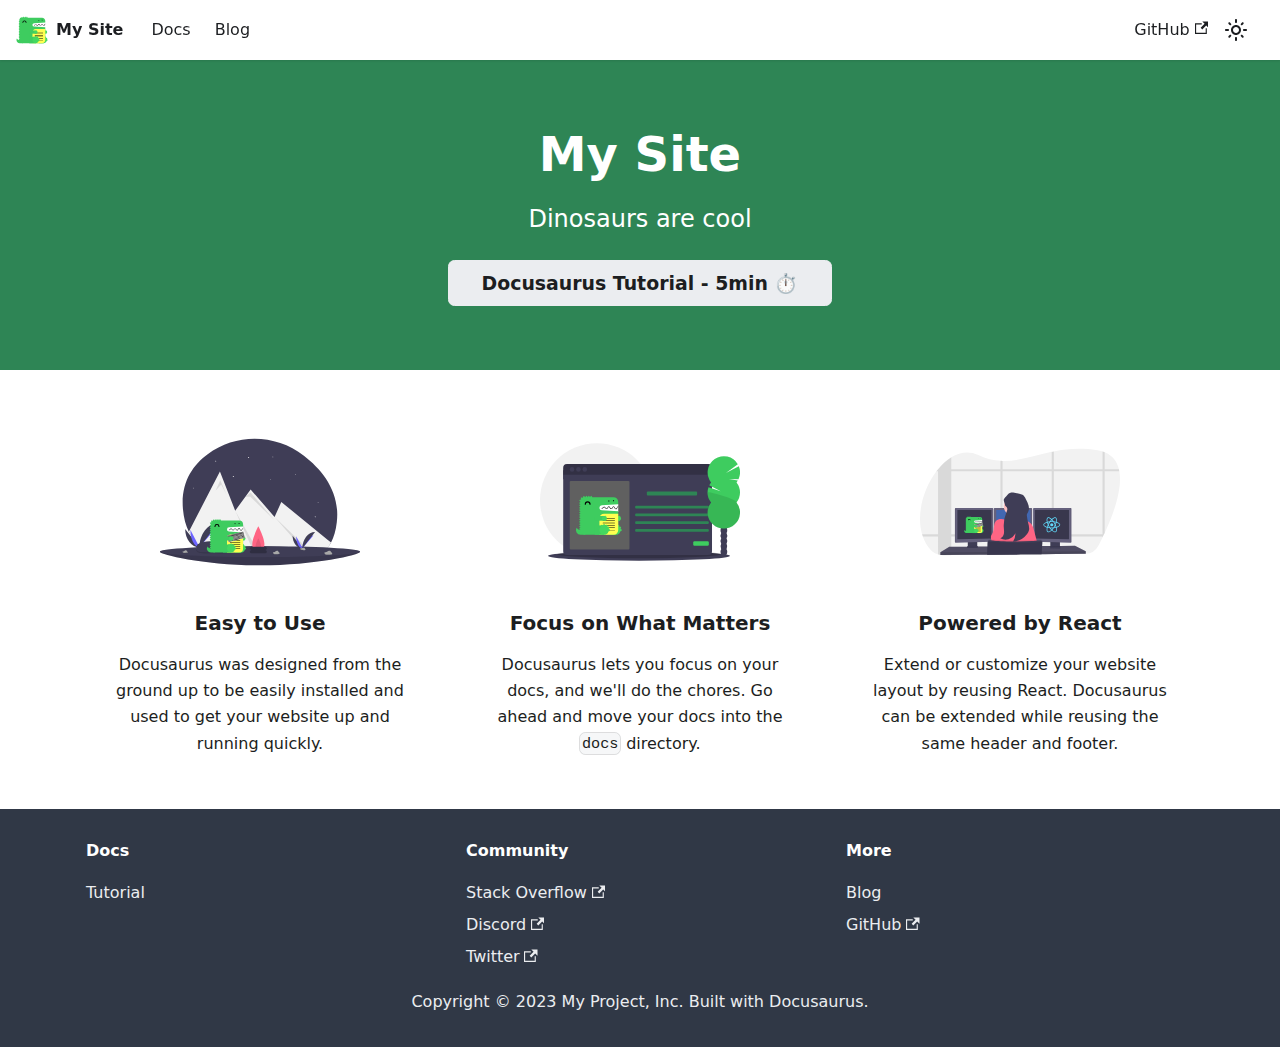
==== index.html @ c1396785 "Deploy website - based on ae74448cca5f85f9e2dc4de853ea99c2483583a7" ====
<!doctype html>
<html lang="en" dir="ltr" class="plugin-pages plugin-id-default">
<head>
<meta charset="UTF-8">
<meta name="generator" content="Docusaurus v2.3.0">
<title data-rh="true">Hello from My Site | My Site</title><meta data-rh="true" name="viewport" content="width=device-width,initial-scale=1"><meta data-rh="true" name="twitter:card" content="summary_large_image"><meta data-rh="true" property="og:image" content="https://shravanisree.github.io/img/docusaurus-social-card.jpg"><meta data-rh="true" name="twitter:image" content="https://shravanisree.github.io/img/docusaurus-social-card.jpg"><meta data-rh="true" property="og:url" content="https://shravanisree.github.io/"><meta data-rh="true" name="docusaurus_locale" content="en"><meta data-rh="true" name="docusaurus_tag" content="default"><meta data-rh="true" name="docsearch:language" content="en"><meta data-rh="true" name="docsearch:docusaurus_tag" content="default"><meta data-rh="true" property="og:title" content="Hello from My Site | My Site"><meta data-rh="true" name="description" content="Description will go into a meta tag in &lt;head /&gt;"><meta data-rh="true" property="og:description" content="Description will go into a meta tag in &lt;head /&gt;"><link data-rh="true" rel="icon" href="/img/favicon.ico"><link data-rh="true" rel="canonical" href="https://shravanisree.github.io/"><link data-rh="true" rel="alternate" href="https://shravanisree.github.io/" hreflang="en"><link data-rh="true" rel="alternate" href="https://shravanisree.github.io/" hreflang="x-default"><script data-rh="true">function maybeInsertBanner(){window.__DOCUSAURUS_INSERT_BASEURL_BANNER&&insertBanner()}function insertBanner(){var n=document.getElementById("docusaurus-base-url-issue-banner-container");if(n){n.innerHTML='\n<div id="docusaurus-base-url-issue-banner" style="border: thick solid red; background-color: rgb(255, 230, 179); margin: 20px; padding: 20px; font-size: 20px;">\n   <p style="font-weight: bold; font-size: 30px;">Your Docusaurus site did not load properly.</p>\n   <p>A very common reason is a wrong site <a href="https://docusaurus.io/docs/docusaurus.config.js/#baseurl" style="font-weight: bold;">baseUrl configuration</a>.</p>\n   <p>Current configured baseUrl = <span style="font-weight: bold; color: red;">/</span>  (default value)</p>\n   <p>We suggest trying baseUrl = <span id="docusaurus-base-url-issue-banner-suggestion-container" style="font-weight: bold; color: green;"></span></p>\n</div>\n';var e=document.getElementById("docusaurus-base-url-issue-banner-suggestion-container"),s=window.location.pathname,r="/"===s.substr(-1)?s:s+"/";e.innerHTML=r}}window.__DOCUSAURUS_INSERT_BASEURL_BANNER=!0,document.addEventListener("DOMContentLoaded",maybeInsertBanner)</script><link rel="alternate" type="application/rss+xml" href="/blog/rss.xml" title="My Site RSS Feed">
<link rel="alternate" type="application/atom+xml" href="/blog/atom.xml" title="My Site Atom Feed"><link rel="stylesheet" href="/assets/css/styles.6dc51513.css">
<link rel="preload" href="/assets/js/runtime~main.cf6899e6.js" as="script">
<link rel="preload" href="/assets/js/main.a03c899f.js" as="script">
</head>
<body class="navigation-with-keyboard">
<script>!function(){function t(t){document.documentElement.setAttribute("data-theme",t)}var e=function(){var t=null;try{t=localStorage.getItem("theme")}catch(t){}return t}();t(null!==e?e:"light")}()</script><div id="__docusaurus">
<div id="docusaurus-base-url-issue-banner-container"></div><div role="region" aria-label="Skip to main content"><a class="skipToContent_fXgn" href="#docusaurus_skipToContent_fallback">Skip to main content</a></div><nav aria-label="Main" class="navbar navbar--fixed-top"><div class="navbar__inner"><div class="navbar__items"><button aria-label="Toggle navigation bar" aria-expanded="false" class="navbar__toggle clean-btn" type="button"><svg width="30" height="30" viewBox="0 0 30 30" aria-hidden="true"><path stroke="currentColor" stroke-linecap="round" stroke-miterlimit="10" stroke-width="2" d="M4 7h22M4 15h22M4 23h22"></path></svg></button><a class="navbar__brand" href="/"><div class="navbar__logo"><img src="/img/logo.svg" alt="My Site Logo" class="themedImage_ToTc themedImage--light_HNdA"><img src="/img/logo.svg" alt="My Site Logo" class="themedImage_ToTc themedImage--dark_i4oU"></div><b class="navbar__title text--truncate">My Site</b></a><a class="navbar__item navbar__link" href="/docs/intro">Docs</a><a class="navbar__item navbar__link" href="/blog">Blog</a></div><div class="navbar__items navbar__items--right"><a href="https://github.com/facebook/docusaurus" target="_blank" rel="noopener noreferrer" class="navbar__item navbar__link">GitHub<svg width="13.5" height="13.5" aria-hidden="true" viewBox="0 0 24 24" class="iconExternalLink_nPIU"><path fill="currentColor" d="M21 13v10h-21v-19h12v2h-10v15h17v-8h2zm3-12h-10.988l4.035 4-6.977 7.07 2.828 2.828 6.977-7.07 4.125 4.172v-11z"></path></svg></a><div class="toggle_vylO colorModeToggle_DEke"><button class="clean-btn toggleButton_gllP toggleButtonDisabled_aARS" type="button" disabled="" title="Switch between dark and light mode (currently light mode)" aria-label="Switch between dark and light mode (currently light mode)" aria-live="polite"><svg viewBox="0 0 24 24" width="24" height="24" class="lightToggleIcon_pyhR"><path fill="currentColor" d="M12,9c1.65,0,3,1.35,3,3s-1.35,3-3,3s-3-1.35-3-3S10.35,9,12,9 M12,7c-2.76,0-5,2.24-5,5s2.24,5,5,5s5-2.24,5-5 S14.76,7,12,7L12,7z M2,13l2,0c0.55,0,1-0.45,1-1s-0.45-1-1-1l-2,0c-0.55,0-1,0.45-1,1S1.45,13,2,13z M20,13l2,0c0.55,0,1-0.45,1-1 s-0.45-1-1-1l-2,0c-0.55,0-1,0.45-1,1S19.45,13,20,13z M11,2v2c0,0.55,0.45,1,1,1s1-0.45,1-1V2c0-0.55-0.45-1-1-1S11,1.45,11,2z M11,20v2c0,0.55,0.45,1,1,1s1-0.45,1-1v-2c0-0.55-0.45-1-1-1C11.45,19,11,19.45,11,20z M5.99,4.58c-0.39-0.39-1.03-0.39-1.41,0 c-0.39,0.39-0.39,1.03,0,1.41l1.06,1.06c0.39,0.39,1.03,0.39,1.41,0s0.39-1.03,0-1.41L5.99,4.58z M18.36,16.95 c-0.39-0.39-1.03-0.39-1.41,0c-0.39,0.39-0.39,1.03,0,1.41l1.06,1.06c0.39,0.39,1.03,0.39,1.41,0c0.39-0.39,0.39-1.03,0-1.41 L18.36,16.95z M19.42,5.99c0.39-0.39,0.39-1.03,0-1.41c-0.39-0.39-1.03-0.39-1.41,0l-1.06,1.06c-0.39,0.39-0.39,1.03,0,1.41 s1.03,0.39,1.41,0L19.42,5.99z M7.05,18.36c0.39-0.39,0.39-1.03,0-1.41c-0.39-0.39-1.03-0.39-1.41,0l-1.06,1.06 c-0.39,0.39-0.39,1.03,0,1.41s1.03,0.39,1.41,0L7.05,18.36z"></path></svg><svg viewBox="0 0 24 24" width="24" height="24" class="darkToggleIcon_wfgR"><path fill="currentColor" d="M9.37,5.51C9.19,6.15,9.1,6.82,9.1,7.5c0,4.08,3.32,7.4,7.4,7.4c0.68,0,1.35-0.09,1.99-0.27C17.45,17.19,14.93,19,12,19 c-3.86,0-7-3.14-7-7C5,9.07,6.81,6.55,9.37,5.51z M12,3c-4.97,0-9,4.03-9,9s4.03,9,9,9s9-4.03,9-9c0-0.46-0.04-0.92-0.1-1.36 c-0.98,1.37-2.58,2.26-4.4,2.26c-2.98,0-5.4-2.42-5.4-5.4c0-1.81,0.89-3.42,2.26-4.4C12.92,3.04,12.46,3,12,3L12,3z"></path></svg></button></div><div class="searchBox_ZlJk"></div></div></div><div role="presentation" class="navbar-sidebar__backdrop"></div></nav><div id="docusaurus_skipToContent_fallback" class="main-wrapper mainWrapper_z2l0"><header class="hero hero--primary heroBanner_qdFl"><div class="container"><h1 class="hero__title">My Site</h1><p class="hero__subtitle">Dinosaurs are cool</p><div class="buttons_AeoN"><a class="button button--secondary button--lg" href="/docs/intro">Docusaurus Tutorial - 5min ⏱️</a></div></div></header><main><section class="features_t9lD"><div class="container"><div class="row"><div class="col col--4"><div class="text--center"><svg xmlns="http://www.w3.org/2000/svg" width="1088" height="687.962" viewBox="0 0 1088 687.962" class="featureSvg_GfXr" role="img"><title>Easy to Use</title><g data-name="Group 12"><g data-name="Group 11"><path data-name="Path 83" d="M961.81 454.442c-5.27 45.15-16.22 81.4-31.25 110.31-20 38.52-54.21 54.04-84.77 70.28a193.275 193.275 0 0 1-27.46 11.94c-55.61 19.3-117.85 14.18-166.74 3.99a657.282 657.282 0 0 0-104.09-13.16q-14.97-.675-29.97-.67c-15.42.02-293.07 5.29-360.67-131.57-16.69-33.76-28.13-75-32.24-125.27-11.63-142.12 52.29-235.46 134.74-296.47 155.97-115.41 369.76-110.57 523.43 7.88 102.36 78.9 198.2 198.31 179.02 362.74Z" fill="#3f3d56"></path><path data-name="Path 84" d="M930.56 564.752c-20 38.52-47.21 64.04-77.77 80.28a193.272 193.272 0 0 1-27.46 11.94c-55.61 19.3-117.85 14.18-166.74 3.99a657.3 657.3 0 0 0-104.09-13.16q-14.97-.675-29.97-.67-23.13.03-46.25 1.72c-100.17 7.36-253.82-6.43-321.42-143.29L326 177.962l62.95 161.619 20.09 51.59 55.37-75.98L493 275.962l130.2 149.27 36.8-81.27 254.78 207.919 14.21 11.59Z" fill="#f2f2f2"></path><path data-name="Path 85" d="m302 282.962 26-57 36 83-31-60Z" opacity="0.1"></path><path data-name="Path 86" d="M554.5 647.802q-14.97-.675-29.97-.67l-115.49-255.96Z" opacity="0.1"></path><path data-name="Path 87" d="M464.411 315.191 493 292.962l130 150-132-128Z" opacity="0.1"></path><path data-name="Path 88" d="M852.79 645.032a193.265 193.265 0 0 1-27.46 11.94L623.2 425.232Z" opacity="0.1"></path><circle data-name="Ellipse 11" cx="3" cy="3" r="3" transform="translate(479 98.962)" fill="#f2f2f2"></circle><circle data-name="Ellipse 12" cx="3" cy="3" r="3" transform="translate(396 201.962)" fill="#f2f2f2"></circle><circle data-name="Ellipse 13" cx="2" cy="2" r="2" transform="translate(600 220.962)" fill="#f2f2f2"></circle><circle data-name="Ellipse 14" cx="2" cy="2" r="2" transform="translate(180 265.962)" fill="#f2f2f2"></circle><circle data-name="Ellipse 15" cx="2" cy="2" r="2" transform="translate(612 96.962)" fill="#f2f2f2"></circle><circle data-name="Ellipse 16" cx="2" cy="2" r="2" transform="translate(736 192.962)" fill="#f2f2f2"></circle><circle data-name="Ellipse 17" cx="2" cy="2" r="2" transform="translate(858 344.962)" fill="#f2f2f2"></circle><path data-name="Path 89" d="M306 121.222h-2.76v-2.76h-1.48v2.76H299v1.478h2.76v2.759h1.48V122.7H306Z" fill="#f2f2f2"></path><path data-name="Path 90" d="M848 424.222h-2.76v-2.76h-1.48v2.76H841v1.478h2.76v2.759h1.48V425.7H848Z" fill="#f2f2f2"></path><path data-name="Path 91" d="M1088 613.962c0 16.569-243.557 74-544 74s-544-57.431-544-74 243.557 14 544 14 544-30.568 544-14Z" fill="#3f3d56"></path><path data-name="Path 92" d="M1088 613.962c0 16.569-243.557 74-544 74s-544-57.431-544-74 243.557 14 544 14 544-30.568 544-14Z" opacity="0.1"></path><ellipse data-name="Ellipse 18" cx="544" cy="30" rx="544" ry="30" transform="translate(0 583.962)" fill="#3f3d56"></ellipse><path data-name="Path 93" d="M568 571.962c0 33.137-14.775 24-33 24s-33 9.137-33-24 33-96 33-96 33 62.863 33 96Z" fill="#ff6584"></path><path data-name="Path 94" d="M550 584.641c0 15.062-6.716 10.909-15 10.909s-15 4.153-15-10.909 15-43.636 15-43.636 15 28.576 15 43.636Z" opacity="0.1"></path><rect data-name="Rectangle 97" width="92" height="18" rx="9" transform="translate(489 604.962)" fill="#2f2e41"></rect><rect data-name="Rectangle 98" width="92" height="18" rx="9" transform="translate(489 586.962)" fill="#2f2e41"></rect><path data-name="Path 95" d="M137 490.528c0 55.343 34.719 100.126 77.626 100.126" fill="#3f3d56"></path><path data-name="Path 96" d="M214.626 590.654c0-55.965 38.745-101.251 86.626-101.251" fill="#6c63ff"></path><path data-name="Path 97" d="M165.125 495.545c0 52.57 22.14 95.109 49.5 95.109" fill="#6c63ff"></path><path data-name="Path 98" d="M214.626 590.654c0-71.511 44.783-129.377 100.126-129.377" fill="#3f3d56"></path><path data-name="Path 99" d="M198.3 591.36s11.009-.339 14.326-2.7 16.934-5.183 17.757-1.395 16.544 18.844 4.115 18.945-28.879-1.936-32.19-3.953-4.008-10.897-4.008-10.897Z" fill="#a8a8a8"></path><path data-name="Path 100" d="M234.716 604.89c-12.429.1-28.879-1.936-32.19-3.953-2.522-1.536-3.527-7.048-3.863-9.591l-.368.014s.7 8.879 4.009 10.9 19.761 4.053 32.19 3.953c3.588-.029 4.827-1.305 4.759-3.2-.498 1.142-1.867 1.855-4.537 1.877Z" opacity="0.2"></path><path data-name="Path 101" d="M721.429 527.062c0 38.029 23.857 68.8 53.341 68.8" fill="#3f3d56"></path><path data-name="Path 102" d="M774.769 595.863c0-38.456 26.623-69.575 59.525-69.575" fill="#6c63ff"></path><path data-name="Path 103" d="M740.755 530.509c0 36.124 15.213 65.354 34.014 65.354" fill="#6c63ff"></path><path data-name="Path 104" d="M774.769 595.863c0-49.139 30.773-88.9 68.8-88.9" fill="#3f3d56"></path><path data-name="Path 105" d="M763.548 596.348s7.565-.233 9.844-1.856 11.636-3.562 12.2-.958 11.368 12.949 2.828 13.018-19.844-1.33-22.119-2.716-2.753-7.488-2.753-7.488Z" fill="#a8a8a8"></path><path data-name="Path 106" d="M788.574 605.645c-8.54.069-19.844-1.33-22.119-2.716-1.733-1.056-2.423-4.843-2.654-6.59l-.253.01s.479 6.1 2.755 7.487 13.579 2.785 22.119 2.716c2.465-.02 3.317-.9 3.27-2.2-.343.788-1.283 1.278-3.118 1.293Z" opacity="0.2"></path><path data-name="Path 107" d="M893.813 618.699s11.36-1.729 14.5-4.591 16.89-7.488 18.217-3.667 19.494 17.447 6.633 19.107-30.153 1.609-33.835-.065-5.515-10.784-5.515-10.784Z" fill="#a8a8a8"></path><path data-name="Path 108" d="M933.228 628.154c-12.86 1.659-30.153 1.609-33.835-.065-2.8-1.275-4.535-6.858-5.2-9.45l-.379.061s1.833 9.109 5.516 10.783 20.975 1.725 33.835.065c3.712-.479 4.836-1.956 4.529-3.906-.375 1.246-1.703 2.156-4.466 2.512Z" opacity="0.2"></path><path data-name="Path 109" d="M614.26 617.881s9.587-1.459 12.237-3.875 14.255-6.32 15.374-3.095 16.452 14.725 5.6 16.125-25.448 1.358-28.555-.055-4.656-9.1-4.656-9.1Z" fill="#a8a8a8"></path><path data-name="Path 110" d="M647.524 625.856c-10.853 1.4-25.448 1.358-28.555-.055-2.367-1.076-3.827-5.788-4.39-7.976l-.32.051s1.547 7.687 4.655 9.1 17.7 1.456 28.555.055c3.133-.4 4.081-1.651 3.822-3.3-.314 1.057-1.435 1.825-3.767 2.125Z" opacity="0.2"></path><path data-name="Path 111" d="M122.389 613.09s7.463-1.136 9.527-3.016 11.1-4.92 11.969-2.409 12.808 11.463 4.358 12.553-19.811 1.057-22.23-.043-3.624-7.085-3.624-7.085Z" fill="#a8a8a8"></path><path data-name="Path 112" d="M148.285 619.302c-8.449 1.09-19.811 1.057-22.23-.043-1.842-.838-2.979-4.506-3.417-6.209l-.249.04s1.2 5.984 3.624 7.085 13.781 1.133 22.23.043c2.439-.315 3.177-1.285 2.976-2.566-.246.818-1.119 1.416-2.934 1.65Z" opacity="0.2"></path><path data-name="Path 113" d="M383.7 601.318c0 30.22-42.124 20.873-93.7 20.873s-93.074 9.347-93.074-20.873 42.118-36.793 93.694-36.793 93.08 6.573 93.08 36.793Z" opacity="0.1"></path><path data-name="Path 114" d="M383.7 593.881c0 30.22-42.124 20.873-93.7 20.873s-93.074 9.347-93.074-20.873 42.114-36.8 93.69-36.8 93.084 6.576 93.084 36.8Z" fill="#3f3d56"></path></g><path data-name="Path 40" d="M360.175 475.732h91.791v37.153h-91.791Z" fill="#fff" fill-rule="evenodd"></path><path data-name="Path 41" d="M277.126 597.026a21.828 21.828 0 0 1-18.908-10.927 21.829 21.829 0 0 0 18.908 32.782h21.855v-21.855Z" fill="#3ecc5f" fill-rule="evenodd"></path><path data-name="Path 42" d="m375.451 481.607 76.514-4.782v-10.928a21.854 21.854 0 0 0-21.855-21.855h-98.347l-2.732-4.735a3.154 3.154 0 0 0-5.464 0l-2.732 4.732-2.732-4.732a3.154 3.154 0 0 0-5.464 0l-2.732 4.732-2.731-4.732a3.154 3.154 0 0 0-5.464 0l-2.732 4.735h-.071l-4.526-4.525a3.153 3.153 0 0 0-5.276 1.414l-1.5 5.577-5.674-1.521a3.154 3.154 0 0 0-3.863 3.864l1.52 5.679-5.575 1.494a3.155 3.155 0 0 0-1.416 5.278l4.526 4.526v.07l-4.735 2.731a3.154 3.154 0 0 0 0 5.464l4.732 2.732-4.732 2.732a3.154 3.154 0 0 0 0 5.464l4.732 2.732-4.732 2.731a3.154 3.154 0 0 0 0 5.464l4.732 2.732-4.732 2.727a3.154 3.154 0 0 0 0 5.464l4.735 2.736-4.735 2.732a3.154 3.154 0 0 0 0 5.464l4.732 2.732-4.732 2.732a3.154 3.154 0 0 0 0 5.464l4.732 2.732-4.732 2.731a3.154 3.154 0 0 0 0 5.464l4.732 2.732-4.732 2.732a3.154 3.154 0 0 0 0 5.464l4.732 2.732-4.732 2.731a3.154 3.154 0 0 0 0 5.464l4.732 2.732-4.732 2.731a3.154 3.154 0 0 0 0 5.464l4.732 2.732-4.732 2.735a3.154 3.154 0 0 0 0 5.464l4.732 2.732-4.732 2.728a3.154 3.154 0 0 0 0 5.464l4.732 2.732a21.854 21.854 0 0 0 21.858 21.855h131.13a21.854 21.854 0 0 0 21.855-21.855v-87.42l-76.514-4.782a11.632 11.632 0 0 1 0-23.219" fill="#3ecc5f" fill-rule="evenodd"></path><path data-name="Path 43" d="M408.255 618.882h32.782v-43.71h-32.782Z" fill="#3ecc5f" fill-rule="evenodd"></path><path data-name="Path 44" d="M462.893 591.563a5.438 5.438 0 0 0-.7.07c-.042-.164-.081-.329-.127-.493a5.457 5.457 0 1 0-5.4-9.372q-.181-.185-.366-.367a5.454 5.454 0 1 0-9.384-5.4c-.162-.046-.325-.084-.486-.126a5.467 5.467 0 1 0-10.788 0c-.162.042-.325.08-.486.126a5.457 5.457 0 1 0-9.384 5.4 21.843 21.843 0 1 0 36.421 21.02 5.452 5.452 0 1 0 .7-10.858" fill="#44d860" fill-rule="evenodd"></path><path data-name="Path 45" d="M419.183 553.317h32.782v-21.855h-32.782Z" fill="#3ecc5f" fill-rule="evenodd"></path><path data-name="Path 46" d="M462.893 545.121a2.732 2.732 0 1 0 0-5.464 2.811 2.811 0 0 0-.349.035c-.022-.082-.04-.164-.063-.246a2.733 2.733 0 0 0-1.052-5.253 2.7 2.7 0 0 0-1.648.566q-.09-.093-.184-.184a2.7 2.7 0 0 0 .553-1.633 2.732 2.732 0 0 0-5.245-1.07 10.928 10.928 0 1 0 0 21.031 2.732 2.732 0 0 0 5.245-1.07 2.7 2.7 0 0 0-.553-1.633q.093-.09.184-.184a2.7 2.7 0 0 0 1.648.566 2.732 2.732 0 0 0 1.052-5.253c.023-.081.042-.164.063-.246a2.814 2.814 0 0 0 .349.035" fill="#44d860" fill-rule="evenodd"></path><path data-name="Path 47" d="M320.836 479.556a2.732 2.732 0 0 1-2.732-2.732 8.2 8.2 0 0 0-16.391 0 2.732 2.732 0 0 1-5.464 0 13.66 13.66 0 0 1 27.319 0 2.732 2.732 0 0 1-2.732 2.732" fill-rule="evenodd"></path><path data-name="Path 48" d="M364.546 618.881h65.565a21.854 21.854 0 0 0 21.855-21.855v-76.492h-65.565a21.854 21.854 0 0 0-21.855 21.855Z" fill="#ffff50" fill-rule="evenodd"></path><path data-name="Path 49" d="M435.596 554.41h-54.681a1.093 1.093 0 1 1 0-2.185h54.681a1.093 1.093 0 0 1 0 2.185m0 21.855h-54.681a1.093 1.093 0 1 1 0-2.186h54.681a1.093 1.093 0 0 1 0 2.186m0 21.855h-54.681a1.093 1.093 0 1 1 0-2.185h54.681a1.093 1.093 0 0 1 0 2.185m0-54.434h-54.681a1.093 1.093 0 1 1 0-2.185h54.681a1.093 1.093 0 0 1 0 2.185m0 21.652h-54.681a1.093 1.093 0 1 1 0-2.186h54.681a1.093 1.093 0 0 1 0 2.186m0 21.855h-54.681a1.093 1.093 0 1 1 0-2.186h54.681a1.093 1.093 0 0 1 0 2.186m16.369-100.959c-.013 0-.024-.007-.037-.005-3.377.115-4.974 3.492-6.384 6.472-1.471 3.114-2.608 5.139-4.473 5.078-2.064-.074-3.244-2.406-4.494-4.874-1.436-2.835-3.075-6.049-6.516-5.929-3.329.114-4.932 3.053-6.346 5.646-1.5 2.762-2.529 4.442-4.5 4.364-2.106-.076-3.225-1.972-4.52-4.167-1.444-2.443-3.112-5.191-6.487-5.1-3.272.113-4.879 2.606-6.3 4.808-1.5 2.328-2.552 3.746-4.551 3.662-2.156-.076-3.27-1.65-4.558-3.472-1.447-2.047-3.077-4.363-6.442-4.251-3.2.109-4.807 2.153-6.224 3.954-1.346 1.709-2.4 3.062-4.621 2.977a1.094 1.094 0 0 0-.079 2.186c3.3.11 4.967-1.967 6.417-3.81 1.286-1.635 2.4-3.045 4.582-3.12 2.1-.09 3.091 1.218 4.584 3.327 1.417 2 3.026 4.277 6.263 4.394 3.391.114 5.022-2.42 6.467-4.663 1.292-2 2.406-3.734 4.535-3.807 1.959-.073 3.026 1.475 4.529 4.022 1.417 2.4 3.023 5.121 6.324 5.241 3.415.118 5.064-2.863 6.5-5.5 1.245-2.282 2.419-4.437 4.5-4.509 1.959-.046 2.981 1.743 4.492 4.732 1.412 2.79 3.013 5.95 6.365 6.071h.185c3.348 0 4.937-3.36 6.343-6.331 1.245-2.634 2.423-5.114 4.444-5.216Z" fill-rule="evenodd"></path><path data-name="Path 50" d="M342.691 618.882h43.71v-43.71h-43.71Z" fill="#3ecc5f" fill-rule="evenodd"></path><g data-name="Group 8" transform="rotate(-14.98 2188.845 -1120.376)"><rect data-name="Rectangle 3" width="92.361" height="36.462" rx="2" fill="#d8d8d8"></rect><g data-name="Group 2" transform="translate(1.531 23.03)" fill="#4a4a4a"><rect data-name="Rectangle 4" width="5.336" height="5.336" rx="1" transform="translate(16.797)"></rect><rect data-name="Rectangle 5" width="5.336" height="5.336" rx="1" transform="translate(23.12)"></rect><rect data-name="Rectangle 6" width="5.336" height="5.336" rx="1" transform="translate(29.444)"></rect><rect data-name="Rectangle 7" width="5.336" height="5.336" rx="1" transform="translate(35.768)"></rect><rect data-name="Rectangle 8" width="5.336" height="5.336" rx="1" transform="translate(42.091)"></rect><rect data-name="Rectangle 9" width="5.336" height="5.336" rx="1" transform="translate(48.415)"></rect><rect data-name="Rectangle 10" width="5.336" height="5.336" rx="1" transform="translate(54.739)"></rect><rect data-name="Rectangle 11" width="5.336" height="5.336" rx="1" transform="translate(61.063)"></rect><rect data-name="Rectangle 12" width="5.336" height="5.336" rx="1" transform="translate(67.386)"></rect><path data-name="Path 51" d="M1.093 0h13.425a1.093 1.093 0 0 1 1.093 1.093v3.15a1.093 1.093 0 0 1-1.093 1.093H1.093A1.093 1.093 0 0 1 0 4.243v-3.15A1.093 1.093 0 0 1 1.093 0ZM75 0h13.426a1.093 1.093 0 0 1 1.093 1.093v3.15a1.093 1.093 0 0 1-1.093 1.093H75a1.093 1.093 0 0 1-1.093-1.093v-3.15A1.093 1.093 0 0 1 75 0Z" fill-rule="evenodd"></path></g><g data-name="Group 3" transform="translate(1.531 10.261)" fill="#4a4a4a"><path data-name="Path 52" d="M1.093 0h5.125A1.093 1.093 0 0 1 7.31 1.093v3.149a1.093 1.093 0 0 1-1.092 1.093H1.093A1.093 1.093 0 0 1 0 4.242V1.093A1.093 1.093 0 0 1 1.093 0Z" fill-rule="evenodd"></path><rect data-name="Rectangle 13" width="5.336" height="5.336" rx="1" transform="translate(8.299)"></rect><rect data-name="Rectangle 14" width="5.336" height="5.336" rx="1" transform="translate(14.623)"></rect><rect data-name="Rectangle 15" width="5.336" height="5.336" rx="1" transform="translate(20.947)"></rect><rect data-name="Rectangle 16" width="5.336" height="5.336" rx="1" transform="translate(27.271)"></rect><rect data-name="Rectangle 17" width="5.336" height="5.336" rx="1" transform="translate(33.594)"></rect><rect data-name="Rectangle 18" width="5.336" height="5.336" rx="1" transform="translate(39.918)"></rect><rect data-name="Rectangle 19" width="5.336" height="5.336" rx="1" transform="translate(46.242)"></rect><rect data-name="Rectangle 20" width="5.336" height="5.336" rx="1" transform="translate(52.565)"></rect><rect data-name="Rectangle 21" width="5.336" height="5.336" rx="1" transform="translate(58.888)"></rect><rect data-name="Rectangle 22" width="5.336" height="5.336" rx="1" transform="translate(65.212)"></rect><rect data-name="Rectangle 23" width="5.336" height="5.336" rx="1" transform="translate(71.536)"></rect><rect data-name="Rectangle 24" width="5.336" height="5.336" rx="1" transform="translate(77.859)"></rect><rect data-name="Rectangle 25" width="5.336" height="5.336" rx="1" transform="translate(84.183)"></rect></g><g data-name="Group 4" transform="rotate(180 45.525 4.773)" fill="#4a4a4a"><path data-name="Path 53" d="M1.093 0h5.126a1.093 1.093 0 0 1 1.093 1.093v3.15a1.093 1.093 0 0 1-1.093 1.093H1.093A1.093 1.093 0 0 1 0 4.243v-3.15A1.093 1.093 0 0 1 1.093 0Z" fill-rule="evenodd"></path><rect data-name="Rectangle 26" width="5.336" height="5.336" rx="1" transform="translate(8.299)"></rect><rect data-name="Rectangle 27" width="5.336" height="5.336" rx="1" transform="translate(14.623)"></rect><rect data-name="Rectangle 28" width="5.336" height="5.336" rx="1" transform="translate(20.947)"></rect><rect data-name="Rectangle 29" width="5.336" height="5.336" rx="1" transform="translate(27.271)"></rect><rect data-name="Rectangle 30" width="5.336" height="5.336" rx="1" transform="translate(33.594)"></rect><rect data-name="Rectangle 31" width="5.336" height="5.336" rx="1" transform="translate(39.918)"></rect><rect data-name="Rectangle 32" width="5.336" height="5.336" rx="1" transform="translate(46.242)"></rect><rect data-name="Rectangle 33" width="5.336" height="5.336" rx="1" transform="translate(52.565)"></rect><rect data-name="Rectangle 34" width="5.336" height="5.336" rx="1" transform="translate(58.889)"></rect><rect data-name="Rectangle 35" width="5.336" height="5.336" rx="1" transform="translate(65.213)"></rect><rect data-name="Rectangle 36" width="5.336" height="5.336" rx="1" transform="translate(71.537)"></rect><rect data-name="Rectangle 37" width="5.336" height="5.336" rx="1" transform="translate(77.86)"></rect><rect data-name="Rectangle 38" width="5.336" height="5.336" rx="1" transform="translate(84.183)"></rect><rect data-name="Rectangle 39" width="5.336" height="5.336" rx="1" transform="translate(8.299)"></rect><rect data-name="Rectangle 40" width="5.336" height="5.336" rx="1" transform="translate(14.623)"></rect><rect data-name="Rectangle 41" width="5.336" height="5.336" rx="1" transform="translate(20.947)"></rect><rect data-name="Rectangle 42" width="5.336" height="5.336" rx="1" transform="translate(27.271)"></rect><rect data-name="Rectangle 43" width="5.336" height="5.336" rx="1" transform="translate(33.594)"></rect><rect data-name="Rectangle 44" width="5.336" height="5.336" rx="1" transform="translate(39.918)"></rect><rect data-name="Rectangle 45" width="5.336" height="5.336" rx="1" transform="translate(46.242)"></rect><rect data-name="Rectangle 46" width="5.336" height="5.336" rx="1" transform="translate(52.565)"></rect><rect data-name="Rectangle 47" width="5.336" height="5.336" rx="1" transform="translate(58.889)"></rect><rect data-name="Rectangle 48" width="5.336" height="5.336" rx="1" transform="translate(65.213)"></rect><rect data-name="Rectangle 49" width="5.336" height="5.336" rx="1" transform="translate(71.537)"></rect><rect data-name="Rectangle 50" width="5.336" height="5.336" rx="1" transform="translate(77.86)"></rect><rect data-name="Rectangle 51" width="5.336" height="5.336" rx="1" transform="translate(84.183)"></rect></g><g data-name="Group 6" fill="#4a4a4a"><path data-name="Path 54" d="M2.624 16.584h7.3a1.093 1.093 0 0 1 1.092 1.093v3.15a1.093 1.093 0 0 1-1.093 1.093h-7.3a1.093 1.093 0 0 1-1.092-1.093v-3.149a1.093 1.093 0 0 1 1.093-1.094Z" fill-rule="evenodd"></path><g data-name="Group 5" transform="translate(12.202 16.584)"><rect data-name="Rectangle 52" width="5.336" height="5.336" rx="1"></rect><rect data-name="Rectangle 53" width="5.336" height="5.336" rx="1" transform="translate(6.324)"></rect><rect data-name="Rectangle 54" width="5.336" height="5.336" rx="1" transform="translate(12.647)"></rect><rect data-name="Rectangle 55" width="5.336" height="5.336" rx="1" transform="translate(18.971)"></rect><rect data-name="Rectangle 56" width="5.336" height="5.336" rx="1" transform="translate(25.295)"></rect><rect data-name="Rectangle 57" width="5.336" height="5.336" rx="1" transform="translate(31.619)"></rect><rect data-name="Rectangle 58" width="5.336" height="5.336" rx="1" transform="translate(37.942)"></rect><rect data-name="Rectangle 59" width="5.336" height="5.336" rx="1" transform="translate(44.265)"></rect><rect data-name="Rectangle 60" width="5.336" height="5.336" rx="1" transform="translate(50.589)"></rect><rect data-name="Rectangle 61" width="5.336" height="5.336" rx="1" transform="translate(56.912)"></rect><rect data-name="Rectangle 62" width="5.336" height="5.336" rx="1" transform="translate(63.236)"></rect></g><path data-name="Path 55" d="M83.053 16.584h6.906a1.093 1.093 0 0 1 1.091 1.093v3.15a1.093 1.093 0 0 1-1.091 1.093h-6.907a1.093 1.093 0 0 1-1.093-1.093v-3.149a1.093 1.093 0 0 1 1.093-1.094Z" fill-rule="evenodd"></path></g><g data-name="Group 7" transform="translate(1.531 29.627)" fill="#4a4a4a"><rect data-name="Rectangle 63" width="5.336" height="5.336" rx="1"></rect><rect data-name="Rectangle 64" width="5.336" height="5.336" rx="1" transform="translate(6.324)"></rect><rect data-name="Rectangle 65" width="5.336" height="5.336" rx="1" transform="translate(12.647)"></rect><rect data-name="Rectangle 66" width="5.336" height="5.336" rx="1" transform="translate(18.971)"></rect><path data-name="Path 56" d="M26.387 0h30.422a1.093 1.093 0 0 1 1.093 1.093v3.151a1.093 1.093 0 0 1-1.093 1.093H26.387a1.093 1.093 0 0 1-1.093-1.093V1.093A1.093 1.093 0 0 1 26.387 0Zm33.594 0h3.942a1.093 1.093 0 0 1 1.093 1.093v3.151a1.093 1.093 0 0 1-1.093 1.093h-3.942a1.093 1.093 0 0 1-1.093-1.093V1.093A1.093 1.093 0 0 1 59.981 0Z" fill-rule="evenodd"></path><rect data-name="Rectangle 67" width="5.336" height="5.336" rx="1" transform="translate(66.003)"></rect><rect data-name="Rectangle 68" width="5.336" height="5.336" rx="1" transform="translate(72.327)"></rect><rect data-name="Rectangle 69" width="5.336" height="5.336" rx="1" transform="translate(84.183)"></rect><path data-name="Path 57" d="M78.254 2.273v-1.18A1.093 1.093 0 0 1 79.347 0h3.15a1.093 1.093 0 0 1 1.093 1.093v1.18Z"></path><path data-name="Path 58" d="M83.591 3.063v1.18a1.093 1.093 0 0 1-1.093 1.093h-3.15a1.093 1.093 0 0 1-1.093-1.093v-1.18Z"></path></g><rect data-name="Rectangle 70" width="88.927" height="2.371" rx="1.085" transform="translate(1.925 1.17)" fill="#4a4a4a"></rect><rect data-name="Rectangle 71" width="4.986" height="1.581" rx="0.723" transform="translate(4.1 1.566)" fill="#d8d8d8" opacity="0.136"></rect><rect data-name="Rectangle 72" width="4.986" height="1.581" rx="0.723" transform="translate(10.923 1.566)" fill="#d8d8d8" opacity="0.136"></rect><rect data-name="Rectangle 73" width="4.986" height="1.581" rx="0.723" transform="translate(16.173 1.566)" fill="#d8d8d8" opacity="0.136"></rect><rect data-name="Rectangle 74" width="4.986" height="1.581" rx="0.723" transform="translate(21.421 1.566)" fill="#d8d8d8" opacity="0.136"></rect><rect data-name="Rectangle 75" width="4.986" height="1.581" rx="0.723" transform="translate(26.671 1.566)" fill="#d8d8d8" opacity="0.136"></rect><rect data-name="Rectangle 76" width="4.986" height="1.581" rx="0.723" transform="translate(33.232 1.566)" fill="#d8d8d8" opacity="0.136"></rect><rect data-name="Rectangle 77" width="4.986" height="1.581" rx="0.723" transform="translate(38.48 1.566)" fill="#d8d8d8" opacity="0.136"></rect><rect data-name="Rectangle 78" width="4.986" height="1.581" rx="0.723" transform="translate(43.73 1.566)" fill="#d8d8d8" opacity="0.136"></rect><rect data-name="Rectangle 79" width="4.986" height="1.581" rx="0.723" transform="translate(48.978 1.566)" fill="#d8d8d8" opacity="0.136"></rect><rect data-name="Rectangle 80" width="4.986" height="1.581" rx="0.723" transform="translate(55.54 1.566)" fill="#d8d8d8" opacity="0.136"></rect><rect data-name="Rectangle 81" width="4.986" height="1.581" rx="0.723" transform="translate(60.788 1.566)" fill="#d8d8d8" opacity="0.136"></rect><rect data-name="Rectangle 82" width="4.986" height="1.581" rx="0.723" transform="translate(66.038 1.566)" fill="#d8d8d8" opacity="0.136"></rect><rect data-name="Rectangle 83" width="4.986" height="1.581" rx="0.723" transform="translate(72.599 1.566)" fill="#d8d8d8" opacity="0.136"></rect><rect data-name="Rectangle 84" width="4.986" height="1.581" rx="0.723" transform="translate(77.847 1.566)" fill="#d8d8d8" opacity="0.136"></rect><rect data-name="Rectangle 85" width="4.986" height="1.581" rx="0.723" transform="translate(83.097 1.566)" fill="#d8d8d8" opacity="0.136"></rect></g><path data-name="Path 59" d="M408.256 591.563a5.439 5.439 0 0 0-.7.07c-.042-.164-.081-.329-.127-.493a5.457 5.457 0 1 0-5.4-9.372q-.181-.185-.366-.367a5.454 5.454 0 1 0-9.384-5.4c-.162-.046-.325-.084-.486-.126a5.467 5.467 0 1 0-10.788 0c-.162.042-.325.08-.486.126a5.457 5.457 0 1 0-9.384 5.4 21.843 21.843 0 1 0 36.421 21.02 5.452 5.452 0 1 0 .7-10.858" fill="#44d860" fill-rule="evenodd"></path><path data-name="Path 60" d="M342.691 553.317h43.71v-21.855h-43.71Z" fill="#3ecc5f" fill-rule="evenodd"></path><path data-name="Path 61" d="M397.328 545.121a2.732 2.732 0 1 0 0-5.464 2.811 2.811 0 0 0-.349.035c-.022-.082-.04-.164-.063-.246a2.733 2.733 0 0 0-1.052-5.253 2.7 2.7 0 0 0-1.648.566q-.09-.093-.184-.184a2.7 2.7 0 0 0 .553-1.633 2.732 2.732 0 0 0-5.245-1.07 10.928 10.928 0 1 0 0 21.031 2.732 2.732 0 0 0 5.245-1.07 2.7 2.7 0 0 0-.553-1.633q.093-.09.184-.184a2.7 2.7 0 0 0 1.648.566 2.732 2.732 0 0 0 1.052-5.253c.023-.081.042-.164.063-.246a2.811 2.811 0 0 0 .349.035" fill="#44d860" fill-rule="evenodd"></path><path data-name="Path 62" d="M408.256 464.531a2.967 2.967 0 0 1-.535-.055 2.754 2.754 0 0 1-.514-.153 2.838 2.838 0 0 1-.471-.251 4.139 4.139 0 0 1-.415-.339 3.2 3.2 0 0 1-.338-.415 2.7 2.7 0 0 1-.459-1.517 2.968 2.968 0 0 1 .055-.535 3.152 3.152 0 0 1 .152-.514 2.874 2.874 0 0 1 .252-.47 2.633 2.633 0 0 1 .753-.754 2.837 2.837 0 0 1 .471-.251 2.753 2.753 0 0 1 .514-.153 2.527 2.527 0 0 1 1.071 0 2.654 2.654 0 0 1 .983.4 4.139 4.139 0 0 1 .415.339 4.019 4.019 0 0 1 .339.415 2.786 2.786 0 0 1 .251.47 2.864 2.864 0 0 1 .208 1.049 2.77 2.77 0 0 1-.8 1.934 4.139 4.139 0 0 1-.415.339 2.722 2.722 0 0 1-1.519.459m21.855-1.366a2.789 2.789 0 0 1-1.935-.8 4.162 4.162 0 0 1-.338-.415 2.7 2.7 0 0 1-.459-1.519 2.789 2.789 0 0 1 .8-1.934 4.139 4.139 0 0 1 .415-.339 2.838 2.838 0 0 1 .471-.251 2.752 2.752 0 0 1 .514-.153 2.527 2.527 0 0 1 1.071 0 2.654 2.654 0 0 1 .983.4 4.139 4.139 0 0 1 .415.339 2.79 2.79 0 0 1 .8 1.934 3.069 3.069 0 0 1-.055.535 2.779 2.779 0 0 1-.153.514 3.885 3.885 0 0 1-.251.47 4.02 4.02 0 0 1-.339.415 4.138 4.138 0 0 1-.415.339 2.722 2.722 0 0 1-1.519.459" fill-rule="evenodd"></path></g></svg></div><div class="text--center padding-horiz--md"><h3>Easy to Use</h3><p>Docusaurus was designed from the ground up to be easily installed and used to get your website up and running quickly.</p></div></div><div class="col col--4"><div class="text--center"><svg xmlns="http://www.w3.org/2000/svg" width="1129" height="663" viewBox="0 0 1129 663" class="featureSvg_GfXr" role="img"><title>Focus on What Matters</title><circle cx="321" cy="321" r="321" fill="#f2f2f2"></circle><ellipse cx="559" cy="635.5" rx="514" ry="27.5" fill="#3f3d56"></ellipse><ellipse cx="558" cy="627" rx="460" ry="22" opacity="0.2"></ellipse><path fill="#3f3d56" d="M131 152.5h840v50H131z"></path><path d="M131 608.83a21.67 21.67 0 0 0 21.67 21.67h796.66A21.67 21.67 0 0 0 971 608.83V177.5H131ZM949.33 117.5H152.67A21.67 21.67 0 0 0 131 139.17v38.33h840v-38.33a21.67 21.67 0 0 0-21.67-21.67Z" fill="#3f3d56"></path><path d="M949.33 117.5H152.67A21.67 21.67 0 0 0 131 139.17v38.33h840v-38.33a21.67 21.67 0 0 0-21.67-21.67Z" opacity="0.2"></path><circle cx="181" cy="147.5" r="13" fill="#3f3d56"></circle><circle cx="217" cy="147.5" r="13" fill="#3f3d56"></circle><circle cx="253" cy="147.5" r="13" fill="#3f3d56"></circle><rect x="168" y="213.5" width="337" height="386" rx="5.335" fill="#606060"></rect><rect x="603" y="272.5" width="284" height="22" rx="5.476" fill="#2e8555"></rect><rect x="537" y="352.5" width="416" height="15" rx="5.476" fill="#2e8555"></rect><rect x="537" y="396.5" width="416" height="15" rx="5.476" fill="#2e8555"></rect><rect x="537" y="440.5" width="416" height="15" rx="5.476" fill="#2e8555"></rect><rect x="537" y="484.5" width="416" height="15" rx="5.476" fill="#2e8555"></rect><rect x="865" y="552.5" width="88" height="26" rx="7.028" fill="#3ecc5f"></rect><path d="M1053.103 506.116a30.114 30.114 0 0 0 3.983-15.266c0-13.797-8.544-24.98-19.083-24.98s-19.082 11.183-19.082 24.98a30.114 30.114 0 0 0 3.983 15.266 31.248 31.248 0 0 0 0 30.532 31.248 31.248 0 0 0 0 30.532 31.248 31.248 0 0 0 0 30.532 30.114 30.114 0 0 0-3.983 15.266c0 13.797 8.543 24.981 19.082 24.981s19.083-11.184 19.083-24.98a30.114 30.114 0 0 0-3.983-15.267 31.248 31.248 0 0 0 0-30.532 31.248 31.248 0 0 0 0-30.532 31.248 31.248 0 0 0 0-30.532Z" fill="#3f3d56"></path><ellipse cx="1038.003" cy="460.318" rx="19.083" ry="24.981" fill="#3f3d56"></ellipse><ellipse cx="1038.003" cy="429.786" rx="19.083" ry="24.981" fill="#3f3d56"></ellipse><path d="M1109.439 220.845a91.61 91.61 0 0 0 7.106-10.461l-50.14-8.235 54.228.403a91.566 91.566 0 0 0 1.746-72.426l-72.755 37.742 67.097-49.321A91.413 91.413 0 1 0 965.75 220.845a91.458 91.458 0 0 0-10.425 16.67l65.087 33.814-69.4-23.292a91.46 91.46 0 0 0 14.738 85.837 91.406 91.406 0 1 0 143.689 0 91.418 91.418 0 0 0 0-113.03Z" fill="#3ecc5f" fill-rule="evenodd"></path><path d="M946.188 277.36a91.013 91.013 0 0 0 19.562 56.514 91.406 91.406 0 1 0 143.689 0c12.25-15.553-163.25-66.774-163.25-56.515Z" opacity="0.1"></path><path d="M330.12 342.936h111.474v45.12H330.12Z" fill="#fff" fill-rule="evenodd"></path><path d="M229.263 490.241a26.51 26.51 0 0 1-22.963-13.27 26.51 26.51 0 0 0 22.963 39.812h26.541V490.24Z" fill="#3ecc5f" fill-rule="evenodd"></path><path d="m348.672 350.07 92.922-5.807v-13.27a26.54 26.54 0 0 0-26.541-26.542H295.616l-3.318-5.746a3.83 3.83 0 0 0-6.635 0l-3.318 5.746-3.317-5.746a3.83 3.83 0 0 0-6.636 0l-3.317 5.746-3.318-5.746a3.83 3.83 0 0 0-6.635 0l-3.318 5.746c-.03 0-.056.004-.086.004l-5.497-5.495a3.83 3.83 0 0 0-6.407 1.717l-1.817 6.773-6.89-1.847a3.83 3.83 0 0 0-4.691 4.693l1.844 6.891-6.77 1.814a3.832 3.832 0 0 0-1.72 6.41l5.497 5.497c0 .028-.004.055-.004.085l-5.747 3.317a3.83 3.83 0 0 0 0 6.636l5.747 3.317-5.747 3.318a3.83 3.83 0 0 0 0 6.635l5.747 3.318-5.747 3.318a3.83 3.83 0 0 0 0 6.635l5.747 3.318-5.747 3.317a3.83 3.83 0 0 0 0 6.636l5.747 3.317-5.747 3.318a3.83 3.83 0 0 0 0 6.636l5.747 3.317-5.747 3.318a3.83 3.83 0 0 0 0 6.635l5.747 3.318-5.747 3.318a3.83 3.83 0 0 0 0 6.635l5.747 3.318-5.747 3.317a3.83 3.83 0 0 0 0 6.636l5.747 3.317-5.747 3.318a3.83 3.83 0 0 0 0 6.635l5.747 3.318-5.747 3.318a3.83 3.83 0 0 0 0 6.635l5.747 3.318-5.747 3.317a3.83 3.83 0 0 0 0 6.636l5.747 3.317-5.747 3.318a3.83 3.83 0 0 0 0 6.635l5.747 3.318a26.54 26.54 0 0 0 26.541 26.542h159.249a26.54 26.54 0 0 0 26.541-26.542V384.075l-92.922-5.807a14.126 14.126 0 0 1 0-28.197" fill="#3ecc5f" fill-rule="evenodd"></path><path d="M388.511 516.783h39.812V463.7h-39.812Z" fill="#3ecc5f" fill-rule="evenodd"></path><path d="M454.865 483.606a6.602 6.602 0 0 0-.848.085c-.05-.2-.099-.4-.154-.599a6.627 6.627 0 1 0-6.557-11.382q-.22-.225-.445-.446a6.624 6.624 0 1 0-11.397-6.564c-.196-.055-.394-.102-.59-.152a6.64 6.64 0 1 0-13.101 0c-.197.05-.394.097-.59.152a6.628 6.628 0 1 0-11.398 6.564 26.528 26.528 0 1 0 44.232 25.528 6.621 6.621 0 1 0 .848-13.186" fill="#44d860" fill-rule="evenodd"></path><path d="M401.782 437.158h39.812v-26.541h-39.812Z" fill="#3ecc5f" fill-rule="evenodd"></path><path d="M454.865 427.205a3.318 3.318 0 0 0 0-6.635 3.411 3.411 0 0 0-.424.042c-.026-.1-.049-.199-.077-.298a3.319 3.319 0 0 0-1.278-6.38 3.282 3.282 0 0 0-2 .688q-.11-.113-.224-.223a3.282 3.282 0 0 0 .672-1.983 3.318 3.318 0 0 0-6.37-1.299 13.27 13.27 0 1 0 0 25.541 3.318 3.318 0 0 0 6.37-1.3 3.282 3.282 0 0 0-.672-1.982q.114-.11.223-.223a3.282 3.282 0 0 0 2.001.688 3.318 3.318 0 0 0 1.278-6.38c.028-.098.05-.199.077-.298a3.413 3.413 0 0 0 .424.042" fill="#44d860" fill-rule="evenodd"></path><path d="M282.345 347.581a3.318 3.318 0 0 1-3.317-3.318 9.953 9.953 0 1 0-19.906 0 3.318 3.318 0 1 1-6.636 0 16.588 16.588 0 1 1 33.177 0 3.318 3.318 0 0 1-3.318 3.318" fill-rule="evenodd"></path><path d="M335.428 516.783h79.625a26.54 26.54 0 0 0 26.541-26.542v-92.895H361.97a26.54 26.54 0 0 0-26.542 26.542Z" fill="#ffff50" fill-rule="evenodd"></path><path d="M421.714 438.485h-66.406a1.327 1.327 0 0 1 0-2.654h66.406a1.327 1.327 0 0 1 0 2.654m0 26.542h-66.406a1.327 1.327 0 1 1 0-2.654h66.406a1.327 1.327 0 0 1 0 2.654m0 26.541h-66.406a1.327 1.327 0 1 1 0-2.654h66.406a1.327 1.327 0 0 1 0 2.654m0-66.106h-66.406a1.327 1.327 0 0 1 0-2.655h66.406a1.327 1.327 0 0 1 0 2.655m0 26.294h-66.406a1.327 1.327 0 0 1 0-2.654h66.406a1.327 1.327 0 0 1 0 2.654m0 26.542h-66.406a1.327 1.327 0 0 1 0-2.655h66.406a1.327 1.327 0 0 1 0 2.655m19.88-122.607c-.016 0-.03-.008-.045-.007-4.1.14-6.04 4.241-7.753 7.86-1.786 3.783-3.168 6.242-5.432 6.167-2.506-.09-3.94-2.922-5.458-5.918-1.744-3.443-3.734-7.347-7.913-7.201-4.042.138-5.99 3.708-7.706 6.857-1.828 3.355-3.071 5.394-5.47 5.3-2.557-.093-3.916-2.395-5.488-5.06-1.753-2.967-3.78-6.304-7.878-6.19-3.973.137-5.925 3.166-7.648 5.84-1.822 2.826-3.098 4.549-5.527 4.447-2.618-.093-3.97-2.004-5.535-4.216-1.757-2.486-3.737-5.3-7.823-5.163-3.886.133-5.838 2.615-7.56 4.802-1.634 2.075-2.91 3.718-5.611 3.615a1.328 1.328 0 1 0-.096 2.654c4.004.134 6.032-2.389 7.793-4.628 1.562-1.985 2.91-3.698 5.564-3.789 2.556-.108 3.754 1.48 5.567 4.041 1.721 2.434 3.675 5.195 7.606 5.337 4.118.138 6.099-2.94 7.853-5.663 1.569-2.434 2.923-4.535 5.508-4.624 2.38-.088 3.674 1.792 5.5 4.885 1.722 2.916 3.671 6.22 7.68 6.365 4.147.143 6.15-3.477 7.895-6.682 1.511-2.77 2.938-5.388 5.466-5.475 2.38-.056 3.62 2.116 5.456 5.746 1.714 3.388 3.658 7.226 7.73 7.373l.224.004c4.066 0 5.996-4.08 7.704-7.689 1.511-3.198 2.942-6.21 5.397-6.334Z" fill-rule="evenodd"></path><path d="M308.887 516.783h53.083V463.7h-53.083Z" fill="#3ecc5f" fill-rule="evenodd"></path><path d="M388.511 483.606a6.602 6.602 0 0 0-.848.085c-.05-.2-.098-.4-.154-.599a6.627 6.627 0 1 0-6.557-11.382q-.22-.225-.444-.446a6.624 6.624 0 1 0-11.397-6.564c-.197-.055-.394-.102-.59-.152a6.64 6.64 0 1 0-13.102 0c-.196.05-.394.097-.59.152a6.628 6.628 0 1 0-11.397 6.564 26.528 26.528 0 1 0 44.231 25.528 6.621 6.621 0 1 0 .848-13.186" fill="#44d860" fill-rule="evenodd"></path><path d="M308.887 437.158h53.083v-26.541h-53.083Z" fill="#3ecc5f" fill-rule="evenodd"></path><path d="M375.24 427.205a3.318 3.318 0 1 0 0-6.635 3.411 3.411 0 0 0-.423.042c-.026-.1-.05-.199-.077-.298a3.319 3.319 0 0 0-1.278-6.38 3.282 3.282 0 0 0-2.001.688q-.11-.113-.223-.223a3.282 3.282 0 0 0 .671-1.983 3.318 3.318 0 0 0-6.37-1.299 13.27 13.27 0 1 0 0 25.541 3.318 3.318 0 0 0 6.37-1.3 3.282 3.282 0 0 0-.671-1.982q.113-.11.223-.223a3.282 3.282 0 0 0 2.001.688 3.318 3.318 0 0 0 1.278-6.38c.028-.098.05-.199.077-.298a3.413 3.413 0 0 0 .423.042" fill="#44d860" fill-rule="evenodd"></path><path d="M388.511 329.334a3.603 3.603 0 0 1-.65-.067 3.344 3.344 0 0 1-.624-.185 3.447 3.447 0 0 1-.572-.306 5.027 5.027 0 0 1-.504-.411 3.887 3.887 0 0 1-.41-.504 3.275 3.275 0 0 1-.558-1.845 3.602 3.602 0 0 1 .067-.65 3.826 3.826 0 0 1 .184-.624 3.489 3.489 0 0 1 .307-.57 3.197 3.197 0 0 1 .914-.916 3.447 3.447 0 0 1 .572-.305 3.344 3.344 0 0 1 .624-.186 3.07 3.07 0 0 1 1.3 0 3.223 3.223 0 0 1 1.195.49 5.028 5.028 0 0 1 .504.412 4.88 4.88 0 0 1 .411.504 3.382 3.382 0 0 1 .306.571 3.478 3.478 0 0 1 .252 1.274 3.364 3.364 0 0 1-.969 2.349 5.027 5.027 0 0 1-.504.411 3.306 3.306 0 0 1-1.845.558m26.542-1.66a3.388 3.388 0 0 1-2.35-.968 5.042 5.042 0 0 1-.41-.504 3.275 3.275 0 0 1-.558-1.845 3.387 3.387 0 0 1 .967-2.349 5.026 5.026 0 0 1 .505-.411 3.447 3.447 0 0 1 .572-.305 3.343 3.343 0 0 1 .623-.186 3.07 3.07 0 0 1 1.3 0 3.224 3.224 0 0 1 1.195.49 5.026 5.026 0 0 1 .504.412 3.388 3.388 0 0 1 .97 2.35 3.726 3.726 0 0 1-.067.65 3.374 3.374 0 0 1-.186.623 4.715 4.715 0 0 1-.305.57 4.88 4.88 0 0 1-.412.505 5.026 5.026 0 0 1-.504.412 3.305 3.305 0 0 1-1.844.557" fill-rule="evenodd"></path></svg></div><div class="text--center padding-horiz--md"><h3>Focus on What Matters</h3><p>Docusaurus lets you focus on your docs, and we&#x27;ll do the chores. Go ahead and move your docs into the <code>docs</code> directory.</p></div></div><div class="col col--4"><div class="text--center"><svg xmlns="http://www.w3.org/2000/svg" width="1041.277" height="554.141" viewBox="0 0 1041.277 554.141" class="featureSvg_GfXr" role="img"><title>Powered by React</title><g data-name="Group 24"><g data-name="Group 23" transform="translate(-.011 -.035)"><path data-name="Path 299" d="M961.48 438.21q-1.74 3.75-3.47 7.4-2.7 5.67-5.33 11.12c-.78 1.61-1.56 3.19-2.32 4.77-8.6 17.57-16.63 33.11-23.45 45.89a73.21 73.21 0 0 1-63.81 38.7l-151.65 1.65h-1.6l-13 .14-11.12.12-34.1.37h-1.38l-17.36.19h-.53l-107 1.16-95.51 1-11.11.12-69 .75h-.08l-44.75.48h-.48l-141.5 1.53-42.33.46a87.991 87.991 0 0 1-10.79-.54c-1.22-.14-2.44-.3-3.65-.49a87.38 87.38 0 0 1-51.29-27.54c-18.21-20.03-31.46-43.4-40.36-68.76q-1.93-5.49-3.6-11.12c-30.81-104.15 6.75-238.52 74.35-328.44q4.25-5.64 8.64-11l.07-.08c20.79-25.52 44.1-46.84 68.93-62 44-26.91 92.75-34.49 140.7-11.9 40.57 19.12 78.45 28.11 115.17 30.55 3.71.24 7.42.42 11.11.53 84.23 2.65 163.17-27.7 255.87-47.29 3.69-.78 7.39-1.55 11.12-2.28C763 .54 836.36-6.4 923.6 8.19a189.089 189.089 0 0 1 26.76 6.4q5.77 1.86 11.12 4c41.64 16.94 64.35 48.24 74 87.46q1.37 5.46 2.37 11.11c17.11 94.34-33 228.16-76.37 321.05Z" fill="#f2f2f2"></path><path data-name="Path 300" d="M497.02 445.61a95.21 95.21 0 0 1-1.87 11.12h93.7v-11.12Zm-78.25 62.81 11.11-.09v-27.47c-3.81-.17-7.52-.34-11.11-.52Zm-232.92-62.81v11.12h198.5v-11.12Zm849.68-339.52h-74V18.6q-5.35-2.17-11.12-4v91.49H696.87V13.67c-3.73.73-7.43 1.5-11.12 2.28v90.14H429.88V63.24c-3.69-.11-7.4-.29-11.11-.53v43.38H162.9v-62c-24.83 15.16-48.14 36.48-68.93 62h-.07v.08q-4.4 5.4-8.64 11h8.64v328.44h-83q1.66 5.63 3.6 11.12h79.39v93.62a87 87 0 0 0 12.2 2.79c1.21.19 2.43.35 3.65.49a87.991 87.991 0 0 0 10.79.54l42.33-.46v-97h255.91v94.21l11.11-.12v-94.07h255.87v91.36l11.12-.12v-91.24h253.49v4.77c.76-1.58 1.54-3.16 2.32-4.77q2.63-5.45 5.33-11.12 1.73-3.64 3.47-7.4v-321h76.42q-1.01-5.69-2.37-11.12ZM162.9 445.61V117.17h255.87v328.44Zm267 0V117.17h255.85v328.44Zm520.48 0H696.87V117.17h253.49Z" opacity="0.1"></path><path data-name="Path 301" d="M863.09 533.65v13l-151.92 1.4-1.62.03-57.74.53-1.38.02-17.55.15h-.52l-106.98.99-175.61 1.63h-.15l-44.65.42-.48.01-198.4 1.82v-15l46.65-28 93.6-.78 2-.01.66-.01 2-.03 44.94-.37 2.01-.01.64-.01 2-.01 14.41-.12.38-.01 35.55-.3h.29l277.4-2.34 6.79-.05h.68l5.18-.05 37.65-.31 2-.03 1.85-.02h.96l11.71-.09 2.32-.03 3.11-.02 9.75-.09 15.47-.13 2-.02 3.48-.02h.65l74.71-.64Z" fill="#65617d"></path><path data-name="Path 302" d="M863.09 533.65v13l-151.92 1.4-1.62.03-57.74.53-1.38.02-17.55.15h-.52l-106.98.99-175.61 1.63h-.15l-44.65.42-.48.01-198.4 1.82v-15l46.65-28 93.6-.78 2-.01.66-.01 2-.03 44.94-.37 2.01-.01.64-.01 2-.01 14.41-.12.38-.01 35.55-.3h.29l277.4-2.34 6.79-.05h.68l5.18-.05 37.65-.31 2-.03 1.85-.02h.96l11.71-.09 2.32-.03 3.11-.02 9.75-.09 15.47-.13 2-.02 3.48-.02h.65l74.71-.64Z" opacity="0.2"></path><path data-name="Path 303" d="M296.1 483.66v24.49a6.13 6.13 0 0 1-3.5 5.54 6 6 0 0 1-2.5.6l-34.9.74a6 6 0 0 1-2.7-.57 6.12 6.12 0 0 1-3.57-5.57v-25.23Z" fill="#3f3d56"></path><path data-name="Path 304" d="M296.1 483.66v24.49a6.13 6.13 0 0 1-3.5 5.54 6 6 0 0 1-2.5.6l-34.9.74a6 6 0 0 1-2.7-.57 6.12 6.12 0 0 1-3.57-5.57v-25.23Z" opacity="0.1"></path><path data-name="Path 305" d="M298.1 483.66v24.49a6.13 6.13 0 0 1-3.5 5.54 6 6 0 0 1-2.5.6l-34.9.74a6 6 0 0 1-2.7-.57 6.12 6.12 0 0 1-3.57-5.57v-25.23Z" fill="#3f3d56"></path><path data-name="Rectangle 137" fill="#3f3d56" d="M680.92 483.65h47.17v31.5h-47.17z"></path><path data-name="Rectangle 138" opacity="0.1" d="M680.92 483.65h47.17v31.5h-47.17z"></path><path data-name="Rectangle 139" fill="#3f3d56" d="M678.92 483.65h47.17v31.5h-47.17z"></path><path data-name="Path 306" d="M298.09 483.65v4.97l-47.17 1.26v-6.23Z" opacity="0.1"></path><path data-name="Path 307" d="M381.35 312.36v168.2a4 4 0 0 1-3.85 3.95l-191.65 5.1h-.05a4 4 0 0 1-3.95-3.95v-173.3a4 4 0 0 1 3.95-3.95h191.6a4 4 0 0 1 3.95 3.95Z" fill="#65617d"></path><path data-name="Path 308" d="M185.85 308.41v181.2h-.05a4 4 0 0 1-3.95-3.95v-173.3a4 4 0 0 1 3.95-3.95Z" opacity="0.1"></path><path data-name="Path 309" d="M194.59 319.15h177.5V467.4l-177.5 4Z" fill="#39374d"></path><path data-name="Path 310" d="M726.09 483.65v6.41l-47.17-1.26v-5.15Z" opacity="0.1"></path><path data-name="Path 311" d="M788.35 312.36v173.3a4 4 0 0 1-4 3.95l-191.69-5.1a4 4 0 0 1-3.85-3.95v-168.2a4 4 0 0 1 3.95-3.95h191.6a4 4 0 0 1 3.99 3.95Z" fill="#65617d"></path><path data-name="Path 312" d="M788.35 312.36v173.3a4 4 0 0 1-4 3.95v-181.2a4 4 0 0 1 4 3.95Z" opacity="0.1"></path><path data-name="Path 313" d="M775.59 319.15h-177.5V467.4l177.5 4Z" fill="#39374d"></path><path data-name="Path 314" d="M583.85 312.36v168.2a4 4 0 0 1-3.85 3.95l-191.65 5.1a4 4 0 0 1-4-3.95v-173.3a4 4 0 0 1 3.95-3.95h191.6a4 4 0 0 1 3.95 3.95Z" fill="#65617d"></path><path data-name="Path 315" d="M397.09 319.15h177.5V467.4l-177.5 4Z" fill="#4267b2"></path><path data-name="Path 316" d="M863.09 533.65v13l-151.92 1.4-1.62.03-57.74.53-1.38.02-17.55.15h-.52l-106.98.99-175.61 1.63h-.15l-44.65.42-.48.01-198.4 1.82v-15l202.51-1.33h.48l40.99-.28h.19l283.08-1.87h.29l.17-.01h.47l4.79-.03h1.46l74.49-.5 4.4-.02.98-.01Z" opacity="0.1"></path><circle data-name="Ellipse 111" cx="51.33" cy="51.33" r="51.33" transform="translate(435.93 246.82)" fill="#fbbebe"></circle><path data-name="Path 317" d="M538.6 377.16s-99.5 12-90 0c3.44-4.34 4.39-17.2 4.2-31.85-.06-4.45-.22-9.06-.45-13.65-1.1-22-3.75-43.5-3.75-43.5s87-41 77-8.5c-4 13.13-2.69 31.57.35 48.88.89 5.05 1.92 10 3 14.7a344.66 344.66 0 0 0 9.65 33.92Z" fill="#fbbebe"></path><path data-name="Path 318" d="M506.13 373.09c11.51-2.13 23.7-6 34.53-1.54 2.85 1.17 5.47 2.88 8.39 3.86s6.12 1.22 9.16 1.91c10.68 2.42 19.34 10.55 24.9 20s8.44 20.14 11.26 30.72l6.9 25.83c6 22.45 12 45.09 13.39 68.3a2437.506 2437.506 0 0 1-250.84 1.43c5.44-10.34 11-21.31 10.54-33s-7.19-23.22-4.76-34.74c1.55-7.34 6.57-13.39 9.64-20.22 8.75-19.52 1.94-45.79 17.32-60.65 6.92-6.68 17-9.21 26.63-8.89 12.28.41 24.85 4.24 37 6.11 15.56 2.36 30.26 3.76 45.94.88Z" fill="#ff6584"></path><path data-name="Path 319" d="m637.03 484.26-.1 1.43v.1l-.17 2.3-1.33 18.51-1.61 22.3-.46 6.28-1 13.44v.17l-107 1-175.59 1.9v.84h-.14v-1.12l.45-14.36.86-28.06.74-23.79.07-2.37a10.53 10.53 0 0 1 11.42-10.17c4.72.4 10.85.89 18.18 1.41l3 .22c42.33 2.94 120.56 6.74 199.5 2 1.66-.09 3.33-.19 5-.31 12.24-.77 24.47-1.76 36.58-3a10.53 10.53 0 0 1 11.6 11.23Z" opacity="0.1"></path><path data-name="Path 320" d="M349.74 552.53v-.84l175.62-1.91 107-1h.3v-.17l1-13.44.43-6 1.64-22.61 1.29-17.9v-.44a10.617 10.617 0 0 0-.11-2.47.3.3 0 0 0 0-.1 10.391 10.391 0 0 0-2-4.64 10.54 10.54 0 0 0-9.42-4 937.419 937.419 0 0 1-36.58 3c-1.67.12-3.34.22-5 .31-78.94 4.69-157.17.89-199.5-2l-3-.22c-7.33-.52-13.46-1-18.18-1.41a10.54 10.54 0 0 0-11.24 8.53 11 11 0 0 0-.18 1.64l-.68 22.16-.93 28.07-.44 14.36v1.12Z" fill="#3f3d56"></path><path data-name="Path 321" d="m637.33 491.27-1.23 15.33-1.83 22.85-.46 5.72-1 12.81-.06.64v.17l-.15 1.48.11-1.48h-.29l-107 1-175.65 1.9v-.28l.49-14.36 1-28.06.64-18.65a6.36 6.36 0 0 1 3.06-5.25 6.25 6.25 0 0 1 3.78-.9c2.1.17 4.68.37 7.69.59 4.89.36 10.92.78 17.94 1.22 13 .82 29.31 1.7 48 2.42 52 2 122.2 2.67 188.88-3.17 3-.26 6.1-.55 9.13-.84a6.26 6.26 0 0 1 3.48.66 5.159 5.159 0 0 1 .86.54 6.14 6.14 0 0 1 2 2.46 3.564 3.564 0 0 1 .25.61 6.279 6.279 0 0 1 .36 2.59Z" opacity="0.1"></path><path data-name="Path 322" d="M298.1 504.96v3.19a6.13 6.13 0 0 1-3.5 5.54l-40.1.77a6.12 6.12 0 0 1-3.57-5.57v-3Z" opacity="0.1"></path><path data-name="Path 323" d="m298.59 515.57-52.25 1v-8.67l52.25-1Z" fill="#3f3d56"></path><path data-name="Path 324" d="m298.59 515.57-52.25 1v-8.67l52.25-1Z" opacity="0.1"></path><path data-name="Path 325" d="m300.59 515.57-52.25 1v-8.67l52.25-1Z" fill="#3f3d56"></path><path data-name="Path 326" d="M679.22 506.96v3.19a6.13 6.13 0 0 0 3.5 5.54l40.1.77a6.12 6.12 0 0 0 3.57-5.57v-3Z" opacity="0.1"></path><path data-name="Path 327" d="m678.72 517.57 52.25 1v-8.67l-52.25-1Z" opacity="0.1"></path><path data-name="Path 328" d="m676.72 517.57 52.25 1v-8.67l-52.25-1Z" fill="#3f3d56"></path><path data-name="Path 329" d="M454.79 313.88c.08 7-3.16 13.6-5.91 20.07a163.491 163.491 0 0 0-12.66 74.71c.73 11 2.58 22 .73 32.9s-8.43 21.77-19 24.9c17.53 10.45 41.26 9.35 57.76-2.66 8.79-6.4 15.34-15.33 21.75-24.11a97.86 97.86 0 0 1-13.31 44.75 103.43 103.43 0 0 0 73.51-40.82c4.31-5.81 8.06-12.19 9.72-19.23 3.09-13-1.22-26.51-4.51-39.5a266.055 266.055 0 0 1-6.17-33c-.43-3.56-.78-7.22.1-10.7 1-4.07 3.67-7.51 5.64-11.22 5.6-10.54 5.73-23.3 2.86-34.88s-8.49-22.26-14.06-32.81c-4.46-8.46-9.3-17.31-17.46-22.28-5.1-3.1-11-4.39-16.88-5.64l-25.37-5.43c-5.55-1.19-11.26-2.38-16.87-1.51-9.47 1.48-16.14 8.32-22 15.34-4.59 5.46-15.81 15.71-16.6 22.86-.72 6.59 5.1 17.63 6.09 24.58 1.3 9 2.22 6 7.3 11.52 3.21 3.42 5.28 7.37 5.34 12.16Z" fill="#3f3d56"></path></g><path data-name="Path 40" d="M280.139 370.832h43.635v17.662h-43.635Z" fill="#fff" fill-rule="evenodd"></path><path data-name="Path 41" d="M240.66 428.493a10.377 10.377 0 0 1-8.989-5.195 10.377 10.377 0 0 0 8.988 15.584h10.391v-10.389Z" fill="#3ecc5f" fill-rule="evenodd"></path><path data-name="Path 42" d="m287.402 373.625 36.373-2.273v-5.195a10.389 10.389 0 0 0-10.39-10.389h-46.75l-1.3-2.249a1.5 1.5 0 0 0-2.6 0l-1.3 2.249-1.3-2.249a1.5 1.5 0 0 0-2.6 0l-1.3 2.249-1.3-2.249a1.5 1.5 0 0 0-2.6 0l-1.3 2.249h-.034l-2.152-2.151a1.5 1.5 0 0 0-2.508.672l-.696 2.653-2.7-.723a1.5 1.5 0 0 0-1.836 1.837l.722 2.7-2.65.71a1.5 1.5 0 0 0-.673 2.509l2.152 2.152v.033l-2.249 1.3a1.5 1.5 0 0 0 0 2.6l2.249 1.3-2.249 1.3a1.5 1.5 0 0 0 0 2.6l2.25 1.282-2.249 1.3a1.5 1.5 0 0 0 0 2.6l2.249 1.3-2.249 1.3a1.5 1.5 0 0 0 0 2.6l2.249 1.3-2.249 1.3a1.5 1.5 0 0 0 0 2.6l2.249 1.3-2.249 1.3a1.5 1.5 0 0 0 0 2.6l2.249 1.3-2.249 1.3a1.5 1.5 0 0 0 0 2.6l2.249 1.3-2.249 1.3a1.5 1.5 0 0 0 0 2.6l2.249 1.3-2.249 1.3a1.5 1.5 0 0 0 0 2.6l2.249 1.3-2.249 1.3a1.5 1.5 0 0 0 0 2.6l2.249 1.3-2.249 1.3a1.5 1.5 0 0 0 0 2.6l2.249 1.3-2.249 1.3a1.5 1.5 0 0 0 0 2.6l2.249 1.3a10.389 10.389 0 0 0 10.389 10.34h62.335a10.389 10.389 0 0 0 10.39-10.39v-41.557l-36.373-2.273a5.53 5.53 0 0 1 0-11.038" fill="#3ecc5f" fill-rule="evenodd"></path><path data-name="Path 43" d="M302.996 438.882h15.584v-20.779h-15.584Z" fill="#3ecc5f" fill-rule="evenodd"></path><path data-name="Path 44" d="M328.97 425.895a2.582 2.582 0 0 0-.332.033c-.02-.078-.038-.156-.06-.234a2.594 2.594 0 1 0-2.567-4.455q-.086-.088-.174-.175a2.593 2.593 0 1 0-4.461-2.569c-.077-.022-.154-.04-.231-.06a2.6 2.6 0 1 0-5.128 0c-.077.02-.154.038-.231.06a2.594 2.594 0 1 0-4.461 2.569 10.384 10.384 0 1 0 17.314 9.992 2.592 2.592 0 1 0 .332-5.161" fill="#44d860" fill-rule="evenodd"></path><path data-name="Path 45" d="M308.191 407.713h15.584v-10.389h-15.584Z" fill="#3ecc5f" fill-rule="evenodd"></path><path data-name="Path 46" d="M328.969 403.818a1.3 1.3 0 1 0 0-2.6 1.336 1.336 0 0 0-.166.017l-.03-.117a1.3 1.3 0 0 0-.5-2.5 1.285 1.285 0 0 0-.783.269l-.087-.087a1.285 1.285 0 0 0 .263-.776 1.3 1.3 0 0 0-2.493-.509 5.195 5.195 0 1 0 0 10 1.3 1.3 0 0 0 2.493-.509 1.285 1.285 0 0 0-.263-.776l.087-.087a1.285 1.285 0 0 0 .783.269 1.3 1.3 0 0 0 .5-2.5c.011-.038.02-.078.03-.117a1.337 1.337 0 0 0 .166.017" fill="#44d860" fill-rule="evenodd"></path><path data-name="Path 47" d="M261.439 372.65a1.3 1.3 0 0 1-1.3-1.3 3.9 3.9 0 0 0-7.792 0 1.3 1.3 0 1 1-2.6 0 6.494 6.494 0 0 1 12.987 0 1.3 1.3 0 0 1-1.3 1.3" fill-rule="evenodd"></path><path data-name="Path 48" d="M282.217 438.882h31.168a10.389 10.389 0 0 0 10.389-10.389V392.13h-31.168a10.389 10.389 0 0 0-10.389 10.389Z" fill="#ffff50" fill-rule="evenodd"></path><path data-name="Path 49" d="M315.993 408.233h-25.994a.52.52 0 1 1 0-1.039h25.994a.52.52 0 0 1 0 1.039m0 10.389h-25.994a.52.52 0 1 1 0-1.039h25.994a.52.52 0 0 1 0 1.039m0 10.389h-25.994a.52.52 0 1 1 0-1.039h25.994a.52.52 0 0 1 0 1.039m0-25.877h-25.994a.52.52 0 1 1 0-1.039h25.994a.52.52 0 0 1 0 1.039m0 10.293h-25.994a.52.52 0 1 1 0-1.039h25.994a.52.52 0 0 1 0 1.039m0 10.389h-25.994a.52.52 0 1 1 0-1.039h25.994a.52.52 0 0 1 0 1.039m7.782-47.993h-.018c-1.605.055-2.365 1.66-3.035 3.077-.7 1.48-1.24 2.443-2.126 2.414-.981-.035-1.542-1.144-2.137-2.317-.683-1.347-1.462-2.876-3.1-2.819-1.582.054-2.344 1.451-3.017 2.684-.715 1.313-1.2 2.112-2.141 2.075-1-.036-1.533-.938-2.149-1.981-.686-1.162-1.479-2.467-3.084-2.423-1.555.053-2.319 1.239-2.994 2.286-.713 1.106-1.213 1.781-2.164 1.741-1.025-.036-1.554-.784-2.167-1.65-.688-.973-1.463-2.074-3.062-2.021a3.815 3.815 0 0 0-2.959 1.879c-.64.812-1.14 1.456-2.2 1.415a.52.52 0 0 0-.037 1.039 3.588 3.588 0 0 0 3.05-1.811c.611-.777 1.139-1.448 2.178-1.483 1-.043 1.47.579 2.179 1.582.674.953 1.438 2.033 2.977 2.089 1.612.054 2.387-1.151 3.074-2.217.614-.953 1.144-1.775 2.156-1.81.931-.035 1.438.7 2.153 1.912.674 1.141 1.437 2.434 3.006 2.491 1.623.056 2.407-1.361 3.09-2.616.592-1.085 1.15-2.109 2.14-2.143.931-.022 1.417.829 2.135 2.249.671 1.326 1.432 2.828 3.026 2.886h.088c1.592 0 2.347-1.6 3.015-3.01.592-1.252 1.152-2.431 2.113-2.479Z" fill-rule="evenodd"></path><path data-name="Path 50" d="M271.828 438.882h20.779v-20.779h-20.779Z" fill="#3ecc5f" fill-rule="evenodd"></path><g data-name="Group 8" transform="rotate(-14.98 1643.944 -873.93)"><rect data-name="Rectangle 3" width="43.906" height="17.333" rx="2" fill="#d8d8d8"></rect><g data-name="Group 2" transform="translate(.728 10.948)" fill="#4a4a4a"><rect data-name="Rectangle 4" width="2.537" height="2.537" rx="1" transform="translate(7.985)"></rect><rect data-name="Rectangle 5" width="2.537" height="2.537" rx="1" transform="translate(10.991)"></rect><rect data-name="Rectangle 6" width="2.537" height="2.537" rx="1" transform="translate(13.997)"></rect><rect data-name="Rectangle 7" width="2.537" height="2.537" rx="1" transform="translate(17.003)"></rect><rect data-name="Rectangle 8" width="2.537" height="2.537" rx="1" transform="translate(20.009)"></rect><rect data-name="Rectangle 9" width="2.537" height="2.537" rx="1" transform="translate(23.015)"></rect><rect data-name="Rectangle 10" width="2.537" height="2.537" rx="1" transform="translate(26.021)"></rect><rect data-name="Rectangle 11" width="2.537" height="2.537" rx="1" transform="translate(29.028)"></rect><rect data-name="Rectangle 12" width="2.537" height="2.537" rx="1" transform="translate(32.034)"></rect><path data-name="Path 51" d="M.519 0H6.9a.519.519 0 0 1 .521.52v1.5a.519.519 0 0 1-.519.519H.519A.519.519 0 0 1 0 2.017V.519A.519.519 0 0 1 .519 0Zm35.134 0h6.383a.519.519 0 0 1 .519.519v1.5a.519.519 0 0 1-.519.519h-6.384a.519.519 0 0 1-.519-.519v-1.5A.519.519 0 0 1 35.652 0Z" fill-rule="evenodd"></path></g><g data-name="Group 3" transform="translate(.728 4.878)" fill="#4a4a4a"><path data-name="Path 52" d="M.519 0h2.437a.519.519 0 0 1 .519.519v1.5a.519.519 0 0 1-.519.519H.519A.519.519 0 0 1 0 2.017V.519A.519.519 0 0 1 .519 0Z" fill-rule="evenodd"></path><rect data-name="Rectangle 13" width="2.537" height="2.537" rx="1" transform="translate(3.945)"></rect><rect data-name="Rectangle 14" width="2.537" height="2.537" rx="1" transform="translate(6.951)"></rect><rect data-name="Rectangle 15" width="2.537" height="2.537" rx="1" transform="translate(9.958)"></rect><rect data-name="Rectangle 16" width="2.537" height="2.537" rx="1" transform="translate(12.964)"></rect><rect data-name="Rectangle 17" width="2.537" height="2.537" rx="1" transform="translate(15.97)"></rect><rect data-name="Rectangle 18" width="2.537" height="2.537" rx="1" transform="translate(18.976)"></rect><rect data-name="Rectangle 19" width="2.537" height="2.537" rx="1" transform="translate(21.982)"></rect><rect data-name="Rectangle 20" width="2.537" height="2.537" rx="1" transform="translate(24.988)"></rect><rect data-name="Rectangle 21" width="2.537" height="2.537" rx="1" transform="translate(27.994)"></rect><rect data-name="Rectangle 22" width="2.537" height="2.537" rx="1" transform="translate(31)"></rect><rect data-name="Rectangle 23" width="2.537" height="2.537" rx="1" transform="translate(34.006)"></rect><rect data-name="Rectangle 24" width="2.537" height="2.537" rx="1" transform="translate(37.012)"></rect><rect data-name="Rectangle 25" width="2.537" height="2.537" rx="1" transform="translate(40.018)"></rect></g><g data-name="Group 4" transform="rotate(180 21.642 2.269)" fill="#4a4a4a"><path data-name="Path 53" d="M.519 0h2.437a.519.519 0 0 1 .519.519v1.5a.519.519 0 0 1-.519.519H.519A.519.519 0 0 1 0 2.017V.519A.519.519 0 0 1 .519 0Z" fill-rule="evenodd"></path><rect data-name="Rectangle 26" width="2.537" height="2.537" rx="1" transform="translate(3.945)"></rect><rect data-name="Rectangle 27" width="2.537" height="2.537" rx="1" transform="translate(6.951)"></rect><rect data-name="Rectangle 28" width="2.537" height="2.537" rx="1" transform="translate(9.958)"></rect><rect data-name="Rectangle 29" width="2.537" height="2.537" rx="1" transform="translate(12.964)"></rect><rect data-name="Rectangle 30" width="2.537" height="2.537" rx="1" transform="translate(15.97)"></rect><rect data-name="Rectangle 31" width="2.537" height="2.537" rx="1" transform="translate(18.976)"></rect><rect data-name="Rectangle 32" width="2.537" height="2.537" rx="1" transform="translate(21.982)"></rect><rect data-name="Rectangle 33" width="2.537" height="2.537" rx="1" transform="translate(24.988)"></rect><rect data-name="Rectangle 34" width="2.537" height="2.537" rx="1" transform="translate(27.994)"></rect><rect data-name="Rectangle 35" width="2.537" height="2.537" rx="1" transform="translate(31.001)"></rect><rect data-name="Rectangle 36" width="2.537" height="2.537" rx="1" transform="translate(34.007)"></rect><rect data-name="Rectangle 37" width="2.537" height="2.537" rx="1" transform="translate(37.013)"></rect><rect data-name="Rectangle 38" width="2.537" height="2.537" rx="1" transform="translate(40.018)"></rect><rect data-name="Rectangle 39" width="2.537" height="2.537" rx="1" transform="translate(3.945)"></rect><rect data-name="Rectangle 40" width="2.537" height="2.537" rx="1" transform="translate(6.951)"></rect><rect data-name="Rectangle 41" width="2.537" height="2.537" rx="1" transform="translate(9.958)"></rect><rect data-name="Rectangle 42" width="2.537" height="2.537" rx="1" transform="translate(12.964)"></rect><rect data-name="Rectangle 43" width="2.537" height="2.537" rx="1" transform="translate(15.97)"></rect><rect data-name="Rectangle 44" width="2.537" height="2.537" rx="1" transform="translate(18.976)"></rect><rect data-name="Rectangle 45" width="2.537" height="2.537" rx="1" transform="translate(21.982)"></rect><rect data-name="Rectangle 46" width="2.537" height="2.537" rx="1" transform="translate(24.988)"></rect><rect data-name="Rectangle 47" width="2.537" height="2.537" rx="1" transform="translate(27.994)"></rect><rect data-name="Rectangle 48" width="2.537" height="2.537" rx="1" transform="translate(31.001)"></rect><rect data-name="Rectangle 49" width="2.537" height="2.537" rx="1" transform="translate(34.007)"></rect><rect data-name="Rectangle 50" width="2.537" height="2.537" rx="1" transform="translate(37.013)"></rect><rect data-name="Rectangle 51" width="2.537" height="2.537" rx="1" transform="translate(40.018)"></rect></g><g data-name="Group 6" fill="#4a4a4a"><path data-name="Path 54" d="M1.247 7.883h3.47a.519.519 0 0 1 .519.519v1.5a.519.519 0 0 1-.519.519h-3.47A.519.519 0 0 1 .728 9.9V8.403a.519.519 0 0 1 .519-.52Z" fill-rule="evenodd"></path><g data-name="Group 5" transform="translate(5.801 7.883)"><rect data-name="Rectangle 52" width="2.537" height="2.537" rx="1"></rect><rect data-name="Rectangle 53" width="2.537" height="2.537" rx="1" transform="translate(3.006)"></rect><rect data-name="Rectangle 54" width="2.537" height="2.537" rx="1" transform="translate(6.012)"></rect><rect data-name="Rectangle 55" width="2.537" height="2.537" rx="1" transform="translate(9.018)"></rect><rect data-name="Rectangle 56" width="2.537" height="2.537" rx="1" transform="translate(12.025)"></rect><rect data-name="Rectangle 57" width="2.537" height="2.537" rx="1" transform="translate(15.031)"></rect><rect data-name="Rectangle 58" width="2.537" height="2.537" rx="1" transform="translate(18.037)"></rect><rect data-name="Rectangle 59" width="2.537" height="2.537" rx="1" transform="translate(21.042)"></rect><rect data-name="Rectangle 60" width="2.537" height="2.537" rx="1" transform="translate(24.049)"></rect><rect data-name="Rectangle 61" width="2.537" height="2.537" rx="1" transform="translate(27.055)"></rect><rect data-name="Rectangle 62" width="2.537" height="2.537" rx="1" transform="translate(30.061)"></rect></g><path data-name="Path 55" d="M39.482 7.883h3.28a.519.519 0 0 1 .519.519v1.5a.519.519 0 0 1-.519.519h-3.281a.519.519 0 0 1-.519-.521V8.403a.519.519 0 0 1 .519-.52Z" fill-rule="evenodd"></path></g><g data-name="Group 7" transform="translate(.728 14.084)" fill="#4a4a4a"><rect data-name="Rectangle 63" width="2.537" height="2.537" rx="1"></rect><rect data-name="Rectangle 64" width="2.537" height="2.537" rx="1" transform="translate(3.006)"></rect><rect data-name="Rectangle 65" width="2.537" height="2.537" rx="1" transform="translate(6.012)"></rect><rect data-name="Rectangle 66" width="2.537" height="2.537" rx="1" transform="translate(9.018)"></rect><path data-name="Path 56" d="M12.543 0h14.462a.519.519 0 0 1 .519.519v1.5a.519.519 0 0 1-.519.519H12.543a.519.519 0 0 1-.519-.52V.519A.519.519 0 0 1 12.543 0Zm15.97 0h1.874a.519.519 0 0 1 .519.519v1.5a.519.519 0 0 1-.519.519h-1.874a.519.519 0 0 1-.519-.519v-1.5A.519.519 0 0 1 28.513 0Z" fill-rule="evenodd"></path><rect data-name="Rectangle 67" width="2.537" height="2.537" rx="1" transform="translate(31.376)"></rect><rect data-name="Rectangle 68" width="2.537" height="2.537" rx="1" transform="translate(34.382)"></rect><rect data-name="Rectangle 69" width="2.537" height="2.537" rx="1" transform="translate(40.018)"></rect><path data-name="Path 57" d="M37.199 1.08V.519A.519.519 0 0 1 37.718 0h1.499a.519.519 0 0 1 .519.519v.561Z"></path><path data-name="Path 58" d="M39.737 1.456v.561a.519.519 0 0 1-.519.519h-1.499a.519.519 0 0 1-.519-.519v-.561Z"></path></g><rect data-name="Rectangle 70" width="42.273" height="1.127" rx="0.564" transform="translate(.915 .556)" fill="#4a4a4a"></rect><rect data-name="Rectangle 71" width="2.37" height="0.752" rx="0.376" transform="translate(1.949 .744)" fill="#d8d8d8" opacity="0.136"></rect><rect data-name="Rectangle 72" width="2.37" height="0.752" rx="0.376" transform="translate(5.193 .744)" fill="#d8d8d8" opacity="0.136"></rect><rect data-name="Rectangle 73" width="2.37" height="0.752" rx="0.376" transform="translate(7.688 .744)" fill="#d8d8d8" opacity="0.136"></rect><rect data-name="Rectangle 74" width="2.37" height="0.752" rx="0.376" transform="translate(10.183 .744)" fill="#d8d8d8" opacity="0.136"></rect><rect data-name="Rectangle 75" width="2.37" height="0.752" rx="0.376" transform="translate(12.679 .744)" fill="#d8d8d8" opacity="0.136"></rect><rect data-name="Rectangle 76" width="2.37" height="0.752" rx="0.376" transform="translate(15.797 .744)" fill="#d8d8d8" opacity="0.136"></rect><rect data-name="Rectangle 77" width="2.37" height="0.752" rx="0.376" transform="translate(18.292 .744)" fill="#d8d8d8" opacity="0.136"></rect><rect data-name="Rectangle 78" width="2.37" height="0.752" rx="0.376" transform="translate(20.788 .744)" fill="#d8d8d8" opacity="0.136"></rect><rect data-name="Rectangle 79" width="2.37" height="0.752" rx="0.376" transform="translate(23.283 .744)" fill="#d8d8d8" opacity="0.136"></rect><rect data-name="Rectangle 80" width="2.37" height="0.752" rx="0.376" transform="translate(26.402 .744)" fill="#d8d8d8" opacity="0.136"></rect><rect data-name="Rectangle 81" width="2.37" height="0.752" rx="0.376" transform="translate(28.897 .744)" fill="#d8d8d8" opacity="0.136"></rect><rect data-name="Rectangle 82" width="2.37" height="0.752" rx="0.376" transform="translate(31.393 .744)" fill="#d8d8d8" opacity="0.136"></rect><rect data-name="Rectangle 83" width="2.37" height="0.752" rx="0.376" transform="translate(34.512 .744)" fill="#d8d8d8" opacity="0.136"></rect><rect data-name="Rectangle 84" width="2.37" height="0.752" rx="0.376" transform="translate(37.007 .744)" fill="#d8d8d8" opacity="0.136"></rect><rect data-name="Rectangle 85" width="2.37" height="0.752" rx="0.376" transform="translate(39.502 .744)" fill="#d8d8d8" opacity="0.136"></rect></g><path data-name="Path 59" d="M302.996 425.895a2.583 2.583 0 0 0-.332.033c-.02-.078-.038-.156-.06-.234a2.594 2.594 0 1 0-2.567-4.455q-.086-.088-.174-.175a2.593 2.593 0 1 0-4.461-2.569c-.077-.022-.154-.04-.231-.06a2.6 2.6 0 1 0-5.128 0c-.077.02-.154.038-.231.06a2.594 2.594 0 1 0-4.461 2.569 10.384 10.384 0 1 0 17.314 9.992 2.592 2.592 0 1 0 .332-5.161" fill="#44d860" fill-rule="evenodd"></path><path data-name="Path 60" d="M271.828 407.713h20.779v-10.389h-20.779Z" fill="#3ecc5f" fill-rule="evenodd"></path><path data-name="Path 61" d="M297.801 403.818a1.3 1.3 0 1 0 0-2.6 1.338 1.338 0 0 0-.166.017l-.03-.117a1.3 1.3 0 0 0-.5-2.5 1.285 1.285 0 0 0-.783.269l-.087-.087a1.285 1.285 0 0 0 .263-.776 1.3 1.3 0 0 0-2.493-.509 5.195 5.195 0 1 0 0 10 1.3 1.3 0 0 0 2.493-.509 1.285 1.285 0 0 0-.263-.776l.087-.087a1.285 1.285 0 0 0 .783.269 1.3 1.3 0 0 0 .5-2.5c.011-.038.02-.078.03-.117a1.335 1.335 0 0 0 .166.017" fill="#44d860" fill-rule="evenodd"></path><path data-name="Path 62" d="M302.997 365.507a1.41 1.41 0 0 1-.255-.026 1.309 1.309 0 0 1-.244-.073 1.349 1.349 0 0 1-.224-.119 1.967 1.967 0 0 1-.2-.161 1.52 1.52 0 0 1-.161-.2 1.282 1.282 0 0 1-.218-.722 1.41 1.41 0 0 1 .026-.255 1.5 1.5 0 0 1 .072-.244 1.364 1.364 0 0 1 .12-.223 1.252 1.252 0 0 1 .358-.358 1.349 1.349 0 0 1 .224-.119 1.309 1.309 0 0 1 .244-.073 1.2 1.2 0 0 1 .509 0 1.262 1.262 0 0 1 .468.192 1.968 1.968 0 0 1 .2.161 1.908 1.908 0 0 1 .161.2 1.322 1.322 0 0 1 .12.223 1.361 1.361 0 0 1 .1.5 1.317 1.317 0 0 1-.379.919 1.968 1.968 0 0 1-.2.161 1.346 1.346 0 0 1-.223.119 1.332 1.332 0 0 1-.5.1m10.389-.649a1.326 1.326 0 0 1-.92-.379 1.979 1.979 0 0 1-.161-.2 1.282 1.282 0 0 1-.218-.722 1.326 1.326 0 0 1 .379-.919 1.967 1.967 0 0 1 .2-.161 1.351 1.351 0 0 1 .224-.119 1.308 1.308 0 0 1 .244-.073 1.2 1.2 0 0 1 .509 0 1.262 1.262 0 0 1 .468.192 1.967 1.967 0 0 1 .2.161 1.326 1.326 0 0 1 .379.919 1.461 1.461 0 0 1-.026.255 1.323 1.323 0 0 1-.073.244 1.847 1.847 0 0 1-.119.223 1.911 1.911 0 0 1-.161.2 1.967 1.967 0 0 1-.2.161 1.294 1.294 0 0 1-.722.218" fill-rule="evenodd"></path><g transform="translate(466.3 278.56)" fill="#61dafb"><path data-name="Path 330" d="M263.668 117.179c0-5.827-7.3-11.35-18.487-14.775 2.582-11.4 1.434-20.477-3.622-23.382a7.861 7.861 0 0 0-4.016-1v4a4.152 4.152 0 0 1 2.044.466c2.439 1.4 3.5 6.724 2.672 13.574-.2 1.685-.52 3.461-.914 5.272a86.9 86.9 0 0 0-11.386-1.954 87.469 87.469 0 0 0-7.459-8.965c5.845-5.433 11.332-8.41 15.062-8.41V78c-4.931 0-11.386 3.514-17.913 9.611-6.527-6.061-12.982-9.539-17.913-9.539v4c3.712 0 9.216 2.959 15.062 8.356a84.687 84.687 0 0 0-7.405 8.947 83.732 83.732 0 0 0-11.4 1.972 54.136 54.136 0 0 1-.932-5.2c-.843-6.85.2-12.175 2.618-13.592a3.991 3.991 0 0 1 2.062-.466v-4a8 8 0 0 0-4.052 1c-5.039 2.9-6.168 11.96-3.568 23.328-11.153 3.443-18.415 8.947-18.415 14.757 0 5.828 7.3 11.35 18.487 14.775-2.582 11.4-1.434 20.477 3.622 23.382a7.882 7.882 0 0 0 4.034 1c4.931 0 11.386-3.514 17.913-9.611 6.527 6.061 12.982 9.539 17.913 9.539a8 8 0 0 0 4.052-1c5.039-2.9 6.168-11.96 3.568-23.328 11.111-3.42 18.373-8.943 18.373-14.752Zm-23.346-11.96a80.235 80.235 0 0 1-2.421 7.083 83.185 83.185 0 0 0-2.349-4.3 96.877 96.877 0 0 0-2.582-4.2c2.547.377 5.004.843 7.353 1.417Zm-8.212 19.1c-1.4 2.421-2.833 4.716-4.321 6.85a93.313 93.313 0 0 1-8.1.359c-2.708 0-5.415-.126-8.069-.341q-2.232-3.2-4.339-6.814-2.044-3.523-3.73-7.136a94.058 94.058 0 0 1 3.712-7.154c1.4-2.421 2.833-4.716 4.321-6.85a93.313 93.313 0 0 1 8.1-.359c2.708 0 5.415.126 8.069.341q2.232 3.2 4.339 6.814 2.044 3.523 3.73 7.136a101.198 101.198 0 0 1-3.712 7.15Zm5.792-2.331a76.525 76.525 0 0 1 2.474 7.136 80.22 80.22 0 0 1-7.387 1.434c.879-1.381 1.757-2.8 2.582-4.25a96.22 96.22 0 0 0 2.329-4.324Zm-18.182 19.128a73.921 73.921 0 0 1-4.985-5.738c1.614.072 3.263.126 4.931.126 1.685 0 3.353-.036 4.985-.126a69.993 69.993 0 0 1-4.931 5.738Zm-13.34-10.561c-2.546-.377-5-.843-7.352-1.417a80.235 80.235 0 0 1 2.421-7.083c.735 1.434 1.506 2.869 2.349 4.3s1.702 2.837 2.582 4.2Zm13.25-37.314a73.924 73.924 0 0 1 4.985 5.738 110.567 110.567 0 0 0-4.931-.126c-1.686 0-3.353.036-4.985.126a69.993 69.993 0 0 1 4.931-5.738ZM206.362 103.8a100.567 100.567 0 0 0-4.913 8.55 76.525 76.525 0 0 1-2.474-7.136 90.158 90.158 0 0 1 7.387-1.414Zm-16.227 22.449c-6.348-2.708-10.454-6.258-10.454-9.073s4.106-6.383 10.454-9.073c1.542-.663 3.228-1.255 4.967-1.811a86.122 86.122 0 0 0 4.034 10.92 84.9 84.9 0 0 0-3.981 10.866 53.804 53.804 0 0 1-5.021-1.826Zm9.647 25.623c-2.439-1.4-3.5-6.724-2.672-13.574.2-1.686.52-3.461.914-5.272a86.9 86.9 0 0 0 11.386 1.954 87.465 87.465 0 0 0 7.459 8.965c-5.845 5.433-11.332 8.41-15.062 8.41a4.279 4.279 0 0 1-2.026-.48Zm42.532-13.663c.843 6.85-.2 12.175-2.618 13.592a3.99 3.99 0 0 1-2.062.466c-3.712 0-9.216-2.959-15.062-8.356a84.689 84.689 0 0 0 7.405-8.947 83.731 83.731 0 0 0 11.4-1.972 50.194 50.194 0 0 1 .936 5.22Zm6.9-11.96c-1.542.663-3.228 1.255-4.967 1.811a86.12 86.12 0 0 0-4.034-10.92 84.9 84.9 0 0 0 3.981-10.866 56.777 56.777 0 0 1 5.039 1.829c6.348 2.708 10.454 6.258 10.454 9.073-.017 2.818-4.123 6.386-10.471 9.076Z"></path><path data-name="Path 331" d="M201.718 78.072Z"></path><circle data-name="Ellipse 112" cx="8.194" cy="8.194" r="8.194" transform="translate(211.472 108.984)"></circle><path data-name="Path 332" d="M237.525 78.018Z"></path></g></g></svg></div><div class="text--center padding-horiz--md"><h3>Powered by React</h3><p>Extend or customize your website layout by reusing React. Docusaurus can be extended while reusing the same header and footer.</p></div></div></div></div></section></main></div><footer class="footer footer--dark"><div class="container container-fluid"><div class="row footer__links"><div class="col footer__col"><div class="footer__title">Docs</div><ul class="footer__items clean-list"><li class="footer__item"><a class="footer__link-item" href="/docs/intro">Tutorial</a></li></ul></div><div class="col footer__col"><div class="footer__title">Community</div><ul class="footer__items clean-list"><li class="footer__item"><a href="https://stackoverflow.com/questions/tagged/docusaurus" target="_blank" rel="noopener noreferrer" class="footer__link-item">Stack Overflow<svg width="13.5" height="13.5" aria-hidden="true" viewBox="0 0 24 24" class="iconExternalLink_nPIU"><path fill="currentColor" d="M21 13v10h-21v-19h12v2h-10v15h17v-8h2zm3-12h-10.988l4.035 4-6.977 7.07 2.828 2.828 6.977-7.07 4.125 4.172v-11z"></path></svg></a></li><li class="footer__item"><a href="https://discordapp.com/invite/docusaurus" target="_blank" rel="noopener noreferrer" class="footer__link-item">Discord<svg width="13.5" height="13.5" aria-hidden="true" viewBox="0 0 24 24" class="iconExternalLink_nPIU"><path fill="currentColor" d="M21 13v10h-21v-19h12v2h-10v15h17v-8h2zm3-12h-10.988l4.035 4-6.977 7.07 2.828 2.828 6.977-7.07 4.125 4.172v-11z"></path></svg></a></li><li class="footer__item"><a href="https://twitter.com/docusaurus" target="_blank" rel="noopener noreferrer" class="footer__link-item">Twitter<svg width="13.5" height="13.5" aria-hidden="true" viewBox="0 0 24 24" class="iconExternalLink_nPIU"><path fill="currentColor" d="M21 13v10h-21v-19h12v2h-10v15h17v-8h2zm3-12h-10.988l4.035 4-6.977 7.07 2.828 2.828 6.977-7.07 4.125 4.172v-11z"></path></svg></a></li></ul></div><div class="col footer__col"><div class="footer__title">More</div><ul class="footer__items clean-list"><li class="footer__item"><a class="footer__link-item" href="/blog">Blog</a></li><li class="footer__item"><a href="https://github.com/facebook/docusaurus" target="_blank" rel="noopener noreferrer" class="footer__link-item">GitHub<svg width="13.5" height="13.5" aria-hidden="true" viewBox="0 0 24 24" class="iconExternalLink_nPIU"><path fill="currentColor" d="M21 13v10h-21v-19h12v2h-10v15h17v-8h2zm3-12h-10.988l4.035 4-6.977 7.07 2.828 2.828 6.977-7.07 4.125 4.172v-11z"></path></svg></a></li></ul></div></div><div class="footer__bottom text--center"><div class="footer__copyright">Copyright © 2023 My Project, Inc. Built with Docusaurus.</div></div></div></footer></div>
<script src="/assets/js/runtime~main.cf6899e6.js"></script>
<script src="/assets/js/main.a03c899f.js"></script>
</body>
</html>
---- assets/css/styles.6dc51513.css ----
.col,.container{padding:0 var(--ifm-spacing-horizontal);width:100%}.markdown>h2,.markdown>h3,.markdown>h4,.markdown>h5,.markdown>h6{margin-bottom:calc(var(--ifm-heading-vertical-rhythm-bottom)*var(--ifm-leading))}.markdown li,body{word-wrap:break-word}body,ol ol,ol ul,ul ol,ul ul{margin:0}pre,table{overflow:auto}blockquote,pre{margin:0 0 var(--ifm-spacing-vertical)}.breadcrumbs__link,.button{transition-timing-function:var(--ifm-transition-timing-default)}.button,code{vertical-align:middle}.button--outline.button--active,.button--outline:active,.button--outline:hover,:root{--ifm-button-color:var(--ifm-font-color-base-inverse)}.menu__link:hover,a{transition:color var(--ifm-transition-fast) var(--ifm-transition-timing-default)}.navbar--dark,:root{--ifm-navbar-link-hover-color:var(--ifm-color-primary)}.menu,.navbar-sidebar{overflow-x:hidden}:root,html[data-theme=dark]{--ifm-color-emphasis-500:var(--ifm-color-gray-500)}.toggleButton_gllP,html{-webkit-tap-highlight-color:transparent}.clean-list,.containsTaskList_mC6p,.details_lb9f>summary,.dropdown__menu,.menu__list{list-style:none}:root{--ifm-color-scheme:light;--ifm-dark-value:10%;--ifm-darker-value:15%;--ifm-darkest-value:30%;--ifm-light-value:15%;--ifm-lighter-value:30%;--ifm-lightest-value:50%;--ifm-contrast-background-value:90%;--ifm-contrast-foreground-value:70%;--ifm-contrast-background-dark-value:70%;--ifm-contrast-foreground-dark-value:90%;--ifm-color-primary:#3578e5;--ifm-color-secondary:#ebedf0;--ifm-color-success:#00a400;--ifm-color-info:#54c7ec;--ifm-color-warning:#ffba00;--ifm-color-danger:#fa383e;--ifm-color-primary-dark:#306cce;--ifm-color-primary-darker:#2d66c3;--ifm-color-primary-darkest:#2554a0;--ifm-color-primary-light:#538ce9;--ifm-color-primary-lighter:#72a1ed;--ifm-color-primary-lightest:#9abcf2;--ifm-color-primary-contrast-background:#ebf2fc;--ifm-color-primary-contrast-foreground:#102445;--ifm-color-secondary-dark:#d4d5d8;--ifm-color-secondary-darker:#c8c9cc;--ifm-color-secondary-darkest:#a4a6a8;--ifm-color-secondary-light:#eef0f2;--ifm-color-secondary-lighter:#f1f2f5;--ifm-color-secondary-lightest:#f5f6f8;--ifm-color-secondary-contrast-background:#fdfdfe;--ifm-color-secondary-contrast-foreground:#474748;--ifm-color-success-dark:#009400;--ifm-color-success-darker:#008b00;--ifm-color-success-darkest:#007300;--ifm-color-success-light:#26b226;--ifm-color-success-lighter:#4dbf4d;--ifm-color-success-lightest:#80d280;--ifm-color-success-contrast-background:#e6f6e6;--ifm-color-success-contrast-foreground:#003100;--ifm-color-info-dark:#4cb3d4;--ifm-color-info-darker:#47a9c9;--ifm-color-info-darkest:#3b8ba5;--ifm-color-info-light:#6ecfef;--ifm-color-info-lighter:#87d8f2;--ifm-color-info-lightest:#aae3f6;--ifm-color-info-contrast-background:#eef9fd;--ifm-color-info-contrast-foreground:#193c47;--ifm-color-warning-dark:#e6a700;--ifm-color-warning-darker:#d99e00;--ifm-color-warning-darkest:#b38200;--ifm-color-warning-light:#ffc426;--ifm-color-warning-lighter:#ffcf4d;--ifm-color-warning-lightest:#ffdd80;--ifm-color-warning-contrast-background:#fff8e6;--ifm-color-warning-contrast-foreground:#4d3800;--ifm-color-danger-dark:#e13238;--ifm-color-danger-darker:#d53035;--ifm-color-danger-darkest:#af272b;--ifm-color-danger-light:#fb565b;--ifm-color-danger-lighter:#fb7478;--ifm-color-danger-lightest:#fd9c9f;--ifm-color-danger-contrast-background:#ffebec;--ifm-color-danger-contrast-foreground:#4b1113;--ifm-color-white:#fff;--ifm-color-black:#000;--ifm-color-gray-0:var(--ifm-color-white);--ifm-color-gray-100:#f5f6f7;--ifm-color-gray-200:#ebedf0;--ifm-color-gray-300:#dadde1;--ifm-color-gray-400:#ccd0d5;--ifm-color-gray-500:#bec3c9;--ifm-color-gray-600:#8d949e;--ifm-color-gray-700:#606770;--ifm-color-gray-800:#444950;--ifm-color-gray-900:#1c1e21;--ifm-color-gray-1000:var(--ifm-color-black);--ifm-color-emphasis-0:var(--ifm-color-gray-0);--ifm-color-emphasis-100:var(--ifm-color-gray-100);--ifm-color-emphasis-200:var(--ifm-color-gray-200);--ifm-color-emphasis-300:var(--ifm-color-gray-300);--ifm-color-emphasis-400:var(--ifm-color-gray-400);--ifm-color-emphasis-600:var(--ifm-color-gray-600);--ifm-color-emphasis-700:var(--ifm-color-gray-700);--ifm-color-emphasis-800:var(--ifm-color-gray-800);--ifm-color-emphasis-900:var(--ifm-color-gray-900);--ifm-color-emphasis-1000:var(--ifm-color-gray-1000);--ifm-color-content:var(--ifm-color-emphasis-900);--ifm-color-content-inverse:var(--ifm-color-emphasis-0);--ifm-color-content-secondary:#525860;--ifm-background-color:#0000;--ifm-background-surface-color:var(--ifm-color-content-inverse);--ifm-global-border-width:1px;--ifm-global-radius:0.4rem;--ifm-hover-overlay:#0000000d;--ifm-font-color-base:var(--ifm-color-content);--ifm-font-color-base-inverse:var(--ifm-color-content-inverse);--ifm-font-color-secondary:var(--ifm-color-content-secondary);--ifm-font-family-base:system-ui,-apple-system,Segoe UI,Roboto,Ubuntu,Cantarell,Noto Sans,sans-serif,BlinkMacSystemFont,"Segoe UI",Helvetica,Arial,sans-serif,"Apple Color Emoji","Segoe UI Emoji","Segoe UI Symbol";--ifm-font-family-monospace:SFMono-Regular,Menlo,Monaco,Consolas,"Liberation Mono","Courier New",monospace;--ifm-font-size-base:100%;--ifm-font-weight-light:300;--ifm-font-weight-normal:400;--ifm-font-weight-semibold:500;--ifm-font-weight-bold:700;--ifm-font-weight-base:var(--ifm-font-weight-normal);--ifm-line-height-base:1.65;--ifm-global-spacing:1rem;--ifm-spacing-vertical:var(--ifm-global-spacing);--ifm-spacing-horizontal:var(--ifm-global-spacing);--ifm-transition-fast:200ms;--ifm-transition-slow:400ms;--ifm-transition-timing-default:cubic-bezier(0.08,0.52,0.52,1);--ifm-global-shadow-lw:0 1px 2px 0 #0000001a;--ifm-global-shadow-md:0 5px 40px #0003;--ifm-global-shadow-tl:0 12px 28px 0 #0003,0 2px 4px 0 #0000001a;--ifm-z-index-dropdown:100;--ifm-z-index-fixed:200;--ifm-z-index-overlay:400;--ifm-container-width:1140px;--ifm-container-width-xl:1320px;--ifm-code-background:#f6f7f8;--ifm-code-border-radius:var(--ifm-global-radius);--ifm-code-font-size:90%;--ifm-code-padding-horizontal:0.1rem;--ifm-code-padding-vertical:0.1rem;--ifm-pre-background:var(--ifm-code-background);--ifm-pre-border-radius:var(--ifm-code-border-radius);--ifm-pre-color:inherit;--ifm-pre-line-height:1.45;--ifm-pre-padding:1rem;--ifm-heading-color:inherit;--ifm-heading-margin-top:0;--ifm-heading-margin-bottom:var(--ifm-spacing-vertical);--ifm-heading-font-family:var(--ifm-font-family-base);--ifm-heading-font-weight:var(--ifm-font-weight-bold);--ifm-heading-line-height:1.25;--ifm-h1-font-size:2rem;--ifm-h2-font-size:1.5rem;--ifm-h3-font-size:1.25rem;--ifm-h4-font-size:1rem;--ifm-h5-font-size:0.875rem;--ifm-h6-font-size:0.85rem;--ifm-image-alignment-padding:1.25rem;--ifm-leading-desktop:1.25;--ifm-leading:calc(var(--ifm-leading-desktop)*1rem);--ifm-list-left-padding:2rem;--ifm-list-margin:1rem;--ifm-list-item-margin:0.25rem;--ifm-list-paragraph-margin:1rem;--ifm-table-cell-padding:0.75rem;--ifm-table-background:#0000;--ifm-table-stripe-background:#00000008;--ifm-table-border-width:1px;--ifm-table-border-color:var(--ifm-color-emphasis-300);--ifm-table-head-background:inherit;--ifm-table-head-color:inherit;--ifm-table-head-font-weight:var(--ifm-font-weight-bold);--ifm-table-cell-color:inherit;--ifm-link-color:var(--ifm-color-primary);--ifm-link-decoration:none;--ifm-link-hover-color:var(--ifm-link-color);--ifm-link-hover-decoration:underline;--ifm-paragraph-margin-bottom:var(--ifm-leading);--ifm-blockquote-font-size:var(--ifm-font-size-base);--ifm-blockquote-border-left-width:2px;--ifm-blockquote-padding-horizontal:var(--ifm-spacing-horizontal);--ifm-blockquote-padding-vertical:0;--ifm-blockquote-shadow:none;--ifm-blockquote-color:var(--ifm-color-emphasis-800);--ifm-blockquote-border-color:var(--ifm-color-emphasis-300);--ifm-hr-background-color:var(--ifm-color-emphasis-500);--ifm-hr-height:1px;--ifm-hr-margin-vertical:1.5rem;--ifm-scrollbar-size:7px;--ifm-scrollbar-track-background-color:#f1f1f1;--ifm-scrollbar-thumb-background-color:silver;--ifm-scrollbar-thumb-hover-background-color:#a7a7a7;--ifm-alert-background-color:inherit;--ifm-alert-border-color:inherit;--ifm-alert-border-radius:var(--ifm-global-radius);--ifm-alert-border-width:0px;--ifm-alert-border-left-width:5px;--ifm-alert-color:var(--ifm-font-color-base);--ifm-alert-padding-horizontal:var(--ifm-spacing-horizontal);--ifm-alert-padding-vertical:var(--ifm-spacing-vertical);--ifm-alert-shadow:var(--ifm-global-shadow-lw);--ifm-avatar-intro-margin:1rem;--ifm-avatar-intro-alignment:inherit;--ifm-avatar-photo-size:3rem;--ifm-badge-background-color:inherit;--ifm-badge-border-color:inherit;--ifm-badge-border-radius:var(--ifm-global-radius);--ifm-badge-border-width:var(--ifm-global-border-width);--ifm-badge-color:var(--ifm-color-white);--ifm-badge-padding-horizontal:calc(var(--ifm-spacing-horizontal)*0.5);--ifm-badge-padding-vertical:calc(var(--ifm-spacing-vertical)*0.25);--ifm-breadcrumb-border-radius:1.5rem;--ifm-breadcrumb-spacing:0.5rem;--ifm-breadcrumb-color-active:var(--ifm-color-primary);--ifm-breadcrumb-item-background-active:var(--ifm-hover-overlay);--ifm-breadcrumb-padding-horizontal:0.8rem;--ifm-breadcrumb-padding-vertical:0.4rem;--ifm-breadcrumb-size-multiplier:1;--ifm-breadcrumb-separator:url('data:image/svg+xml;utf8,<svg xmlns="http://www.w3.org/2000/svg" x="0px" y="0px" viewBox="0 0 256 256"><g><g><polygon points="79.093,0 48.907,30.187 146.72,128 48.907,225.813 79.093,256 207.093,128"/></g></g><g></g><g></g><g></g><g></g><g></g><g></g><g></g><g></g><g></g><g></g><g></g><g></g><g></g><g></g><g></g></svg>');--ifm-breadcrumb-separator-filter:none;--ifm-breadcrumb-separator-size:0.5rem;--ifm-breadcrumb-separator-size-multiplier:1.25;--ifm-button-background-color:inherit;--ifm-button-border-color:var(--ifm-button-background-color);--ifm-button-border-width:var(--ifm-global-border-width);--ifm-button-font-weight:var(--ifm-font-weight-bold);--ifm-button-padding-horizontal:1.5rem;--ifm-button-padding-vertical:0.375rem;--ifm-button-size-multiplier:1;--ifm-button-transition-duration:var(--ifm-transition-fast);--ifm-button-border-radius:calc(var(--ifm-global-radius)*var(--ifm-button-size-multiplier));--ifm-button-group-spacing:2px;--ifm-card-background-color:var(--ifm-background-surface-color);--ifm-card-border-radius:calc(var(--ifm-global-radius)*2);--ifm-card-horizontal-spacing:var(--ifm-global-spacing);--ifm-card-vertical-spacing:var(--ifm-global-spacing);--ifm-toc-border-color:var(--ifm-color-emphasis-300);--ifm-toc-link-color:var(--ifm-color-content-secondary);--ifm-toc-padding-vertical:0.5rem;--ifm-toc-padding-horizontal:0.5rem;--ifm-dropdown-background-color:var(--ifm-background-surface-color);--ifm-dropdown-font-weight:var(--ifm-font-weight-semibold);--ifm-dropdown-link-color:var(--ifm-font-color-base);--ifm-dropdown-hover-background-color:var(--ifm-hover-overlay);--ifm-footer-background-color:var(--ifm-color-emphasis-100);--ifm-footer-color:inherit;--ifm-footer-link-color:var(--ifm-color-emphasis-700);--ifm-footer-link-hover-color:var(--ifm-color-primary);--ifm-footer-link-horizontal-spacing:0.5rem;--ifm-footer-padding-horizontal:calc(var(--ifm-spacing-horizontal)*2);--ifm-footer-padding-vertical:calc(var(--ifm-spacing-vertical)*2);--ifm-footer-title-color:inherit;--ifm-footer-logo-max-width:min(30rem,90vw);--ifm-hero-background-color:var(--ifm-background-surface-color);--ifm-hero-text-color:var(--ifm-color-emphasis-800);--ifm-menu-color:var(--ifm-color-emphasis-700);--ifm-menu-color-active:var(--ifm-color-primary);--ifm-menu-color-background-active:var(--ifm-hover-overlay);--ifm-menu-color-background-hover:var(--ifm-hover-overlay);--ifm-menu-link-padding-horizontal:0.75rem;--ifm-menu-link-padding-vertical:0.375rem;--ifm-menu-link-sublist-icon:url('data:image/svg+xml;utf8,<svg xmlns="http://www.w3.org/2000/svg" width="16px" height="16px" viewBox="0 0 24 24"><path fill="rgba(0,0,0,0.5)" d="M7.41 15.41L12 10.83l4.59 4.58L18 14l-6-6-6 6z"></path></svg>');--ifm-menu-link-sublist-icon-filter:none;--ifm-navbar-background-color:var(--ifm-background-surface-color);--ifm-navbar-height:3.75rem;--ifm-navbar-item-padding-horizontal:0.75rem;--ifm-navbar-item-padding-vertical:0.25rem;--ifm-navbar-link-color:var(--ifm-font-color-base);--ifm-navbar-link-active-color:var(--ifm-link-color);--ifm-navbar-padding-horizontal:var(--ifm-spacing-horizontal);--ifm-navbar-padding-vertical:calc(var(--ifm-spacing-vertical)*0.5);--ifm-navbar-shadow:var(--ifm-global-shadow-lw);--ifm-navbar-search-input-background-color:var(--ifm-color-emphasis-200);--ifm-navbar-search-input-color:var(--ifm-color-emphasis-800);--ifm-navbar-search-input-placeholder-color:var(--ifm-color-emphasis-500);--ifm-navbar-search-input-icon:url('data:image/svg+xml;utf8,<svg fill="currentColor" xmlns="http://www.w3.org/2000/svg" viewBox="0 0 16 16" height="16px" width="16px"><path d="M6.02945,10.20327a4.17382,4.17382,0,1,1,4.17382-4.17382A4.15609,4.15609,0,0,1,6.02945,10.20327Zm9.69195,4.2199L10.8989,9.59979A5.88021,5.88021,0,0,0,12.058,6.02856,6.00467,6.00467,0,1,0,9.59979,10.8989l4.82338,4.82338a.89729.89729,0,0,0,1.29912,0,.89749.89749,0,0,0-.00087-1.29909Z" /></svg>');--ifm-navbar-sidebar-width:83vw;--ifm-pagination-border-radius:var(--ifm-global-radius);--ifm-pagination-color-active:var(--ifm-color-primary);--ifm-pagination-font-size:1rem;--ifm-pagination-item-active-background:var(--ifm-hover-overlay);--ifm-pagination-page-spacing:0.2em;--ifm-pagination-padding-horizontal:calc(var(--ifm-spacing-horizontal)*1);--ifm-pagination-padding-vertical:calc(var(--ifm-spacing-vertical)*0.25);--ifm-pagination-nav-border-radius:var(--ifm-global-radius);--ifm-pagination-nav-color-hover:var(--ifm-color-primary);--ifm-pills-color-active:var(--ifm-color-primary);--ifm-pills-color-background-active:var(--ifm-hover-overlay);--ifm-pills-spacing:0.125rem;--ifm-tabs-color:var(--ifm-font-color-secondary);--ifm-tabs-color-active:var(--ifm-color-primary);--ifm-tabs-color-active-border:var(--ifm-tabs-color-active);--ifm-tabs-padding-horizontal:1rem;--ifm-tabs-padding-vertical:1rem;--docusaurus-progress-bar-color:var(--ifm-color-primary);--ifm-color-primary:#2e8555;--ifm-color-primary-dark:#29784c;--ifm-color-primary-darker:#277148;--ifm-color-primary-darkest:#205d3b;--ifm-color-primary-light:#33925d;--ifm-color-primary-lighter:#359962;--ifm-color-primary-lightest:#3cad6e;--ifm-code-font-size:95%;--docusaurus-highlighted-code-line-bg:#0000001a;--docusaurus-announcement-bar-height:auto;--docusaurus-collapse-button-bg:#0000;--docusaurus-collapse-button-bg-hover:#0000001a;--doc-sidebar-width:300px;--doc-sidebar-hidden-width:30px;--docusaurus-tag-list-border:var(--ifm-color-emphasis-300)}.badge--danger,.badge--info,.badge--primary,.badge--secondary,.badge--success,.badge--warning{--ifm-badge-border-color:var(--ifm-badge-background-color)}.button--link,.button--outline{--ifm-button-background-color:#0000}*{box-sizing:border-box}html{-webkit-font-smoothing:antialiased;-webkit-text-size-adjust:100%;text-size-adjust:100%;background-color:var(--ifm-background-color);color:var(--ifm-font-color-base);color-scheme:var(--ifm-color-scheme);font:var(--ifm-font-size-base)/var(--ifm-line-height-base) var(--ifm-font-family-base);text-rendering:optimizelegibility}iframe{border:0;color-scheme:auto}.container{margin:0 auto;max-width:var(--ifm-container-width)}.container--fluid{max-width:inherit}.row{display:flex;flex-wrap:wrap;margin:0 calc(var(--ifm-spacing-horizontal)*-1)}.margin-bottom--none,.margin-vert--none,.markdown>:last-child{margin-bottom:0!important}.margin-top--none,.margin-vert--none{margin-top:0!important}.row--no-gutters{margin-left:0;margin-right:0}.margin-horiz--none,.margin-right--none{margin-right:0!important}.row--no-gutters>.col{padding-left:0;padding-right:0}.row--align-top{align-items:flex-start}.row--align-bottom{align-items:flex-end}.menuExternalLink_NmtK,.row--align-center{align-items:center}.row--align-stretch{align-items:stretch}.row--align-baseline{align-items:baseline}.col{--ifm-col-width:100%;flex:1 0;margin-left:0;max-width:var(--ifm-col-width)}.padding-bottom--none,.padding-vert--none{padding-bottom:0!important}.padding-top--none,.padding-vert--none{padding-top:0!important}.padding-horiz--none,.padding-left--none{padding-left:0!important}.padding-horiz--none,.padding-right--none{padding-right:0!important}.col[class*=col--]{flex:0 0 var(--ifm-col-width)}.col--1{--ifm-col-width:8.33333%}.col--offset-1{margin-left:8.33333%}.col--2{--ifm-col-width:16.66667%}.col--offset-2{margin-left:16.66667%}.col--3{--ifm-col-width:25%}.col--offset-3{margin-left:25%}.col--4{--ifm-col-width:33.33333%}.col--offset-4{margin-left:33.33333%}.col--5{--ifm-col-width:41.66667%}.col--offset-5{margin-left:41.66667%}.col--6{--ifm-col-width:50%}.col--offset-6{margin-left:50%}.col--7{--ifm-col-width:58.33333%}.col--offset-7{margin-left:58.33333%}.col--8{--ifm-col-width:66.66667%}.col--offset-8{margin-left:66.66667%}.col--9{--ifm-col-width:75%}.col--offset-9{margin-left:75%}.col--10{--ifm-col-width:83.33333%}.col--offset-10{margin-left:83.33333%}.col--11{--ifm-col-width:91.66667%}.col--offset-11{margin-left:91.66667%}.col--12{--ifm-col-width:100%}.col--offset-12{margin-left:100%}.margin-horiz--none,.margin-left--none{margin-left:0!important}.margin--none{margin:0!important}.margin-bottom--xs,.margin-vert--xs{margin-bottom:.25rem!important}.margin-top--xs,.margin-vert--xs{margin-top:.25rem!important}.margin-horiz--xs,.margin-left--xs{margin-left:.25rem!important}.margin-horiz--xs,.margin-right--xs{margin-right:.25rem!important}.margin--xs{margin:.25rem!important}.margin-bottom--sm,.margin-vert--sm{margin-bottom:.5rem!important}.margin-top--sm,.margin-vert--sm{margin-top:.5rem!important}.margin-horiz--sm,.margin-left--sm{margin-left:.5rem!important}.margin-horiz--sm,.margin-right--sm{margin-right:.5rem!important}.margin--sm{margin:.5rem!important}.margin-bottom--md,.margin-vert--md{margin-bottom:1rem!important}.margin-top--md,.margin-vert--md{margin-top:1rem!important}.margin-horiz--md,.margin-left--md{margin-left:1rem!important}.margin-horiz--md,.margin-right--md{margin-right:1rem!important}.margin--md{margin:1rem!important}.margin-bottom--lg,.margin-vert--lg{margin-bottom:2rem!important}.margin-top--lg,.margin-vert--lg{margin-top:2rem!important}.margin-horiz--lg,.margin-left--lg{margin-left:2rem!important}.margin-horiz--lg,.margin-right--lg{margin-right:2rem!important}.margin--lg{margin:2rem!important}.margin-bottom--xl,.margin-vert--xl{margin-bottom:5rem!important}.margin-top--xl,.margin-vert--xl{margin-top:5rem!important}.margin-horiz--xl,.margin-left--xl{margin-left:5rem!important}.margin-horiz--xl,.margin-right--xl{margin-right:5rem!important}.margin--xl{margin:5rem!important}.padding--none{padding:0!important}.padding-bottom--xs,.padding-vert--xs{padding-bottom:.25rem!important}.padding-top--xs,.padding-vert--xs{padding-top:.25rem!important}.padding-horiz--xs,.padding-left--xs{padding-left:.25rem!important}.padding-horiz--xs,.padding-right--xs{padding-right:.25rem!important}.padding--xs{padding:.25rem!important}.padding-bottom--sm,.padding-vert--sm{padding-bottom:.5rem!important}.padding-top--sm,.padding-vert--sm{padding-top:.5rem!important}.padding-horiz--sm,.padding-left--sm{padding-left:.5rem!important}.padding-horiz--sm,.padding-right--sm{padding-right:.5rem!important}.padding--sm{padding:.5rem!important}.padding-bottom--md,.padding-vert--md{padding-bottom:1rem!important}.padding-top--md,.padding-vert--md{padding-top:1rem!important}.padding-horiz--md,.padding-left--md{padding-left:1rem!important}.padding-horiz--md,.padding-right--md{padding-right:1rem!important}.padding--md{padding:1rem!important}.padding-bottom--lg,.padding-vert--lg{padding-bottom:2rem!important}.padding-top--lg,.padding-vert--lg{padding-top:2rem!important}.padding-horiz--lg,.padding-left--lg{padding-left:2rem!important}.padding-horiz--lg,.padding-right--lg{padding-right:2rem!important}.padding--lg{padding:2rem!important}.padding-bottom--xl,.padding-vert--xl{padding-bottom:5rem!important}.padding-top--xl,.padding-vert--xl{padding-top:5rem!important}.padding-horiz--xl,.padding-left--xl{padding-left:5rem!important}.padding-horiz--xl,.padding-right--xl{padding-right:5rem!important}.padding--xl{padding:5rem!important}code{background-color:var(--ifm-code-background);border:.1rem solid #0000001a;border-radius:var(--ifm-code-border-radius);font-family:var(--ifm-font-family-monospace);font-size:var(--ifm-code-font-size);padding:var(--ifm-code-padding-vertical) var(--ifm-code-padding-horizontal)}a code{color:inherit}pre{background-color:var(--ifm-pre-background);border-radius:var(--ifm-pre-border-radius);color:var(--ifm-pre-color);font:var(--ifm-code-font-size)/var(--ifm-pre-line-height) var(--ifm-font-family-monospace);padding:var(--ifm-pre-padding)}pre code{background-color:initial;border:none;font-size:100%;line-height:inherit;padding:0}kbd{background-color:var(--ifm-color-emphasis-0);border:1px solid var(--ifm-color-emphasis-400);border-radius:.2rem;box-shadow:inset 0 -1px 0 var(--ifm-color-emphasis-400);color:var(--ifm-color-emphasis-800);font:80% var(--ifm-font-family-monospace);padding:.15rem .3rem}h1,h2,h3,h4,h5,h6{color:var(--ifm-heading-color);font-family:var(--ifm-heading-font-family);font-weight:var(--ifm-heading-font-weight);line-height:var(--ifm-heading-line-height);margin:var(--ifm-heading-margin-top) 0 var(--ifm-heading-margin-bottom) 0}h1{font-size:var(--ifm-h1-font-size)}h2{font-size:var(--ifm-h2-font-size)}h3{font-size:var(--ifm-h3-font-size)}h4{font-size:var(--ifm-h4-font-size)}h5{font-size:var(--ifm-h5-font-size)}h6{font-size:var(--ifm-h6-font-size)}img{max-width:100%}img[align=right]{padding-left:var(--image-alignment-padding)}img[align=left]{padding-right:var(--image-alignment-padding)}.markdown{--ifm-h1-vertical-rhythm-top:3;--ifm-h2-vertical-rhythm-top:2;--ifm-h3-vertical-rhythm-top:1.5;--ifm-heading-vertical-rhythm-top:1.25;--ifm-h1-vertical-rhythm-bottom:1.25;--ifm-heading-vertical-rhythm-bottom:1}.markdown:after,.markdown:before{content:"";display:table}.markdown:after{clear:both}.markdown h1:first-child{--ifm-h1-font-size:3rem;margin-bottom:calc(var(--ifm-h1-vertical-rhythm-bottom)*var(--ifm-leading))}.markdown>h2{--ifm-h2-font-size:2rem;margin-top:calc(var(--ifm-h2-vertical-rhythm-top)*var(--ifm-leading))}.markdown>h3{--ifm-h3-font-size:1.5rem;margin-top:calc(var(--ifm-h3-vertical-rhythm-top)*var(--ifm-leading))}.markdown>h4,.markdown>h5,.markdown>h6{margin-top:calc(var(--ifm-heading-vertical-rhythm-top)*var(--ifm-leading))}.markdown>p,.markdown>pre,.markdown>ul{margin-bottom:var(--ifm-leading)}.markdown li>p{margin-top:var(--ifm-list-paragraph-margin)}.markdown li+li{margin-top:var(--ifm-list-item-margin)}ol,ul{margin:0 0 var(--ifm-list-margin);padding-left:var(--ifm-list-left-padding)}ol ol,ul ol{list-style-type:lower-roman}ol ol ol,ol ul ol,ul ol ol,ul ul ol{list-style-type:lower-alpha}table{border-collapse:collapse;display:block;margin-bottom:var(--ifm-spacing-vertical)}table thead tr{border-bottom:2px solid var(--ifm-table-border-color)}table thead,table tr:nth-child(2n){background-color:var(--ifm-table-stripe-background)}table tr{background-color:var(--ifm-table-background);border-top:var(--ifm-table-border-width) solid var(--ifm-table-border-color)}table td,table th{border:var(--ifm-table-border-width) solid var(--ifm-table-border-color);padding:var(--ifm-table-cell-padding)}table th{background-color:var(--ifm-table-head-background);color:var(--ifm-table-head-color);font-weight:var(--ifm-table-head-font-weight)}table td{color:var(--ifm-table-cell-color)}strong{font-weight:var(--ifm-font-weight-bold)}a{color:var(--ifm-link-color);text-decoration:var(--ifm-link-decoration)}a:hover{color:var(--ifm-link-hover-color);text-decoration:var(--ifm-link-hover-decoration)}.button:hover,.text--no-decoration,.text--no-decoration:hover,a:not([href]){text-decoration:none}p{margin:0 0 var(--ifm-paragraph-margin-bottom)}blockquote{border-left:var(--ifm-blockquote-border-left-width) solid var(--ifm-blockquote-border-color);box-shadow:var(--ifm-blockquote-shadow);color:var(--ifm-blockquote-color);font-size:var(--ifm-blockquote-font-size);padding:var(--ifm-blockquote-padding-vertical) var(--ifm-blockquote-padding-horizontal)}blockquote>:first-child{margin-top:0}blockquote>:last-child{margin-bottom:0}hr{background-color:var(--ifm-hr-background-color);border:0;height:var(--ifm-hr-height);margin:var(--ifm-hr-margin-vertical) 0}.shadow--lw{box-shadow:var(--ifm-global-shadow-lw)!important}.shadow--md{box-shadow:var(--ifm-global-shadow-md)!important}.shadow--tl{box-shadow:var(--ifm-global-shadow-tl)!important}.text--primary,.wordWrapButtonEnabled_EoeP .wordWrapButtonIcon_Bwma{color:var(--ifm-color-primary)}.text--secondary{color:var(--ifm-color-secondary)}.text--success{color:var(--ifm-color-success)}.text--info{color:var(--ifm-color-info)}.text--warning{color:var(--ifm-color-warning)}.text--danger{color:var(--ifm-color-danger)}.text--center{text-align:center}.text--left{text-align:left}.text--justify{text-align:justify}.text--right{text-align:right}.text--capitalize{text-transform:capitalize}.text--lowercase{text-transform:lowercase}.admonitionHeading_tbUL,.alert__heading,.text--uppercase{text-transform:uppercase}.text--light{font-weight:var(--ifm-font-weight-light)}.text--normal{font-weight:var(--ifm-font-weight-normal)}.text--semibold{font-weight:var(--ifm-font-weight-semibold)}.text--bold{font-weight:var(--ifm-font-weight-bold)}.text--italic{font-style:italic}.text--truncate{overflow:hidden;text-overflow:ellipsis;white-space:nowrap}.text--break{word-wrap:break-word!important;word-break:break-word!important}.clean-btn{background:none;border:none;color:inherit;cursor:pointer;font-family:inherit;padding:0}.alert,.alert .close{color:var(--ifm-alert-foreground-color)}.clean-list{padding-left:0}.alert--primary{--ifm-alert-background-color:var(--ifm-color-primary-contrast-background);--ifm-alert-background-color-highlight:#3578e526;--ifm-alert-foreground-color:var(--ifm-color-primary-contrast-foreground);--ifm-alert-border-color:var(--ifm-color-primary-dark)}.alert--secondary{--ifm-alert-background-color:var(--ifm-color-secondary-contrast-background);--ifm-alert-background-color-highlight:#ebedf026;--ifm-alert-foreground-color:var(--ifm-color-secondary-contrast-foreground);--ifm-alert-border-color:var(--ifm-color-secondary-dark)}.alert--success{--ifm-alert-background-color:var(--ifm-color-success-contrast-background);--ifm-alert-background-color-highlight:#00a40026;--ifm-alert-foreground-color:var(--ifm-color-success-contrast-foreground);--ifm-alert-border-color:var(--ifm-color-success-dark)}.alert--info{--ifm-alert-background-color:var(--ifm-color-info-contrast-background);--ifm-alert-background-color-highlight:#54c7ec26;--ifm-alert-foreground-color:var(--ifm-color-info-contrast-foreground);--ifm-alert-border-color:var(--ifm-color-info-dark)}.alert--warning{--ifm-alert-background-color:var(--ifm-color-warning-contrast-background);--ifm-alert-background-color-highlight:#ffba0026;--ifm-alert-foreground-color:var(--ifm-color-warning-contrast-foreground);--ifm-alert-border-color:var(--ifm-color-warning-dark)}.alert--danger{--ifm-alert-background-color:var(--ifm-color-danger-contrast-background);--ifm-alert-background-color-highlight:#fa383e26;--ifm-alert-foreground-color:var(--ifm-color-danger-contrast-foreground);--ifm-alert-border-color:var(--ifm-color-danger-dark)}.alert{--ifm-code-background:var(--ifm-alert-background-color-highlight);--ifm-link-color:var(--ifm-alert-foreground-color);--ifm-link-hover-color:var(--ifm-alert-foreground-color);--ifm-link-decoration:underline;--ifm-tabs-color:var(--ifm-alert-foreground-color);--ifm-tabs-color-active:var(--ifm-alert-foreground-color);--ifm-tabs-color-active-border:var(--ifm-alert-border-color);background-color:var(--ifm-alert-background-color);border:var(--ifm-alert-border-width) solid var(--ifm-alert-border-color);border-left-width:var(--ifm-alert-border-left-width);border-radius:var(--ifm-alert-border-radius);box-shadow:var(--ifm-alert-shadow);padding:var(--ifm-alert-padding-vertical) var(--ifm-alert-padding-horizontal)}.alert__heading{align-items:center;display:flex;font:700 var(--ifm-h5-font-size)/var(--ifm-heading-line-height) var(--ifm-heading-font-family);margin-bottom:.5rem}.alert__icon{display:inline-flex;margin-right:.4em}.alert__icon svg{fill:var(--ifm-alert-foreground-color);stroke:var(--ifm-alert-foreground-color);stroke-width:0}.alert .close{margin:calc(var(--ifm-alert-padding-vertical)*-1) calc(var(--ifm-alert-padding-horizontal)*-1) 0 0;opacity:.75}.alert .close:focus,.alert .close:hover{opacity:1}.alert a{text-decoration-color:var(--ifm-alert-border-color)}.alert a:hover{text-decoration-thickness:2px}.avatar{column-gap:var(--ifm-avatar-intro-margin);display:flex}.avatar__photo{border-radius:50%;display:block;height:var(--ifm-avatar-photo-size);overflow:hidden;width:var(--ifm-avatar-photo-size)}.card--full-height,.navbar__logo img,body,html{height:100%}.avatar__photo--sm{--ifm-avatar-photo-size:2rem}.avatar__photo--lg{--ifm-avatar-photo-size:4rem}.avatar__photo--xl{--ifm-avatar-photo-size:6rem}.avatar__intro{display:flex;flex:1 1;flex-direction:column;justify-content:center;text-align:var(--ifm-avatar-intro-alignment)}.badge,.breadcrumbs__item,.breadcrumbs__link,.button,.dropdown>.navbar__link:after{display:inline-block}.avatar__name{font:700 var(--ifm-h4-font-size)/var(--ifm-heading-line-height) var(--ifm-font-family-base)}.avatar__subtitle{margin-top:.25rem}.avatar--vertical{--ifm-avatar-intro-alignment:center;--ifm-avatar-intro-margin:0.5rem;align-items:center;flex-direction:column}.badge{background-color:var(--ifm-badge-background-color);border:var(--ifm-badge-border-width) solid var(--ifm-badge-border-color);border-radius:var(--ifm-badge-border-radius);color:var(--ifm-badge-color);font-size:75%;font-weight:var(--ifm-font-weight-bold);line-height:1;padding:var(--ifm-badge-padding-vertical) var(--ifm-badge-padding-horizontal)}.badge--primary{--ifm-badge-background-color:var(--ifm-color-primary)}.badge--secondary{--ifm-badge-background-color:var(--ifm-color-secondary);color:var(--ifm-color-black)}.breadcrumbs__link,.button.button--secondary.button--outline:not(.button--active):not(:hover){color:var(--ifm-font-color-base)}.badge--success{--ifm-badge-background-color:var(--ifm-color-success)}.badge--info{--ifm-badge-background-color:var(--ifm-color-info)}.badge--warning{--ifm-badge-background-color:var(--ifm-color-warning)}.badge--danger{--ifm-badge-background-color:var(--ifm-color-danger)}.breadcrumbs{margin-bottom:0;padding-left:0}.breadcrumbs__item:not(:last-child):after{background:var(--ifm-breadcrumb-separator) center;content:" ";display:inline-block;filter:var(--ifm-breadcrumb-separator-filter);height:calc(var(--ifm-breadcrumb-separator-size)*var(--ifm-breadcrumb-size-multiplier)*var(--ifm-breadcrumb-separator-size-multiplier));margin:0 var(--ifm-breadcrumb-spacing);opacity:.5;width:calc(var(--ifm-breadcrumb-separator-size)*var(--ifm-breadcrumb-size-multiplier)*var(--ifm-breadcrumb-separator-size-multiplier))}.breadcrumbs__item--active .breadcrumbs__link{background:var(--ifm-breadcrumb-item-background-active);color:var(--ifm-breadcrumb-color-active)}.breadcrumbs__link{border-radius:var(--ifm-breadcrumb-border-radius);font-size:calc(1rem*var(--ifm-breadcrumb-size-multiplier));padding:calc(var(--ifm-breadcrumb-padding-vertical)*var(--ifm-breadcrumb-size-multiplier)) calc(var(--ifm-breadcrumb-padding-horizontal)*var(--ifm-breadcrumb-size-multiplier));transition-duration:var(--ifm-transition-fast);transition-property:background,color}.breadcrumbs__link:any-link:hover,.breadcrumbs__link:link:hover,.breadcrumbs__link:visited:hover,area.breadcrumbs__link[href]:hover{background:var(--ifm-breadcrumb-item-background-active);text-decoration:none}.breadcrumbs--sm{--ifm-breadcrumb-size-multiplier:0.8}.breadcrumbs--lg{--ifm-breadcrumb-size-multiplier:1.2}.button{background-color:var(--ifm-button-background-color);border:var(--ifm-button-border-width) solid var(--ifm-button-border-color);border-radius:var(--ifm-button-border-radius);cursor:pointer;font-size:calc(.875rem*var(--ifm-button-size-multiplier));font-weight:var(--ifm-button-font-weight);line-height:1.5;padding:calc(var(--ifm-button-padding-vertical)*var(--ifm-button-size-multiplier)) calc(var(--ifm-button-padding-horizontal)*var(--ifm-button-size-multiplier));text-align:center;transition-duration:var(--ifm-button-transition-duration);transition-property:color,background,border-color;-webkit-user-select:none;user-select:none;white-space:nowrap}.button,.button:hover{color:var(--ifm-button-color)}.button--outline{--ifm-button-color:var(--ifm-button-border-color)}.button--outline:hover{--ifm-button-background-color:var(--ifm-button-border-color)}.button--link{--ifm-button-border-color:#0000;color:var(--ifm-link-color);text-decoration:var(--ifm-link-decoration)}.button--link.button--active,.button--link:active,.button--link:hover{color:var(--ifm-link-hover-color);text-decoration:var(--ifm-link-hover-decoration)}.button.disabled,.button:disabled,.button[disabled]{opacity:.65;pointer-events:none}.button--sm{--ifm-button-size-multiplier:0.8}.button--lg{--ifm-button-size-multiplier:1.35}.button--block{display:block;width:100%}.button.button--secondary{color:var(--ifm-color-gray-900)}:where(.button--primary){--ifm-button-background-color:var(--ifm-color-primary);--ifm-button-border-color:var(--ifm-color-primary)}:where(.button--primary):not(.button--outline):hover{--ifm-button-background-color:var(--ifm-color-primary-dark);--ifm-button-border-color:var(--ifm-color-primary-dark)}.button--primary.button--active,.button--primary:active{--ifm-button-background-color:var(--ifm-color-primary-darker);--ifm-button-border-color:var(--ifm-color-primary-darker)}:where(.button--secondary){--ifm-button-background-color:var(--ifm-color-secondary);--ifm-button-border-color:var(--ifm-color-secondary)}:where(.button--secondary):not(.button--outline):hover{--ifm-button-background-color:var(--ifm-color-secondary-dark);--ifm-button-border-color:var(--ifm-color-secondary-dark)}.button--secondary.button--active,.button--secondary:active{--ifm-button-background-color:var(--ifm-color-secondary-darker);--ifm-button-border-color:var(--ifm-color-secondary-darker)}:where(.button--success){--ifm-button-background-color:var(--ifm-color-success);--ifm-button-border-color:var(--ifm-color-success)}:where(.button--success):not(.button--outline):hover{--ifm-button-background-color:var(--ifm-color-success-dark);--ifm-button-border-color:var(--ifm-color-success-dark)}.button--success.button--active,.button--success:active{--ifm-button-background-color:var(--ifm-color-success-darker);--ifm-button-border-color:var(--ifm-color-success-darker)}:where(.button--info){--ifm-button-background-color:var(--ifm-color-info);--ifm-button-border-color:var(--ifm-color-info)}:where(.button--info):not(.button--outline):hover{--ifm-button-background-color:var(--ifm-color-info-dark);--ifm-button-border-color:var(--ifm-color-info-dark)}.button--info.button--active,.button--info:active{--ifm-button-background-color:var(--ifm-color-info-darker);--ifm-button-border-color:var(--ifm-color-info-darker)}:where(.button--warning){--ifm-button-background-color:var(--ifm-color-warning);--ifm-button-border-color:var(--ifm-color-warning)}:where(.button--warning):not(.button--outline):hover{--ifm-button-background-color:var(--ifm-color-warning-dark);--ifm-button-border-color:var(--ifm-color-warning-dark)}.button--warning.button--active,.button--warning:active{--ifm-button-background-color:var(--ifm-color-warning-darker);--ifm-button-border-color:var(--ifm-color-warning-darker)}:where(.button--danger){--ifm-button-background-color:var(--ifm-color-danger);--ifm-button-border-color:var(--ifm-color-danger)}:where(.button--danger):not(.button--outline):hover{--ifm-button-background-color:var(--ifm-color-danger-dark);--ifm-button-border-color:var(--ifm-color-danger-dark)}.button--danger.button--active,.button--danger:active{--ifm-button-background-color:var(--ifm-color-danger-darker);--ifm-button-border-color:var(--ifm-color-danger-darker)}.button-group{display:inline-flex;gap:var(--ifm-button-group-spacing)}.button-group>.button:not(:first-child){border-bottom-left-radius:0;border-top-left-radius:0}.button-group>.button:not(:last-child){border-bottom-right-radius:0;border-top-right-radius:0}.button-group--block{display:flex;justify-content:stretch}.button-group--block>.button{flex-grow:1}.card{background-color:var(--ifm-card-background-color);border-radius:var(--ifm-card-border-radius);box-shadow:var(--ifm-global-shadow-lw);display:flex;flex-direction:column;overflow:hidden}.card__image{padding-top:var(--ifm-card-vertical-spacing)}.card__image:first-child{padding-top:0}.card__body,.card__footer,.card__header{padding:var(--ifm-card-vertical-spacing) var(--ifm-card-horizontal-spacing)}.card__body:not(:last-child),.card__footer:not(:last-child),.card__header:not(:last-child){padding-bottom:0}.card__body>:last-child,.card__footer>:last-child,.card__header>:last-child{margin-bottom:0}.card__footer{margin-top:auto}.table-of-contents{font-size:.8rem;margin-bottom:0;padding:var(--ifm-toc-padding-vertical) 0}.table-of-contents,.table-of-contents ul{list-style:none;padding-left:var(--ifm-toc-padding-horizontal)}.table-of-contents li{margin:var(--ifm-toc-padding-vertical) var(--ifm-toc-padding-horizontal)}.table-of-contents__left-border{border-left:1px solid var(--ifm-toc-border-color)}.table-of-contents__link{color:var(--ifm-toc-link-color);display:block}.table-of-contents__link--active,.table-of-contents__link--active code,.table-of-contents__link:hover,.table-of-contents__link:hover code{color:var(--ifm-color-primary);text-decoration:none}.close{color:var(--ifm-color-black);float:right;font-size:1.5rem;font-weight:var(--ifm-font-weight-bold);line-height:1;opacity:.5;padding:1rem;transition:opacity var(--ifm-transition-fast) var(--ifm-transition-timing-default)}.close:hover{opacity:.7}.close:focus,.theme-code-block-highlighted-line .codeLineNumber_Tfdd:before{opacity:.8}.dropdown{display:inline-flex;font-weight:var(--ifm-dropdown-font-weight);position:relative;vertical-align:top}.dropdown--hoverable:hover .dropdown__menu,.dropdown--show .dropdown__menu{opacity:1;pointer-events:all;transform:translateY(-1px);visibility:visible}#nprogress,.dropdown__menu,.navbar__item.dropdown .navbar__link:not([href]){pointer-events:none}.dropdown--right .dropdown__menu{left:inherit;right:0}.dropdown--nocaret .navbar__link:after{content:none!important}.dropdown__menu{background-color:var(--ifm-dropdown-background-color);border-radius:var(--ifm-global-radius);box-shadow:var(--ifm-global-shadow-md);left:0;max-height:80vh;min-width:10rem;opacity:0;overflow-y:auto;padding:.5rem;position:absolute;top:calc(100% - var(--ifm-navbar-item-padding-vertical) + .3rem);transform:translateY(-.625rem);transition-duration:var(--ifm-transition-fast);transition-property:opacity,transform,visibility;transition-timing-function:var(--ifm-transition-timing-default);visibility:hidden;z-index:var(--ifm-z-index-dropdown)}.sidebar_re4s,.tableOfContents_bqdL{max-height:calc(100vh - var(--ifm-navbar-height) - 2rem)}.menu__caret,.menu__link,.menu__list-item-collapsible{border-radius:.25rem;transition:background var(--ifm-transition-fast) var(--ifm-transition-timing-default)}.dropdown__link{border-radius:.25rem;color:var(--ifm-dropdown-link-color);display:block;font-size:.875rem;margin-top:.2rem;padding:.25rem .5rem;white-space:nowrap}.dropdown__link--active,.dropdown__link:hover{background-color:var(--ifm-dropdown-hover-background-color);color:var(--ifm-dropdown-link-color);text-decoration:none}.dropdown__link--active,.dropdown__link--active:hover{--ifm-dropdown-link-color:var(--ifm-link-color)}.dropdown>.navbar__link:after{border-color:currentcolor #0000;border-style:solid;border-width:.4em .4em 0;content:"";margin-left:.3em;position:relative;top:2px;transform:translateY(-50%)}.footer{background-color:var(--ifm-footer-background-color);color:var(--ifm-footer-color);padding:var(--ifm-footer-padding-vertical) var(--ifm-footer-padding-horizontal)}.footer--dark{--ifm-footer-background-color:#303846;--ifm-footer-color:var(--ifm-footer-link-color);--ifm-footer-link-color:var(--ifm-color-secondary);--ifm-footer-title-color:var(--ifm-color-white)}.footer__links{margin-bottom:1rem}.footer__link-item{color:var(--ifm-footer-link-color);line-height:2}.footer__link-item:hover{color:var(--ifm-footer-link-hover-color)}.footer__link-separator{margin:0 var(--ifm-footer-link-horizontal-spacing)}.footer__logo{margin-top:1rem;max-width:var(--ifm-footer-logo-max-width)}.footer__title{color:var(--ifm-footer-title-color);font:700 var(--ifm-h4-font-size)/var(--ifm-heading-line-height) var(--ifm-font-family-base);margin-bottom:var(--ifm-heading-margin-bottom)}.menu,.navbar__link{font-weight:var(--ifm-font-weight-semibold)}.docItemContainer_Djhp article>:first-child,.docItemContainer_Djhp header+*,.footer__item{margin-top:0}.admonitionContent_S0QG>:last-child,.collapsibleContent_i85q>:last-child,.footer__items{margin-bottom:0}.codeBlockStandalone_MEMb,[type=checkbox]{padding:0}.hero{align-items:center;background-color:var(--ifm-hero-background-color);color:var(--ifm-hero-text-color);display:flex;padding:4rem 2rem}.hero--primary{--ifm-hero-background-color:var(--ifm-color-primary);--ifm-hero-text-color:var(--ifm-font-color-base-inverse)}.hero--dark{--ifm-hero-background-color:#303846;--ifm-hero-text-color:var(--ifm-color-white)}.hero__title,.title_f1Hy{font-size:3rem}.hero__subtitle{font-size:1.5rem}.menu__list{margin:0;padding-left:0}.menu__caret,.menu__link{padding:var(--ifm-menu-link-padding-vertical) var(--ifm-menu-link-padding-horizontal)}.menu__list .menu__list{flex:0 0 100%;margin-top:.25rem;padding-left:var(--ifm-menu-link-padding-horizontal)}.menu__list-item:not(:first-child){margin-top:.25rem}.menu__list-item--collapsed .menu__list{height:0;overflow:hidden}.details_lb9f[data-collapsed=false].isBrowser_bmU9>summary:before,.details_lb9f[open]:not(.isBrowser_bmU9)>summary:before,.menu__list-item--collapsed .menu__caret:before,.menu__list-item--collapsed .menu__link--sublist:after{transform:rotate(90deg)}.menu__list-item-collapsible{display:flex;flex-wrap:wrap;position:relative}.menu__caret:hover,.menu__link:hover,.menu__list-item-collapsible--active,.menu__list-item-collapsible:hover{background:var(--ifm-menu-color-background-hover)}.menu__list-item-collapsible .menu__link--active,.menu__list-item-collapsible .menu__link:hover{background:none!important}.menu__caret,.menu__link{align-items:center;display:flex}.menu__link{color:var(--ifm-menu-color);flex:1;line-height:1.25}.menu__link:hover{color:var(--ifm-menu-color);text-decoration:none}.menu__caret:before,.menu__link--sublist-caret:after{content:"";height:1.25rem;transform:rotate(180deg);transition:transform var(--ifm-transition-fast) linear;width:1.25rem;filter:var(--ifm-menu-link-sublist-icon-filter)}.menu__link--sublist-caret:after{background:var(--ifm-menu-link-sublist-icon) 50%/2rem 2rem;margin-left:auto;min-width:1.25rem}.menu__link--active,.menu__link--active:hover{color:var(--ifm-menu-color-active)}.navbar__brand,.navbar__link{color:var(--ifm-navbar-link-color)}.menu__link--active:not(.menu__link--sublist){background-color:var(--ifm-menu-color-background-active)}.menu__caret:before{background:var(--ifm-menu-link-sublist-icon) 50%/2rem 2rem}.navbar--dark,html[data-theme=dark]{--ifm-menu-link-sublist-icon-filter:invert(100%) sepia(94%) saturate(17%) hue-rotate(223deg) brightness(104%) contrast(98%)}.navbar{background-color:var(--ifm-navbar-background-color);box-shadow:var(--ifm-navbar-shadow);height:var(--ifm-navbar-height);padding:var(--ifm-navbar-padding-vertical) var(--ifm-navbar-padding-horizontal)}.navbar,.navbar>.container,.navbar>.container-fluid{display:flex}.navbar--fixed-top{position:sticky;top:0;z-index:var(--ifm-z-index-fixed)}.navbar-sidebar,.navbar-sidebar__backdrop{bottom:0;opacity:0;position:fixed;transition-timing-function:ease-in-out;left:0;top:0;visibility:hidden}.navbar__inner{display:flex;flex-wrap:wrap;justify-content:space-between;width:100%}.navbar__brand{align-items:center;display:flex;margin-right:1rem;min-width:0}.navbar__brand:hover{color:var(--ifm-navbar-link-hover-color);text-decoration:none}.announcementBarContent_xLdY,.navbar__title{flex:1 1 auto}.navbar__toggle{display:none;margin-right:.5rem}.navbar__logo{flex:0 0 auto;height:2rem;margin-right:.5rem}.navbar__items{align-items:center;display:flex;flex:1;min-width:0}.navbar__items--center{flex:0 0 auto}.navbar__items--center .navbar__brand{margin:0}.navbar__items--center+.navbar__items--right{flex:1}.navbar__items--right{flex:0 0 auto;justify-content:flex-end}.navbar__items--right>:last-child{padding-right:0}.navbar__item{display:inline-block;padding:var(--ifm-navbar-item-padding-vertical) var(--ifm-navbar-item-padding-horizontal)}.navbar__link--active,.navbar__link:hover{color:var(--ifm-navbar-link-hover-color);text-decoration:none}.navbar--dark,.navbar--primary{--ifm-menu-color:var(--ifm-color-gray-300);--ifm-navbar-link-color:var(--ifm-color-gray-100);--ifm-navbar-search-input-background-color:#ffffff1a;--ifm-navbar-search-input-placeholder-color:#ffffff80;color:var(--ifm-color-white)}.navbar--dark{--ifm-navbar-background-color:#242526;--ifm-menu-color-background-active:#ffffff0d;--ifm-navbar-search-input-color:var(--ifm-color-white)}.navbar--primary{--ifm-navbar-background-color:var(--ifm-color-primary);--ifm-navbar-link-hover-color:var(--ifm-color-white);--ifm-menu-color-active:var(--ifm-color-white);--ifm-navbar-search-input-color:var(--ifm-color-emphasis-500)}.navbar__search-input{-webkit-appearance:none;appearance:none;background:var(--ifm-navbar-search-input-background-color) var(--ifm-navbar-search-input-icon) no-repeat .75rem center/1rem 1rem;border:none;border-radius:2rem;color:var(--ifm-navbar-search-input-color);cursor:text;display:inline-block;font-size:.9rem;height:2rem;padding:0 .5rem 0 2.25rem;width:12.5rem}.navbar__search-input::placeholder{color:var(--ifm-navbar-search-input-placeholder-color)}.navbar-sidebar{background-color:var(--ifm-navbar-background-color);box-shadow:var(--ifm-global-shadow-md);transform:translate3d(-100%,0,0);transition-duration:.25s;transition-property:opacity,visibility,transform;width:var(--ifm-navbar-sidebar-width)}.navbar-sidebar--show .navbar-sidebar,.navbar-sidebar__items{transform:translateZ(0)}.navbar-sidebar--show .navbar-sidebar,.navbar-sidebar--show .navbar-sidebar__backdrop{opacity:1;visibility:visible}.navbar-sidebar__backdrop{background-color:#0009;right:0;transition-duration:.1s;transition-property:opacity,visibility}.navbar-sidebar__brand{align-items:center;box-shadow:var(--ifm-navbar-shadow);display:flex;flex:1;height:var(--ifm-navbar-height);padding:var(--ifm-navbar-padding-vertical) var(--ifm-navbar-padding-horizontal)}.navbar-sidebar__items{display:flex;height:calc(100% - var(--ifm-navbar-height));transition:transform var(--ifm-transition-fast) ease-in-out}.navbar-sidebar__items--show-secondary{transform:translate3d(calc((var(--ifm-navbar-sidebar-width))*-1),0,0)}.navbar-sidebar__item{flex-shrink:0;padding:.5rem;width:calc(var(--ifm-navbar-sidebar-width))}.navbar-sidebar__back{background:var(--ifm-menu-color-background-active);font-size:15px;font-weight:var(--ifm-button-font-weight);margin:0 0 .2rem -.5rem;padding:.6rem 1.5rem;position:relative;text-align:left;top:-.5rem;width:calc(100% + 1rem)}.navbar-sidebar__close{display:flex;margin-left:auto}.pagination{column-gap:var(--ifm-pagination-page-spacing);display:flex;font-size:var(--ifm-pagination-font-size);padding-left:0}.pagination--sm{--ifm-pagination-font-size:0.8rem;--ifm-pagination-padding-horizontal:0.8rem;--ifm-pagination-padding-vertical:0.2rem}.pagination--lg{--ifm-pagination-font-size:1.2rem;--ifm-pagination-padding-horizontal:1.2rem;--ifm-pagination-padding-vertical:0.3rem}.pagination__item{display:inline-flex}.pagination__item>span{padding:var(--ifm-pagination-padding-vertical)}.pagination__item--active .pagination__link{color:var(--ifm-pagination-color-active)}.pagination__item--active .pagination__link,.pagination__item:not(.pagination__item--active):hover .pagination__link{background:var(--ifm-pagination-item-active-background)}.pagination__item--disabled,.pagination__item[disabled]{opacity:.25;pointer-events:none}.pagination__link{border-radius:var(--ifm-pagination-border-radius);color:var(--ifm-font-color-base);display:inline-block;padding:var(--ifm-pagination-padding-vertical) var(--ifm-pagination-padding-horizontal);transition:background var(--ifm-transition-fast) var(--ifm-transition-timing-default)}.pagination__link:hover,.sidebarItemLink_mo7H:hover{text-decoration:none}.pagination-nav{grid-gap:var(--ifm-spacing-horizontal);display:grid;gap:var(--ifm-spacing-horizontal);grid-template-columns:repeat(2,1fr)}.pagination-nav__link{border:1px solid var(--ifm-color-emphasis-300);border-radius:var(--ifm-pagination-nav-border-radius);display:block;height:100%;line-height:var(--ifm-heading-line-height);padding:var(--ifm-global-spacing);transition:border-color var(--ifm-transition-fast) var(--ifm-transition-timing-default)}.pagination-nav__link:hover{border-color:var(--ifm-pagination-nav-color-hover);text-decoration:none}.pagination-nav__link--next{grid-column:2/3;text-align:right}.pagination-nav__label{font-size:var(--ifm-h4-font-size);font-weight:var(--ifm-heading-font-weight);word-break:break-word}.pagination-nav__link--prev .pagination-nav__label:before{content:"« "}.pagination-nav__link--next .pagination-nav__label:after{content:" »"}.pagination-nav__sublabel{color:var(--ifm-color-content-secondary);font-size:var(--ifm-h5-font-size);font-weight:var(--ifm-font-weight-semibold);margin-bottom:.25rem}.pills__item,.sidebarItemTitle_pO2u,.tabs{font-weight:var(--ifm-font-weight-bold)}.pills{display:flex;gap:var(--ifm-pills-spacing);padding-left:0}.pills__item{border-radius:.5rem;cursor:pointer;display:inline-block;padding:.25rem 1rem;transition:background var(--ifm-transition-fast) var(--ifm-transition-timing-default)}.tabs,:not(.containsTaskList_mC6p>li)>.containsTaskList_mC6p{padding-left:0}.pills__item--active{color:var(--ifm-pills-color-active)}.pills__item--active,.pills__item:not(.pills__item--active):hover{background:var(--ifm-pills-color-background-active)}.pills--block{justify-content:stretch}.pills--block .pills__item{flex-grow:1;text-align:center}.tabs{color:var(--ifm-tabs-color);display:flex;margin-bottom:0;overflow-x:auto}.tabs__item{border-bottom:3px solid #0000;border-radius:var(--ifm-global-radius);cursor:pointer;display:inline-flex;padding:var(--ifm-tabs-padding-vertical) var(--ifm-tabs-padding-horizontal);transition:background-color var(--ifm-transition-fast) var(--ifm-transition-timing-default)}.tabs__item--active{border-bottom-color:var(--ifm-tabs-color-active-border);border-bottom-left-radius:0;border-bottom-right-radius:0;color:var(--ifm-tabs-color-active)}.tabs__item:hover{background-color:var(--ifm-hover-overlay)}.tabs--block{justify-content:stretch}.tabs--block .tabs__item{flex-grow:1;justify-content:center}html[data-theme=dark]{--ifm-color-scheme:dark;--ifm-color-emphasis-0:var(--ifm-color-gray-1000);--ifm-color-emphasis-100:var(--ifm-color-gray-900);--ifm-color-emphasis-200:var(--ifm-color-gray-800);--ifm-color-emphasis-300:var(--ifm-color-gray-700);--ifm-color-emphasis-400:var(--ifm-color-gray-600);--ifm-color-emphasis-600:var(--ifm-color-gray-400);--ifm-color-emphasis-700:var(--ifm-color-gray-300);--ifm-color-emphasis-800:var(--ifm-color-gray-200);--ifm-color-emphasis-900:var(--ifm-color-gray-100);--ifm-color-emphasis-1000:var(--ifm-color-gray-0);--ifm-background-color:#1b1b1d;--ifm-background-surface-color:#242526;--ifm-hover-overlay:#ffffff0d;--ifm-color-content:#e3e3e3;--ifm-color-content-secondary:#fff;--ifm-breadcrumb-separator-filter:invert(64%) sepia(11%) saturate(0%) hue-rotate(149deg) brightness(99%) contrast(95%);--ifm-code-background:#ffffff1a;--ifm-scrollbar-track-background-color:#444;--ifm-scrollbar-thumb-background-color:#686868;--ifm-scrollbar-thumb-hover-background-color:#7a7a7a;--ifm-table-stripe-background:#ffffff12;--ifm-toc-border-color:var(--ifm-color-emphasis-200);--ifm-color-primary-contrast-background:#102445;--ifm-color-primary-contrast-foreground:#ebf2fc;--ifm-color-secondary-contrast-background:#474748;--ifm-color-secondary-contrast-foreground:#fdfdfe;--ifm-color-success-contrast-background:#003100;--ifm-color-success-contrast-foreground:#e6f6e6;--ifm-color-info-contrast-background:#193c47;--ifm-color-info-contrast-foreground:#eef9fd;--ifm-color-warning-contrast-background:#4d3800;--ifm-color-warning-contrast-foreground:#fff8e6;--ifm-color-danger-contrast-background:#4b1113;--ifm-color-danger-contrast-foreground:#ffebec}#nprogress .bar{background:var(--docusaurus-progress-bar-color);height:2px;left:0;position:fixed;top:0;width:100%;z-index:1031}#nprogress .peg{box-shadow:0 0 10px var(--docusaurus-progress-bar-color),0 0 5px var(--docusaurus-progress-bar-color);height:100%;opacity:1;position:absolute;right:0;transform:rotate(3deg) translateY(-4px);width:100px}[data-theme=dark]{--ifm-color-primary:#25c2a0;--ifm-color-primary-dark:#21af90;--ifm-color-primary-darker:#1fa588;--ifm-color-primary-darkest:#1a8870;--ifm-color-primary-light:#29d5b0;--ifm-color-primary-lighter:#32d8b4;--ifm-color-primary-lightest:#4fddbf;--docusaurus-highlighted-code-line-bg:#0000004d}body:not(.navigation-with-keyboard) :not(input):focus{outline:0}#docusaurus-base-url-issue-banner-container,.docSidebarContainer_b6E3,.sidebarLogo_isFc,.themedImage_ToTc,[data-theme=dark] .lightToggleIcon_pyhR,[data-theme=light] .darkToggleIcon_wfgR,html[data-announcement-bar-initially-dismissed=true] .announcementBar_mb4j{display:none}.skipToContent_fXgn{background-color:var(--ifm-background-surface-color);color:var(--ifm-color-emphasis-900);left:100%;padding:calc(var(--ifm-global-spacing)/2) var(--ifm-global-spacing);position:fixed;top:1rem;z-index:calc(var(--ifm-z-index-fixed) + 1)}.skipToContent_fXgn:focus{box-shadow:var(--ifm-global-shadow-md);left:1rem}.closeButton_CVFx{line-height:0;padding:0}.content_knG7{font-size:85%;padding:5px 0;text-align:center}.content_knG7 a{color:inherit;text-decoration:underline}.announcementBar_mb4j{align-items:center;background-color:var(--ifm-color-white);border-bottom:1px solid var(--ifm-color-emphasis-100);color:var(--ifm-color-black);display:flex;height:var(--docusaurus-announcement-bar-height)}.announcementBarPlaceholder_vyr4{flex:0 0 10px}.announcementBarClose_gvF7{align-self:stretch;flex:0 0 30px}.toggle_vylO{height:2rem;width:2rem}.toggleButton_gllP{align-items:center;border-radius:50%;display:flex;height:100%;justify-content:center;transition:background var(--ifm-transition-fast);width:100%}.toggleButton_gllP:hover{background:var(--ifm-color-emphasis-200)}.toggleButtonDisabled_aARS{cursor:not-allowed}[data-theme=dark] .themedImage--dark_i4oU,[data-theme=light] .themedImage--light_HNdA{display:initial}.iconExternalLink_nPIU{margin-left:.3rem}.iconLanguage_nlXk{margin-right:5px;vertical-align:text-bottom}.navbarHideable_m1mJ{transition:transform var(--ifm-transition-fast) ease}.navbarHidden_jGov{transform:translate3d(0,calc(-100% - 2px),0)}.footerLogoLink_BH7S{opacity:.5;transition:opacity var(--ifm-transition-fast) var(--ifm-transition-timing-default)}.footerLogoLink_BH7S:hover,.hash-link:focus,:hover>.hash-link{opacity:1}.mainWrapper_z2l0{display:flex;flex:1 0 auto;flex-direction:column}.docusaurus-mt-lg{margin-top:3rem}#__docusaurus{display:flex;flex-direction:column;min-height:100%}.backToTopButton_sjWU{background-color:var(--ifm-color-emphasis-200);border-radius:50%;bottom:1.3rem;box-shadow:var(--ifm-global-shadow-lw);height:3rem;opacity:0;position:fixed;right:1.3rem;transform:scale(0);transition:all var(--ifm-transition-fast) var(--ifm-transition-timing-default);visibility:hidden;width:3rem;z-index:calc(var(--ifm-z-index-fixed) - 1)}.backToTopButton_sjWU:after{background-color:var(--ifm-color-emphasis-1000);content:" ";display:inline-block;height:100%;-webkit-mask:var(--ifm-menu-link-sublist-icon) 50%/2rem 2rem no-repeat;mask:var(--ifm-menu-link-sublist-icon) 50%/2rem 2rem no-repeat;width:100%}.backToTopButtonShow_xfvO{opacity:1;transform:scale(1);visibility:visible}[data-theme=dark]:root{--docusaurus-collapse-button-bg:#ffffff0d;--docusaurus-collapse-button-bg-hover:#ffffff1a}.collapseSidebarButton_PEFL{display:none;margin:0}.docMainContainer_gTbr,.docPage__5DB{display:flex;width:100%}.docsWrapper_BCFX{display:flex;flex:1 0 auto}.sidebar_re4s{overflow-y:auto;position:sticky;top:calc(var(--ifm-navbar-height) + 2rem)}.sidebarItemTitle_pO2u{font-size:var(--ifm-h3-font-size)}.container_mt6G,.sidebarItemList_Yudw{font-size:.9rem}.sidebarItem__DBe{margin-top:.7rem}.sidebarItemLink_mo7H{color:var(--ifm-font-color-base);display:block}.sidebarItemLinkActive_I1ZP{color:var(--ifm-color-primary)!important}.buttonGroup__atx button,.codeBlockContainer_Ckt0{background:var(--prism-background-color);color:var(--prism-color)}.authorCol_Hf19{flex-grow:1!important;max-width:inherit!important}.imageOnlyAuthorRow_pa_O{display:flex;flex-flow:row wrap}.buttons_AeoN,.features_t9lD{align-items:center;display:flex}.imageOnlyAuthorCol_G86a{margin-left:.3rem;margin-right:.3rem}.features_t9lD{padding:2rem 0;width:100%}.featureSvg_GfXr{height:200px;width:200px}.heroBanner_qdFl{overflow:hidden;padding:4rem 0;position:relative;text-align:center}.buttons_AeoN{justify-content:center}.codeBlockContainer_Ckt0{border-radius:var(--ifm-code-border-radius);box-shadow:var(--ifm-global-shadow-lw);margin-bottom:var(--ifm-leading)}.codeBlockContent_biex{border-radius:inherit;direction:ltr;position:relative}.codeBlockTitle_Ktv7{border-bottom:1px solid var(--ifm-color-emphasis-300);border-top-left-radius:inherit;border-top-right-radius:inherit;font-size:var(--ifm-code-font-size);font-weight:500;padding:.75rem var(--ifm-pre-padding)}.codeBlock_bY9V{--ifm-pre-background:var(--prism-background-color);margin:0;padding:0}.codeBlockTitle_Ktv7+.codeBlockContent_biex .codeBlock_bY9V{border-top-left-radius:0;border-top-right-radius:0}.codeBlockLines_e6Vv{float:left;font:inherit;min-width:100%;padding:var(--ifm-pre-padding)}.codeBlockLinesWithNumbering_o6Pm{display:table;padding:var(--ifm-pre-padding) 0}.buttonGroup__atx{column-gap:.2rem;display:flex;position:absolute;right:calc(var(--ifm-pre-padding)/2);top:calc(var(--ifm-pre-padding)/2)}.buttonGroup__atx button{align-items:center;border:1px solid var(--ifm-color-emphasis-300);border-radius:var(--ifm-global-radius);display:flex;line-height:0;opacity:0;padding:.4rem;transition:opacity .2s ease-in-out}.buttonGroup__atx button:focus-visible,.buttonGroup__atx button:hover{opacity:1!important}.theme-code-block:hover .buttonGroup__atx button{opacity:.4}.iconEdit_Z9Sw{margin-right:.3em;vertical-align:sub}:where(:root){--docusaurus-highlighted-code-line-bg:#484d5b}:where([data-theme=dark]){--docusaurus-highlighted-code-line-bg:#646464}.theme-code-block-highlighted-line{background-color:var(--docusaurus-highlighted-code-line-bg);display:block;margin:0 calc(var(--ifm-pre-padding)*-1);padding:0 var(--ifm-pre-padding)}.codeLine_lJS_{counter-increment:a;display:table-row}.codeLineNumber_Tfdd{background:var(--ifm-pre-background);display:table-cell;left:0;overflow-wrap:normal;padding:0 var(--ifm-pre-padding);position:sticky;text-align:right;width:1%}.codeLineNumber_Tfdd:before{content:counter(a);opacity:.4}.codeLineContent_feaV{padding-right:var(--ifm-pre-padding)}.tag_zVej{border:1px solid var(--docusaurus-tag-list-border);transition:border var(--ifm-transition-fast)}.tag_zVej:hover{--docusaurus-tag-list-border:var(--ifm-link-color);text-decoration:none}.tagRegular_sFm0{border-radius:var(--ifm-global-radius);font-size:90%;padding:.2rem .5rem .3rem}.tagWithCount_h2kH{align-items:center;border-left:0;display:flex;padding:0 .5rem 0 1rem;position:relative}.tagWithCount_h2kH:after,.tagWithCount_h2kH:before{border:1px solid var(--docusaurus-tag-list-border);content:"";position:absolute;top:50%;transition:inherit}.tagWithCount_h2kH:before{border-bottom:0;border-right:0;height:1.18rem;right:100%;transform:translate(50%,-50%) rotate(-45deg);width:1.18rem}.tagWithCount_h2kH:after{border-radius:50%;height:.5rem;left:0;transform:translateY(-50%);width:.5rem}.tagWithCount_h2kH span{background:var(--ifm-color-secondary);border-radius:var(--ifm-global-radius);color:var(--ifm-color-black);font-size:.7rem;line-height:1.2;margin-left:.3rem;padding:.1rem .4rem}.theme-code-block:hover .copyButtonCopied_obH4{opacity:1!important}.copyButtonIcons_eSgA{height:1.125rem;position:relative;width:1.125rem}.copyButtonIcon_y97N,.copyButtonSuccessIcon_LjdS{fill:currentColor;height:inherit;left:0;opacity:inherit;position:absolute;top:0;transition:.15s;width:inherit}.copyButtonSuccessIcon_LjdS{color:#00d600;left:50%;opacity:0;top:50%;transform:translate(-50%,-50%) scale(.33)}.copyButtonCopied_obH4 .copyButtonIcon_y97N{opacity:0;transform:scale(.33)}.copyButtonCopied_obH4 .copyButtonSuccessIcon_LjdS{opacity:1;transform:translate(-50%,-50%) scale(1);transition-delay:75ms}.tags_jXut{display:inline}.tag_QGVx{display:inline-block;margin:0 .4rem .5rem 0}.lastUpdated_vwxv{font-size:smaller;font-style:italic;margin-top:.2rem}.tocCollapsibleButton_TO0P{align-items:center;display:flex;font-size:inherit;justify-content:space-between;padding:.4rem .8rem;width:100%}.tocCollapsibleButton_TO0P:after{background:var(--ifm-menu-link-sublist-icon) 50% 50%/2rem 2rem no-repeat;content:"";filter:var(--ifm-menu-link-sublist-icon-filter);height:1.25rem;transform:rotate(180deg);transition:transform var(--ifm-transition-fast);width:1.25rem}.tocCollapsibleButtonExpanded_MG3E:after,.tocCollapsibleExpanded_sAul{transform:none}.tocCollapsible_ETCw{background-color:var(--ifm-menu-color-background-active);border-radius:var(--ifm-global-radius);margin:1rem 0}.tocCollapsibleContent_vkbj>ul{border-left:none;border-top:1px solid var(--ifm-color-emphasis-300);font-size:15px;padding:.2rem 0}.tocCollapsibleContent_vkbj ul li{margin:.4rem .8rem}.tocCollapsibleContent_vkbj a{display:block}.wordWrapButtonIcon_Bwma{height:1.2rem;width:1.2rem}.details_lb9f{--docusaurus-details-summary-arrow-size:0.38rem;--docusaurus-details-transition:transform 200ms ease;--docusaurus-details-decoration-color:grey}.details_lb9f>summary{cursor:pointer;padding-left:1rem;position:relative}.details_lb9f>summary::-webkit-details-marker{display:none}.details_lb9f>summary:before{border-color:#0000 #0000 #0000 var(--docusaurus-details-decoration-color);border-style:solid;border-width:var(--docusaurus-details-summary-arrow-size);content:"";left:0;position:absolute;top:.45rem;transform:rotate(0);transform-origin:calc(var(--docusaurus-details-summary-arrow-size)/2) 50%;transition:var(--docusaurus-details-transition)}.collapsibleContent_i85q{border-top:1px solid var(--docusaurus-details-decoration-color);margin-top:1rem;padding-top:1rem}.details_b_Ee{--docusaurus-details-decoration-color:var(--ifm-alert-border-color);--docusaurus-details-transition:transform var(--ifm-transition-fast) ease;border:1px solid var(--ifm-alert-border-color);margin:0 0 var(--ifm-spacing-vertical)}.anchorWithStickyNavbar_LWe7{scroll-margin-top:calc(var(--ifm-navbar-height) + .5rem)}.anchorWithHideOnScrollNavbar_WYt5{scroll-margin-top:.5rem}.hash-link{opacity:0;padding-left:.5rem;transition:opacity var(--ifm-transition-fast);-webkit-user-select:none;user-select:none}.hash-link:before{content:"#"}.img_ev3q{height:auto}.admonition_LlT9{margin-bottom:1em}.admonitionHeading_tbUL{font:var(--ifm-heading-font-weight) var(--ifm-h5-font-size)/var(--ifm-heading-line-height) var(--ifm-heading-font-family);margin-bottom:.3rem}.admonitionHeading_tbUL code{text-transform:none}.admonitionIcon_kALy{display:inline-block;margin-right:.4em;vertical-align:middle}.admonitionIcon_kALy svg{fill:var(--ifm-alert-foreground-color);display:inline-block;height:1.6em;width:1.6em}.blogPostFooterDetailsFull_mRVl{flex-direction:column}.tableOfContents_bqdL{overflow-y:auto;position:sticky;top:calc(var(--ifm-navbar-height) + 1rem)}.breadcrumbHomeIcon_YNFT{height:1.1rem;position:relative;top:1px;vertical-align:top;width:1.1rem}.breadcrumbsContainer_Z_bl{--ifm-breadcrumb-size-multiplier:0.8;margin-bottom:.8rem}.mdxPageWrapper_j9I6{justify-content:center}@media (min-width:997px){.collapseSidebarButton_PEFL,.expandButton_m80_{background-color:var(--docusaurus-collapse-button-bg)}:root{--docusaurus-announcement-bar-height:30px}.announcementBarClose_gvF7,.announcementBarPlaceholder_vyr4{flex-basis:50px}.searchBox_ZlJk{padding:var(--ifm-navbar-item-padding-vertical) var(--ifm-navbar-item-padding-horizontal)}.collapseSidebarButton_PEFL{border:1px solid var(--ifm-toc-border-color);border-radius:0;bottom:0;display:block!important;height:40px;position:sticky}.collapseSidebarButtonIcon_kv0_{margin-top:4px;transform:rotate(180deg)}.expandButtonIcon_BlDH,[dir=rtl] .collapseSidebarButtonIcon_kv0_{transform:rotate(0)}.collapseSidebarButton_PEFL:focus,.collapseSidebarButton_PEFL:hover,.expandButton_m80_:focus,.expandButton_m80_:hover{background-color:var(--docusaurus-collapse-button-bg-hover)}.menuHtmlItem_M9Kj{padding:var(--ifm-menu-link-padding-vertical) var(--ifm-menu-link-padding-horizontal)}.menu_SIkG{flex-grow:1;padding:.5rem}@supports (scrollbar-gutter:stable){.menu_SIkG{padding:.5rem 0 .5rem .5rem;scrollbar-gutter:stable}}.menuWithAnnouncementBar_GW3s{margin-bottom:var(--docusaurus-announcement-bar-height)}.sidebar_njMd{display:flex;flex-direction:column;height:100%;padding-top:var(--ifm-navbar-height);width:var(--doc-sidebar-width)}.sidebarWithHideableNavbar_wUlq{padding-top:0}.sidebarHidden_VK0M{opacity:0;visibility:hidden}.sidebarLogo_isFc{align-items:center;color:inherit!important;display:flex!important;margin:0 var(--ifm-navbar-padding-horizontal);max-height:var(--ifm-navbar-height);min-height:var(--ifm-navbar-height);text-decoration:none!important}.sidebarLogo_isFc img{height:2rem;margin-right:.5rem}.expandButton_m80_{align-items:center;display:flex;height:100%;justify-content:center;position:absolute;right:0;top:0;transition:background-color var(--ifm-transition-fast) ease;width:100%}[dir=rtl] .expandButtonIcon_BlDH{transform:rotate(180deg)}.docSidebarContainer_b6E3{border-right:1px solid var(--ifm-toc-border-color);-webkit-clip-path:inset(0);clip-path:inset(0);display:block;margin-top:calc(var(--ifm-navbar-height)*-1);transition:width var(--ifm-transition-fast) ease;width:var(--doc-sidebar-width);will-change:width}.docSidebarContainerHidden_b3ry{cursor:pointer;width:var(--doc-sidebar-hidden-width)}.sidebarViewport_Xe31{height:100%;max-height:100vh;position:sticky;top:0}.docMainContainer_gTbr{flex-grow:1;max-width:calc(100% - var(--doc-sidebar-width))}.docMainContainerEnhanced_Uz_u{max-width:calc(100% - var(--doc-sidebar-hidden-width))}.docItemWrapperEnhanced_czyv{max-width:calc(var(--ifm-container-width) + var(--doc-sidebar-width))!important}.lastUpdated_vwxv{text-align:right}.tocMobile_ITEo{display:none}.docItemCol_VOVn{max-width:75%!important}}@media (min-width:1440px){.container{max-width:var(--ifm-container-width-xl)}}@media (max-width:996px){.col{--ifm-col-width:100%;flex-basis:var(--ifm-col-width);margin-left:0}.footer{--ifm-footer-padding-horizontal:0}.colorModeToggle_DEke,.footer__link-separator,.navbar__item,.sidebar_re4s,.tableOfContents_bqdL{display:none}.footer__col{margin-bottom:calc(var(--ifm-spacing-vertical)*3)}.footer__link-item{display:block}.hero{padding-left:0;padding-right:0}.navbar>.container,.navbar>.container-fluid{padding:0}.navbar__toggle{display:inherit}.navbar__search-input{width:9rem}.pills--block,.tabs--block{flex-direction:column}.searchBox_ZlJk{position:absolute;right:var(--ifm-navbar-padding-horizontal)}.docItemContainer_F8PC{padding:0 .3rem}}@media screen and (max-width:996px){.heroBanner_qdFl{padding:2rem}}@media (max-width:576px){.markdown h1:first-child{--ifm-h1-font-size:2rem}.markdown>h2{--ifm-h2-font-size:1.5rem}.markdown>h3{--ifm-h3-font-size:1.25rem}.title_f1Hy{font-size:2rem}}@media (hover:hover){.backToTopButton_sjWU:hover{background-color:var(--ifm-color-emphasis-300)}}@media (pointer:fine){.thin-scrollbar{scrollbar-width:thin}.thin-scrollbar::-webkit-scrollbar{height:var(--ifm-scrollbar-size);width:var(--ifm-scrollbar-size)}.thin-scrollbar::-webkit-scrollbar-track{background:var(--ifm-scrollbar-track-background-color);border-radius:10px}.thin-scrollbar::-webkit-scrollbar-thumb{background:var(--ifm-scrollbar-thumb-background-color);border-radius:10px}.thin-scrollbar::-webkit-scrollbar-thumb:hover{background:var(--ifm-scrollbar-thumb-hover-background-color)}}@media print{.announcementBar_mb4j,.footer,.menu,.navbar,.pagination-nav,.table-of-contents,.tocMobile_ITEo{display:none}.tabs{page-break-inside:avoid}.codeBlockLines_e6Vv{white-space:pre-wrap}}
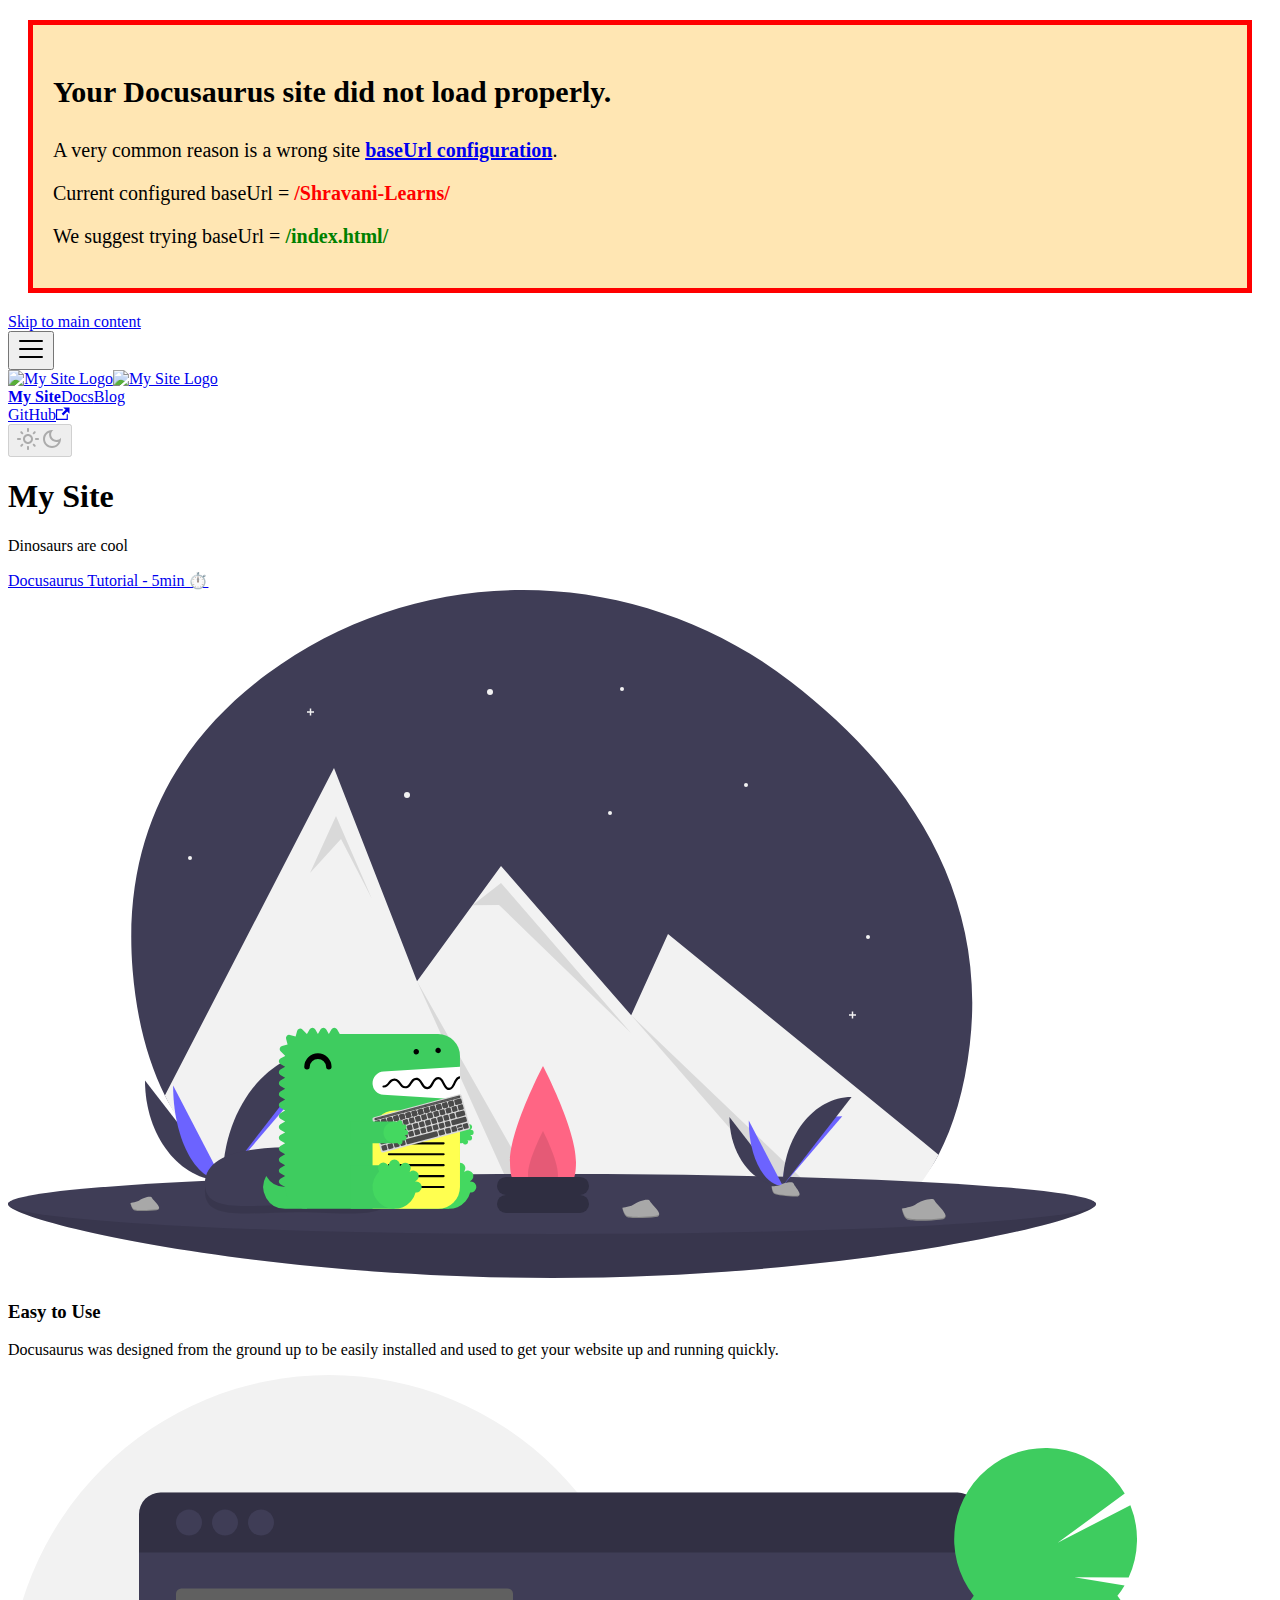
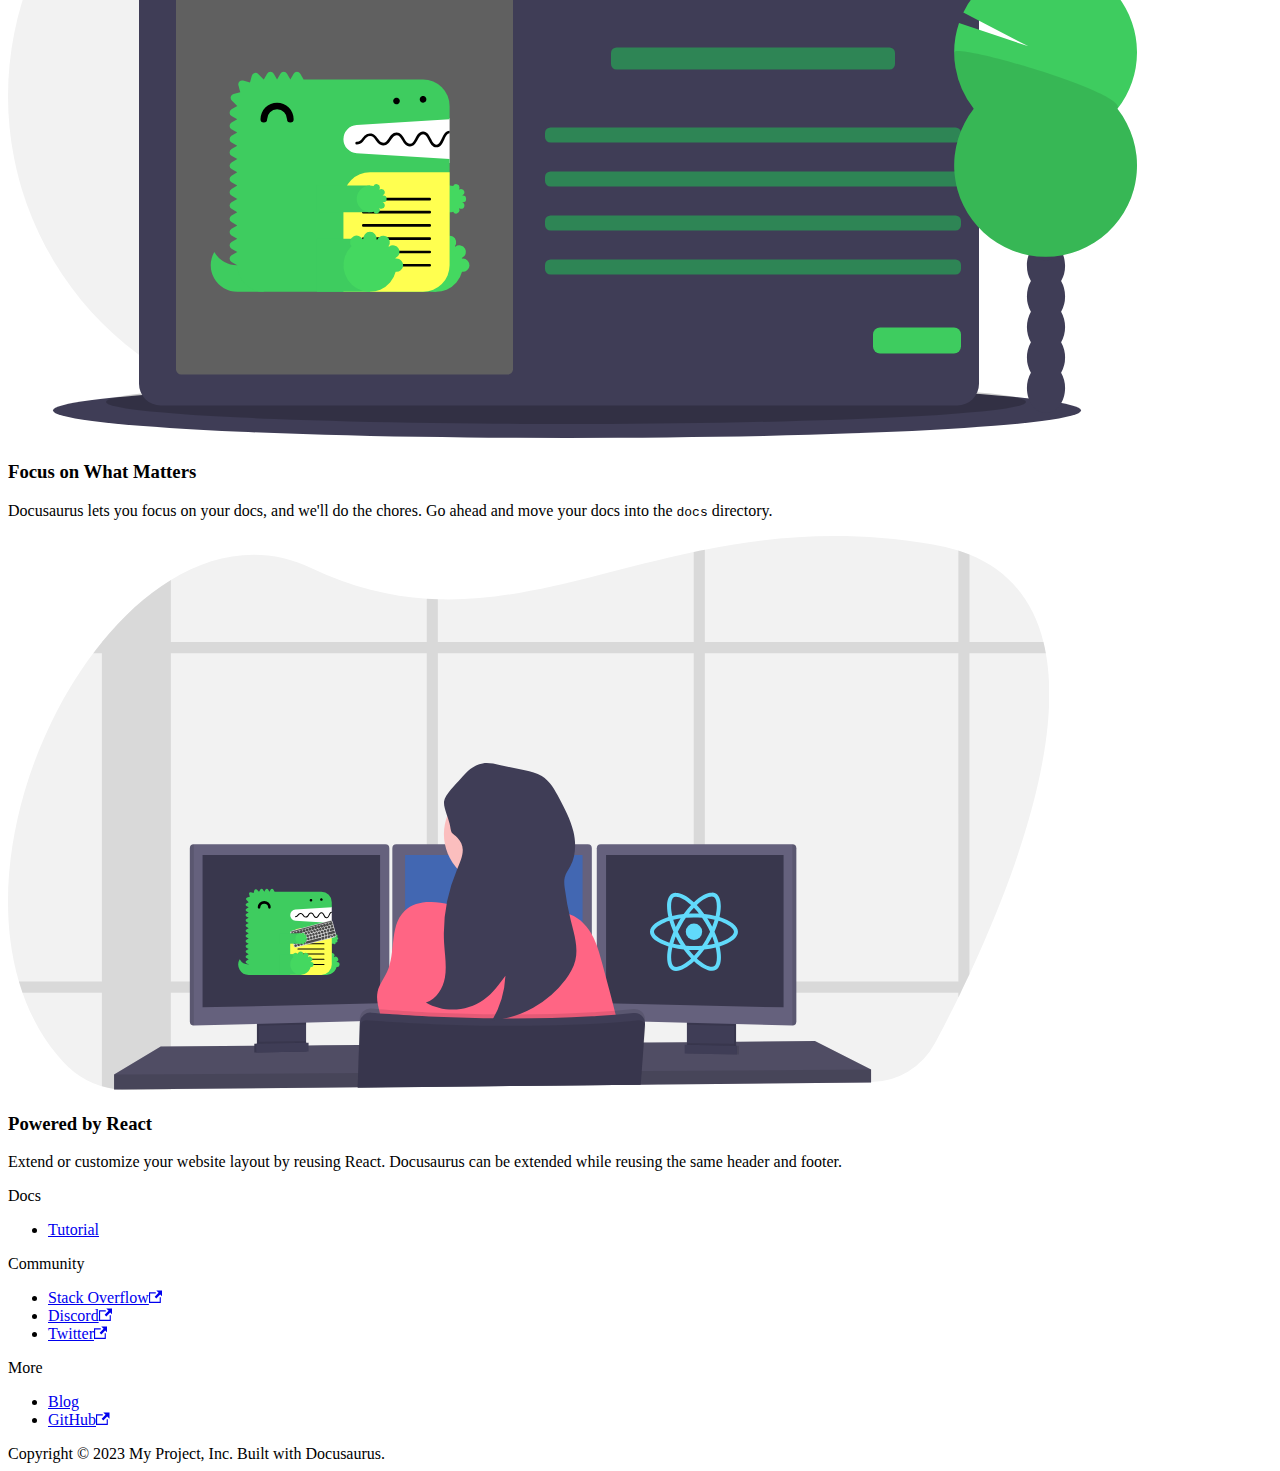
==== commit 784bc0b1: "Deploy website - based on ae74448cca5f85f9e2dc4de853ea99c2483583a7" ====
--- a/index.html
+++ b/index.html
@@ -3,15 +3,15 @@
 <head>
 <meta charset="UTF-8">
 <meta name="generator" content="Docusaurus v2.3.0">
-<title data-rh="true">Hello from My Site | My Site</title><meta data-rh="true" name="viewport" content="width=device-width,initial-scale=1"><meta data-rh="true" name="twitter:card" content="summary_large_image"><meta data-rh="true" property="og:image" content="https://shravanisree.github.io/img/docusaurus-social-card.jpg"><meta data-rh="true" name="twitter:image" content="https://shravanisree.github.io/img/docusaurus-social-card.jpg"><meta data-rh="true" property="og:url" content="https://shravanisree.github.io/"><meta data-rh="true" name="docusaurus_locale" content="en"><meta data-rh="true" name="docusaurus_tag" content="default"><meta data-rh="true" name="docsearch:language" content="en"><meta data-rh="true" name="docsearch:docusaurus_tag" content="default"><meta data-rh="true" property="og:title" content="Hello from My Site | My Site"><meta data-rh="true" name="description" content="Description will go into a meta tag in &lt;head /&gt;"><meta data-rh="true" property="og:description" content="Description will go into a meta tag in &lt;head /&gt;"><link data-rh="true" rel="icon" href="/img/favicon.ico"><link data-rh="true" rel="canonical" href="https://shravanisree.github.io/"><link data-rh="true" rel="alternate" href="https://shravanisree.github.io/" hreflang="en"><link data-rh="true" rel="alternate" href="https://shravanisree.github.io/" hreflang="x-default"><script data-rh="true">function maybeInsertBanner(){window.__DOCUSAURUS_INSERT_BASEURL_BANNER&&insertBanner()}function insertBanner(){var n=document.getElementById("docusaurus-base-url-issue-banner-container");if(n){n.innerHTML='\n<div id="docusaurus-base-url-issue-banner" style="border: thick solid red; background-color: rgb(255, 230, 179); margin: 20px; padding: 20px; font-size: 20px;">\n   <p style="font-weight: bold; font-size: 30px;">Your Docusaurus site did not load properly.</p>\n   <p>A very common reason is a wrong site <a href="https://docusaurus.io/docs/docusaurus.config.js/#baseurl" style="font-weight: bold;">baseUrl configuration</a>.</p>\n   <p>Current configured baseUrl = <span style="font-weight: bold; color: red;">/</span>  (default value)</p>\n   <p>We suggest trying baseUrl = <span id="docusaurus-base-url-issue-banner-suggestion-container" style="font-weight: bold; color: green;"></span></p>\n</div>\n';var e=document.getElementById("docusaurus-base-url-issue-banner-suggestion-container"),s=window.location.pathname,r="/"===s.substr(-1)?s:s+"/";e.innerHTML=r}}window.__DOCUSAURUS_INSERT_BASEURL_BANNER=!0,document.addEventListener("DOMContentLoaded",maybeInsertBanner)</script><link rel="alternate" type="application/rss+xml" href="/blog/rss.xml" title="My Site RSS Feed">
-<link rel="alternate" type="application/atom+xml" href="/blog/atom.xml" title="My Site Atom Feed"><link rel="stylesheet" href="/assets/css/styles.6dc51513.css">
-<link rel="preload" href="/assets/js/runtime~main.cf6899e6.js" as="script">
-<link rel="preload" href="/assets/js/main.a03c899f.js" as="script">
+<title data-rh="true">Hello from My Site | My Site</title><meta data-rh="true" name="viewport" content="width=device-width,initial-scale=1"><meta data-rh="true" name="twitter:card" content="summary_large_image"><meta data-rh="true" property="og:image" content="https://shravanisree.github.io/Shravani-Learns/img/docusaurus-social-card.jpg"><meta data-rh="true" name="twitter:image" content="https://shravanisree.github.io/Shravani-Learns/img/docusaurus-social-card.jpg"><meta data-rh="true" property="og:url" content="https://shravanisree.github.io/Shravani-Learns/"><meta data-rh="true" name="docusaurus_locale" content="en"><meta data-rh="true" name="docusaurus_tag" content="default"><meta data-rh="true" name="docsearch:language" content="en"><meta data-rh="true" name="docsearch:docusaurus_tag" content="default"><meta data-rh="true" property="og:title" content="Hello from My Site | My Site"><meta data-rh="true" name="description" content="Description will go into a meta tag in &lt;head /&gt;"><meta data-rh="true" property="og:description" content="Description will go into a meta tag in &lt;head /&gt;"><link data-rh="true" rel="icon" href="/Shravani-Learns/img/favicon.ico"><link data-rh="true" rel="canonical" href="https://shravanisree.github.io/Shravani-Learns/"><link data-rh="true" rel="alternate" href="https://shravanisree.github.io/Shravani-Learns/" hreflang="en"><link data-rh="true" rel="alternate" href="https://shravanisree.github.io/Shravani-Learns/" hreflang="x-default"><script data-rh="true">function maybeInsertBanner(){window.__DOCUSAURUS_INSERT_BASEURL_BANNER&&insertBanner()}function insertBanner(){var n=document.getElementById("docusaurus-base-url-issue-banner-container");if(n){n.innerHTML='\n<div id="docusaurus-base-url-issue-banner" style="border: thick solid red; background-color: rgb(255, 230, 179); margin: 20px; padding: 20px; font-size: 20px;">\n   <p style="font-weight: bold; font-size: 30px;">Your Docusaurus site did not load properly.</p>\n   <p>A very common reason is a wrong site <a href="https://docusaurus.io/docs/docusaurus.config.js/#baseurl" style="font-weight: bold;">baseUrl configuration</a>.</p>\n   <p>Current configured baseUrl = <span style="font-weight: bold; color: red;">/Shravani-Learns/</span> </p>\n   <p>We suggest trying baseUrl = <span id="docusaurus-base-url-issue-banner-suggestion-container" style="font-weight: bold; color: green;"></span></p>\n</div>\n';var e=document.getElementById("docusaurus-base-url-issue-banner-suggestion-container"),s=window.location.pathname,r="/"===s.substr(-1)?s:s+"/";e.innerHTML=r}}window.__DOCUSAURUS_INSERT_BASEURL_BANNER=!0,document.addEventListener("DOMContentLoaded",maybeInsertBanner)</script><link rel="alternate" type="application/rss+xml" href="/Shravani-Learns/blog/rss.xml" title="My Site RSS Feed">
+<link rel="alternate" type="application/atom+xml" href="/Shravani-Learns/blog/atom.xml" title="My Site Atom Feed"><link rel="stylesheet" href="/Shravani-Learns/assets/css/styles.6dc51513.css">
+<link rel="preload" href="/Shravani-Learns/assets/js/runtime~main.61eedb5e.js" as="script">
+<link rel="preload" href="/Shravani-Learns/assets/js/main.a0c8ae00.js" as="script">
 </head>
 <body class="navigation-with-keyboard">
 <script>!function(){function t(t){document.documentElement.setAttribute("data-theme",t)}var e=function(){var t=null;try{t=localStorage.getItem("theme")}catch(t){}return t}();t(null!==e?e:"light")}()</script><div id="__docusaurus">
-<div id="docusaurus-base-url-issue-banner-container"></div><div role="region" aria-label="Skip to main content"><a class="skipToContent_fXgn" href="#docusaurus_skipToContent_fallback">Skip to main content</a></div><nav aria-label="Main" class="navbar navbar--fixed-top"><div class="navbar__inner"><div class="navbar__items"><button aria-label="Toggle navigation bar" aria-expanded="false" class="navbar__toggle clean-btn" type="button"><svg width="30" height="30" viewBox="0 0 30 30" aria-hidden="true"><path stroke="currentColor" stroke-linecap="round" stroke-miterlimit="10" stroke-width="2" d="M4 7h22M4 15h22M4 23h22"></path></svg></button><a class="navbar__brand" href="/"><div class="navbar__logo"><img src="/img/logo.svg" alt="My Site Logo" class="themedImage_ToTc themedImage--light_HNdA"><img src="/img/logo.svg" alt="My Site Logo" class="themedImage_ToTc themedImage--dark_i4oU"></div><b class="navbar__title text--truncate">My Site</b></a><a class="navbar__item navbar__link" href="/docs/intro">Docs</a><a class="navbar__item navbar__link" href="/blog">Blog</a></div><div class="navbar__items navbar__items--right"><a href="https://github.com/facebook/docusaurus" target="_blank" rel="noopener noreferrer" class="navbar__item navbar__link">GitHub<svg width="13.5" height="13.5" aria-hidden="true" viewBox="0 0 24 24" class="iconExternalLink_nPIU"><path fill="currentColor" d="M21 13v10h-21v-19h12v2h-10v15h17v-8h2zm3-12h-10.988l4.035 4-6.977 7.07 2.828 2.828 6.977-7.07 4.125 4.172v-11z"></path></svg></a><div class="toggle_vylO colorModeToggle_DEke"><button class="clean-btn toggleButton_gllP toggleButtonDisabled_aARS" type="button" disabled="" title="Switch between dark and light mode (currently light mode)" aria-label="Switch between dark and light mode (currently light mode)" aria-live="polite"><svg viewBox="0 0 24 24" width="24" height="24" class="lightToggleIcon_pyhR"><path fill="currentColor" d="M12,9c1.65,0,3,1.35,3,3s-1.35,3-3,3s-3-1.35-3-3S10.35,9,12,9 M12,7c-2.76,0-5,2.24-5,5s2.24,5,5,5s5-2.24,5-5 S14.76,7,12,7L12,7z M2,13l2,0c0.55,0,1-0.45,1-1s-0.45-1-1-1l-2,0c-0.55,0-1,0.45-1,1S1.45,13,2,13z M20,13l2,0c0.55,0,1-0.45,1-1 s-0.45-1-1-1l-2,0c-0.55,0-1,0.45-1,1S19.45,13,20,13z M11,2v2c0,0.55,0.45,1,1,1s1-0.45,1-1V2c0-0.55-0.45-1-1-1S11,1.45,11,2z M11,20v2c0,0.55,0.45,1,1,1s1-0.45,1-1v-2c0-0.55-0.45-1-1-1C11.45,19,11,19.45,11,20z M5.99,4.58c-0.39-0.39-1.03-0.39-1.41,0 c-0.39,0.39-0.39,1.03,0,1.41l1.06,1.06c0.39,0.39,1.03,0.39,1.41,0s0.39-1.03,0-1.41L5.99,4.58z M18.36,16.95 c-0.39-0.39-1.03-0.39-1.41,0c-0.39,0.39-0.39,1.03,0,1.41l1.06,1.06c0.39,0.39,1.03,0.39,1.41,0c0.39-0.39,0.39-1.03,0-1.41 L18.36,16.95z M19.42,5.99c0.39-0.39,0.39-1.03,0-1.41c-0.39-0.39-1.03-0.39-1.41,0l-1.06,1.06c-0.39,0.39-0.39,1.03,0,1.41 s1.03,0.39,1.41,0L19.42,5.99z M7.05,18.36c0.39-0.39,0.39-1.03,0-1.41c-0.39-0.39-1.03-0.39-1.41,0l-1.06,1.06 c-0.39,0.39-0.39,1.03,0,1.41s1.03,0.39,1.41,0L7.05,18.36z"></path></svg><svg viewBox="0 0 24 24" width="24" height="24" class="darkToggleIcon_wfgR"><path fill="currentColor" d="M9.37,5.51C9.19,6.15,9.1,6.82,9.1,7.5c0,4.08,3.32,7.4,7.4,7.4c0.68,0,1.35-0.09,1.99-0.27C17.45,17.19,14.93,19,12,19 c-3.86,0-7-3.14-7-7C5,9.07,6.81,6.55,9.37,5.51z M12,3c-4.97,0-9,4.03-9,9s4.03,9,9,9s9-4.03,9-9c0-0.46-0.04-0.92-0.1-1.36 c-0.98,1.37-2.58,2.26-4.4,2.26c-2.98,0-5.4-2.42-5.4-5.4c0-1.81,0.89-3.42,2.26-4.4C12.92,3.04,12.46,3,12,3L12,3z"></path></svg></button></div><div class="searchBox_ZlJk"></div></div></div><div role="presentation" class="navbar-sidebar__backdrop"></div></nav><div id="docusaurus_skipToContent_fallback" class="main-wrapper mainWrapper_z2l0"><header class="hero hero--primary heroBanner_qdFl"><div class="container"><h1 class="hero__title">My Site</h1><p class="hero__subtitle">Dinosaurs are cool</p><div class="buttons_AeoN"><a class="button button--secondary button--lg" href="/docs/intro">Docusaurus Tutorial - 5min ⏱️</a></div></div></header><main><section class="features_t9lD"><div class="container"><div class="row"><div class="col col--4"><div class="text--center"><svg xmlns="http://www.w3.org/2000/svg" width="1088" height="687.962" viewBox="0 0 1088 687.962" class="featureSvg_GfXr" role="img"><title>Easy to Use</title><g data-name="Group 12"><g data-name="Group 11"><path data-name="Path 83" d="M961.81 454.442c-5.27 45.15-16.22 81.4-31.25 110.31-20 38.52-54.21 54.04-84.77 70.28a193.275 193.275 0 0 1-27.46 11.94c-55.61 19.3-117.85 14.18-166.74 3.99a657.282 657.282 0 0 0-104.09-13.16q-14.97-.675-29.97-.67c-15.42.02-293.07 5.29-360.67-131.57-16.69-33.76-28.13-75-32.24-125.27-11.63-142.12 52.29-235.46 134.74-296.47 155.97-115.41 369.76-110.57 523.43 7.88 102.36 78.9 198.2 198.31 179.02 362.74Z" fill="#3f3d56"></path><path data-name="Path 84" d="M930.56 564.752c-20 38.52-47.21 64.04-77.77 80.28a193.272 193.272 0 0 1-27.46 11.94c-55.61 19.3-117.85 14.18-166.74 3.99a657.3 657.3 0 0 0-104.09-13.16q-14.97-.675-29.97-.67-23.13.03-46.25 1.72c-100.17 7.36-253.82-6.43-321.42-143.29L326 177.962l62.95 161.619 20.09 51.59 55.37-75.98L493 275.962l130.2 149.27 36.8-81.27 254.78 207.919 14.21 11.59Z" fill="#f2f2f2"></path><path data-name="Path 85" d="m302 282.962 26-57 36 83-31-60Z" opacity="0.1"></path><path data-name="Path 86" d="M554.5 647.802q-14.97-.675-29.97-.67l-115.49-255.96Z" opacity="0.1"></path><path data-name="Path 87" d="M464.411 315.191 493 292.962l130 150-132-128Z" opacity="0.1"></path><path data-name="Path 88" d="M852.79 645.032a193.265 193.265 0 0 1-27.46 11.94L623.2 425.232Z" opacity="0.1"></path><circle data-name="Ellipse 11" cx="3" cy="3" r="3" transform="translate(479 98.962)" fill="#f2f2f2"></circle><circle data-name="Ellipse 12" cx="3" cy="3" r="3" transform="translate(396 201.962)" fill="#f2f2f2"></circle><circle data-name="Ellipse 13" cx="2" cy="2" r="2" transform="translate(600 220.962)" fill="#f2f2f2"></circle><circle data-name="Ellipse 14" cx="2" cy="2" r="2" transform="translate(180 265.962)" fill="#f2f2f2"></circle><circle data-name="Ellipse 15" cx="2" cy="2" r="2" transform="translate(612 96.962)" fill="#f2f2f2"></circle><circle data-name="Ellipse 16" cx="2" cy="2" r="2" transform="translate(736 192.962)" fill="#f2f2f2"></circle><circle data-name="Ellipse 17" cx="2" cy="2" r="2" transform="translate(858 344.962)" fill="#f2f2f2"></circle><path data-name="Path 89" d="M306 121.222h-2.76v-2.76h-1.48v2.76H299v1.478h2.76v2.759h1.48V122.7H306Z" fill="#f2f2f2"></path><path data-name="Path 90" d="M848 424.222h-2.76v-2.76h-1.48v2.76H841v1.478h2.76v2.759h1.48V425.7H848Z" fill="#f2f2f2"></path><path data-name="Path 91" d="M1088 613.962c0 16.569-243.557 74-544 74s-544-57.431-544-74 243.557 14 544 14 544-30.568 544-14Z" fill="#3f3d56"></path><path data-name="Path 92" d="M1088 613.962c0 16.569-243.557 74-544 74s-544-57.431-544-74 243.557 14 544 14 544-30.568 544-14Z" opacity="0.1"></path><ellipse data-name="Ellipse 18" cx="544" cy="30" rx="544" ry="30" transform="translate(0 583.962)" fill="#3f3d56"></ellipse><path data-name="Path 93" d="M568 571.962c0 33.137-14.775 24-33 24s-33 9.137-33-24 33-96 33-96 33 62.863 33 96Z" fill="#ff6584"></path><path data-name="Path 94" d="M550 584.641c0 15.062-6.716 10.909-15 10.909s-15 4.153-15-10.909 15-43.636 15-43.636 15 28.576 15 43.636Z" opacity="0.1"></path><rect data-name="Rectangle 97" width="92" height="18" rx="9" transform="translate(489 604.962)" fill="#2f2e41"></rect><rect data-name="Rectangle 98" width="92" height="18" rx="9" transform="translate(489 586.962)" fill="#2f2e41"></rect><path data-name="Path 95" d="M137 490.528c0 55.343 34.719 100.126 77.626 100.126" fill="#3f3d56"></path><path data-name="Path 96" d="M214.626 590.654c0-55.965 38.745-101.251 86.626-101.251" fill="#6c63ff"></path><path data-name="Path 97" d="M165.125 495.545c0 52.57 22.14 95.109 49.5 95.109" fill="#6c63ff"></path><path data-name="Path 98" d="M214.626 590.654c0-71.511 44.783-129.377 100.126-129.377" fill="#3f3d56"></path><path data-name="Path 99" d="M198.3 591.36s11.009-.339 14.326-2.7 16.934-5.183 17.757-1.395 16.544 18.844 4.115 18.945-28.879-1.936-32.19-3.953-4.008-10.897-4.008-10.897Z" fill="#a8a8a8"></path><path data-name="Path 100" d="M234.716 604.89c-12.429.1-28.879-1.936-32.19-3.953-2.522-1.536-3.527-7.048-3.863-9.591l-.368.014s.7 8.879 4.009 10.9 19.761 4.053 32.19 3.953c3.588-.029 4.827-1.305 4.759-3.2-.498 1.142-1.867 1.855-4.537 1.877Z" opacity="0.2"></path><path data-name="Path 101" d="M721.429 527.062c0 38.029 23.857 68.8 53.341 68.8" fill="#3f3d56"></path><path data-name="Path 102" d="M774.769 595.863c0-38.456 26.623-69.575 59.525-69.575" fill="#6c63ff"></path><path data-name="Path 103" d="M740.755 530.509c0 36.124 15.213 65.354 34.014 65.354" fill="#6c63ff"></path><path data-name="Path 104" d="M774.769 595.863c0-49.139 30.773-88.9 68.8-88.9" fill="#3f3d56"></path><path data-name="Path 105" d="M763.548 596.348s7.565-.233 9.844-1.856 11.636-3.562 12.2-.958 11.368 12.949 2.828 13.018-19.844-1.33-22.119-2.716-2.753-7.488-2.753-7.488Z" fill="#a8a8a8"></path><path data-name="Path 106" d="M788.574 605.645c-8.54.069-19.844-1.33-22.119-2.716-1.733-1.056-2.423-4.843-2.654-6.59l-.253.01s.479 6.1 2.755 7.487 13.579 2.785 22.119 2.716c2.465-.02 3.317-.9 3.27-2.2-.343.788-1.283 1.278-3.118 1.293Z" opacity="0.2"></path><path data-name="Path 107" d="M893.813 618.699s11.36-1.729 14.5-4.591 16.89-7.488 18.217-3.667 19.494 17.447 6.633 19.107-30.153 1.609-33.835-.065-5.515-10.784-5.515-10.784Z" fill="#a8a8a8"></path><path data-name="Path 108" d="M933.228 628.154c-12.86 1.659-30.153 1.609-33.835-.065-2.8-1.275-4.535-6.858-5.2-9.45l-.379.061s1.833 9.109 5.516 10.783 20.975 1.725 33.835.065c3.712-.479 4.836-1.956 4.529-3.906-.375 1.246-1.703 2.156-4.466 2.512Z" opacity="0.2"></path><path data-name="Path 109" d="M614.26 617.881s9.587-1.459 12.237-3.875 14.255-6.32 15.374-3.095 16.452 14.725 5.6 16.125-25.448 1.358-28.555-.055-4.656-9.1-4.656-9.1Z" fill="#a8a8a8"></path><path data-name="Path 110" d="M647.524 625.856c-10.853 1.4-25.448 1.358-28.555-.055-2.367-1.076-3.827-5.788-4.39-7.976l-.32.051s1.547 7.687 4.655 9.1 17.7 1.456 28.555.055c3.133-.4 4.081-1.651 3.822-3.3-.314 1.057-1.435 1.825-3.767 2.125Z" opacity="0.2"></path><path data-name="Path 111" d="M122.389 613.09s7.463-1.136 9.527-3.016 11.1-4.92 11.969-2.409 12.808 11.463 4.358 12.553-19.811 1.057-22.23-.043-3.624-7.085-3.624-7.085Z" fill="#a8a8a8"></path><path data-name="Path 112" d="M148.285 619.302c-8.449 1.09-19.811 1.057-22.23-.043-1.842-.838-2.979-4.506-3.417-6.209l-.249.04s1.2 5.984 3.624 7.085 13.781 1.133 22.23.043c2.439-.315 3.177-1.285 2.976-2.566-.246.818-1.119 1.416-2.934 1.65Z" opacity="0.2"></path><path data-name="Path 113" d="M383.7 601.318c0 30.22-42.124 20.873-93.7 20.873s-93.074 9.347-93.074-20.873 42.118-36.793 93.694-36.793 93.08 6.573 93.08 36.793Z" opacity="0.1"></path><path data-name="Path 114" d="M383.7 593.881c0 30.22-42.124 20.873-93.7 20.873s-93.074 9.347-93.074-20.873 42.114-36.8 93.69-36.8 93.084 6.576 93.084 36.8Z" fill="#3f3d56"></path></g><path data-name="Path 40" d="M360.175 475.732h91.791v37.153h-91.791Z" fill="#fff" fill-rule="evenodd"></path><path data-name="Path 41" d="M277.126 597.026a21.828 21.828 0 0 1-18.908-10.927 21.829 21.829 0 0 0 18.908 32.782h21.855v-21.855Z" fill="#3ecc5f" fill-rule="evenodd"></path><path data-name="Path 42" d="m375.451 481.607 76.514-4.782v-10.928a21.854 21.854 0 0 0-21.855-21.855h-98.347l-2.732-4.735a3.154 3.154 0 0 0-5.464 0l-2.732 4.732-2.732-4.732a3.154 3.154 0 0 0-5.464 0l-2.732 4.732-2.731-4.732a3.154 3.154 0 0 0-5.464 0l-2.732 4.735h-.071l-4.526-4.525a3.153 3.153 0 0 0-5.276 1.414l-1.5 5.577-5.674-1.521a3.154 3.154 0 0 0-3.863 3.864l1.52 5.679-5.575 1.494a3.155 3.155 0 0 0-1.416 5.278l4.526 4.526v.07l-4.735 2.731a3.154 3.154 0 0 0 0 5.464l4.732 2.732-4.732 2.732a3.154 3.154 0 0 0 0 5.464l4.732 2.732-4.732 2.731a3.154 3.154 0 0 0 0 5.464l4.732 2.732-4.732 2.727a3.154 3.154 0 0 0 0 5.464l4.735 2.736-4.735 2.732a3.154 3.154 0 0 0 0 5.464l4.732 2.732-4.732 2.732a3.154 3.154 0 0 0 0 5.464l4.732 2.732-4.732 2.731a3.154 3.154 0 0 0 0 5.464l4.732 2.732-4.732 2.732a3.154 3.154 0 0 0 0 5.464l4.732 2.732-4.732 2.731a3.154 3.154 0 0 0 0 5.464l4.732 2.732-4.732 2.731a3.154 3.154 0 0 0 0 5.464l4.732 2.732-4.732 2.735a3.154 3.154 0 0 0 0 5.464l4.732 2.732-4.732 2.728a3.154 3.154 0 0 0 0 5.464l4.732 2.732a21.854 21.854 0 0 0 21.858 21.855h131.13a21.854 21.854 0 0 0 21.855-21.855v-87.42l-76.514-4.782a11.632 11.632 0 0 1 0-23.219" fill="#3ecc5f" fill-rule="evenodd"></path><path data-name="Path 43" d="M408.255 618.882h32.782v-43.71h-32.782Z" fill="#3ecc5f" fill-rule="evenodd"></path><path data-name="Path 44" d="M462.893 591.563a5.438 5.438 0 0 0-.7.07c-.042-.164-.081-.329-.127-.493a5.457 5.457 0 1 0-5.4-9.372q-.181-.185-.366-.367a5.454 5.454 0 1 0-9.384-5.4c-.162-.046-.325-.084-.486-.126a5.467 5.467 0 1 0-10.788 0c-.162.042-.325.08-.486.126a5.457 5.457 0 1 0-9.384 5.4 21.843 21.843 0 1 0 36.421 21.02 5.452 5.452 0 1 0 .7-10.858" fill="#44d860" fill-rule="evenodd"></path><path data-name="Path 45" d="M419.183 553.317h32.782v-21.855h-32.782Z" fill="#3ecc5f" fill-rule="evenodd"></path><path data-name="Path 46" d="M462.893 545.121a2.732 2.732 0 1 0 0-5.464 2.811 2.811 0 0 0-.349.035c-.022-.082-.04-.164-.063-.246a2.733 2.733 0 0 0-1.052-5.253 2.7 2.7 0 0 0-1.648.566q-.09-.093-.184-.184a2.7 2.7 0 0 0 .553-1.633 2.732 2.732 0 0 0-5.245-1.07 10.928 10.928 0 1 0 0 21.031 2.732 2.732 0 0 0 5.245-1.07 2.7 2.7 0 0 0-.553-1.633q.093-.09.184-.184a2.7 2.7 0 0 0 1.648.566 2.732 2.732 0 0 0 1.052-5.253c.023-.081.042-.164.063-.246a2.814 2.814 0 0 0 .349.035" fill="#44d860" fill-rule="evenodd"></path><path data-name="Path 47" d="M320.836 479.556a2.732 2.732 0 0 1-2.732-2.732 8.2 8.2 0 0 0-16.391 0 2.732 2.732 0 0 1-5.464 0 13.66 13.66 0 0 1 27.319 0 2.732 2.732 0 0 1-2.732 2.732" fill-rule="evenodd"></path><path data-name="Path 48" d="M364.546 618.881h65.565a21.854 21.854 0 0 0 21.855-21.855v-76.492h-65.565a21.854 21.854 0 0 0-21.855 21.855Z" fill="#ffff50" fill-rule="evenodd"></path><path data-name="Path 49" d="M435.596 554.41h-54.681a1.093 1.093 0 1 1 0-2.185h54.681a1.093 1.093 0 0 1 0 2.185m0 21.855h-54.681a1.093 1.093 0 1 1 0-2.186h54.681a1.093 1.093 0 0 1 0 2.186m0 21.855h-54.681a1.093 1.093 0 1 1 0-2.185h54.681a1.093 1.093 0 0 1 0 2.185m0-54.434h-54.681a1.093 1.093 0 1 1 0-2.185h54.681a1.093 1.093 0 0 1 0 2.185m0 21.652h-54.681a1.093 1.093 0 1 1 0-2.186h54.681a1.093 1.093 0 0 1 0 2.186m0 21.855h-54.681a1.093 1.093 0 1 1 0-2.186h54.681a1.093 1.093 0 0 1 0 2.186m16.369-100.959c-.013 0-.024-.007-.037-.005-3.377.115-4.974 3.492-6.384 6.472-1.471 3.114-2.608 5.139-4.473 5.078-2.064-.074-3.244-2.406-4.494-4.874-1.436-2.835-3.075-6.049-6.516-5.929-3.329.114-4.932 3.053-6.346 5.646-1.5 2.762-2.529 4.442-4.5 4.364-2.106-.076-3.225-1.972-4.52-4.167-1.444-2.443-3.112-5.191-6.487-5.1-3.272.113-4.879 2.606-6.3 4.808-1.5 2.328-2.552 3.746-4.551 3.662-2.156-.076-3.27-1.65-4.558-3.472-1.447-2.047-3.077-4.363-6.442-4.251-3.2.109-4.807 2.153-6.224 3.954-1.346 1.709-2.4 3.062-4.621 2.977a1.094 1.094 0 0 0-.079 2.186c3.3.11 4.967-1.967 6.417-3.81 1.286-1.635 2.4-3.045 4.582-3.12 2.1-.09 3.091 1.218 4.584 3.327 1.417 2 3.026 4.277 6.263 4.394 3.391.114 5.022-2.42 6.467-4.663 1.292-2 2.406-3.734 4.535-3.807 1.959-.073 3.026 1.475 4.529 4.022 1.417 2.4 3.023 5.121 6.324 5.241 3.415.118 5.064-2.863 6.5-5.5 1.245-2.282 2.419-4.437 4.5-4.509 1.959-.046 2.981 1.743 4.492 4.732 1.412 2.79 3.013 5.95 6.365 6.071h.185c3.348 0 4.937-3.36 6.343-6.331 1.245-2.634 2.423-5.114 4.444-5.216Z" fill-rule="evenodd"></path><path data-name="Path 50" d="M342.691 618.882h43.71v-43.71h-43.71Z" fill="#3ecc5f" fill-rule="evenodd"></path><g data-name="Group 8" transform="rotate(-14.98 2188.845 -1120.376)"><rect data-name="Rectangle 3" width="92.361" height="36.462" rx="2" fill="#d8d8d8"></rect><g data-name="Group 2" transform="translate(1.531 23.03)" fill="#4a4a4a"><rect data-name="Rectangle 4" width="5.336" height="5.336" rx="1" transform="translate(16.797)"></rect><rect data-name="Rectangle 5" width="5.336" height="5.336" rx="1" transform="translate(23.12)"></rect><rect data-name="Rectangle 6" width="5.336" height="5.336" rx="1" transform="translate(29.444)"></rect><rect data-name="Rectangle 7" width="5.336" height="5.336" rx="1" transform="translate(35.768)"></rect><rect data-name="Rectangle 8" width="5.336" height="5.336" rx="1" transform="translate(42.091)"></rect><rect data-name="Rectangle 9" width="5.336" height="5.336" rx="1" transform="translate(48.415)"></rect><rect data-name="Rectangle 10" width="5.336" height="5.336" rx="1" transform="translate(54.739)"></rect><rect data-name="Rectangle 11" width="5.336" height="5.336" rx="1" transform="translate(61.063)"></rect><rect data-name="Rectangle 12" width="5.336" height="5.336" rx="1" transform="translate(67.386)"></rect><path data-name="Path 51" d="M1.093 0h13.425a1.093 1.093 0 0 1 1.093 1.093v3.15a1.093 1.093 0 0 1-1.093 1.093H1.093A1.093 1.093 0 0 1 0 4.243v-3.15A1.093 1.093 0 0 1 1.093 0ZM75 0h13.426a1.093 1.093 0 0 1 1.093 1.093v3.15a1.093 1.093 0 0 1-1.093 1.093H75a1.093 1.093 0 0 1-1.093-1.093v-3.15A1.093 1.093 0 0 1 75 0Z" fill-rule="evenodd"></path></g><g data-name="Group 3" transform="translate(1.531 10.261)" fill="#4a4a4a"><path data-name="Path 52" d="M1.093 0h5.125A1.093 1.093 0 0 1 7.31 1.093v3.149a1.093 1.093 0 0 1-1.092 1.093H1.093A1.093 1.093 0 0 1 0 4.242V1.093A1.093 1.093 0 0 1 1.093 0Z" fill-rule="evenodd"></path><rect data-name="Rectangle 13" width="5.336" height="5.336" rx="1" transform="translate(8.299)"></rect><rect data-name="Rectangle 14" width="5.336" height="5.336" rx="1" transform="translate(14.623)"></rect><rect data-name="Rectangle 15" width="5.336" height="5.336" rx="1" transform="translate(20.947)"></rect><rect data-name="Rectangle 16" width="5.336" height="5.336" rx="1" transform="translate(27.271)"></rect><rect data-name="Rectangle 17" width="5.336" height="5.336" rx="1" transform="translate(33.594)"></rect><rect data-name="Rectangle 18" width="5.336" height="5.336" rx="1" transform="translate(39.918)"></rect><rect data-name="Rectangle 19" width="5.336" height="5.336" rx="1" transform="translate(46.242)"></rect><rect data-name="Rectangle 20" width="5.336" height="5.336" rx="1" transform="translate(52.565)"></rect><rect data-name="Rectangle 21" width="5.336" height="5.336" rx="1" transform="translate(58.888)"></rect><rect data-name="Rectangle 22" width="5.336" height="5.336" rx="1" transform="translate(65.212)"></rect><rect data-name="Rectangle 23" width="5.336" height="5.336" rx="1" transform="translate(71.536)"></rect><rect data-name="Rectangle 24" width="5.336" height="5.336" rx="1" transform="translate(77.859)"></rect><rect data-name="Rectangle 25" width="5.336" height="5.336" rx="1" transform="translate(84.183)"></rect></g><g data-name="Group 4" transform="rotate(180 45.525 4.773)" fill="#4a4a4a"><path data-name="Path 53" d="M1.093 0h5.126a1.093 1.093 0 0 1 1.093 1.093v3.15a1.093 1.093 0 0 1-1.093 1.093H1.093A1.093 1.093 0 0 1 0 4.243v-3.15A1.093 1.093 0 0 1 1.093 0Z" fill-rule="evenodd"></path><rect data-name="Rectangle 26" width="5.336" height="5.336" rx="1" transform="translate(8.299)"></rect><rect data-name="Rectangle 27" width="5.336" height="5.336" rx="1" transform="translate(14.623)"></rect><rect data-name="Rectangle 28" width="5.336" height="5.336" rx="1" transform="translate(20.947)"></rect><rect data-name="Rectangle 29" width="5.336" height="5.336" rx="1" transform="translate(27.271)"></rect><rect data-name="Rectangle 30" width="5.336" height="5.336" rx="1" transform="translate(33.594)"></rect><rect data-name="Rectangle 31" width="5.336" height="5.336" rx="1" transform="translate(39.918)"></rect><rect data-name="Rectangle 32" width="5.336" height="5.336" rx="1" transform="translate(46.242)"></rect><rect data-name="Rectangle 33" width="5.336" height="5.336" rx="1" transform="translate(52.565)"></rect><rect data-name="Rectangle 34" width="5.336" height="5.336" rx="1" transform="translate(58.889)"></rect><rect data-name="Rectangle 35" width="5.336" height="5.336" rx="1" transform="translate(65.213)"></rect><rect data-name="Rectangle 36" width="5.336" height="5.336" rx="1" transform="translate(71.537)"></rect><rect data-name="Rectangle 37" width="5.336" height="5.336" rx="1" transform="translate(77.86)"></rect><rect data-name="Rectangle 38" width="5.336" height="5.336" rx="1" transform="translate(84.183)"></rect><rect data-name="Rectangle 39" width="5.336" height="5.336" rx="1" transform="translate(8.299)"></rect><rect data-name="Rectangle 40" width="5.336" height="5.336" rx="1" transform="translate(14.623)"></rect><rect data-name="Rectangle 41" width="5.336" height="5.336" rx="1" transform="translate(20.947)"></rect><rect data-name="Rectangle 42" width="5.336" height="5.336" rx="1" transform="translate(27.271)"></rect><rect data-name="Rectangle 43" width="5.336" height="5.336" rx="1" transform="translate(33.594)"></rect><rect data-name="Rectangle 44" width="5.336" height="5.336" rx="1" transform="translate(39.918)"></rect><rect data-name="Rectangle 45" width="5.336" height="5.336" rx="1" transform="translate(46.242)"></rect><rect data-name="Rectangle 46" width="5.336" height="5.336" rx="1" transform="translate(52.565)"></rect><rect data-name="Rectangle 47" width="5.336" height="5.336" rx="1" transform="translate(58.889)"></rect><rect data-name="Rectangle 48" width="5.336" height="5.336" rx="1" transform="translate(65.213)"></rect><rect data-name="Rectangle 49" width="5.336" height="5.336" rx="1" transform="translate(71.537)"></rect><rect data-name="Rectangle 50" width="5.336" height="5.336" rx="1" transform="translate(77.86)"></rect><rect data-name="Rectangle 51" width="5.336" height="5.336" rx="1" transform="translate(84.183)"></rect></g><g data-name="Group 6" fill="#4a4a4a"><path data-name="Path 54" d="M2.624 16.584h7.3a1.093 1.093 0 0 1 1.092 1.093v3.15a1.093 1.093 0 0 1-1.093 1.093h-7.3a1.093 1.093 0 0 1-1.092-1.093v-3.149a1.093 1.093 0 0 1 1.093-1.094Z" fill-rule="evenodd"></path><g data-name="Group 5" transform="translate(12.202 16.584)"><rect data-name="Rectangle 52" width="5.336" height="5.336" rx="1"></rect><rect data-name="Rectangle 53" width="5.336" height="5.336" rx="1" transform="translate(6.324)"></rect><rect data-name="Rectangle 54" width="5.336" height="5.336" rx="1" transform="translate(12.647)"></rect><rect data-name="Rectangle 55" width="5.336" height="5.336" rx="1" transform="translate(18.971)"></rect><rect data-name="Rectangle 56" width="5.336" height="5.336" rx="1" transform="translate(25.295)"></rect><rect data-name="Rectangle 57" width="5.336" height="5.336" rx="1" transform="translate(31.619)"></rect><rect data-name="Rectangle 58" width="5.336" height="5.336" rx="1" transform="translate(37.942)"></rect><rect data-name="Rectangle 59" width="5.336" height="5.336" rx="1" transform="translate(44.265)"></rect><rect data-name="Rectangle 60" width="5.336" height="5.336" rx="1" transform="translate(50.589)"></rect><rect data-name="Rectangle 61" width="5.336" height="5.336" rx="1" transform="translate(56.912)"></rect><rect data-name="Rectangle 62" width="5.336" height="5.336" rx="1" transform="translate(63.236)"></rect></g><path data-name="Path 55" d="M83.053 16.584h6.906a1.093 1.093 0 0 1 1.091 1.093v3.15a1.093 1.093 0 0 1-1.091 1.093h-6.907a1.093 1.093 0 0 1-1.093-1.093v-3.149a1.093 1.093 0 0 1 1.093-1.094Z" fill-rule="evenodd"></path></g><g data-name="Group 7" transform="translate(1.531 29.627)" fill="#4a4a4a"><rect data-name="Rectangle 63" width="5.336" height="5.336" rx="1"></rect><rect data-name="Rectangle 64" width="5.336" height="5.336" rx="1" transform="translate(6.324)"></rect><rect data-name="Rectangle 65" width="5.336" height="5.336" rx="1" transform="translate(12.647)"></rect><rect data-name="Rectangle 66" width="5.336" height="5.336" rx="1" transform="translate(18.971)"></rect><path data-name="Path 56" d="M26.387 0h30.422a1.093 1.093 0 0 1 1.093 1.093v3.151a1.093 1.093 0 0 1-1.093 1.093H26.387a1.093 1.093 0 0 1-1.093-1.093V1.093A1.093 1.093 0 0 1 26.387 0Zm33.594 0h3.942a1.093 1.093 0 0 1 1.093 1.093v3.151a1.093 1.093 0 0 1-1.093 1.093h-3.942a1.093 1.093 0 0 1-1.093-1.093V1.093A1.093 1.093 0 0 1 59.981 0Z" fill-rule="evenodd"></path><rect data-name="Rectangle 67" width="5.336" height="5.336" rx="1" transform="translate(66.003)"></rect><rect data-name="Rectangle 68" width="5.336" height="5.336" rx="1" transform="translate(72.327)"></rect><rect data-name="Rectangle 69" width="5.336" height="5.336" rx="1" transform="translate(84.183)"></rect><path data-name="Path 57" d="M78.254 2.273v-1.18A1.093 1.093 0 0 1 79.347 0h3.15a1.093 1.093 0 0 1 1.093 1.093v1.18Z"></path><path data-name="Path 58" d="M83.591 3.063v1.18a1.093 1.093 0 0 1-1.093 1.093h-3.15a1.093 1.093 0 0 1-1.093-1.093v-1.18Z"></path></g><rect data-name="Rectangle 70" width="88.927" height="2.371" rx="1.085" transform="translate(1.925 1.17)" fill="#4a4a4a"></rect><rect data-name="Rectangle 71" width="4.986" height="1.581" rx="0.723" transform="translate(4.1 1.566)" fill="#d8d8d8" opacity="0.136"></rect><rect data-name="Rectangle 72" width="4.986" height="1.581" rx="0.723" transform="translate(10.923 1.566)" fill="#d8d8d8" opacity="0.136"></rect><rect data-name="Rectangle 73" width="4.986" height="1.581" rx="0.723" transform="translate(16.173 1.566)" fill="#d8d8d8" opacity="0.136"></rect><rect data-name="Rectangle 74" width="4.986" height="1.581" rx="0.723" transform="translate(21.421 1.566)" fill="#d8d8d8" opacity="0.136"></rect><rect data-name="Rectangle 75" width="4.986" height="1.581" rx="0.723" transform="translate(26.671 1.566)" fill="#d8d8d8" opacity="0.136"></rect><rect data-name="Rectangle 76" width="4.986" height="1.581" rx="0.723" transform="translate(33.232 1.566)" fill="#d8d8d8" opacity="0.136"></rect><rect data-name="Rectangle 77" width="4.986" height="1.581" rx="0.723" transform="translate(38.48 1.566)" fill="#d8d8d8" opacity="0.136"></rect><rect data-name="Rectangle 78" width="4.986" height="1.581" rx="0.723" transform="translate(43.73 1.566)" fill="#d8d8d8" opacity="0.136"></rect><rect data-name="Rectangle 79" width="4.986" height="1.581" rx="0.723" transform="translate(48.978 1.566)" fill="#d8d8d8" opacity="0.136"></rect><rect data-name="Rectangle 80" width="4.986" height="1.581" rx="0.723" transform="translate(55.54 1.566)" fill="#d8d8d8" opacity="0.136"></rect><rect data-name="Rectangle 81" width="4.986" height="1.581" rx="0.723" transform="translate(60.788 1.566)" fill="#d8d8d8" opacity="0.136"></rect><rect data-name="Rectangle 82" width="4.986" height="1.581" rx="0.723" transform="translate(66.038 1.566)" fill="#d8d8d8" opacity="0.136"></rect><rect data-name="Rectangle 83" width="4.986" height="1.581" rx="0.723" transform="translate(72.599 1.566)" fill="#d8d8d8" opacity="0.136"></rect><rect data-name="Rectangle 84" width="4.986" height="1.581" rx="0.723" transform="translate(77.847 1.566)" fill="#d8d8d8" opacity="0.136"></rect><rect data-name="Rectangle 85" width="4.986" height="1.581" rx="0.723" transform="translate(83.097 1.566)" fill="#d8d8d8" opacity="0.136"></rect></g><path data-name="Path 59" d="M408.256 591.563a5.439 5.439 0 0 0-.7.07c-.042-.164-.081-.329-.127-.493a5.457 5.457 0 1 0-5.4-9.372q-.181-.185-.366-.367a5.454 5.454 0 1 0-9.384-5.4c-.162-.046-.325-.084-.486-.126a5.467 5.467 0 1 0-10.788 0c-.162.042-.325.08-.486.126a5.457 5.457 0 1 0-9.384 5.4 21.843 21.843 0 1 0 36.421 21.02 5.452 5.452 0 1 0 .7-10.858" fill="#44d860" fill-rule="evenodd"></path><path data-name="Path 60" d="M342.691 553.317h43.71v-21.855h-43.71Z" fill="#3ecc5f" fill-rule="evenodd"></path><path data-name="Path 61" d="M397.328 545.121a2.732 2.732 0 1 0 0-5.464 2.811 2.811 0 0 0-.349.035c-.022-.082-.04-.164-.063-.246a2.733 2.733 0 0 0-1.052-5.253 2.7 2.7 0 0 0-1.648.566q-.09-.093-.184-.184a2.7 2.7 0 0 0 .553-1.633 2.732 2.732 0 0 0-5.245-1.07 10.928 10.928 0 1 0 0 21.031 2.732 2.732 0 0 0 5.245-1.07 2.7 2.7 0 0 0-.553-1.633q.093-.09.184-.184a2.7 2.7 0 0 0 1.648.566 2.732 2.732 0 0 0 1.052-5.253c.023-.081.042-.164.063-.246a2.811 2.811 0 0 0 .349.035" fill="#44d860" fill-rule="evenodd"></path><path data-name="Path 62" d="M408.256 464.531a2.967 2.967 0 0 1-.535-.055 2.754 2.754 0 0 1-.514-.153 2.838 2.838 0 0 1-.471-.251 4.139 4.139 0 0 1-.415-.339 3.2 3.2 0 0 1-.338-.415 2.7 2.7 0 0 1-.459-1.517 2.968 2.968 0 0 1 .055-.535 3.152 3.152 0 0 1 .152-.514 2.874 2.874 0 0 1 .252-.47 2.633 2.633 0 0 1 .753-.754 2.837 2.837 0 0 1 .471-.251 2.753 2.753 0 0 1 .514-.153 2.527 2.527 0 0 1 1.071 0 2.654 2.654 0 0 1 .983.4 4.139 4.139 0 0 1 .415.339 4.019 4.019 0 0 1 .339.415 2.786 2.786 0 0 1 .251.47 2.864 2.864 0 0 1 .208 1.049 2.77 2.77 0 0 1-.8 1.934 4.139 4.139 0 0 1-.415.339 2.722 2.722 0 0 1-1.519.459m21.855-1.366a2.789 2.789 0 0 1-1.935-.8 4.162 4.162 0 0 1-.338-.415 2.7 2.7 0 0 1-.459-1.519 2.789 2.789 0 0 1 .8-1.934 4.139 4.139 0 0 1 .415-.339 2.838 2.838 0 0 1 .471-.251 2.752 2.752 0 0 1 .514-.153 2.527 2.527 0 0 1 1.071 0 2.654 2.654 0 0 1 .983.4 4.139 4.139 0 0 1 .415.339 2.79 2.79 0 0 1 .8 1.934 3.069 3.069 0 0 1-.055.535 2.779 2.779 0 0 1-.153.514 3.885 3.885 0 0 1-.251.47 4.02 4.02 0 0 1-.339.415 4.138 4.138 0 0 1-.415.339 2.722 2.722 0 0 1-1.519.459" fill-rule="evenodd"></path></g></svg></div><div class="text--center padding-horiz--md"><h3>Easy to Use</h3><p>Docusaurus was designed from the ground up to be easily installed and used to get your website up and running quickly.</p></div></div><div class="col col--4"><div class="text--center"><svg xmlns="http://www.w3.org/2000/svg" width="1129" height="663" viewBox="0 0 1129 663" class="featureSvg_GfXr" role="img"><title>Focus on What Matters</title><circle cx="321" cy="321" r="321" fill="#f2f2f2"></circle><ellipse cx="559" cy="635.5" rx="514" ry="27.5" fill="#3f3d56"></ellipse><ellipse cx="558" cy="627" rx="460" ry="22" opacity="0.2"></ellipse><path fill="#3f3d56" d="M131 152.5h840v50H131z"></path><path d="M131 608.83a21.67 21.67 0 0 0 21.67 21.67h796.66A21.67 21.67 0 0 0 971 608.83V177.5H131ZM949.33 117.5H152.67A21.67 21.67 0 0 0 131 139.17v38.33h840v-38.33a21.67 21.67 0 0 0-21.67-21.67Z" fill="#3f3d56"></path><path d="M949.33 117.5H152.67A21.67 21.67 0 0 0 131 139.17v38.33h840v-38.33a21.67 21.67 0 0 0-21.67-21.67Z" opacity="0.2"></path><circle cx="181" cy="147.5" r="13" fill="#3f3d56"></circle><circle cx="217" cy="147.5" r="13" fill="#3f3d56"></circle><circle cx="253" cy="147.5" r="13" fill="#3f3d56"></circle><rect x="168" y="213.5" width="337" height="386" rx="5.335" fill="#606060"></rect><rect x="603" y="272.5" width="284" height="22" rx="5.476" fill="#2e8555"></rect><rect x="537" y="352.5" width="416" height="15" rx="5.476" fill="#2e8555"></rect><rect x="537" y="396.5" width="416" height="15" rx="5.476" fill="#2e8555"></rect><rect x="537" y="440.5" width="416" height="15" rx="5.476" fill="#2e8555"></rect><rect x="537" y="484.5" width="416" height="15" rx="5.476" fill="#2e8555"></rect><rect x="865" y="552.5" width="88" height="26" rx="7.028" fill="#3ecc5f"></rect><path d="M1053.103 506.116a30.114 30.114 0 0 0 3.983-15.266c0-13.797-8.544-24.98-19.083-24.98s-19.082 11.183-19.082 24.98a30.114 30.114 0 0 0 3.983 15.266 31.248 31.248 0 0 0 0 30.532 31.248 31.248 0 0 0 0 30.532 31.248 31.248 0 0 0 0 30.532 30.114 30.114 0 0 0-3.983 15.266c0 13.797 8.543 24.981 19.082 24.981s19.083-11.184 19.083-24.98a30.114 30.114 0 0 0-3.983-15.267 31.248 31.248 0 0 0 0-30.532 31.248 31.248 0 0 0 0-30.532 31.248 31.248 0 0 0 0-30.532Z" fill="#3f3d56"></path><ellipse cx="1038.003" cy="460.318" rx="19.083" ry="24.981" fill="#3f3d56"></ellipse><ellipse cx="1038.003" cy="429.786" rx="19.083" ry="24.981" fill="#3f3d56"></ellipse><path d="M1109.439 220.845a91.61 91.61 0 0 0 7.106-10.461l-50.14-8.235 54.228.403a91.566 91.566 0 0 0 1.746-72.426l-72.755 37.742 67.097-49.321A91.413 91.413 0 1 0 965.75 220.845a91.458 91.458 0 0 0-10.425 16.67l65.087 33.814-69.4-23.292a91.46 91.46 0 0 0 14.738 85.837 91.406 91.406 0 1 0 143.689 0 91.418 91.418 0 0 0 0-113.03Z" fill="#3ecc5f" fill-rule="evenodd"></path><path d="M946.188 277.36a91.013 91.013 0 0 0 19.562 56.514 91.406 91.406 0 1 0 143.689 0c12.25-15.553-163.25-66.774-163.25-56.515Z" opacity="0.1"></path><path d="M330.12 342.936h111.474v45.12H330.12Z" fill="#fff" fill-rule="evenodd"></path><path d="M229.263 490.241a26.51 26.51 0 0 1-22.963-13.27 26.51 26.51 0 0 0 22.963 39.812h26.541V490.24Z" fill="#3ecc5f" fill-rule="evenodd"></path><path d="m348.672 350.07 92.922-5.807v-13.27a26.54 26.54 0 0 0-26.541-26.542H295.616l-3.318-5.746a3.83 3.83 0 0 0-6.635 0l-3.318 5.746-3.317-5.746a3.83 3.83 0 0 0-6.636 0l-3.317 5.746-3.318-5.746a3.83 3.83 0 0 0-6.635 0l-3.318 5.746c-.03 0-.056.004-.086.004l-5.497-5.495a3.83 3.83 0 0 0-6.407 1.717l-1.817 6.773-6.89-1.847a3.83 3.83 0 0 0-4.691 4.693l1.844 6.891-6.77 1.814a3.832 3.832 0 0 0-1.72 6.41l5.497 5.497c0 .028-.004.055-.004.085l-5.747 3.317a3.83 3.83 0 0 0 0 6.636l5.747 3.317-5.747 3.318a3.83 3.83 0 0 0 0 6.635l5.747 3.318-5.747 3.318a3.83 3.83 0 0 0 0 6.635l5.747 3.318-5.747 3.317a3.83 3.83 0 0 0 0 6.636l5.747 3.317-5.747 3.318a3.83 3.83 0 0 0 0 6.636l5.747 3.317-5.747 3.318a3.83 3.83 0 0 0 0 6.635l5.747 3.318-5.747 3.318a3.83 3.83 0 0 0 0 6.635l5.747 3.318-5.747 3.317a3.83 3.83 0 0 0 0 6.636l5.747 3.317-5.747 3.318a3.83 3.83 0 0 0 0 6.635l5.747 3.318-5.747 3.318a3.83 3.83 0 0 0 0 6.635l5.747 3.318-5.747 3.317a3.83 3.83 0 0 0 0 6.636l5.747 3.317-5.747 3.318a3.83 3.83 0 0 0 0 6.635l5.747 3.318a26.54 26.54 0 0 0 26.541 26.542h159.249a26.54 26.54 0 0 0 26.541-26.542V384.075l-92.922-5.807a14.126 14.126 0 0 1 0-28.197" fill="#3ecc5f" fill-rule="evenodd"></path><path d="M388.511 516.783h39.812V463.7h-39.812Z" fill="#3ecc5f" fill-rule="evenodd"></path><path d="M454.865 483.606a6.602 6.602 0 0 0-.848.085c-.05-.2-.099-.4-.154-.599a6.627 6.627 0 1 0-6.557-11.382q-.22-.225-.445-.446a6.624 6.624 0 1 0-11.397-6.564c-.196-.055-.394-.102-.59-.152a6.64 6.64 0 1 0-13.101 0c-.197.05-.394.097-.59.152a6.628 6.628 0 1 0-11.398 6.564 26.528 26.528 0 1 0 44.232 25.528 6.621 6.621 0 1 0 .848-13.186" fill="#44d860" fill-rule="evenodd"></path><path d="M401.782 437.158h39.812v-26.541h-39.812Z" fill="#3ecc5f" fill-rule="evenodd"></path><path d="M454.865 427.205a3.318 3.318 0 0 0 0-6.635 3.411 3.411 0 0 0-.424.042c-.026-.1-.049-.199-.077-.298a3.319 3.319 0 0 0-1.278-6.38 3.282 3.282 0 0 0-2 .688q-.11-.113-.224-.223a3.282 3.282 0 0 0 .672-1.983 3.318 3.318 0 0 0-6.37-1.299 13.27 13.27 0 1 0 0 25.541 3.318 3.318 0 0 0 6.37-1.3 3.282 3.282 0 0 0-.672-1.982q.114-.11.223-.223a3.282 3.282 0 0 0 2.001.688 3.318 3.318 0 0 0 1.278-6.38c.028-.098.05-.199.077-.298a3.413 3.413 0 0 0 .424.042" fill="#44d860" fill-rule="evenodd"></path><path d="M282.345 347.581a3.318 3.318 0 0 1-3.317-3.318 9.953 9.953 0 1 0-19.906 0 3.318 3.318 0 1 1-6.636 0 16.588 16.588 0 1 1 33.177 0 3.318 3.318 0 0 1-3.318 3.318" fill-rule="evenodd"></path><path d="M335.428 516.783h79.625a26.54 26.54 0 0 0 26.541-26.542v-92.895H361.97a26.54 26.54 0 0 0-26.542 26.542Z" fill="#ffff50" fill-rule="evenodd"></path><path d="M421.714 438.485h-66.406a1.327 1.327 0 0 1 0-2.654h66.406a1.327 1.327 0 0 1 0 2.654m0 26.542h-66.406a1.327 1.327 0 1 1 0-2.654h66.406a1.327 1.327 0 0 1 0 2.654m0 26.541h-66.406a1.327 1.327 0 1 1 0-2.654h66.406a1.327 1.327 0 0 1 0 2.654m0-66.106h-66.406a1.327 1.327 0 0 1 0-2.655h66.406a1.327 1.327 0 0 1 0 2.655m0 26.294h-66.406a1.327 1.327 0 0 1 0-2.654h66.406a1.327 1.327 0 0 1 0 2.654m0 26.542h-66.406a1.327 1.327 0 0 1 0-2.655h66.406a1.327 1.327 0 0 1 0 2.655m19.88-122.607c-.016 0-.03-.008-.045-.007-4.1.14-6.04 4.241-7.753 7.86-1.786 3.783-3.168 6.242-5.432 6.167-2.506-.09-3.94-2.922-5.458-5.918-1.744-3.443-3.734-7.347-7.913-7.201-4.042.138-5.99 3.708-7.706 6.857-1.828 3.355-3.071 5.394-5.47 5.3-2.557-.093-3.916-2.395-5.488-5.06-1.753-2.967-3.78-6.304-7.878-6.19-3.973.137-5.925 3.166-7.648 5.84-1.822 2.826-3.098 4.549-5.527 4.447-2.618-.093-3.97-2.004-5.535-4.216-1.757-2.486-3.737-5.3-7.823-5.163-3.886.133-5.838 2.615-7.56 4.802-1.634 2.075-2.91 3.718-5.611 3.615a1.328 1.328 0 1 0-.096 2.654c4.004.134 6.032-2.389 7.793-4.628 1.562-1.985 2.91-3.698 5.564-3.789 2.556-.108 3.754 1.48 5.567 4.041 1.721 2.434 3.675 5.195 7.606 5.337 4.118.138 6.099-2.94 7.853-5.663 1.569-2.434 2.923-4.535 5.508-4.624 2.38-.088 3.674 1.792 5.5 4.885 1.722 2.916 3.671 6.22 7.68 6.365 4.147.143 6.15-3.477 7.895-6.682 1.511-2.77 2.938-5.388 5.466-5.475 2.38-.056 3.62 2.116 5.456 5.746 1.714 3.388 3.658 7.226 7.73 7.373l.224.004c4.066 0 5.996-4.08 7.704-7.689 1.511-3.198 2.942-6.21 5.397-6.334Z" fill-rule="evenodd"></path><path d="M308.887 516.783h53.083V463.7h-53.083Z" fill="#3ecc5f" fill-rule="evenodd"></path><path d="M388.511 483.606a6.602 6.602 0 0 0-.848.085c-.05-.2-.098-.4-.154-.599a6.627 6.627 0 1 0-6.557-11.382q-.22-.225-.444-.446a6.624 6.624 0 1 0-11.397-6.564c-.197-.055-.394-.102-.59-.152a6.64 6.64 0 1 0-13.102 0c-.196.05-.394.097-.59.152a6.628 6.628 0 1 0-11.397 6.564 26.528 26.528 0 1 0 44.231 25.528 6.621 6.621 0 1 0 .848-13.186" fill="#44d860" fill-rule="evenodd"></path><path d="M308.887 437.158h53.083v-26.541h-53.083Z" fill="#3ecc5f" fill-rule="evenodd"></path><path d="M375.24 427.205a3.318 3.318 0 1 0 0-6.635 3.411 3.411 0 0 0-.423.042c-.026-.1-.05-.199-.077-.298a3.319 3.319 0 0 0-1.278-6.38 3.282 3.282 0 0 0-2.001.688q-.11-.113-.223-.223a3.282 3.282 0 0 0 .671-1.983 3.318 3.318 0 0 0-6.37-1.299 13.27 13.27 0 1 0 0 25.541 3.318 3.318 0 0 0 6.37-1.3 3.282 3.282 0 0 0-.671-1.982q.113-.11.223-.223a3.282 3.282 0 0 0 2.001.688 3.318 3.318 0 0 0 1.278-6.38c.028-.098.05-.199.077-.298a3.413 3.413 0 0 0 .423.042" fill="#44d860" fill-rule="evenodd"></path><path d="M388.511 329.334a3.603 3.603 0 0 1-.65-.067 3.344 3.344 0 0 1-.624-.185 3.447 3.447 0 0 1-.572-.306 5.027 5.027 0 0 1-.504-.411 3.887 3.887 0 0 1-.41-.504 3.275 3.275 0 0 1-.558-1.845 3.602 3.602 0 0 1 .067-.65 3.826 3.826 0 0 1 .184-.624 3.489 3.489 0 0 1 .307-.57 3.197 3.197 0 0 1 .914-.916 3.447 3.447 0 0 1 .572-.305 3.344 3.344 0 0 1 .624-.186 3.07 3.07 0 0 1 1.3 0 3.223 3.223 0 0 1 1.195.49 5.028 5.028 0 0 1 .504.412 4.88 4.88 0 0 1 .411.504 3.382 3.382 0 0 1 .306.571 3.478 3.478 0 0 1 .252 1.274 3.364 3.364 0 0 1-.969 2.349 5.027 5.027 0 0 1-.504.411 3.306 3.306 0 0 1-1.845.558m26.542-1.66a3.388 3.388 0 0 1-2.35-.968 5.042 5.042 0 0 1-.41-.504 3.275 3.275 0 0 1-.558-1.845 3.387 3.387 0 0 1 .967-2.349 5.026 5.026 0 0 1 .505-.411 3.447 3.447 0 0 1 .572-.305 3.343 3.343 0 0 1 .623-.186 3.07 3.07 0 0 1 1.3 0 3.224 3.224 0 0 1 1.195.49 5.026 5.026 0 0 1 .504.412 3.388 3.388 0 0 1 .97 2.35 3.726 3.726 0 0 1-.067.65 3.374 3.374 0 0 1-.186.623 4.715 4.715 0 0 1-.305.57 4.88 4.88 0 0 1-.412.505 5.026 5.026 0 0 1-.504.412 3.305 3.305 0 0 1-1.844.557" fill-rule="evenodd"></path></svg></div><div class="text--center padding-horiz--md"><h3>Focus on What Matters</h3><p>Docusaurus lets you focus on your docs, and we&#x27;ll do the chores. Go ahead and move your docs into the <code>docs</code> directory.</p></div></div><div class="col col--4"><div class="text--center"><svg xmlns="http://www.w3.org/2000/svg" width="1041.277" height="554.141" viewBox="0 0 1041.277 554.141" class="featureSvg_GfXr" role="img"><title>Powered by React</title><g data-name="Group 24"><g data-name="Group 23" transform="translate(-.011 -.035)"><path data-name="Path 299" d="M961.48 438.21q-1.74 3.75-3.47 7.4-2.7 5.67-5.33 11.12c-.78 1.61-1.56 3.19-2.32 4.77-8.6 17.57-16.63 33.11-23.45 45.89a73.21 73.21 0 0 1-63.81 38.7l-151.65 1.65h-1.6l-13 .14-11.12.12-34.1.37h-1.38l-17.36.19h-.53l-107 1.16-95.51 1-11.11.12-69 .75h-.08l-44.75.48h-.48l-141.5 1.53-42.33.46a87.991 87.991 0 0 1-10.79-.54c-1.22-.14-2.44-.3-3.65-.49a87.38 87.38 0 0 1-51.29-27.54c-18.21-20.03-31.46-43.4-40.36-68.76q-1.93-5.49-3.6-11.12c-30.81-104.15 6.75-238.52 74.35-328.44q4.25-5.64 8.64-11l.07-.08c20.79-25.52 44.1-46.84 68.93-62 44-26.91 92.75-34.49 140.7-11.9 40.57 19.12 78.45 28.11 115.17 30.55 3.71.24 7.42.42 11.11.53 84.23 2.65 163.17-27.7 255.87-47.29 3.69-.78 7.39-1.55 11.12-2.28C763 .54 836.36-6.4 923.6 8.19a189.089 189.089 0 0 1 26.76 6.4q5.77 1.86 11.12 4c41.64 16.94 64.35 48.24 74 87.46q1.37 5.46 2.37 11.11c17.11 94.34-33 228.16-76.37 321.05Z" fill="#f2f2f2"></path><path data-name="Path 300" d="M497.02 445.61a95.21 95.21 0 0 1-1.87 11.12h93.7v-11.12Zm-78.25 62.81 11.11-.09v-27.47c-3.81-.17-7.52-.34-11.11-.52Zm-232.92-62.81v11.12h198.5v-11.12Zm849.68-339.52h-74V18.6q-5.35-2.17-11.12-4v91.49H696.87V13.67c-3.73.73-7.43 1.5-11.12 2.28v90.14H429.88V63.24c-3.69-.11-7.4-.29-11.11-.53v43.38H162.9v-62c-24.83 15.16-48.14 36.48-68.93 62h-.07v.08q-4.4 5.4-8.64 11h8.64v328.44h-83q1.66 5.63 3.6 11.12h79.39v93.62a87 87 0 0 0 12.2 2.79c1.21.19 2.43.35 3.65.49a87.991 87.991 0 0 0 10.79.54l42.33-.46v-97h255.91v94.21l11.11-.12v-94.07h255.87v91.36l11.12-.12v-91.24h253.49v4.77c.76-1.58 1.54-3.16 2.32-4.77q2.63-5.45 5.33-11.12 1.73-3.64 3.47-7.4v-321h76.42q-1.01-5.69-2.37-11.12ZM162.9 445.61V117.17h255.87v328.44Zm267 0V117.17h255.85v328.44Zm520.48 0H696.87V117.17h253.49Z" opacity="0.1"></path><path data-name="Path 301" d="M863.09 533.65v13l-151.92 1.4-1.62.03-57.74.53-1.38.02-17.55.15h-.52l-106.98.99-175.61 1.63h-.15l-44.65.42-.48.01-198.4 1.82v-15l46.65-28 93.6-.78 2-.01.66-.01 2-.03 44.94-.37 2.01-.01.64-.01 2-.01 14.41-.12.38-.01 35.55-.3h.29l277.4-2.34 6.79-.05h.68l5.18-.05 37.65-.31 2-.03 1.85-.02h.96l11.71-.09 2.32-.03 3.11-.02 9.75-.09 15.47-.13 2-.02 3.48-.02h.65l74.71-.64Z" fill="#65617d"></path><path data-name="Path 302" d="M863.09 533.65v13l-151.92 1.4-1.62.03-57.74.53-1.38.02-17.55.15h-.52l-106.98.99-175.61 1.63h-.15l-44.65.42-.48.01-198.4 1.82v-15l46.65-28 93.6-.78 2-.01.66-.01 2-.03 44.94-.37 2.01-.01.64-.01 2-.01 14.41-.12.38-.01 35.55-.3h.29l277.4-2.34 6.79-.05h.68l5.18-.05 37.65-.31 2-.03 1.85-.02h.96l11.71-.09 2.32-.03 3.11-.02 9.75-.09 15.47-.13 2-.02 3.48-.02h.65l74.71-.64Z" opacity="0.2"></path><path data-name="Path 303" d="M296.1 483.66v24.49a6.13 6.13 0 0 1-3.5 5.54 6 6 0 0 1-2.5.6l-34.9.74a6 6 0 0 1-2.7-.57 6.12 6.12 0 0 1-3.57-5.57v-25.23Z" fill="#3f3d56"></path><path data-name="Path 304" d="M296.1 483.66v24.49a6.13 6.13 0 0 1-3.5 5.54 6 6 0 0 1-2.5.6l-34.9.74a6 6 0 0 1-2.7-.57 6.12 6.12 0 0 1-3.57-5.57v-25.23Z" opacity="0.1"></path><path data-name="Path 305" d="M298.1 483.66v24.49a6.13 6.13 0 0 1-3.5 5.54 6 6 0 0 1-2.5.6l-34.9.74a6 6 0 0 1-2.7-.57 6.12 6.12 0 0 1-3.57-5.57v-25.23Z" fill="#3f3d56"></path><path data-name="Rectangle 137" fill="#3f3d56" d="M680.92 483.65h47.17v31.5h-47.17z"></path><path data-name="Rectangle 138" opacity="0.1" d="M680.92 483.65h47.17v31.5h-47.17z"></path><path data-name="Rectangle 139" fill="#3f3d56" d="M678.92 483.65h47.17v31.5h-47.17z"></path><path data-name="Path 306" d="M298.09 483.65v4.97l-47.17 1.26v-6.23Z" opacity="0.1"></path><path data-name="Path 307" d="M381.35 312.36v168.2a4 4 0 0 1-3.85 3.95l-191.65 5.1h-.05a4 4 0 0 1-3.95-3.95v-173.3a4 4 0 0 1 3.95-3.95h191.6a4 4 0 0 1 3.95 3.95Z" fill="#65617d"></path><path data-name="Path 308" d="M185.85 308.41v181.2h-.05a4 4 0 0 1-3.95-3.95v-173.3a4 4 0 0 1 3.95-3.95Z" opacity="0.1"></path><path data-name="Path 309" d="M194.59 319.15h177.5V467.4l-177.5 4Z" fill="#39374d"></path><path data-name="Path 310" d="M726.09 483.65v6.41l-47.17-1.26v-5.15Z" opacity="0.1"></path><path data-name="Path 311" d="M788.35 312.36v173.3a4 4 0 0 1-4 3.95l-191.69-5.1a4 4 0 0 1-3.85-3.95v-168.2a4 4 0 0 1 3.95-3.95h191.6a4 4 0 0 1 3.99 3.95Z" fill="#65617d"></path><path data-name="Path 312" d="M788.35 312.36v173.3a4 4 0 0 1-4 3.95v-181.2a4 4 0 0 1 4 3.95Z" opacity="0.1"></path><path data-name="Path 313" d="M775.59 319.15h-177.5V467.4l177.5 4Z" fill="#39374d"></path><path data-name="Path 314" d="M583.85 312.36v168.2a4 4 0 0 1-3.85 3.95l-191.65 5.1a4 4 0 0 1-4-3.95v-173.3a4 4 0 0 1 3.95-3.95h191.6a4 4 0 0 1 3.95 3.95Z" fill="#65617d"></path><path data-name="Path 315" d="M397.09 319.15h177.5V467.4l-177.5 4Z" fill="#4267b2"></path><path data-name="Path 316" d="M863.09 533.65v13l-151.92 1.4-1.62.03-57.74.53-1.38.02-17.55.15h-.52l-106.98.99-175.61 1.63h-.15l-44.65.42-.48.01-198.4 1.82v-15l202.51-1.33h.48l40.99-.28h.19l283.08-1.87h.29l.17-.01h.47l4.79-.03h1.46l74.49-.5 4.4-.02.98-.01Z" opacity="0.1"></path><circle data-name="Ellipse 111" cx="51.33" cy="51.33" r="51.33" transform="translate(435.93 246.82)" fill="#fbbebe"></circle><path data-name="Path 317" d="M538.6 377.16s-99.5 12-90 0c3.44-4.34 4.39-17.2 4.2-31.85-.06-4.45-.22-9.06-.45-13.65-1.1-22-3.75-43.5-3.75-43.5s87-41 77-8.5c-4 13.13-2.69 31.57.35 48.88.89 5.05 1.92 10 3 14.7a344.66 344.66 0 0 0 9.65 33.92Z" fill="#fbbebe"></path><path data-name="Path 318" d="M506.13 373.09c11.51-2.13 23.7-6 34.53-1.54 2.85 1.17 5.47 2.88 8.39 3.86s6.12 1.22 9.16 1.91c10.68 2.42 19.34 10.55 24.9 20s8.44 20.14 11.26 30.72l6.9 25.83c6 22.45 12 45.09 13.39 68.3a2437.506 2437.506 0 0 1-250.84 1.43c5.44-10.34 11-21.31 10.54-33s-7.19-23.22-4.76-34.74c1.55-7.34 6.57-13.39 9.64-20.22 8.75-19.52 1.94-45.79 17.32-60.65 6.92-6.68 17-9.21 26.63-8.89 12.28.41 24.85 4.24 37 6.11 15.56 2.36 30.26 3.76 45.94.88Z" fill="#ff6584"></path><path data-name="Path 319" d="m637.03 484.26-.1 1.43v.1l-.17 2.3-1.33 18.51-1.61 22.3-.46 6.28-1 13.44v.17l-107 1-175.59 1.9v.84h-.14v-1.12l.45-14.36.86-28.06.74-23.79.07-2.37a10.53 10.53 0 0 1 11.42-10.17c4.72.4 10.85.89 18.18 1.41l3 .22c42.33 2.94 120.56 6.74 199.5 2 1.66-.09 3.33-.19 5-.31 12.24-.77 24.47-1.76 36.58-3a10.53 10.53 0 0 1 11.6 11.23Z" opacity="0.1"></path><path data-name="Path 320" d="M349.74 552.53v-.84l175.62-1.91 107-1h.3v-.17l1-13.44.43-6 1.64-22.61 1.29-17.9v-.44a10.617 10.617 0 0 0-.11-2.47.3.3 0 0 0 0-.1 10.391 10.391 0 0 0-2-4.64 10.54 10.54 0 0 0-9.42-4 937.419 937.419 0 0 1-36.58 3c-1.67.12-3.34.22-5 .31-78.94 4.69-157.17.89-199.5-2l-3-.22c-7.33-.52-13.46-1-18.18-1.41a10.54 10.54 0 0 0-11.24 8.53 11 11 0 0 0-.18 1.64l-.68 22.16-.93 28.07-.44 14.36v1.12Z" fill="#3f3d56"></path><path data-name="Path 321" d="m637.33 491.27-1.23 15.33-1.83 22.85-.46 5.72-1 12.81-.06.64v.17l-.15 1.48.11-1.48h-.29l-107 1-175.65 1.9v-.28l.49-14.36 1-28.06.64-18.65a6.36 6.36 0 0 1 3.06-5.25 6.25 6.25 0 0 1 3.78-.9c2.1.17 4.68.37 7.69.59 4.89.36 10.92.78 17.94 1.22 13 .82 29.31 1.7 48 2.42 52 2 122.2 2.67 188.88-3.17 3-.26 6.1-.55 9.13-.84a6.26 6.26 0 0 1 3.48.66 5.159 5.159 0 0 1 .86.54 6.14 6.14 0 0 1 2 2.46 3.564 3.564 0 0 1 .25.61 6.279 6.279 0 0 1 .36 2.59Z" opacity="0.1"></path><path data-name="Path 322" d="M298.1 504.96v3.19a6.13 6.13 0 0 1-3.5 5.54l-40.1.77a6.12 6.12 0 0 1-3.57-5.57v-3Z" opacity="0.1"></path><path data-name="Path 323" d="m298.59 515.57-52.25 1v-8.67l52.25-1Z" fill="#3f3d56"></path><path data-name="Path 324" d="m298.59 515.57-52.25 1v-8.67l52.25-1Z" opacity="0.1"></path><path data-name="Path 325" d="m300.59 515.57-52.25 1v-8.67l52.25-1Z" fill="#3f3d56"></path><path data-name="Path 326" d="M679.22 506.96v3.19a6.13 6.13 0 0 0 3.5 5.54l40.1.77a6.12 6.12 0 0 0 3.57-5.57v-3Z" opacity="0.1"></path><path data-name="Path 327" d="m678.72 517.57 52.25 1v-8.67l-52.25-1Z" opacity="0.1"></path><path data-name="Path 328" d="m676.72 517.57 52.25 1v-8.67l-52.25-1Z" fill="#3f3d56"></path><path data-name="Path 329" d="M454.79 313.88c.08 7-3.16 13.6-5.91 20.07a163.491 163.491 0 0 0-12.66 74.71c.73 11 2.58 22 .73 32.9s-8.43 21.77-19 24.9c17.53 10.45 41.26 9.35 57.76-2.66 8.79-6.4 15.34-15.33 21.75-24.11a97.86 97.86 0 0 1-13.31 44.75 103.43 103.43 0 0 0 73.51-40.82c4.31-5.81 8.06-12.19 9.72-19.23 3.09-13-1.22-26.51-4.51-39.5a266.055 266.055 0 0 1-6.17-33c-.43-3.56-.78-7.22.1-10.7 1-4.07 3.67-7.51 5.64-11.22 5.6-10.54 5.73-23.3 2.86-34.88s-8.49-22.26-14.06-32.81c-4.46-8.46-9.3-17.31-17.46-22.28-5.1-3.1-11-4.39-16.88-5.64l-25.37-5.43c-5.55-1.19-11.26-2.38-16.87-1.51-9.47 1.48-16.14 8.32-22 15.34-4.59 5.46-15.81 15.71-16.6 22.86-.72 6.59 5.1 17.63 6.09 24.58 1.3 9 2.22 6 7.3 11.52 3.21 3.42 5.28 7.37 5.34 12.16Z" fill="#3f3d56"></path></g><path data-name="Path 40" d="M280.139 370.832h43.635v17.662h-43.635Z" fill="#fff" fill-rule="evenodd"></path><path data-name="Path 41" d="M240.66 428.493a10.377 10.377 0 0 1-8.989-5.195 10.377 10.377 0 0 0 8.988 15.584h10.391v-10.389Z" fill="#3ecc5f" fill-rule="evenodd"></path><path data-name="Path 42" d="m287.402 373.625 36.373-2.273v-5.195a10.389 10.389 0 0 0-10.39-10.389h-46.75l-1.3-2.249a1.5 1.5 0 0 0-2.6 0l-1.3 2.249-1.3-2.249a1.5 1.5 0 0 0-2.6 0l-1.3 2.249-1.3-2.249a1.5 1.5 0 0 0-2.6 0l-1.3 2.249h-.034l-2.152-2.151a1.5 1.5 0 0 0-2.508.672l-.696 2.653-2.7-.723a1.5 1.5 0 0 0-1.836 1.837l.722 2.7-2.65.71a1.5 1.5 0 0 0-.673 2.509l2.152 2.152v.033l-2.249 1.3a1.5 1.5 0 0 0 0 2.6l2.249 1.3-2.249 1.3a1.5 1.5 0 0 0 0 2.6l2.25 1.282-2.249 1.3a1.5 1.5 0 0 0 0 2.6l2.249 1.3-2.249 1.3a1.5 1.5 0 0 0 0 2.6l2.249 1.3-2.249 1.3a1.5 1.5 0 0 0 0 2.6l2.249 1.3-2.249 1.3a1.5 1.5 0 0 0 0 2.6l2.249 1.3-2.249 1.3a1.5 1.5 0 0 0 0 2.6l2.249 1.3-2.249 1.3a1.5 1.5 0 0 0 0 2.6l2.249 1.3-2.249 1.3a1.5 1.5 0 0 0 0 2.6l2.249 1.3-2.249 1.3a1.5 1.5 0 0 0 0 2.6l2.249 1.3-2.249 1.3a1.5 1.5 0 0 0 0 2.6l2.249 1.3-2.249 1.3a1.5 1.5 0 0 0 0 2.6l2.249 1.3a10.389 10.389 0 0 0 10.389 10.34h62.335a10.389 10.389 0 0 0 10.39-10.39v-41.557l-36.373-2.273a5.53 5.53 0 0 1 0-11.038" fill="#3ecc5f" fill-rule="evenodd"></path><path data-name="Path 43" d="M302.996 438.882h15.584v-20.779h-15.584Z" fill="#3ecc5f" fill-rule="evenodd"></path><path data-name="Path 44" d="M328.97 425.895a2.582 2.582 0 0 0-.332.033c-.02-.078-.038-.156-.06-.234a2.594 2.594 0 1 0-2.567-4.455q-.086-.088-.174-.175a2.593 2.593 0 1 0-4.461-2.569c-.077-.022-.154-.04-.231-.06a2.6 2.6 0 1 0-5.128 0c-.077.02-.154.038-.231.06a2.594 2.594 0 1 0-4.461 2.569 10.384 10.384 0 1 0 17.314 9.992 2.592 2.592 0 1 0 .332-5.161" fill="#44d860" fill-rule="evenodd"></path><path data-name="Path 45" d="M308.191 407.713h15.584v-10.389h-15.584Z" fill="#3ecc5f" fill-rule="evenodd"></path><path data-name="Path 46" d="M328.969 403.818a1.3 1.3 0 1 0 0-2.6 1.336 1.336 0 0 0-.166.017l-.03-.117a1.3 1.3 0 0 0-.5-2.5 1.285 1.285 0 0 0-.783.269l-.087-.087a1.285 1.285 0 0 0 .263-.776 1.3 1.3 0 0 0-2.493-.509 5.195 5.195 0 1 0 0 10 1.3 1.3 0 0 0 2.493-.509 1.285 1.285 0 0 0-.263-.776l.087-.087a1.285 1.285 0 0 0 .783.269 1.3 1.3 0 0 0 .5-2.5c.011-.038.02-.078.03-.117a1.337 1.337 0 0 0 .166.017" fill="#44d860" fill-rule="evenodd"></path><path data-name="Path 47" d="M261.439 372.65a1.3 1.3 0 0 1-1.3-1.3 3.9 3.9 0 0 0-7.792 0 1.3 1.3 0 1 1-2.6 0 6.494 6.494 0 0 1 12.987 0 1.3 1.3 0 0 1-1.3 1.3" fill-rule="evenodd"></path><path data-name="Path 48" d="M282.217 438.882h31.168a10.389 10.389 0 0 0 10.389-10.389V392.13h-31.168a10.389 10.389 0 0 0-10.389 10.389Z" fill="#ffff50" fill-rule="evenodd"></path><path data-name="Path 49" d="M315.993 408.233h-25.994a.52.52 0 1 1 0-1.039h25.994a.52.52 0 0 1 0 1.039m0 10.389h-25.994a.52.52 0 1 1 0-1.039h25.994a.52.52 0 0 1 0 1.039m0 10.389h-25.994a.52.52 0 1 1 0-1.039h25.994a.52.52 0 0 1 0 1.039m0-25.877h-25.994a.52.52 0 1 1 0-1.039h25.994a.52.52 0 0 1 0 1.039m0 10.293h-25.994a.52.52 0 1 1 0-1.039h25.994a.52.52 0 0 1 0 1.039m0 10.389h-25.994a.52.52 0 1 1 0-1.039h25.994a.52.52 0 0 1 0 1.039m7.782-47.993h-.018c-1.605.055-2.365 1.66-3.035 3.077-.7 1.48-1.24 2.443-2.126 2.414-.981-.035-1.542-1.144-2.137-2.317-.683-1.347-1.462-2.876-3.1-2.819-1.582.054-2.344 1.451-3.017 2.684-.715 1.313-1.2 2.112-2.141 2.075-1-.036-1.533-.938-2.149-1.981-.686-1.162-1.479-2.467-3.084-2.423-1.555.053-2.319 1.239-2.994 2.286-.713 1.106-1.213 1.781-2.164 1.741-1.025-.036-1.554-.784-2.167-1.65-.688-.973-1.463-2.074-3.062-2.021a3.815 3.815 0 0 0-2.959 1.879c-.64.812-1.14 1.456-2.2 1.415a.52.52 0 0 0-.037 1.039 3.588 3.588 0 0 0 3.05-1.811c.611-.777 1.139-1.448 2.178-1.483 1-.043 1.47.579 2.179 1.582.674.953 1.438 2.033 2.977 2.089 1.612.054 2.387-1.151 3.074-2.217.614-.953 1.144-1.775 2.156-1.81.931-.035 1.438.7 2.153 1.912.674 1.141 1.437 2.434 3.006 2.491 1.623.056 2.407-1.361 3.09-2.616.592-1.085 1.15-2.109 2.14-2.143.931-.022 1.417.829 2.135 2.249.671 1.326 1.432 2.828 3.026 2.886h.088c1.592 0 2.347-1.6 3.015-3.01.592-1.252 1.152-2.431 2.113-2.479Z" fill-rule="evenodd"></path><path data-name="Path 50" d="M271.828 438.882h20.779v-20.779h-20.779Z" fill="#3ecc5f" fill-rule="evenodd"></path><g data-name="Group 8" transform="rotate(-14.98 1643.944 -873.93)"><rect data-name="Rectangle 3" width="43.906" height="17.333" rx="2" fill="#d8d8d8"></rect><g data-name="Group 2" transform="translate(.728 10.948)" fill="#4a4a4a"><rect data-name="Rectangle 4" width="2.537" height="2.537" rx="1" transform="translate(7.985)"></rect><rect data-name="Rectangle 5" width="2.537" height="2.537" rx="1" transform="translate(10.991)"></rect><rect data-name="Rectangle 6" width="2.537" height="2.537" rx="1" transform="translate(13.997)"></rect><rect data-name="Rectangle 7" width="2.537" height="2.537" rx="1" transform="translate(17.003)"></rect><rect data-name="Rectangle 8" width="2.537" height="2.537" rx="1" transform="translate(20.009)"></rect><rect data-name="Rectangle 9" width="2.537" height="2.537" rx="1" transform="translate(23.015)"></rect><rect data-name="Rectangle 10" width="2.537" height="2.537" rx="1" transform="translate(26.021)"></rect><rect data-name="Rectangle 11" width="2.537" height="2.537" rx="1" transform="translate(29.028)"></rect><rect data-name="Rectangle 12" width="2.537" height="2.537" rx="1" transform="translate(32.034)"></rect><path data-name="Path 51" d="M.519 0H6.9a.519.519 0 0 1 .521.52v1.5a.519.519 0 0 1-.519.519H.519A.519.519 0 0 1 0 2.017V.519A.519.519 0 0 1 .519 0Zm35.134 0h6.383a.519.519 0 0 1 .519.519v1.5a.519.519 0 0 1-.519.519h-6.384a.519.519 0 0 1-.519-.519v-1.5A.519.519 0 0 1 35.652 0Z" fill-rule="evenodd"></path></g><g data-name="Group 3" transform="translate(.728 4.878)" fill="#4a4a4a"><path data-name="Path 52" d="M.519 0h2.437a.519.519 0 0 1 .519.519v1.5a.519.519 0 0 1-.519.519H.519A.519.519 0 0 1 0 2.017V.519A.519.519 0 0 1 .519 0Z" fill-rule="evenodd"></path><rect data-name="Rectangle 13" width="2.537" height="2.537" rx="1" transform="translate(3.945)"></rect><rect data-name="Rectangle 14" width="2.537" height="2.537" rx="1" transform="translate(6.951)"></rect><rect data-name="Rectangle 15" width="2.537" height="2.537" rx="1" transform="translate(9.958)"></rect><rect data-name="Rectangle 16" width="2.537" height="2.537" rx="1" transform="translate(12.964)"></rect><rect data-name="Rectangle 17" width="2.537" height="2.537" rx="1" transform="translate(15.97)"></rect><rect data-name="Rectangle 18" width="2.537" height="2.537" rx="1" transform="translate(18.976)"></rect><rect data-name="Rectangle 19" width="2.537" height="2.537" rx="1" transform="translate(21.982)"></rect><rect data-name="Rectangle 20" width="2.537" height="2.537" rx="1" transform="translate(24.988)"></rect><rect data-name="Rectangle 21" width="2.537" height="2.537" rx="1" transform="translate(27.994)"></rect><rect data-name="Rectangle 22" width="2.537" height="2.537" rx="1" transform="translate(31)"></rect><rect data-name="Rectangle 23" width="2.537" height="2.537" rx="1" transform="translate(34.006)"></rect><rect data-name="Rectangle 24" width="2.537" height="2.537" rx="1" transform="translate(37.012)"></rect><rect data-name="Rectangle 25" width="2.537" height="2.537" rx="1" transform="translate(40.018)"></rect></g><g data-name="Group 4" transform="rotate(180 21.642 2.269)" fill="#4a4a4a"><path data-name="Path 53" d="M.519 0h2.437a.519.519 0 0 1 .519.519v1.5a.519.519 0 0 1-.519.519H.519A.519.519 0 0 1 0 2.017V.519A.519.519 0 0 1 .519 0Z" fill-rule="evenodd"></path><rect data-name="Rectangle 26" width="2.537" height="2.537" rx="1" transform="translate(3.945)"></rect><rect data-name="Rectangle 27" width="2.537" height="2.537" rx="1" transform="translate(6.951)"></rect><rect data-name="Rectangle 28" width="2.537" height="2.537" rx="1" transform="translate(9.958)"></rect><rect data-name="Rectangle 29" width="2.537" height="2.537" rx="1" transform="translate(12.964)"></rect><rect data-name="Rectangle 30" width="2.537" height="2.537" rx="1" transform="translate(15.97)"></rect><rect data-name="Rectangle 31" width="2.537" height="2.537" rx="1" transform="translate(18.976)"></rect><rect data-name="Rectangle 32" width="2.537" height="2.537" rx="1" transform="translate(21.982)"></rect><rect data-name="Rectangle 33" width="2.537" height="2.537" rx="1" transform="translate(24.988)"></rect><rect data-name="Rectangle 34" width="2.537" height="2.537" rx="1" transform="translate(27.994)"></rect><rect data-name="Rectangle 35" width="2.537" height="2.537" rx="1" transform="translate(31.001)"></rect><rect data-name="Rectangle 36" width="2.537" height="2.537" rx="1" transform="translate(34.007)"></rect><rect data-name="Rectangle 37" width="2.537" height="2.537" rx="1" transform="translate(37.013)"></rect><rect data-name="Rectangle 38" width="2.537" height="2.537" rx="1" transform="translate(40.018)"></rect><rect data-name="Rectangle 39" width="2.537" height="2.537" rx="1" transform="translate(3.945)"></rect><rect data-name="Rectangle 40" width="2.537" height="2.537" rx="1" transform="translate(6.951)"></rect><rect data-name="Rectangle 41" width="2.537" height="2.537" rx="1" transform="translate(9.958)"></rect><rect data-name="Rectangle 42" width="2.537" height="2.537" rx="1" transform="translate(12.964)"></rect><rect data-name="Rectangle 43" width="2.537" height="2.537" rx="1" transform="translate(15.97)"></rect><rect data-name="Rectangle 44" width="2.537" height="2.537" rx="1" transform="translate(18.976)"></rect><rect data-name="Rectangle 45" width="2.537" height="2.537" rx="1" transform="translate(21.982)"></rect><rect data-name="Rectangle 46" width="2.537" height="2.537" rx="1" transform="translate(24.988)"></rect><rect data-name="Rectangle 47" width="2.537" height="2.537" rx="1" transform="translate(27.994)"></rect><rect data-name="Rectangle 48" width="2.537" height="2.537" rx="1" transform="translate(31.001)"></rect><rect data-name="Rectangle 49" width="2.537" height="2.537" rx="1" transform="translate(34.007)"></rect><rect data-name="Rectangle 50" width="2.537" height="2.537" rx="1" transform="translate(37.013)"></rect><rect data-name="Rectangle 51" width="2.537" height="2.537" rx="1" transform="translate(40.018)"></rect></g><g data-name="Group 6" fill="#4a4a4a"><path data-name="Path 54" d="M1.247 7.883h3.47a.519.519 0 0 1 .519.519v1.5a.519.519 0 0 1-.519.519h-3.47A.519.519 0 0 1 .728 9.9V8.403a.519.519 0 0 1 .519-.52Z" fill-rule="evenodd"></path><g data-name="Group 5" transform="translate(5.801 7.883)"><rect data-name="Rectangle 52" width="2.537" height="2.537" rx="1"></rect><rect data-name="Rectangle 53" width="2.537" height="2.537" rx="1" transform="translate(3.006)"></rect><rect data-name="Rectangle 54" width="2.537" height="2.537" rx="1" transform="translate(6.012)"></rect><rect data-name="Rectangle 55" width="2.537" height="2.537" rx="1" transform="translate(9.018)"></rect><rect data-name="Rectangle 56" width="2.537" height="2.537" rx="1" transform="translate(12.025)"></rect><rect data-name="Rectangle 57" width="2.537" height="2.537" rx="1" transform="translate(15.031)"></rect><rect data-name="Rectangle 58" width="2.537" height="2.537" rx="1" transform="translate(18.037)"></rect><rect data-name="Rectangle 59" width="2.537" height="2.537" rx="1" transform="translate(21.042)"></rect><rect data-name="Rectangle 60" width="2.537" height="2.537" rx="1" transform="translate(24.049)"></rect><rect data-name="Rectangle 61" width="2.537" height="2.537" rx="1" transform="translate(27.055)"></rect><rect data-name="Rectangle 62" width="2.537" height="2.537" rx="1" transform="translate(30.061)"></rect></g><path data-name="Path 55" d="M39.482 7.883h3.28a.519.519 0 0 1 .519.519v1.5a.519.519 0 0 1-.519.519h-3.281a.519.519 0 0 1-.519-.521V8.403a.519.519 0 0 1 .519-.52Z" fill-rule="evenodd"></path></g><g data-name="Group 7" transform="translate(.728 14.084)" fill="#4a4a4a"><rect data-name="Rectangle 63" width="2.537" height="2.537" rx="1"></rect><rect data-name="Rectangle 64" width="2.537" height="2.537" rx="1" transform="translate(3.006)"></rect><rect data-name="Rectangle 65" width="2.537" height="2.537" rx="1" transform="translate(6.012)"></rect><rect data-name="Rectangle 66" width="2.537" height="2.537" rx="1" transform="translate(9.018)"></rect><path data-name="Path 56" d="M12.543 0h14.462a.519.519 0 0 1 .519.519v1.5a.519.519 0 0 1-.519.519H12.543a.519.519 0 0 1-.519-.52V.519A.519.519 0 0 1 12.543 0Zm15.97 0h1.874a.519.519 0 0 1 .519.519v1.5a.519.519 0 0 1-.519.519h-1.874a.519.519 0 0 1-.519-.519v-1.5A.519.519 0 0 1 28.513 0Z" fill-rule="evenodd"></path><rect data-name="Rectangle 67" width="2.537" height="2.537" rx="1" transform="translate(31.376)"></rect><rect data-name="Rectangle 68" width="2.537" height="2.537" rx="1" transform="translate(34.382)"></rect><rect data-name="Rectangle 69" width="2.537" height="2.537" rx="1" transform="translate(40.018)"></rect><path data-name="Path 57" d="M37.199 1.08V.519A.519.519 0 0 1 37.718 0h1.499a.519.519 0 0 1 .519.519v.561Z"></path><path data-name="Path 58" d="M39.737 1.456v.561a.519.519 0 0 1-.519.519h-1.499a.519.519 0 0 1-.519-.519v-.561Z"></path></g><rect data-name="Rectangle 70" width="42.273" height="1.127" rx="0.564" transform="translate(.915 .556)" fill="#4a4a4a"></rect><rect data-name="Rectangle 71" width="2.37" height="0.752" rx="0.376" transform="translate(1.949 .744)" fill="#d8d8d8" opacity="0.136"></rect><rect data-name="Rectangle 72" width="2.37" height="0.752" rx="0.376" transform="translate(5.193 .744)" fill="#d8d8d8" opacity="0.136"></rect><rect data-name="Rectangle 73" width="2.37" height="0.752" rx="0.376" transform="translate(7.688 .744)" fill="#d8d8d8" opacity="0.136"></rect><rect data-name="Rectangle 74" width="2.37" height="0.752" rx="0.376" transform="translate(10.183 .744)" fill="#d8d8d8" opacity="0.136"></rect><rect data-name="Rectangle 75" width="2.37" height="0.752" rx="0.376" transform="translate(12.679 .744)" fill="#d8d8d8" opacity="0.136"></rect><rect data-name="Rectangle 76" width="2.37" height="0.752" rx="0.376" transform="translate(15.797 .744)" fill="#d8d8d8" opacity="0.136"></rect><rect data-name="Rectangle 77" width="2.37" height="0.752" rx="0.376" transform="translate(18.292 .744)" fill="#d8d8d8" opacity="0.136"></rect><rect data-name="Rectangle 78" width="2.37" height="0.752" rx="0.376" transform="translate(20.788 .744)" fill="#d8d8d8" opacity="0.136"></rect><rect data-name="Rectangle 79" width="2.37" height="0.752" rx="0.376" transform="translate(23.283 .744)" fill="#d8d8d8" opacity="0.136"></rect><rect data-name="Rectangle 80" width="2.37" height="0.752" rx="0.376" transform="translate(26.402 .744)" fill="#d8d8d8" opacity="0.136"></rect><rect data-name="Rectangle 81" width="2.37" height="0.752" rx="0.376" transform="translate(28.897 .744)" fill="#d8d8d8" opacity="0.136"></rect><rect data-name="Rectangle 82" width="2.37" height="0.752" rx="0.376" transform="translate(31.393 .744)" fill="#d8d8d8" opacity="0.136"></rect><rect data-name="Rectangle 83" width="2.37" height="0.752" rx="0.376" transform="translate(34.512 .744)" fill="#d8d8d8" opacity="0.136"></rect><rect data-name="Rectangle 84" width="2.37" height="0.752" rx="0.376" transform="translate(37.007 .744)" fill="#d8d8d8" opacity="0.136"></rect><rect data-name="Rectangle 85" width="2.37" height="0.752" rx="0.376" transform="translate(39.502 .744)" fill="#d8d8d8" opacity="0.136"></rect></g><path data-name="Path 59" d="M302.996 425.895a2.583 2.583 0 0 0-.332.033c-.02-.078-.038-.156-.06-.234a2.594 2.594 0 1 0-2.567-4.455q-.086-.088-.174-.175a2.593 2.593 0 1 0-4.461-2.569c-.077-.022-.154-.04-.231-.06a2.6 2.6 0 1 0-5.128 0c-.077.02-.154.038-.231.06a2.594 2.594 0 1 0-4.461 2.569 10.384 10.384 0 1 0 17.314 9.992 2.592 2.592 0 1 0 .332-5.161" fill="#44d860" fill-rule="evenodd"></path><path data-name="Path 60" d="M271.828 407.713h20.779v-10.389h-20.779Z" fill="#3ecc5f" fill-rule="evenodd"></path><path data-name="Path 61" d="M297.801 403.818a1.3 1.3 0 1 0 0-2.6 1.338 1.338 0 0 0-.166.017l-.03-.117a1.3 1.3 0 0 0-.5-2.5 1.285 1.285 0 0 0-.783.269l-.087-.087a1.285 1.285 0 0 0 .263-.776 1.3 1.3 0 0 0-2.493-.509 5.195 5.195 0 1 0 0 10 1.3 1.3 0 0 0 2.493-.509 1.285 1.285 0 0 0-.263-.776l.087-.087a1.285 1.285 0 0 0 .783.269 1.3 1.3 0 0 0 .5-2.5c.011-.038.02-.078.03-.117a1.335 1.335 0 0 0 .166.017" fill="#44d860" fill-rule="evenodd"></path><path data-name="Path 62" d="M302.997 365.507a1.41 1.41 0 0 1-.255-.026 1.309 1.309 0 0 1-.244-.073 1.349 1.349 0 0 1-.224-.119 1.967 1.967 0 0 1-.2-.161 1.52 1.52 0 0 1-.161-.2 1.282 1.282 0 0 1-.218-.722 1.41 1.41 0 0 1 .026-.255 1.5 1.5 0 0 1 .072-.244 1.364 1.364 0 0 1 .12-.223 1.252 1.252 0 0 1 .358-.358 1.349 1.349 0 0 1 .224-.119 1.309 1.309 0 0 1 .244-.073 1.2 1.2 0 0 1 .509 0 1.262 1.262 0 0 1 .468.192 1.968 1.968 0 0 1 .2.161 1.908 1.908 0 0 1 .161.2 1.322 1.322 0 0 1 .12.223 1.361 1.361 0 0 1 .1.5 1.317 1.317 0 0 1-.379.919 1.968 1.968 0 0 1-.2.161 1.346 1.346 0 0 1-.223.119 1.332 1.332 0 0 1-.5.1m10.389-.649a1.326 1.326 0 0 1-.92-.379 1.979 1.979 0 0 1-.161-.2 1.282 1.282 0 0 1-.218-.722 1.326 1.326 0 0 1 .379-.919 1.967 1.967 0 0 1 .2-.161 1.351 1.351 0 0 1 .224-.119 1.308 1.308 0 0 1 .244-.073 1.2 1.2 0 0 1 .509 0 1.262 1.262 0 0 1 .468.192 1.967 1.967 0 0 1 .2.161 1.326 1.326 0 0 1 .379.919 1.461 1.461 0 0 1-.026.255 1.323 1.323 0 0 1-.073.244 1.847 1.847 0 0 1-.119.223 1.911 1.911 0 0 1-.161.2 1.967 1.967 0 0 1-.2.161 1.294 1.294 0 0 1-.722.218" fill-rule="evenodd"></path><g transform="translate(466.3 278.56)" fill="#61dafb"><path data-name="Path 330" d="M263.668 117.179c0-5.827-7.3-11.35-18.487-14.775 2.582-11.4 1.434-20.477-3.622-23.382a7.861 7.861 0 0 0-4.016-1v4a4.152 4.152 0 0 1 2.044.466c2.439 1.4 3.5 6.724 2.672 13.574-.2 1.685-.52 3.461-.914 5.272a86.9 86.9 0 0 0-11.386-1.954 87.469 87.469 0 0 0-7.459-8.965c5.845-5.433 11.332-8.41 15.062-8.41V78c-4.931 0-11.386 3.514-17.913 9.611-6.527-6.061-12.982-9.539-17.913-9.539v4c3.712 0 9.216 2.959 15.062 8.356a84.687 84.687 0 0 0-7.405 8.947 83.732 83.732 0 0 0-11.4 1.972 54.136 54.136 0 0 1-.932-5.2c-.843-6.85.2-12.175 2.618-13.592a3.991 3.991 0 0 1 2.062-.466v-4a8 8 0 0 0-4.052 1c-5.039 2.9-6.168 11.96-3.568 23.328-11.153 3.443-18.415 8.947-18.415 14.757 0 5.828 7.3 11.35 18.487 14.775-2.582 11.4-1.434 20.477 3.622 23.382a7.882 7.882 0 0 0 4.034 1c4.931 0 11.386-3.514 17.913-9.611 6.527 6.061 12.982 9.539 17.913 9.539a8 8 0 0 0 4.052-1c5.039-2.9 6.168-11.96 3.568-23.328 11.111-3.42 18.373-8.943 18.373-14.752Zm-23.346-11.96a80.235 80.235 0 0 1-2.421 7.083 83.185 83.185 0 0 0-2.349-4.3 96.877 96.877 0 0 0-2.582-4.2c2.547.377 5.004.843 7.353 1.417Zm-8.212 19.1c-1.4 2.421-2.833 4.716-4.321 6.85a93.313 93.313 0 0 1-8.1.359c-2.708 0-5.415-.126-8.069-.341q-2.232-3.2-4.339-6.814-2.044-3.523-3.73-7.136a94.058 94.058 0 0 1 3.712-7.154c1.4-2.421 2.833-4.716 4.321-6.85a93.313 93.313 0 0 1 8.1-.359c2.708 0 5.415.126 8.069.341q2.232 3.2 4.339 6.814 2.044 3.523 3.73 7.136a101.198 101.198 0 0 1-3.712 7.15Zm5.792-2.331a76.525 76.525 0 0 1 2.474 7.136 80.22 80.22 0 0 1-7.387 1.434c.879-1.381 1.757-2.8 2.582-4.25a96.22 96.22 0 0 0 2.329-4.324Zm-18.182 19.128a73.921 73.921 0 0 1-4.985-5.738c1.614.072 3.263.126 4.931.126 1.685 0 3.353-.036 4.985-.126a69.993 69.993 0 0 1-4.931 5.738Zm-13.34-10.561c-2.546-.377-5-.843-7.352-1.417a80.235 80.235 0 0 1 2.421-7.083c.735 1.434 1.506 2.869 2.349 4.3s1.702 2.837 2.582 4.2Zm13.25-37.314a73.924 73.924 0 0 1 4.985 5.738 110.567 110.567 0 0 0-4.931-.126c-1.686 0-3.353.036-4.985.126a69.993 69.993 0 0 1 4.931-5.738ZM206.362 103.8a100.567 100.567 0 0 0-4.913 8.55 76.525 76.525 0 0 1-2.474-7.136 90.158 90.158 0 0 1 7.387-1.414Zm-16.227 22.449c-6.348-2.708-10.454-6.258-10.454-9.073s4.106-6.383 10.454-9.073c1.542-.663 3.228-1.255 4.967-1.811a86.122 86.122 0 0 0 4.034 10.92 84.9 84.9 0 0 0-3.981 10.866 53.804 53.804 0 0 1-5.021-1.826Zm9.647 25.623c-2.439-1.4-3.5-6.724-2.672-13.574.2-1.686.52-3.461.914-5.272a86.9 86.9 0 0 0 11.386 1.954 87.465 87.465 0 0 0 7.459 8.965c-5.845 5.433-11.332 8.41-15.062 8.41a4.279 4.279 0 0 1-2.026-.48Zm42.532-13.663c.843 6.85-.2 12.175-2.618 13.592a3.99 3.99 0 0 1-2.062.466c-3.712 0-9.216-2.959-15.062-8.356a84.689 84.689 0 0 0 7.405-8.947 83.731 83.731 0 0 0 11.4-1.972 50.194 50.194 0 0 1 .936 5.22Zm6.9-11.96c-1.542.663-3.228 1.255-4.967 1.811a86.12 86.12 0 0 0-4.034-10.92 84.9 84.9 0 0 0 3.981-10.866 56.777 56.777 0 0 1 5.039 1.829c6.348 2.708 10.454 6.258 10.454 9.073-.017 2.818-4.123 6.386-10.471 9.076Z"></path><path data-name="Path 331" d="M201.718 78.072Z"></path><circle data-name="Ellipse 112" cx="8.194" cy="8.194" r="8.194" transform="translate(211.472 108.984)"></circle><path data-name="Path 332" d="M237.525 78.018Z"></path></g></g></svg></div><div class="text--center padding-horiz--md"><h3>Powered by React</h3><p>Extend or customize your website layout by reusing React. Docusaurus can be extended while reusing the same header and footer.</p></div></div></div></div></section></main></div><footer class="footer footer--dark"><div class="container container-fluid"><div class="row footer__links"><div class="col footer__col"><div class="footer__title">Docs</div><ul class="footer__items clean-list"><li class="footer__item"><a class="footer__link-item" href="/docs/intro">Tutorial</a></li></ul></div><div class="col footer__col"><div class="footer__title">Community</div><ul class="footer__items clean-list"><li class="footer__item"><a href="https://stackoverflow.com/questions/tagged/docusaurus" target="_blank" rel="noopener noreferrer" class="footer__link-item">Stack Overflow<svg width="13.5" height="13.5" aria-hidden="true" viewBox="0 0 24 24" class="iconExternalLink_nPIU"><path fill="currentColor" d="M21 13v10h-21v-19h12v2h-10v15h17v-8h2zm3-12h-10.988l4.035 4-6.977 7.07 2.828 2.828 6.977-7.07 4.125 4.172v-11z"></path></svg></a></li><li class="footer__item"><a href="https://discordapp.com/invite/docusaurus" target="_blank" rel="noopener noreferrer" class="footer__link-item">Discord<svg width="13.5" height="13.5" aria-hidden="true" viewBox="0 0 24 24" class="iconExternalLink_nPIU"><path fill="currentColor" d="M21 13v10h-21v-19h12v2h-10v15h17v-8h2zm3-12h-10.988l4.035 4-6.977 7.07 2.828 2.828 6.977-7.07 4.125 4.172v-11z"></path></svg></a></li><li class="footer__item"><a href="https://twitter.com/docusaurus" target="_blank" rel="noopener noreferrer" class="footer__link-item">Twitter<svg width="13.5" height="13.5" aria-hidden="true" viewBox="0 0 24 24" class="iconExternalLink_nPIU"><path fill="currentColor" d="M21 13v10h-21v-19h12v2h-10v15h17v-8h2zm3-12h-10.988l4.035 4-6.977 7.07 2.828 2.828 6.977-7.07 4.125 4.172v-11z"></path></svg></a></li></ul></div><div class="col footer__col"><div class="footer__title">More</div><ul class="footer__items clean-list"><li class="footer__item"><a class="footer__link-item" href="/blog">Blog</a></li><li class="footer__item"><a href="https://github.com/facebook/docusaurus" target="_blank" rel="noopener noreferrer" class="footer__link-item">GitHub<svg width="13.5" height="13.5" aria-hidden="true" viewBox="0 0 24 24" class="iconExternalLink_nPIU"><path fill="currentColor" d="M21 13v10h-21v-19h12v2h-10v15h17v-8h2zm3-12h-10.988l4.035 4-6.977 7.07 2.828 2.828 6.977-7.07 4.125 4.172v-11z"></path></svg></a></li></ul></div></div><div class="footer__bottom text--center"><div class="footer__copyright">Copyright © 2023 My Project, Inc. Built with Docusaurus.</div></div></div></footer></div>
-<script src="/assets/js/runtime~main.cf6899e6.js"></script>
-<script src="/assets/js/main.a03c899f.js"></script>
+<div id="docusaurus-base-url-issue-banner-container"></div><div role="region" aria-label="Skip to main content"><a class="skipToContent_fXgn" href="#docusaurus_skipToContent_fallback">Skip to main content</a></div><nav aria-label="Main" class="navbar navbar--fixed-top"><div class="navbar__inner"><div class="navbar__items"><button aria-label="Toggle navigation bar" aria-expanded="false" class="navbar__toggle clean-btn" type="button"><svg width="30" height="30" viewBox="0 0 30 30" aria-hidden="true"><path stroke="currentColor" stroke-linecap="round" stroke-miterlimit="10" stroke-width="2" d="M4 7h22M4 15h22M4 23h22"></path></svg></button><a class="navbar__brand" href="/Shravani-Learns/"><div class="navbar__logo"><img src="/Shravani-Learns/img/logo.svg" alt="My Site Logo" class="themedImage_ToTc themedImage--light_HNdA"><img src="/Shravani-Learns/img/logo.svg" alt="My Site Logo" class="themedImage_ToTc themedImage--dark_i4oU"></div><b class="navbar__title text--truncate">My Site</b></a><a class="navbar__item navbar__link" href="/Shravani-Learns/docs/intro">Docs</a><a class="navbar__item navbar__link" href="/Shravani-Learns/blog">Blog</a></div><div class="navbar__items navbar__items--right"><a href="https://github.com/facebook/docusaurus" target="_blank" rel="noopener noreferrer" class="navbar__item navbar__link">GitHub<svg width="13.5" height="13.5" aria-hidden="true" viewBox="0 0 24 24" class="iconExternalLink_nPIU"><path fill="currentColor" d="M21 13v10h-21v-19h12v2h-10v15h17v-8h2zm3-12h-10.988l4.035 4-6.977 7.07 2.828 2.828 6.977-7.07 4.125 4.172v-11z"></path></svg></a><div class="toggle_vylO colorModeToggle_DEke"><button class="clean-btn toggleButton_gllP toggleButtonDisabled_aARS" type="button" disabled="" title="Switch between dark and light mode (currently light mode)" aria-label="Switch between dark and light mode (currently light mode)" aria-live="polite"><svg viewBox="0 0 24 24" width="24" height="24" class="lightToggleIcon_pyhR"><path fill="currentColor" d="M12,9c1.65,0,3,1.35,3,3s-1.35,3-3,3s-3-1.35-3-3S10.35,9,12,9 M12,7c-2.76,0-5,2.24-5,5s2.24,5,5,5s5-2.24,5-5 S14.76,7,12,7L12,7z M2,13l2,0c0.55,0,1-0.45,1-1s-0.45-1-1-1l-2,0c-0.55,0-1,0.45-1,1S1.45,13,2,13z M20,13l2,0c0.55,0,1-0.45,1-1 s-0.45-1-1-1l-2,0c-0.55,0-1,0.45-1,1S19.45,13,20,13z M11,2v2c0,0.55,0.45,1,1,1s1-0.45,1-1V2c0-0.55-0.45-1-1-1S11,1.45,11,2z M11,20v2c0,0.55,0.45,1,1,1s1-0.45,1-1v-2c0-0.55-0.45-1-1-1C11.45,19,11,19.45,11,20z M5.99,4.58c-0.39-0.39-1.03-0.39-1.41,0 c-0.39,0.39-0.39,1.03,0,1.41l1.06,1.06c0.39,0.39,1.03,0.39,1.41,0s0.39-1.03,0-1.41L5.99,4.58z M18.36,16.95 c-0.39-0.39-1.03-0.39-1.41,0c-0.39,0.39-0.39,1.03,0,1.41l1.06,1.06c0.39,0.39,1.03,0.39,1.41,0c0.39-0.39,0.39-1.03,0-1.41 L18.36,16.95z M19.42,5.99c0.39-0.39,0.39-1.03,0-1.41c-0.39-0.39-1.03-0.39-1.41,0l-1.06,1.06c-0.39,0.39-0.39,1.03,0,1.41 s1.03,0.39,1.41,0L19.42,5.99z M7.05,18.36c0.39-0.39,0.39-1.03,0-1.41c-0.39-0.39-1.03-0.39-1.41,0l-1.06,1.06 c-0.39,0.39-0.39,1.03,0,1.41s1.03,0.39,1.41,0L7.05,18.36z"></path></svg><svg viewBox="0 0 24 24" width="24" height="24" class="darkToggleIcon_wfgR"><path fill="currentColor" d="M9.37,5.51C9.19,6.15,9.1,6.82,9.1,7.5c0,4.08,3.32,7.4,7.4,7.4c0.68,0,1.35-0.09,1.99-0.27C17.45,17.19,14.93,19,12,19 c-3.86,0-7-3.14-7-7C5,9.07,6.81,6.55,9.37,5.51z M12,3c-4.97,0-9,4.03-9,9s4.03,9,9,9s9-4.03,9-9c0-0.46-0.04-0.92-0.1-1.36 c-0.98,1.37-2.58,2.26-4.4,2.26c-2.98,0-5.4-2.42-5.4-5.4c0-1.81,0.89-3.42,2.26-4.4C12.92,3.04,12.46,3,12,3L12,3z"></path></svg></button></div><div class="searchBox_ZlJk"></div></div></div><div role="presentation" class="navbar-sidebar__backdrop"></div></nav><div id="docusaurus_skipToContent_fallback" class="main-wrapper mainWrapper_z2l0"><header class="hero hero--primary heroBanner_qdFl"><div class="container"><h1 class="hero__title">My Site</h1><p class="hero__subtitle">Dinosaurs are cool</p><div class="buttons_AeoN"><a class="button button--secondary button--lg" href="/Shravani-Learns/docs/intro">Docusaurus Tutorial - 5min ⏱️</a></div></div></header><main><section class="features_t9lD"><div class="container"><div class="row"><div class="col col--4"><div class="text--center"><svg xmlns="http://www.w3.org/2000/svg" width="1088" height="687.962" viewBox="0 0 1088 687.962" class="featureSvg_GfXr" role="img"><title>Easy to Use</title><g data-name="Group 12"><g data-name="Group 11"><path data-name="Path 83" d="M961.81 454.442c-5.27 45.15-16.22 81.4-31.25 110.31-20 38.52-54.21 54.04-84.77 70.28a193.275 193.275 0 0 1-27.46 11.94c-55.61 19.3-117.85 14.18-166.74 3.99a657.282 657.282 0 0 0-104.09-13.16q-14.97-.675-29.97-.67c-15.42.02-293.07 5.29-360.67-131.57-16.69-33.76-28.13-75-32.24-125.27-11.63-142.12 52.29-235.46 134.74-296.47 155.97-115.41 369.76-110.57 523.43 7.88 102.36 78.9 198.2 198.31 179.02 362.74Z" fill="#3f3d56"></path><path data-name="Path 84" d="M930.56 564.752c-20 38.52-47.21 64.04-77.77 80.28a193.272 193.272 0 0 1-27.46 11.94c-55.61 19.3-117.85 14.18-166.74 3.99a657.3 657.3 0 0 0-104.09-13.16q-14.97-.675-29.97-.67-23.13.03-46.25 1.72c-100.17 7.36-253.82-6.43-321.42-143.29L326 177.962l62.95 161.619 20.09 51.59 55.37-75.98L493 275.962l130.2 149.27 36.8-81.27 254.78 207.919 14.21 11.59Z" fill="#f2f2f2"></path><path data-name="Path 85" d="m302 282.962 26-57 36 83-31-60Z" opacity="0.1"></path><path data-name="Path 86" d="M554.5 647.802q-14.97-.675-29.97-.67l-115.49-255.96Z" opacity="0.1"></path><path data-name="Path 87" d="M464.411 315.191 493 292.962l130 150-132-128Z" opacity="0.1"></path><path data-name="Path 88" d="M852.79 645.032a193.265 193.265 0 0 1-27.46 11.94L623.2 425.232Z" opacity="0.1"></path><circle data-name="Ellipse 11" cx="3" cy="3" r="3" transform="translate(479 98.962)" fill="#f2f2f2"></circle><circle data-name="Ellipse 12" cx="3" cy="3" r="3" transform="translate(396 201.962)" fill="#f2f2f2"></circle><circle data-name="Ellipse 13" cx="2" cy="2" r="2" transform="translate(600 220.962)" fill="#f2f2f2"></circle><circle data-name="Ellipse 14" cx="2" cy="2" r="2" transform="translate(180 265.962)" fill="#f2f2f2"></circle><circle data-name="Ellipse 15" cx="2" cy="2" r="2" transform="translate(612 96.962)" fill="#f2f2f2"></circle><circle data-name="Ellipse 16" cx="2" cy="2" r="2" transform="translate(736 192.962)" fill="#f2f2f2"></circle><circle data-name="Ellipse 17" cx="2" cy="2" r="2" transform="translate(858 344.962)" fill="#f2f2f2"></circle><path data-name="Path 89" d="M306 121.222h-2.76v-2.76h-1.48v2.76H299v1.478h2.76v2.759h1.48V122.7H306Z" fill="#f2f2f2"></path><path data-name="Path 90" d="M848 424.222h-2.76v-2.76h-1.48v2.76H841v1.478h2.76v2.759h1.48V425.7H848Z" fill="#f2f2f2"></path><path data-name="Path 91" d="M1088 613.962c0 16.569-243.557 74-544 74s-544-57.431-544-74 243.557 14 544 14 544-30.568 544-14Z" fill="#3f3d56"></path><path data-name="Path 92" d="M1088 613.962c0 16.569-243.557 74-544 74s-544-57.431-544-74 243.557 14 544 14 544-30.568 544-14Z" opacity="0.1"></path><ellipse data-name="Ellipse 18" cx="544" cy="30" rx="544" ry="30" transform="translate(0 583.962)" fill="#3f3d56"></ellipse><path data-name="Path 93" d="M568 571.962c0 33.137-14.775 24-33 24s-33 9.137-33-24 33-96 33-96 33 62.863 33 96Z" fill="#ff6584"></path><path data-name="Path 94" d="M550 584.641c0 15.062-6.716 10.909-15 10.909s-15 4.153-15-10.909 15-43.636 15-43.636 15 28.576 15 43.636Z" opacity="0.1"></path><rect data-name="Rectangle 97" width="92" height="18" rx="9" transform="translate(489 604.962)" fill="#2f2e41"></rect><rect data-name="Rectangle 98" width="92" height="18" rx="9" transform="translate(489 586.962)" fill="#2f2e41"></rect><path data-name="Path 95" d="M137 490.528c0 55.343 34.719 100.126 77.626 100.126" fill="#3f3d56"></path><path data-name="Path 96" d="M214.626 590.654c0-55.965 38.745-101.251 86.626-101.251" fill="#6c63ff"></path><path data-name="Path 97" d="M165.125 495.545c0 52.57 22.14 95.109 49.5 95.109" fill="#6c63ff"></path><path data-name="Path 98" d="M214.626 590.654c0-71.511 44.783-129.377 100.126-129.377" fill="#3f3d56"></path><path data-name="Path 99" d="M198.3 591.36s11.009-.339 14.326-2.7 16.934-5.183 17.757-1.395 16.544 18.844 4.115 18.945-28.879-1.936-32.19-3.953-4.008-10.897-4.008-10.897Z" fill="#a8a8a8"></path><path data-name="Path 100" d="M234.716 604.89c-12.429.1-28.879-1.936-32.19-3.953-2.522-1.536-3.527-7.048-3.863-9.591l-.368.014s.7 8.879 4.009 10.9 19.761 4.053 32.19 3.953c3.588-.029 4.827-1.305 4.759-3.2-.498 1.142-1.867 1.855-4.537 1.877Z" opacity="0.2"></path><path data-name="Path 101" d="M721.429 527.062c0 38.029 23.857 68.8 53.341 68.8" fill="#3f3d56"></path><path data-name="Path 102" d="M774.769 595.863c0-38.456 26.623-69.575 59.525-69.575" fill="#6c63ff"></path><path data-name="Path 103" d="M740.755 530.509c0 36.124 15.213 65.354 34.014 65.354" fill="#6c63ff"></path><path data-name="Path 104" d="M774.769 595.863c0-49.139 30.773-88.9 68.8-88.9" fill="#3f3d56"></path><path data-name="Path 105" d="M763.548 596.348s7.565-.233 9.844-1.856 11.636-3.562 12.2-.958 11.368 12.949 2.828 13.018-19.844-1.33-22.119-2.716-2.753-7.488-2.753-7.488Z" fill="#a8a8a8"></path><path data-name="Path 106" d="M788.574 605.645c-8.54.069-19.844-1.33-22.119-2.716-1.733-1.056-2.423-4.843-2.654-6.59l-.253.01s.479 6.1 2.755 7.487 13.579 2.785 22.119 2.716c2.465-.02 3.317-.9 3.27-2.2-.343.788-1.283 1.278-3.118 1.293Z" opacity="0.2"></path><path data-name="Path 107" d="M893.813 618.699s11.36-1.729 14.5-4.591 16.89-7.488 18.217-3.667 19.494 17.447 6.633 19.107-30.153 1.609-33.835-.065-5.515-10.784-5.515-10.784Z" fill="#a8a8a8"></path><path data-name="Path 108" d="M933.228 628.154c-12.86 1.659-30.153 1.609-33.835-.065-2.8-1.275-4.535-6.858-5.2-9.45l-.379.061s1.833 9.109 5.516 10.783 20.975 1.725 33.835.065c3.712-.479 4.836-1.956 4.529-3.906-.375 1.246-1.703 2.156-4.466 2.512Z" opacity="0.2"></path><path data-name="Path 109" d="M614.26 617.881s9.587-1.459 12.237-3.875 14.255-6.32 15.374-3.095 16.452 14.725 5.6 16.125-25.448 1.358-28.555-.055-4.656-9.1-4.656-9.1Z" fill="#a8a8a8"></path><path data-name="Path 110" d="M647.524 625.856c-10.853 1.4-25.448 1.358-28.555-.055-2.367-1.076-3.827-5.788-4.39-7.976l-.32.051s1.547 7.687 4.655 9.1 17.7 1.456 28.555.055c3.133-.4 4.081-1.651 3.822-3.3-.314 1.057-1.435 1.825-3.767 2.125Z" opacity="0.2"></path><path data-name="Path 111" d="M122.389 613.09s7.463-1.136 9.527-3.016 11.1-4.92 11.969-2.409 12.808 11.463 4.358 12.553-19.811 1.057-22.23-.043-3.624-7.085-3.624-7.085Z" fill="#a8a8a8"></path><path data-name="Path 112" d="M148.285 619.302c-8.449 1.09-19.811 1.057-22.23-.043-1.842-.838-2.979-4.506-3.417-6.209l-.249.04s1.2 5.984 3.624 7.085 13.781 1.133 22.23.043c2.439-.315 3.177-1.285 2.976-2.566-.246.818-1.119 1.416-2.934 1.65Z" opacity="0.2"></path><path data-name="Path 113" d="M383.7 601.318c0 30.22-42.124 20.873-93.7 20.873s-93.074 9.347-93.074-20.873 42.118-36.793 93.694-36.793 93.08 6.573 93.08 36.793Z" opacity="0.1"></path><path data-name="Path 114" d="M383.7 593.881c0 30.22-42.124 20.873-93.7 20.873s-93.074 9.347-93.074-20.873 42.114-36.8 93.69-36.8 93.084 6.576 93.084 36.8Z" fill="#3f3d56"></path></g><path data-name="Path 40" d="M360.175 475.732h91.791v37.153h-91.791Z" fill="#fff" fill-rule="evenodd"></path><path data-name="Path 41" d="M277.126 597.026a21.828 21.828 0 0 1-18.908-10.927 21.829 21.829 0 0 0 18.908 32.782h21.855v-21.855Z" fill="#3ecc5f" fill-rule="evenodd"></path><path data-name="Path 42" d="m375.451 481.607 76.514-4.782v-10.928a21.854 21.854 0 0 0-21.855-21.855h-98.347l-2.732-4.735a3.154 3.154 0 0 0-5.464 0l-2.732 4.732-2.732-4.732a3.154 3.154 0 0 0-5.464 0l-2.732 4.732-2.731-4.732a3.154 3.154 0 0 0-5.464 0l-2.732 4.735h-.071l-4.526-4.525a3.153 3.153 0 0 0-5.276 1.414l-1.5 5.577-5.674-1.521a3.154 3.154 0 0 0-3.863 3.864l1.52 5.679-5.575 1.494a3.155 3.155 0 0 0-1.416 5.278l4.526 4.526v.07l-4.735 2.731a3.154 3.154 0 0 0 0 5.464l4.732 2.732-4.732 2.732a3.154 3.154 0 0 0 0 5.464l4.732 2.732-4.732 2.731a3.154 3.154 0 0 0 0 5.464l4.732 2.732-4.732 2.727a3.154 3.154 0 0 0 0 5.464l4.735 2.736-4.735 2.732a3.154 3.154 0 0 0 0 5.464l4.732 2.732-4.732 2.732a3.154 3.154 0 0 0 0 5.464l4.732 2.732-4.732 2.731a3.154 3.154 0 0 0 0 5.464l4.732 2.732-4.732 2.732a3.154 3.154 0 0 0 0 5.464l4.732 2.732-4.732 2.731a3.154 3.154 0 0 0 0 5.464l4.732 2.732-4.732 2.731a3.154 3.154 0 0 0 0 5.464l4.732 2.732-4.732 2.735a3.154 3.154 0 0 0 0 5.464l4.732 2.732-4.732 2.728a3.154 3.154 0 0 0 0 5.464l4.732 2.732a21.854 21.854 0 0 0 21.858 21.855h131.13a21.854 21.854 0 0 0 21.855-21.855v-87.42l-76.514-4.782a11.632 11.632 0 0 1 0-23.219" fill="#3ecc5f" fill-rule="evenodd"></path><path data-name="Path 43" d="M408.255 618.882h32.782v-43.71h-32.782Z" fill="#3ecc5f" fill-rule="evenodd"></path><path data-name="Path 44" d="M462.893 591.563a5.438 5.438 0 0 0-.7.07c-.042-.164-.081-.329-.127-.493a5.457 5.457 0 1 0-5.4-9.372q-.181-.185-.366-.367a5.454 5.454 0 1 0-9.384-5.4c-.162-.046-.325-.084-.486-.126a5.467 5.467 0 1 0-10.788 0c-.162.042-.325.08-.486.126a5.457 5.457 0 1 0-9.384 5.4 21.843 21.843 0 1 0 36.421 21.02 5.452 5.452 0 1 0 .7-10.858" fill="#44d860" fill-rule="evenodd"></path><path data-name="Path 45" d="M419.183 553.317h32.782v-21.855h-32.782Z" fill="#3ecc5f" fill-rule="evenodd"></path><path data-name="Path 46" d="M462.893 545.121a2.732 2.732 0 1 0 0-5.464 2.811 2.811 0 0 0-.349.035c-.022-.082-.04-.164-.063-.246a2.733 2.733 0 0 0-1.052-5.253 2.7 2.7 0 0 0-1.648.566q-.09-.093-.184-.184a2.7 2.7 0 0 0 .553-1.633 2.732 2.732 0 0 0-5.245-1.07 10.928 10.928 0 1 0 0 21.031 2.732 2.732 0 0 0 5.245-1.07 2.7 2.7 0 0 0-.553-1.633q.093-.09.184-.184a2.7 2.7 0 0 0 1.648.566 2.732 2.732 0 0 0 1.052-5.253c.023-.081.042-.164.063-.246a2.814 2.814 0 0 0 .349.035" fill="#44d860" fill-rule="evenodd"></path><path data-name="Path 47" d="M320.836 479.556a2.732 2.732 0 0 1-2.732-2.732 8.2 8.2 0 0 0-16.391 0 2.732 2.732 0 0 1-5.464 0 13.66 13.66 0 0 1 27.319 0 2.732 2.732 0 0 1-2.732 2.732" fill-rule="evenodd"></path><path data-name="Path 48" d="M364.546 618.881h65.565a21.854 21.854 0 0 0 21.855-21.855v-76.492h-65.565a21.854 21.854 0 0 0-21.855 21.855Z" fill="#ffff50" fill-rule="evenodd"></path><path data-name="Path 49" d="M435.596 554.41h-54.681a1.093 1.093 0 1 1 0-2.185h54.681a1.093 1.093 0 0 1 0 2.185m0 21.855h-54.681a1.093 1.093 0 1 1 0-2.186h54.681a1.093 1.093 0 0 1 0 2.186m0 21.855h-54.681a1.093 1.093 0 1 1 0-2.185h54.681a1.093 1.093 0 0 1 0 2.185m0-54.434h-54.681a1.093 1.093 0 1 1 0-2.185h54.681a1.093 1.093 0 0 1 0 2.185m0 21.652h-54.681a1.093 1.093 0 1 1 0-2.186h54.681a1.093 1.093 0 0 1 0 2.186m0 21.855h-54.681a1.093 1.093 0 1 1 0-2.186h54.681a1.093 1.093 0 0 1 0 2.186m16.369-100.959c-.013 0-.024-.007-.037-.005-3.377.115-4.974 3.492-6.384 6.472-1.471 3.114-2.608 5.139-4.473 5.078-2.064-.074-3.244-2.406-4.494-4.874-1.436-2.835-3.075-6.049-6.516-5.929-3.329.114-4.932 3.053-6.346 5.646-1.5 2.762-2.529 4.442-4.5 4.364-2.106-.076-3.225-1.972-4.52-4.167-1.444-2.443-3.112-5.191-6.487-5.1-3.272.113-4.879 2.606-6.3 4.808-1.5 2.328-2.552 3.746-4.551 3.662-2.156-.076-3.27-1.65-4.558-3.472-1.447-2.047-3.077-4.363-6.442-4.251-3.2.109-4.807 2.153-6.224 3.954-1.346 1.709-2.4 3.062-4.621 2.977a1.094 1.094 0 0 0-.079 2.186c3.3.11 4.967-1.967 6.417-3.81 1.286-1.635 2.4-3.045 4.582-3.12 2.1-.09 3.091 1.218 4.584 3.327 1.417 2 3.026 4.277 6.263 4.394 3.391.114 5.022-2.42 6.467-4.663 1.292-2 2.406-3.734 4.535-3.807 1.959-.073 3.026 1.475 4.529 4.022 1.417 2.4 3.023 5.121 6.324 5.241 3.415.118 5.064-2.863 6.5-5.5 1.245-2.282 2.419-4.437 4.5-4.509 1.959-.046 2.981 1.743 4.492 4.732 1.412 2.79 3.013 5.95 6.365 6.071h.185c3.348 0 4.937-3.36 6.343-6.331 1.245-2.634 2.423-5.114 4.444-5.216Z" fill-rule="evenodd"></path><path data-name="Path 50" d="M342.691 618.882h43.71v-43.71h-43.71Z" fill="#3ecc5f" fill-rule="evenodd"></path><g data-name="Group 8" transform="rotate(-14.98 2188.845 -1120.376)"><rect data-name="Rectangle 3" width="92.361" height="36.462" rx="2" fill="#d8d8d8"></rect><g data-name="Group 2" transform="translate(1.531 23.03)" fill="#4a4a4a"><rect data-name="Rectangle 4" width="5.336" height="5.336" rx="1" transform="translate(16.797)"></rect><rect data-name="Rectangle 5" width="5.336" height="5.336" rx="1" transform="translate(23.12)"></rect><rect data-name="Rectangle 6" width="5.336" height="5.336" rx="1" transform="translate(29.444)"></rect><rect data-name="Rectangle 7" width="5.336" height="5.336" rx="1" transform="translate(35.768)"></rect><rect data-name="Rectangle 8" width="5.336" height="5.336" rx="1" transform="translate(42.091)"></rect><rect data-name="Rectangle 9" width="5.336" height="5.336" rx="1" transform="translate(48.415)"></rect><rect data-name="Rectangle 10" width="5.336" height="5.336" rx="1" transform="translate(54.739)"></rect><rect data-name="Rectangle 11" width="5.336" height="5.336" rx="1" transform="translate(61.063)"></rect><rect data-name="Rectangle 12" width="5.336" height="5.336" rx="1" transform="translate(67.386)"></rect><path data-name="Path 51" d="M1.093 0h13.425a1.093 1.093 0 0 1 1.093 1.093v3.15a1.093 1.093 0 0 1-1.093 1.093H1.093A1.093 1.093 0 0 1 0 4.243v-3.15A1.093 1.093 0 0 1 1.093 0ZM75 0h13.426a1.093 1.093 0 0 1 1.093 1.093v3.15a1.093 1.093 0 0 1-1.093 1.093H75a1.093 1.093 0 0 1-1.093-1.093v-3.15A1.093 1.093 0 0 1 75 0Z" fill-rule="evenodd"></path></g><g data-name="Group 3" transform="translate(1.531 10.261)" fill="#4a4a4a"><path data-name="Path 52" d="M1.093 0h5.125A1.093 1.093 0 0 1 7.31 1.093v3.149a1.093 1.093 0 0 1-1.092 1.093H1.093A1.093 1.093 0 0 1 0 4.242V1.093A1.093 1.093 0 0 1 1.093 0Z" fill-rule="evenodd"></path><rect data-name="Rectangle 13" width="5.336" height="5.336" rx="1" transform="translate(8.299)"></rect><rect data-name="Rectangle 14" width="5.336" height="5.336" rx="1" transform="translate(14.623)"></rect><rect data-name="Rectangle 15" width="5.336" height="5.336" rx="1" transform="translate(20.947)"></rect><rect data-name="Rectangle 16" width="5.336" height="5.336" rx="1" transform="translate(27.271)"></rect><rect data-name="Rectangle 17" width="5.336" height="5.336" rx="1" transform="translate(33.594)"></rect><rect data-name="Rectangle 18" width="5.336" height="5.336" rx="1" transform="translate(39.918)"></rect><rect data-name="Rectangle 19" width="5.336" height="5.336" rx="1" transform="translate(46.242)"></rect><rect data-name="Rectangle 20" width="5.336" height="5.336" rx="1" transform="translate(52.565)"></rect><rect data-name="Rectangle 21" width="5.336" height="5.336" rx="1" transform="translate(58.888)"></rect><rect data-name="Rectangle 22" width="5.336" height="5.336" rx="1" transform="translate(65.212)"></rect><rect data-name="Rectangle 23" width="5.336" height="5.336" rx="1" transform="translate(71.536)"></rect><rect data-name="Rectangle 24" width="5.336" height="5.336" rx="1" transform="translate(77.859)"></rect><rect data-name="Rectangle 25" width="5.336" height="5.336" rx="1" transform="translate(84.183)"></rect></g><g data-name="Group 4" transform="rotate(180 45.525 4.773)" fill="#4a4a4a"><path data-name="Path 53" d="M1.093 0h5.126a1.093 1.093 0 0 1 1.093 1.093v3.15a1.093 1.093 0 0 1-1.093 1.093H1.093A1.093 1.093 0 0 1 0 4.243v-3.15A1.093 1.093 0 0 1 1.093 0Z" fill-rule="evenodd"></path><rect data-name="Rectangle 26" width="5.336" height="5.336" rx="1" transform="translate(8.299)"></rect><rect data-name="Rectangle 27" width="5.336" height="5.336" rx="1" transform="translate(14.623)"></rect><rect data-name="Rectangle 28" width="5.336" height="5.336" rx="1" transform="translate(20.947)"></rect><rect data-name="Rectangle 29" width="5.336" height="5.336" rx="1" transform="translate(27.271)"></rect><rect data-name="Rectangle 30" width="5.336" height="5.336" rx="1" transform="translate(33.594)"></rect><rect data-name="Rectangle 31" width="5.336" height="5.336" rx="1" transform="translate(39.918)"></rect><rect data-name="Rectangle 32" width="5.336" height="5.336" rx="1" transform="translate(46.242)"></rect><rect data-name="Rectangle 33" width="5.336" height="5.336" rx="1" transform="translate(52.565)"></rect><rect data-name="Rectangle 34" width="5.336" height="5.336" rx="1" transform="translate(58.889)"></rect><rect data-name="Rectangle 35" width="5.336" height="5.336" rx="1" transform="translate(65.213)"></rect><rect data-name="Rectangle 36" width="5.336" height="5.336" rx="1" transform="translate(71.537)"></rect><rect data-name="Rectangle 37" width="5.336" height="5.336" rx="1" transform="translate(77.86)"></rect><rect data-name="Rectangle 38" width="5.336" height="5.336" rx="1" transform="translate(84.183)"></rect><rect data-name="Rectangle 39" width="5.336" height="5.336" rx="1" transform="translate(8.299)"></rect><rect data-name="Rectangle 40" width="5.336" height="5.336" rx="1" transform="translate(14.623)"></rect><rect data-name="Rectangle 41" width="5.336" height="5.336" rx="1" transform="translate(20.947)"></rect><rect data-name="Rectangle 42" width="5.336" height="5.336" rx="1" transform="translate(27.271)"></rect><rect data-name="Rectangle 43" width="5.336" height="5.336" rx="1" transform="translate(33.594)"></rect><rect data-name="Rectangle 44" width="5.336" height="5.336" rx="1" transform="translate(39.918)"></rect><rect data-name="Rectangle 45" width="5.336" height="5.336" rx="1" transform="translate(46.242)"></rect><rect data-name="Rectangle 46" width="5.336" height="5.336" rx="1" transform="translate(52.565)"></rect><rect data-name="Rectangle 47" width="5.336" height="5.336" rx="1" transform="translate(58.889)"></rect><rect data-name="Rectangle 48" width="5.336" height="5.336" rx="1" transform="translate(65.213)"></rect><rect data-name="Rectangle 49" width="5.336" height="5.336" rx="1" transform="translate(71.537)"></rect><rect data-name="Rectangle 50" width="5.336" height="5.336" rx="1" transform="translate(77.86)"></rect><rect data-name="Rectangle 51" width="5.336" height="5.336" rx="1" transform="translate(84.183)"></rect></g><g data-name="Group 6" fill="#4a4a4a"><path data-name="Path 54" d="M2.624 16.584h7.3a1.093 1.093 0 0 1 1.092 1.093v3.15a1.093 1.093 0 0 1-1.093 1.093h-7.3a1.093 1.093 0 0 1-1.092-1.093v-3.149a1.093 1.093 0 0 1 1.093-1.094Z" fill-rule="evenodd"></path><g data-name="Group 5" transform="translate(12.202 16.584)"><rect data-name="Rectangle 52" width="5.336" height="5.336" rx="1"></rect><rect data-name="Rectangle 53" width="5.336" height="5.336" rx="1" transform="translate(6.324)"></rect><rect data-name="Rectangle 54" width="5.336" height="5.336" rx="1" transform="translate(12.647)"></rect><rect data-name="Rectangle 55" width="5.336" height="5.336" rx="1" transform="translate(18.971)"></rect><rect data-name="Rectangle 56" width="5.336" height="5.336" rx="1" transform="translate(25.295)"></rect><rect data-name="Rectangle 57" width="5.336" height="5.336" rx="1" transform="translate(31.619)"></rect><rect data-name="Rectangle 58" width="5.336" height="5.336" rx="1" transform="translate(37.942)"></rect><rect data-name="Rectangle 59" width="5.336" height="5.336" rx="1" transform="translate(44.265)"></rect><rect data-name="Rectangle 60" width="5.336" height="5.336" rx="1" transform="translate(50.589)"></rect><rect data-name="Rectangle 61" width="5.336" height="5.336" rx="1" transform="translate(56.912)"></rect><rect data-name="Rectangle 62" width="5.336" height="5.336" rx="1" transform="translate(63.236)"></rect></g><path data-name="Path 55" d="M83.053 16.584h6.906a1.093 1.093 0 0 1 1.091 1.093v3.15a1.093 1.093 0 0 1-1.091 1.093h-6.907a1.093 1.093 0 0 1-1.093-1.093v-3.149a1.093 1.093 0 0 1 1.093-1.094Z" fill-rule="evenodd"></path></g><g data-name="Group 7" transform="translate(1.531 29.627)" fill="#4a4a4a"><rect data-name="Rectangle 63" width="5.336" height="5.336" rx="1"></rect><rect data-name="Rectangle 64" width="5.336" height="5.336" rx="1" transform="translate(6.324)"></rect><rect data-name="Rectangle 65" width="5.336" height="5.336" rx="1" transform="translate(12.647)"></rect><rect data-name="Rectangle 66" width="5.336" height="5.336" rx="1" transform="translate(18.971)"></rect><path data-name="Path 56" d="M26.387 0h30.422a1.093 1.093 0 0 1 1.093 1.093v3.151a1.093 1.093 0 0 1-1.093 1.093H26.387a1.093 1.093 0 0 1-1.093-1.093V1.093A1.093 1.093 0 0 1 26.387 0Zm33.594 0h3.942a1.093 1.093 0 0 1 1.093 1.093v3.151a1.093 1.093 0 0 1-1.093 1.093h-3.942a1.093 1.093 0 0 1-1.093-1.093V1.093A1.093 1.093 0 0 1 59.981 0Z" fill-rule="evenodd"></path><rect data-name="Rectangle 67" width="5.336" height="5.336" rx="1" transform="translate(66.003)"></rect><rect data-name="Rectangle 68" width="5.336" height="5.336" rx="1" transform="translate(72.327)"></rect><rect data-name="Rectangle 69" width="5.336" height="5.336" rx="1" transform="translate(84.183)"></rect><path data-name="Path 57" d="M78.254 2.273v-1.18A1.093 1.093 0 0 1 79.347 0h3.15a1.093 1.093 0 0 1 1.093 1.093v1.18Z"></path><path data-name="Path 58" d="M83.591 3.063v1.18a1.093 1.093 0 0 1-1.093 1.093h-3.15a1.093 1.093 0 0 1-1.093-1.093v-1.18Z"></path></g><rect data-name="Rectangle 70" width="88.927" height="2.371" rx="1.085" transform="translate(1.925 1.17)" fill="#4a4a4a"></rect><rect data-name="Rectangle 71" width="4.986" height="1.581" rx="0.723" transform="translate(4.1 1.566)" fill="#d8d8d8" opacity="0.136"></rect><rect data-name="Rectangle 72" width="4.986" height="1.581" rx="0.723" transform="translate(10.923 1.566)" fill="#d8d8d8" opacity="0.136"></rect><rect data-name="Rectangle 73" width="4.986" height="1.581" rx="0.723" transform="translate(16.173 1.566)" fill="#d8d8d8" opacity="0.136"></rect><rect data-name="Rectangle 74" width="4.986" height="1.581" rx="0.723" transform="translate(21.421 1.566)" fill="#d8d8d8" opacity="0.136"></rect><rect data-name="Rectangle 75" width="4.986" height="1.581" rx="0.723" transform="translate(26.671 1.566)" fill="#d8d8d8" opacity="0.136"></rect><rect data-name="Rectangle 76" width="4.986" height="1.581" rx="0.723" transform="translate(33.232 1.566)" fill="#d8d8d8" opacity="0.136"></rect><rect data-name="Rectangle 77" width="4.986" height="1.581" rx="0.723" transform="translate(38.48 1.566)" fill="#d8d8d8" opacity="0.136"></rect><rect data-name="Rectangle 78" width="4.986" height="1.581" rx="0.723" transform="translate(43.73 1.566)" fill="#d8d8d8" opacity="0.136"></rect><rect data-name="Rectangle 79" width="4.986" height="1.581" rx="0.723" transform="translate(48.978 1.566)" fill="#d8d8d8" opacity="0.136"></rect><rect data-name="Rectangle 80" width="4.986" height="1.581" rx="0.723" transform="translate(55.54 1.566)" fill="#d8d8d8" opacity="0.136"></rect><rect data-name="Rectangle 81" width="4.986" height="1.581" rx="0.723" transform="translate(60.788 1.566)" fill="#d8d8d8" opacity="0.136"></rect><rect data-name="Rectangle 82" width="4.986" height="1.581" rx="0.723" transform="translate(66.038 1.566)" fill="#d8d8d8" opacity="0.136"></rect><rect data-name="Rectangle 83" width="4.986" height="1.581" rx="0.723" transform="translate(72.599 1.566)" fill="#d8d8d8" opacity="0.136"></rect><rect data-name="Rectangle 84" width="4.986" height="1.581" rx="0.723" transform="translate(77.847 1.566)" fill="#d8d8d8" opacity="0.136"></rect><rect data-name="Rectangle 85" width="4.986" height="1.581" rx="0.723" transform="translate(83.097 1.566)" fill="#d8d8d8" opacity="0.136"></rect></g><path data-name="Path 59" d="M408.256 591.563a5.439 5.439 0 0 0-.7.07c-.042-.164-.081-.329-.127-.493a5.457 5.457 0 1 0-5.4-9.372q-.181-.185-.366-.367a5.454 5.454 0 1 0-9.384-5.4c-.162-.046-.325-.084-.486-.126a5.467 5.467 0 1 0-10.788 0c-.162.042-.325.08-.486.126a5.457 5.457 0 1 0-9.384 5.4 21.843 21.843 0 1 0 36.421 21.02 5.452 5.452 0 1 0 .7-10.858" fill="#44d860" fill-rule="evenodd"></path><path data-name="Path 60" d="M342.691 553.317h43.71v-21.855h-43.71Z" fill="#3ecc5f" fill-rule="evenodd"></path><path data-name="Path 61" d="M397.328 545.121a2.732 2.732 0 1 0 0-5.464 2.811 2.811 0 0 0-.349.035c-.022-.082-.04-.164-.063-.246a2.733 2.733 0 0 0-1.052-5.253 2.7 2.7 0 0 0-1.648.566q-.09-.093-.184-.184a2.7 2.7 0 0 0 .553-1.633 2.732 2.732 0 0 0-5.245-1.07 10.928 10.928 0 1 0 0 21.031 2.732 2.732 0 0 0 5.245-1.07 2.7 2.7 0 0 0-.553-1.633q.093-.09.184-.184a2.7 2.7 0 0 0 1.648.566 2.732 2.732 0 0 0 1.052-5.253c.023-.081.042-.164.063-.246a2.811 2.811 0 0 0 .349.035" fill="#44d860" fill-rule="evenodd"></path><path data-name="Path 62" d="M408.256 464.531a2.967 2.967 0 0 1-.535-.055 2.754 2.754 0 0 1-.514-.153 2.838 2.838 0 0 1-.471-.251 4.139 4.139 0 0 1-.415-.339 3.2 3.2 0 0 1-.338-.415 2.7 2.7 0 0 1-.459-1.517 2.968 2.968 0 0 1 .055-.535 3.152 3.152 0 0 1 .152-.514 2.874 2.874 0 0 1 .252-.47 2.633 2.633 0 0 1 .753-.754 2.837 2.837 0 0 1 .471-.251 2.753 2.753 0 0 1 .514-.153 2.527 2.527 0 0 1 1.071 0 2.654 2.654 0 0 1 .983.4 4.139 4.139 0 0 1 .415.339 4.019 4.019 0 0 1 .339.415 2.786 2.786 0 0 1 .251.47 2.864 2.864 0 0 1 .208 1.049 2.77 2.77 0 0 1-.8 1.934 4.139 4.139 0 0 1-.415.339 2.722 2.722 0 0 1-1.519.459m21.855-1.366a2.789 2.789 0 0 1-1.935-.8 4.162 4.162 0 0 1-.338-.415 2.7 2.7 0 0 1-.459-1.519 2.789 2.789 0 0 1 .8-1.934 4.139 4.139 0 0 1 .415-.339 2.838 2.838 0 0 1 .471-.251 2.752 2.752 0 0 1 .514-.153 2.527 2.527 0 0 1 1.071 0 2.654 2.654 0 0 1 .983.4 4.139 4.139 0 0 1 .415.339 2.79 2.79 0 0 1 .8 1.934 3.069 3.069 0 0 1-.055.535 2.779 2.779 0 0 1-.153.514 3.885 3.885 0 0 1-.251.47 4.02 4.02 0 0 1-.339.415 4.138 4.138 0 0 1-.415.339 2.722 2.722 0 0 1-1.519.459" fill-rule="evenodd"></path></g></svg></div><div class="text--center padding-horiz--md"><h3>Easy to Use</h3><p>Docusaurus was designed from the ground up to be easily installed and used to get your website up and running quickly.</p></div></div><div class="col col--4"><div class="text--center"><svg xmlns="http://www.w3.org/2000/svg" width="1129" height="663" viewBox="0 0 1129 663" class="featureSvg_GfXr" role="img"><title>Focus on What Matters</title><circle cx="321" cy="321" r="321" fill="#f2f2f2"></circle><ellipse cx="559" cy="635.5" rx="514" ry="27.5" fill="#3f3d56"></ellipse><ellipse cx="558" cy="627" rx="460" ry="22" opacity="0.2"></ellipse><path fill="#3f3d56" d="M131 152.5h840v50H131z"></path><path d="M131 608.83a21.67 21.67 0 0 0 21.67 21.67h796.66A21.67 21.67 0 0 0 971 608.83V177.5H131ZM949.33 117.5H152.67A21.67 21.67 0 0 0 131 139.17v38.33h840v-38.33a21.67 21.67 0 0 0-21.67-21.67Z" fill="#3f3d56"></path><path d="M949.33 117.5H152.67A21.67 21.67 0 0 0 131 139.17v38.33h840v-38.33a21.67 21.67 0 0 0-21.67-21.67Z" opacity="0.2"></path><circle cx="181" cy="147.5" r="13" fill="#3f3d56"></circle><circle cx="217" cy="147.5" r="13" fill="#3f3d56"></circle><circle cx="253" cy="147.5" r="13" fill="#3f3d56"></circle><rect x="168" y="213.5" width="337" height="386" rx="5.335" fill="#606060"></rect><rect x="603" y="272.5" width="284" height="22" rx="5.476" fill="#2e8555"></rect><rect x="537" y="352.5" width="416" height="15" rx="5.476" fill="#2e8555"></rect><rect x="537" y="396.5" width="416" height="15" rx="5.476" fill="#2e8555"></rect><rect x="537" y="440.5" width="416" height="15" rx="5.476" fill="#2e8555"></rect><rect x="537" y="484.5" width="416" height="15" rx="5.476" fill="#2e8555"></rect><rect x="865" y="552.5" width="88" height="26" rx="7.028" fill="#3ecc5f"></rect><path d="M1053.103 506.116a30.114 30.114 0 0 0 3.983-15.266c0-13.797-8.544-24.98-19.083-24.98s-19.082 11.183-19.082 24.98a30.114 30.114 0 0 0 3.983 15.266 31.248 31.248 0 0 0 0 30.532 31.248 31.248 0 0 0 0 30.532 31.248 31.248 0 0 0 0 30.532 30.114 30.114 0 0 0-3.983 15.266c0 13.797 8.543 24.981 19.082 24.981s19.083-11.184 19.083-24.98a30.114 30.114 0 0 0-3.983-15.267 31.248 31.248 0 0 0 0-30.532 31.248 31.248 0 0 0 0-30.532 31.248 31.248 0 0 0 0-30.532Z" fill="#3f3d56"></path><ellipse cx="1038.003" cy="460.318" rx="19.083" ry="24.981" fill="#3f3d56"></ellipse><ellipse cx="1038.003" cy="429.786" rx="19.083" ry="24.981" fill="#3f3d56"></ellipse><path d="M1109.439 220.845a91.61 91.61 0 0 0 7.106-10.461l-50.14-8.235 54.228.403a91.566 91.566 0 0 0 1.746-72.426l-72.755 37.742 67.097-49.321A91.413 91.413 0 1 0 965.75 220.845a91.458 91.458 0 0 0-10.425 16.67l65.087 33.814-69.4-23.292a91.46 91.46 0 0 0 14.738 85.837 91.406 91.406 0 1 0 143.689 0 91.418 91.418 0 0 0 0-113.03Z" fill="#3ecc5f" fill-rule="evenodd"></path><path d="M946.188 277.36a91.013 91.013 0 0 0 19.562 56.514 91.406 91.406 0 1 0 143.689 0c12.25-15.553-163.25-66.774-163.25-56.515Z" opacity="0.1"></path><path d="M330.12 342.936h111.474v45.12H330.12Z" fill="#fff" fill-rule="evenodd"></path><path d="M229.263 490.241a26.51 26.51 0 0 1-22.963-13.27 26.51 26.51 0 0 0 22.963 39.812h26.541V490.24Z" fill="#3ecc5f" fill-rule="evenodd"></path><path d="m348.672 350.07 92.922-5.807v-13.27a26.54 26.54 0 0 0-26.541-26.542H295.616l-3.318-5.746a3.83 3.83 0 0 0-6.635 0l-3.318 5.746-3.317-5.746a3.83 3.83 0 0 0-6.636 0l-3.317 5.746-3.318-5.746a3.83 3.83 0 0 0-6.635 0l-3.318 5.746c-.03 0-.056.004-.086.004l-5.497-5.495a3.83 3.83 0 0 0-6.407 1.717l-1.817 6.773-6.89-1.847a3.83 3.83 0 0 0-4.691 4.693l1.844 6.891-6.77 1.814a3.832 3.832 0 0 0-1.72 6.41l5.497 5.497c0 .028-.004.055-.004.085l-5.747 3.317a3.83 3.83 0 0 0 0 6.636l5.747 3.317-5.747 3.318a3.83 3.83 0 0 0 0 6.635l5.747 3.318-5.747 3.318a3.83 3.83 0 0 0 0 6.635l5.747 3.318-5.747 3.317a3.83 3.83 0 0 0 0 6.636l5.747 3.317-5.747 3.318a3.83 3.83 0 0 0 0 6.636l5.747 3.317-5.747 3.318a3.83 3.83 0 0 0 0 6.635l5.747 3.318-5.747 3.318a3.83 3.83 0 0 0 0 6.635l5.747 3.318-5.747 3.317a3.83 3.83 0 0 0 0 6.636l5.747 3.317-5.747 3.318a3.83 3.83 0 0 0 0 6.635l5.747 3.318-5.747 3.318a3.83 3.83 0 0 0 0 6.635l5.747 3.318-5.747 3.317a3.83 3.83 0 0 0 0 6.636l5.747 3.317-5.747 3.318a3.83 3.83 0 0 0 0 6.635l5.747 3.318a26.54 26.54 0 0 0 26.541 26.542h159.249a26.54 26.54 0 0 0 26.541-26.542V384.075l-92.922-5.807a14.126 14.126 0 0 1 0-28.197" fill="#3ecc5f" fill-rule="evenodd"></path><path d="M388.511 516.783h39.812V463.7h-39.812Z" fill="#3ecc5f" fill-rule="evenodd"></path><path d="M454.865 483.606a6.602 6.602 0 0 0-.848.085c-.05-.2-.099-.4-.154-.599a6.627 6.627 0 1 0-6.557-11.382q-.22-.225-.445-.446a6.624 6.624 0 1 0-11.397-6.564c-.196-.055-.394-.102-.59-.152a6.64 6.64 0 1 0-13.101 0c-.197.05-.394.097-.59.152a6.628 6.628 0 1 0-11.398 6.564 26.528 26.528 0 1 0 44.232 25.528 6.621 6.621 0 1 0 .848-13.186" fill="#44d860" fill-rule="evenodd"></path><path d="M401.782 437.158h39.812v-26.541h-39.812Z" fill="#3ecc5f" fill-rule="evenodd"></path><path d="M454.865 427.205a3.318 3.318 0 0 0 0-6.635 3.411 3.411 0 0 0-.424.042c-.026-.1-.049-.199-.077-.298a3.319 3.319 0 0 0-1.278-6.38 3.282 3.282 0 0 0-2 .688q-.11-.113-.224-.223a3.282 3.282 0 0 0 .672-1.983 3.318 3.318 0 0 0-6.37-1.299 13.27 13.27 0 1 0 0 25.541 3.318 3.318 0 0 0 6.37-1.3 3.282 3.282 0 0 0-.672-1.982q.114-.11.223-.223a3.282 3.282 0 0 0 2.001.688 3.318 3.318 0 0 0 1.278-6.38c.028-.098.05-.199.077-.298a3.413 3.413 0 0 0 .424.042" fill="#44d860" fill-rule="evenodd"></path><path d="M282.345 347.581a3.318 3.318 0 0 1-3.317-3.318 9.953 9.953 0 1 0-19.906 0 3.318 3.318 0 1 1-6.636 0 16.588 16.588 0 1 1 33.177 0 3.318 3.318 0 0 1-3.318 3.318" fill-rule="evenodd"></path><path d="M335.428 516.783h79.625a26.54 26.54 0 0 0 26.541-26.542v-92.895H361.97a26.54 26.54 0 0 0-26.542 26.542Z" fill="#ffff50" fill-rule="evenodd"></path><path d="M421.714 438.485h-66.406a1.327 1.327 0 0 1 0-2.654h66.406a1.327 1.327 0 0 1 0 2.654m0 26.542h-66.406a1.327 1.327 0 1 1 0-2.654h66.406a1.327 1.327 0 0 1 0 2.654m0 26.541h-66.406a1.327 1.327 0 1 1 0-2.654h66.406a1.327 1.327 0 0 1 0 2.654m0-66.106h-66.406a1.327 1.327 0 0 1 0-2.655h66.406a1.327 1.327 0 0 1 0 2.655m0 26.294h-66.406a1.327 1.327 0 0 1 0-2.654h66.406a1.327 1.327 0 0 1 0 2.654m0 26.542h-66.406a1.327 1.327 0 0 1 0-2.655h66.406a1.327 1.327 0 0 1 0 2.655m19.88-122.607c-.016 0-.03-.008-.045-.007-4.1.14-6.04 4.241-7.753 7.86-1.786 3.783-3.168 6.242-5.432 6.167-2.506-.09-3.94-2.922-5.458-5.918-1.744-3.443-3.734-7.347-7.913-7.201-4.042.138-5.99 3.708-7.706 6.857-1.828 3.355-3.071 5.394-5.47 5.3-2.557-.093-3.916-2.395-5.488-5.06-1.753-2.967-3.78-6.304-7.878-6.19-3.973.137-5.925 3.166-7.648 5.84-1.822 2.826-3.098 4.549-5.527 4.447-2.618-.093-3.97-2.004-5.535-4.216-1.757-2.486-3.737-5.3-7.823-5.163-3.886.133-5.838 2.615-7.56 4.802-1.634 2.075-2.91 3.718-5.611 3.615a1.328 1.328 0 1 0-.096 2.654c4.004.134 6.032-2.389 7.793-4.628 1.562-1.985 2.91-3.698 5.564-3.789 2.556-.108 3.754 1.48 5.567 4.041 1.721 2.434 3.675 5.195 7.606 5.337 4.118.138 6.099-2.94 7.853-5.663 1.569-2.434 2.923-4.535 5.508-4.624 2.38-.088 3.674 1.792 5.5 4.885 1.722 2.916 3.671 6.22 7.68 6.365 4.147.143 6.15-3.477 7.895-6.682 1.511-2.77 2.938-5.388 5.466-5.475 2.38-.056 3.62 2.116 5.456 5.746 1.714 3.388 3.658 7.226 7.73 7.373l.224.004c4.066 0 5.996-4.08 7.704-7.689 1.511-3.198 2.942-6.21 5.397-6.334Z" fill-rule="evenodd"></path><path d="M308.887 516.783h53.083V463.7h-53.083Z" fill="#3ecc5f" fill-rule="evenodd"></path><path d="M388.511 483.606a6.602 6.602 0 0 0-.848.085c-.05-.2-.098-.4-.154-.599a6.627 6.627 0 1 0-6.557-11.382q-.22-.225-.444-.446a6.624 6.624 0 1 0-11.397-6.564c-.197-.055-.394-.102-.59-.152a6.64 6.64 0 1 0-13.102 0c-.196.05-.394.097-.59.152a6.628 6.628 0 1 0-11.397 6.564 26.528 26.528 0 1 0 44.231 25.528 6.621 6.621 0 1 0 .848-13.186" fill="#44d860" fill-rule="evenodd"></path><path d="M308.887 437.158h53.083v-26.541h-53.083Z" fill="#3ecc5f" fill-rule="evenodd"></path><path d="M375.24 427.205a3.318 3.318 0 1 0 0-6.635 3.411 3.411 0 0 0-.423.042c-.026-.1-.05-.199-.077-.298a3.319 3.319 0 0 0-1.278-6.38 3.282 3.282 0 0 0-2.001.688q-.11-.113-.223-.223a3.282 3.282 0 0 0 .671-1.983 3.318 3.318 0 0 0-6.37-1.299 13.27 13.27 0 1 0 0 25.541 3.318 3.318 0 0 0 6.37-1.3 3.282 3.282 0 0 0-.671-1.982q.113-.11.223-.223a3.282 3.282 0 0 0 2.001.688 3.318 3.318 0 0 0 1.278-6.38c.028-.098.05-.199.077-.298a3.413 3.413 0 0 0 .423.042" fill="#44d860" fill-rule="evenodd"></path><path d="M388.511 329.334a3.603 3.603 0 0 1-.65-.067 3.344 3.344 0 0 1-.624-.185 3.447 3.447 0 0 1-.572-.306 5.027 5.027 0 0 1-.504-.411 3.887 3.887 0 0 1-.41-.504 3.275 3.275 0 0 1-.558-1.845 3.602 3.602 0 0 1 .067-.65 3.826 3.826 0 0 1 .184-.624 3.489 3.489 0 0 1 .307-.57 3.197 3.197 0 0 1 .914-.916 3.447 3.447 0 0 1 .572-.305 3.344 3.344 0 0 1 .624-.186 3.07 3.07 0 0 1 1.3 0 3.223 3.223 0 0 1 1.195.49 5.028 5.028 0 0 1 .504.412 4.88 4.88 0 0 1 .411.504 3.382 3.382 0 0 1 .306.571 3.478 3.478 0 0 1 .252 1.274 3.364 3.364 0 0 1-.969 2.349 5.027 5.027 0 0 1-.504.411 3.306 3.306 0 0 1-1.845.558m26.542-1.66a3.388 3.388 0 0 1-2.35-.968 5.042 5.042 0 0 1-.41-.504 3.275 3.275 0 0 1-.558-1.845 3.387 3.387 0 0 1 .967-2.349 5.026 5.026 0 0 1 .505-.411 3.447 3.447 0 0 1 .572-.305 3.343 3.343 0 0 1 .623-.186 3.07 3.07 0 0 1 1.3 0 3.224 3.224 0 0 1 1.195.49 5.026 5.026 0 0 1 .504.412 3.388 3.388 0 0 1 .97 2.35 3.726 3.726 0 0 1-.067.65 3.374 3.374 0 0 1-.186.623 4.715 4.715 0 0 1-.305.57 4.88 4.88 0 0 1-.412.505 5.026 5.026 0 0 1-.504.412 3.305 3.305 0 0 1-1.844.557" fill-rule="evenodd"></path></svg></div><div class="text--center padding-horiz--md"><h3>Focus on What Matters</h3><p>Docusaurus lets you focus on your docs, and we&#x27;ll do the chores. Go ahead and move your docs into the <code>docs</code> directory.</p></div></div><div class="col col--4"><div class="text--center"><svg xmlns="http://www.w3.org/2000/svg" width="1041.277" height="554.141" viewBox="0 0 1041.277 554.141" class="featureSvg_GfXr" role="img"><title>Powered by React</title><g data-name="Group 24"><g data-name="Group 23" transform="translate(-.011 -.035)"><path data-name="Path 299" d="M961.48 438.21q-1.74 3.75-3.47 7.4-2.7 5.67-5.33 11.12c-.78 1.61-1.56 3.19-2.32 4.77-8.6 17.57-16.63 33.11-23.45 45.89a73.21 73.21 0 0 1-63.81 38.7l-151.65 1.65h-1.6l-13 .14-11.12.12-34.1.37h-1.38l-17.36.19h-.53l-107 1.16-95.51 1-11.11.12-69 .75h-.08l-44.75.48h-.48l-141.5 1.53-42.33.46a87.991 87.991 0 0 1-10.79-.54c-1.22-.14-2.44-.3-3.65-.49a87.38 87.38 0 0 1-51.29-27.54c-18.21-20.03-31.46-43.4-40.36-68.76q-1.93-5.49-3.6-11.12c-30.81-104.15 6.75-238.52 74.35-328.44q4.25-5.64 8.64-11l.07-.08c20.79-25.52 44.1-46.84 68.93-62 44-26.91 92.75-34.49 140.7-11.9 40.57 19.12 78.45 28.11 115.17 30.55 3.71.24 7.42.42 11.11.53 84.23 2.65 163.17-27.7 255.87-47.29 3.69-.78 7.39-1.55 11.12-2.28C763 .54 836.36-6.4 923.6 8.19a189.089 189.089 0 0 1 26.76 6.4q5.77 1.86 11.12 4c41.64 16.94 64.35 48.24 74 87.46q1.37 5.46 2.37 11.11c17.11 94.34-33 228.16-76.37 321.05Z" fill="#f2f2f2"></path><path data-name="Path 300" d="M497.02 445.61a95.21 95.21 0 0 1-1.87 11.12h93.7v-11.12Zm-78.25 62.81 11.11-.09v-27.47c-3.81-.17-7.52-.34-11.11-.52Zm-232.92-62.81v11.12h198.5v-11.12Zm849.68-339.52h-74V18.6q-5.35-2.17-11.12-4v91.49H696.87V13.67c-3.73.73-7.43 1.5-11.12 2.28v90.14H429.88V63.24c-3.69-.11-7.4-.29-11.11-.53v43.38H162.9v-62c-24.83 15.16-48.14 36.48-68.93 62h-.07v.08q-4.4 5.4-8.64 11h8.64v328.44h-83q1.66 5.63 3.6 11.12h79.39v93.62a87 87 0 0 0 12.2 2.79c1.21.19 2.43.35 3.65.49a87.991 87.991 0 0 0 10.79.54l42.33-.46v-97h255.91v94.21l11.11-.12v-94.07h255.87v91.36l11.12-.12v-91.24h253.49v4.77c.76-1.58 1.54-3.16 2.32-4.77q2.63-5.45 5.33-11.12 1.73-3.64 3.47-7.4v-321h76.42q-1.01-5.69-2.37-11.12ZM162.9 445.61V117.17h255.87v328.44Zm267 0V117.17h255.85v328.44Zm520.48 0H696.87V117.17h253.49Z" opacity="0.1"></path><path data-name="Path 301" d="M863.09 533.65v13l-151.92 1.4-1.62.03-57.74.53-1.38.02-17.55.15h-.52l-106.98.99-175.61 1.63h-.15l-44.65.42-.48.01-198.4 1.82v-15l46.65-28 93.6-.78 2-.01.66-.01 2-.03 44.94-.37 2.01-.01.64-.01 2-.01 14.41-.12.38-.01 35.55-.3h.29l277.4-2.34 6.79-.05h.68l5.18-.05 37.65-.31 2-.03 1.85-.02h.96l11.71-.09 2.32-.03 3.11-.02 9.75-.09 15.47-.13 2-.02 3.48-.02h.65l74.71-.64Z" fill="#65617d"></path><path data-name="Path 302" d="M863.09 533.65v13l-151.92 1.4-1.62.03-57.74.53-1.38.02-17.55.15h-.52l-106.98.99-175.61 1.63h-.15l-44.65.42-.48.01-198.4 1.82v-15l46.65-28 93.6-.78 2-.01.66-.01 2-.03 44.94-.37 2.01-.01.64-.01 2-.01 14.41-.12.38-.01 35.55-.3h.29l277.4-2.34 6.79-.05h.68l5.18-.05 37.65-.31 2-.03 1.85-.02h.96l11.71-.09 2.32-.03 3.11-.02 9.75-.09 15.47-.13 2-.02 3.48-.02h.65l74.71-.64Z" opacity="0.2"></path><path data-name="Path 303" d="M296.1 483.66v24.49a6.13 6.13 0 0 1-3.5 5.54 6 6 0 0 1-2.5.6l-34.9.74a6 6 0 0 1-2.7-.57 6.12 6.12 0 0 1-3.57-5.57v-25.23Z" fill="#3f3d56"></path><path data-name="Path 304" d="M296.1 483.66v24.49a6.13 6.13 0 0 1-3.5 5.54 6 6 0 0 1-2.5.6l-34.9.74a6 6 0 0 1-2.7-.57 6.12 6.12 0 0 1-3.57-5.57v-25.23Z" opacity="0.1"></path><path data-name="Path 305" d="M298.1 483.66v24.49a6.13 6.13 0 0 1-3.5 5.54 6 6 0 0 1-2.5.6l-34.9.74a6 6 0 0 1-2.7-.57 6.12 6.12 0 0 1-3.57-5.57v-25.23Z" fill="#3f3d56"></path><path data-name="Rectangle 137" fill="#3f3d56" d="M680.92 483.65h47.17v31.5h-47.17z"></path><path data-name="Rectangle 138" opacity="0.1" d="M680.92 483.65h47.17v31.5h-47.17z"></path><path data-name="Rectangle 139" fill="#3f3d56" d="M678.92 483.65h47.17v31.5h-47.17z"></path><path data-name="Path 306" d="M298.09 483.65v4.97l-47.17 1.26v-6.23Z" opacity="0.1"></path><path data-name="Path 307" d="M381.35 312.36v168.2a4 4 0 0 1-3.85 3.95l-191.65 5.1h-.05a4 4 0 0 1-3.95-3.95v-173.3a4 4 0 0 1 3.95-3.95h191.6a4 4 0 0 1 3.95 3.95Z" fill="#65617d"></path><path data-name="Path 308" d="M185.85 308.41v181.2h-.05a4 4 0 0 1-3.95-3.95v-173.3a4 4 0 0 1 3.95-3.95Z" opacity="0.1"></path><path data-name="Path 309" d="M194.59 319.15h177.5V467.4l-177.5 4Z" fill="#39374d"></path><path data-name="Path 310" d="M726.09 483.65v6.41l-47.17-1.26v-5.15Z" opacity="0.1"></path><path data-name="Path 311" d="M788.35 312.36v173.3a4 4 0 0 1-4 3.95l-191.69-5.1a4 4 0 0 1-3.85-3.95v-168.2a4 4 0 0 1 3.95-3.95h191.6a4 4 0 0 1 3.99 3.95Z" fill="#65617d"></path><path data-name="Path 312" d="M788.35 312.36v173.3a4 4 0 0 1-4 3.95v-181.2a4 4 0 0 1 4 3.95Z" opacity="0.1"></path><path data-name="Path 313" d="M775.59 319.15h-177.5V467.4l177.5 4Z" fill="#39374d"></path><path data-name="Path 314" d="M583.85 312.36v168.2a4 4 0 0 1-3.85 3.95l-191.65 5.1a4 4 0 0 1-4-3.95v-173.3a4 4 0 0 1 3.95-3.95h191.6a4 4 0 0 1 3.95 3.95Z" fill="#65617d"></path><path data-name="Path 315" d="M397.09 319.15h177.5V467.4l-177.5 4Z" fill="#4267b2"></path><path data-name="Path 316" d="M863.09 533.65v13l-151.92 1.4-1.62.03-57.74.53-1.38.02-17.55.15h-.52l-106.98.99-175.61 1.63h-.15l-44.65.42-.48.01-198.4 1.82v-15l202.51-1.33h.48l40.99-.28h.19l283.08-1.87h.29l.17-.01h.47l4.79-.03h1.46l74.49-.5 4.4-.02.98-.01Z" opacity="0.1"></path><circle data-name="Ellipse 111" cx="51.33" cy="51.33" r="51.33" transform="translate(435.93 246.82)" fill="#fbbebe"></circle><path data-name="Path 317" d="M538.6 377.16s-99.5 12-90 0c3.44-4.34 4.39-17.2 4.2-31.85-.06-4.45-.22-9.06-.45-13.65-1.1-22-3.75-43.5-3.75-43.5s87-41 77-8.5c-4 13.13-2.69 31.57.35 48.88.89 5.05 1.92 10 3 14.7a344.66 344.66 0 0 0 9.65 33.92Z" fill="#fbbebe"></path><path data-name="Path 318" d="M506.13 373.09c11.51-2.13 23.7-6 34.53-1.54 2.85 1.17 5.47 2.88 8.39 3.86s6.12 1.22 9.16 1.91c10.68 2.42 19.34 10.55 24.9 20s8.44 20.14 11.26 30.72l6.9 25.83c6 22.45 12 45.09 13.39 68.3a2437.506 2437.506 0 0 1-250.84 1.43c5.44-10.34 11-21.31 10.54-33s-7.19-23.22-4.76-34.74c1.55-7.34 6.57-13.39 9.64-20.22 8.75-19.52 1.94-45.79 17.32-60.65 6.92-6.68 17-9.21 26.63-8.89 12.28.41 24.85 4.24 37 6.11 15.56 2.36 30.26 3.76 45.94.88Z" fill="#ff6584"></path><path data-name="Path 319" d="m637.03 484.26-.1 1.43v.1l-.17 2.3-1.33 18.51-1.61 22.3-.46 6.28-1 13.44v.17l-107 1-175.59 1.9v.84h-.14v-1.12l.45-14.36.86-28.06.74-23.79.07-2.37a10.53 10.53 0 0 1 11.42-10.17c4.72.4 10.85.89 18.18 1.41l3 .22c42.33 2.94 120.56 6.74 199.5 2 1.66-.09 3.33-.19 5-.31 12.24-.77 24.47-1.76 36.58-3a10.53 10.53 0 0 1 11.6 11.23Z" opacity="0.1"></path><path data-name="Path 320" d="M349.74 552.53v-.84l175.62-1.91 107-1h.3v-.17l1-13.44.43-6 1.64-22.61 1.29-17.9v-.44a10.617 10.617 0 0 0-.11-2.47.3.3 0 0 0 0-.1 10.391 10.391 0 0 0-2-4.64 10.54 10.54 0 0 0-9.42-4 937.419 937.419 0 0 1-36.58 3c-1.67.12-3.34.22-5 .31-78.94 4.69-157.17.89-199.5-2l-3-.22c-7.33-.52-13.46-1-18.18-1.41a10.54 10.54 0 0 0-11.24 8.53 11 11 0 0 0-.18 1.64l-.68 22.16-.93 28.07-.44 14.36v1.12Z" fill="#3f3d56"></path><path data-name="Path 321" d="m637.33 491.27-1.23 15.33-1.83 22.85-.46 5.72-1 12.81-.06.64v.17l-.15 1.48.11-1.48h-.29l-107 1-175.65 1.9v-.28l.49-14.36 1-28.06.64-18.65a6.36 6.36 0 0 1 3.06-5.25 6.25 6.25 0 0 1 3.78-.9c2.1.17 4.68.37 7.69.59 4.89.36 10.92.78 17.94 1.22 13 .82 29.31 1.7 48 2.42 52 2 122.2 2.67 188.88-3.17 3-.26 6.1-.55 9.13-.84a6.26 6.26 0 0 1 3.48.66 5.159 5.159 0 0 1 .86.54 6.14 6.14 0 0 1 2 2.46 3.564 3.564 0 0 1 .25.61 6.279 6.279 0 0 1 .36 2.59Z" opacity="0.1"></path><path data-name="Path 322" d="M298.1 504.96v3.19a6.13 6.13 0 0 1-3.5 5.54l-40.1.77a6.12 6.12 0 0 1-3.57-5.57v-3Z" opacity="0.1"></path><path data-name="Path 323" d="m298.59 515.57-52.25 1v-8.67l52.25-1Z" fill="#3f3d56"></path><path data-name="Path 324" d="m298.59 515.57-52.25 1v-8.67l52.25-1Z" opacity="0.1"></path><path data-name="Path 325" d="m300.59 515.57-52.25 1v-8.67l52.25-1Z" fill="#3f3d56"></path><path data-name="Path 326" d="M679.22 506.96v3.19a6.13 6.13 0 0 0 3.5 5.54l40.1.77a6.12 6.12 0 0 0 3.57-5.57v-3Z" opacity="0.1"></path><path data-name="Path 327" d="m678.72 517.57 52.25 1v-8.67l-52.25-1Z" opacity="0.1"></path><path data-name="Path 328" d="m676.72 517.57 52.25 1v-8.67l-52.25-1Z" fill="#3f3d56"></path><path data-name="Path 329" d="M454.79 313.88c.08 7-3.16 13.6-5.91 20.07a163.491 163.491 0 0 0-12.66 74.71c.73 11 2.58 22 .73 32.9s-8.43 21.77-19 24.9c17.53 10.45 41.26 9.35 57.76-2.66 8.79-6.4 15.34-15.33 21.75-24.11a97.86 97.86 0 0 1-13.31 44.75 103.43 103.43 0 0 0 73.51-40.82c4.31-5.81 8.06-12.19 9.72-19.23 3.09-13-1.22-26.51-4.51-39.5a266.055 266.055 0 0 1-6.17-33c-.43-3.56-.78-7.22.1-10.7 1-4.07 3.67-7.51 5.64-11.22 5.6-10.54 5.73-23.3 2.86-34.88s-8.49-22.26-14.06-32.81c-4.46-8.46-9.3-17.31-17.46-22.28-5.1-3.1-11-4.39-16.88-5.64l-25.37-5.43c-5.55-1.19-11.26-2.38-16.87-1.51-9.47 1.48-16.14 8.32-22 15.34-4.59 5.46-15.81 15.71-16.6 22.86-.72 6.59 5.1 17.63 6.09 24.58 1.3 9 2.22 6 7.3 11.52 3.21 3.42 5.28 7.37 5.34 12.16Z" fill="#3f3d56"></path></g><path data-name="Path 40" d="M280.139 370.832h43.635v17.662h-43.635Z" fill="#fff" fill-rule="evenodd"></path><path data-name="Path 41" d="M240.66 428.493a10.377 10.377 0 0 1-8.989-5.195 10.377 10.377 0 0 0 8.988 15.584h10.391v-10.389Z" fill="#3ecc5f" fill-rule="evenodd"></path><path data-name="Path 42" d="m287.402 373.625 36.373-2.273v-5.195a10.389 10.389 0 0 0-10.39-10.389h-46.75l-1.3-2.249a1.5 1.5 0 0 0-2.6 0l-1.3 2.249-1.3-2.249a1.5 1.5 0 0 0-2.6 0l-1.3 2.249-1.3-2.249a1.5 1.5 0 0 0-2.6 0l-1.3 2.249h-.034l-2.152-2.151a1.5 1.5 0 0 0-2.508.672l-.696 2.653-2.7-.723a1.5 1.5 0 0 0-1.836 1.837l.722 2.7-2.65.71a1.5 1.5 0 0 0-.673 2.509l2.152 2.152v.033l-2.249 1.3a1.5 1.5 0 0 0 0 2.6l2.249 1.3-2.249 1.3a1.5 1.5 0 0 0 0 2.6l2.25 1.282-2.249 1.3a1.5 1.5 0 0 0 0 2.6l2.249 1.3-2.249 1.3a1.5 1.5 0 0 0 0 2.6l2.249 1.3-2.249 1.3a1.5 1.5 0 0 0 0 2.6l2.249 1.3-2.249 1.3a1.5 1.5 0 0 0 0 2.6l2.249 1.3-2.249 1.3a1.5 1.5 0 0 0 0 2.6l2.249 1.3-2.249 1.3a1.5 1.5 0 0 0 0 2.6l2.249 1.3-2.249 1.3a1.5 1.5 0 0 0 0 2.6l2.249 1.3-2.249 1.3a1.5 1.5 0 0 0 0 2.6l2.249 1.3-2.249 1.3a1.5 1.5 0 0 0 0 2.6l2.249 1.3-2.249 1.3a1.5 1.5 0 0 0 0 2.6l2.249 1.3a10.389 10.389 0 0 0 10.389 10.34h62.335a10.389 10.389 0 0 0 10.39-10.39v-41.557l-36.373-2.273a5.53 5.53 0 0 1 0-11.038" fill="#3ecc5f" fill-rule="evenodd"></path><path data-name="Path 43" d="M302.996 438.882h15.584v-20.779h-15.584Z" fill="#3ecc5f" fill-rule="evenodd"></path><path data-name="Path 44" d="M328.97 425.895a2.582 2.582 0 0 0-.332.033c-.02-.078-.038-.156-.06-.234a2.594 2.594 0 1 0-2.567-4.455q-.086-.088-.174-.175a2.593 2.593 0 1 0-4.461-2.569c-.077-.022-.154-.04-.231-.06a2.6 2.6 0 1 0-5.128 0c-.077.02-.154.038-.231.06a2.594 2.594 0 1 0-4.461 2.569 10.384 10.384 0 1 0 17.314 9.992 2.592 2.592 0 1 0 .332-5.161" fill="#44d860" fill-rule="evenodd"></path><path data-name="Path 45" d="M308.191 407.713h15.584v-10.389h-15.584Z" fill="#3ecc5f" fill-rule="evenodd"></path><path data-name="Path 46" d="M328.969 403.818a1.3 1.3 0 1 0 0-2.6 1.336 1.336 0 0 0-.166.017l-.03-.117a1.3 1.3 0 0 0-.5-2.5 1.285 1.285 0 0 0-.783.269l-.087-.087a1.285 1.285 0 0 0 .263-.776 1.3 1.3 0 0 0-2.493-.509 5.195 5.195 0 1 0 0 10 1.3 1.3 0 0 0 2.493-.509 1.285 1.285 0 0 0-.263-.776l.087-.087a1.285 1.285 0 0 0 .783.269 1.3 1.3 0 0 0 .5-2.5c.011-.038.02-.078.03-.117a1.337 1.337 0 0 0 .166.017" fill="#44d860" fill-rule="evenodd"></path><path data-name="Path 47" d="M261.439 372.65a1.3 1.3 0 0 1-1.3-1.3 3.9 3.9 0 0 0-7.792 0 1.3 1.3 0 1 1-2.6 0 6.494 6.494 0 0 1 12.987 0 1.3 1.3 0 0 1-1.3 1.3" fill-rule="evenodd"></path><path data-name="Path 48" d="M282.217 438.882h31.168a10.389 10.389 0 0 0 10.389-10.389V392.13h-31.168a10.389 10.389 0 0 0-10.389 10.389Z" fill="#ffff50" fill-rule="evenodd"></path><path data-name="Path 49" d="M315.993 408.233h-25.994a.52.52 0 1 1 0-1.039h25.994a.52.52 0 0 1 0 1.039m0 10.389h-25.994a.52.52 0 1 1 0-1.039h25.994a.52.52 0 0 1 0 1.039m0 10.389h-25.994a.52.52 0 1 1 0-1.039h25.994a.52.52 0 0 1 0 1.039m0-25.877h-25.994a.52.52 0 1 1 0-1.039h25.994a.52.52 0 0 1 0 1.039m0 10.293h-25.994a.52.52 0 1 1 0-1.039h25.994a.52.52 0 0 1 0 1.039m0 10.389h-25.994a.52.52 0 1 1 0-1.039h25.994a.52.52 0 0 1 0 1.039m7.782-47.993h-.018c-1.605.055-2.365 1.66-3.035 3.077-.7 1.48-1.24 2.443-2.126 2.414-.981-.035-1.542-1.144-2.137-2.317-.683-1.347-1.462-2.876-3.1-2.819-1.582.054-2.344 1.451-3.017 2.684-.715 1.313-1.2 2.112-2.141 2.075-1-.036-1.533-.938-2.149-1.981-.686-1.162-1.479-2.467-3.084-2.423-1.555.053-2.319 1.239-2.994 2.286-.713 1.106-1.213 1.781-2.164 1.741-1.025-.036-1.554-.784-2.167-1.65-.688-.973-1.463-2.074-3.062-2.021a3.815 3.815 0 0 0-2.959 1.879c-.64.812-1.14 1.456-2.2 1.415a.52.52 0 0 0-.037 1.039 3.588 3.588 0 0 0 3.05-1.811c.611-.777 1.139-1.448 2.178-1.483 1-.043 1.47.579 2.179 1.582.674.953 1.438 2.033 2.977 2.089 1.612.054 2.387-1.151 3.074-2.217.614-.953 1.144-1.775 2.156-1.81.931-.035 1.438.7 2.153 1.912.674 1.141 1.437 2.434 3.006 2.491 1.623.056 2.407-1.361 3.09-2.616.592-1.085 1.15-2.109 2.14-2.143.931-.022 1.417.829 2.135 2.249.671 1.326 1.432 2.828 3.026 2.886h.088c1.592 0 2.347-1.6 3.015-3.01.592-1.252 1.152-2.431 2.113-2.479Z" fill-rule="evenodd"></path><path data-name="Path 50" d="M271.828 438.882h20.779v-20.779h-20.779Z" fill="#3ecc5f" fill-rule="evenodd"></path><g data-name="Group 8" transform="rotate(-14.98 1643.944 -873.93)"><rect data-name="Rectangle 3" width="43.906" height="17.333" rx="2" fill="#d8d8d8"></rect><g data-name="Group 2" transform="translate(.728 10.948)" fill="#4a4a4a"><rect data-name="Rectangle 4" width="2.537" height="2.537" rx="1" transform="translate(7.985)"></rect><rect data-name="Rectangle 5" width="2.537" height="2.537" rx="1" transform="translate(10.991)"></rect><rect data-name="Rectangle 6" width="2.537" height="2.537" rx="1" transform="translate(13.997)"></rect><rect data-name="Rectangle 7" width="2.537" height="2.537" rx="1" transform="translate(17.003)"></rect><rect data-name="Rectangle 8" width="2.537" height="2.537" rx="1" transform="translate(20.009)"></rect><rect data-name="Rectangle 9" width="2.537" height="2.537" rx="1" transform="translate(23.015)"></rect><rect data-name="Rectangle 10" width="2.537" height="2.537" rx="1" transform="translate(26.021)"></rect><rect data-name="Rectangle 11" width="2.537" height="2.537" rx="1" transform="translate(29.028)"></rect><rect data-name="Rectangle 12" width="2.537" height="2.537" rx="1" transform="translate(32.034)"></rect><path data-name="Path 51" d="M.519 0H6.9a.519.519 0 0 1 .521.52v1.5a.519.519 0 0 1-.519.519H.519A.519.519 0 0 1 0 2.017V.519A.519.519 0 0 1 .519 0Zm35.134 0h6.383a.519.519 0 0 1 .519.519v1.5a.519.519 0 0 1-.519.519h-6.384a.519.519 0 0 1-.519-.519v-1.5A.519.519 0 0 1 35.652 0Z" fill-rule="evenodd"></path></g><g data-name="Group 3" transform="translate(.728 4.878)" fill="#4a4a4a"><path data-name="Path 52" d="M.519 0h2.437a.519.519 0 0 1 .519.519v1.5a.519.519 0 0 1-.519.519H.519A.519.519 0 0 1 0 2.017V.519A.519.519 0 0 1 .519 0Z" fill-rule="evenodd"></path><rect data-name="Rectangle 13" width="2.537" height="2.537" rx="1" transform="translate(3.945)"></rect><rect data-name="Rectangle 14" width="2.537" height="2.537" rx="1" transform="translate(6.951)"></rect><rect data-name="Rectangle 15" width="2.537" height="2.537" rx="1" transform="translate(9.958)"></rect><rect data-name="Rectangle 16" width="2.537" height="2.537" rx="1" transform="translate(12.964)"></rect><rect data-name="Rectangle 17" width="2.537" height="2.537" rx="1" transform="translate(15.97)"></rect><rect data-name="Rectangle 18" width="2.537" height="2.537" rx="1" transform="translate(18.976)"></rect><rect data-name="Rectangle 19" width="2.537" height="2.537" rx="1" transform="translate(21.982)"></rect><rect data-name="Rectangle 20" width="2.537" height="2.537" rx="1" transform="translate(24.988)"></rect><rect data-name="Rectangle 21" width="2.537" height="2.537" rx="1" transform="translate(27.994)"></rect><rect data-name="Rectangle 22" width="2.537" height="2.537" rx="1" transform="translate(31)"></rect><rect data-name="Rectangle 23" width="2.537" height="2.537" rx="1" transform="translate(34.006)"></rect><rect data-name="Rectangle 24" width="2.537" height="2.537" rx="1" transform="translate(37.012)"></rect><rect data-name="Rectangle 25" width="2.537" height="2.537" rx="1" transform="translate(40.018)"></rect></g><g data-name="Group 4" transform="rotate(180 21.642 2.269)" fill="#4a4a4a"><path data-name="Path 53" d="M.519 0h2.437a.519.519 0 0 1 .519.519v1.5a.519.519 0 0 1-.519.519H.519A.519.519 0 0 1 0 2.017V.519A.519.519 0 0 1 .519 0Z" fill-rule="evenodd"></path><rect data-name="Rectangle 26" width="2.537" height="2.537" rx="1" transform="translate(3.945)"></rect><rect data-name="Rectangle 27" width="2.537" height="2.537" rx="1" transform="translate(6.951)"></rect><rect data-name="Rectangle 28" width="2.537" height="2.537" rx="1" transform="translate(9.958)"></rect><rect data-name="Rectangle 29" width="2.537" height="2.537" rx="1" transform="translate(12.964)"></rect><rect data-name="Rectangle 30" width="2.537" height="2.537" rx="1" transform="translate(15.97)"></rect><rect data-name="Rectangle 31" width="2.537" height="2.537" rx="1" transform="translate(18.976)"></rect><rect data-name="Rectangle 32" width="2.537" height="2.537" rx="1" transform="translate(21.982)"></rect><rect data-name="Rectangle 33" width="2.537" height="2.537" rx="1" transform="translate(24.988)"></rect><rect data-name="Rectangle 34" width="2.537" height="2.537" rx="1" transform="translate(27.994)"></rect><rect data-name="Rectangle 35" width="2.537" height="2.537" rx="1" transform="translate(31.001)"></rect><rect data-name="Rectangle 36" width="2.537" height="2.537" rx="1" transform="translate(34.007)"></rect><rect data-name="Rectangle 37" width="2.537" height="2.537" rx="1" transform="translate(37.013)"></rect><rect data-name="Rectangle 38" width="2.537" height="2.537" rx="1" transform="translate(40.018)"></rect><rect data-name="Rectangle 39" width="2.537" height="2.537" rx="1" transform="translate(3.945)"></rect><rect data-name="Rectangle 40" width="2.537" height="2.537" rx="1" transform="translate(6.951)"></rect><rect data-name="Rectangle 41" width="2.537" height="2.537" rx="1" transform="translate(9.958)"></rect><rect data-name="Rectangle 42" width="2.537" height="2.537" rx="1" transform="translate(12.964)"></rect><rect data-name="Rectangle 43" width="2.537" height="2.537" rx="1" transform="translate(15.97)"></rect><rect data-name="Rectangle 44" width="2.537" height="2.537" rx="1" transform="translate(18.976)"></rect><rect data-name="Rectangle 45" width="2.537" height="2.537" rx="1" transform="translate(21.982)"></rect><rect data-name="Rectangle 46" width="2.537" height="2.537" rx="1" transform="translate(24.988)"></rect><rect data-name="Rectangle 47" width="2.537" height="2.537" rx="1" transform="translate(27.994)"></rect><rect data-name="Rectangle 48" width="2.537" height="2.537" rx="1" transform="translate(31.001)"></rect><rect data-name="Rectangle 49" width="2.537" height="2.537" rx="1" transform="translate(34.007)"></rect><rect data-name="Rectangle 50" width="2.537" height="2.537" rx="1" transform="translate(37.013)"></rect><rect data-name="Rectangle 51" width="2.537" height="2.537" rx="1" transform="translate(40.018)"></rect></g><g data-name="Group 6" fill="#4a4a4a"><path data-name="Path 54" d="M1.247 7.883h3.47a.519.519 0 0 1 .519.519v1.5a.519.519 0 0 1-.519.519h-3.47A.519.519 0 0 1 .728 9.9V8.403a.519.519 0 0 1 .519-.52Z" fill-rule="evenodd"></path><g data-name="Group 5" transform="translate(5.801 7.883)"><rect data-name="Rectangle 52" width="2.537" height="2.537" rx="1"></rect><rect data-name="Rectangle 53" width="2.537" height="2.537" rx="1" transform="translate(3.006)"></rect><rect data-name="Rectangle 54" width="2.537" height="2.537" rx="1" transform="translate(6.012)"></rect><rect data-name="Rectangle 55" width="2.537" height="2.537" rx="1" transform="translate(9.018)"></rect><rect data-name="Rectangle 56" width="2.537" height="2.537" rx="1" transform="translate(12.025)"></rect><rect data-name="Rectangle 57" width="2.537" height="2.537" rx="1" transform="translate(15.031)"></rect><rect data-name="Rectangle 58" width="2.537" height="2.537" rx="1" transform="translate(18.037)"></rect><rect data-name="Rectangle 59" width="2.537" height="2.537" rx="1" transform="translate(21.042)"></rect><rect data-name="Rectangle 60" width="2.537" height="2.537" rx="1" transform="translate(24.049)"></rect><rect data-name="Rectangle 61" width="2.537" height="2.537" rx="1" transform="translate(27.055)"></rect><rect data-name="Rectangle 62" width="2.537" height="2.537" rx="1" transform="translate(30.061)"></rect></g><path data-name="Path 55" d="M39.482 7.883h3.28a.519.519 0 0 1 .519.519v1.5a.519.519 0 0 1-.519.519h-3.281a.519.519 0 0 1-.519-.521V8.403a.519.519 0 0 1 .519-.52Z" fill-rule="evenodd"></path></g><g data-name="Group 7" transform="translate(.728 14.084)" fill="#4a4a4a"><rect data-name="Rectangle 63" width="2.537" height="2.537" rx="1"></rect><rect data-name="Rectangle 64" width="2.537" height="2.537" rx="1" transform="translate(3.006)"></rect><rect data-name="Rectangle 65" width="2.537" height="2.537" rx="1" transform="translate(6.012)"></rect><rect data-name="Rectangle 66" width="2.537" height="2.537" rx="1" transform="translate(9.018)"></rect><path data-name="Path 56" d="M12.543 0h14.462a.519.519 0 0 1 .519.519v1.5a.519.519 0 0 1-.519.519H12.543a.519.519 0 0 1-.519-.52V.519A.519.519 0 0 1 12.543 0Zm15.97 0h1.874a.519.519 0 0 1 .519.519v1.5a.519.519 0 0 1-.519.519h-1.874a.519.519 0 0 1-.519-.519v-1.5A.519.519 0 0 1 28.513 0Z" fill-rule="evenodd"></path><rect data-name="Rectangle 67" width="2.537" height="2.537" rx="1" transform="translate(31.376)"></rect><rect data-name="Rectangle 68" width="2.537" height="2.537" rx="1" transform="translate(34.382)"></rect><rect data-name="Rectangle 69" width="2.537" height="2.537" rx="1" transform="translate(40.018)"></rect><path data-name="Path 57" d="M37.199 1.08V.519A.519.519 0 0 1 37.718 0h1.499a.519.519 0 0 1 .519.519v.561Z"></path><path data-name="Path 58" d="M39.737 1.456v.561a.519.519 0 0 1-.519.519h-1.499a.519.519 0 0 1-.519-.519v-.561Z"></path></g><rect data-name="Rectangle 70" width="42.273" height="1.127" rx="0.564" transform="translate(.915 .556)" fill="#4a4a4a"></rect><rect data-name="Rectangle 71" width="2.37" height="0.752" rx="0.376" transform="translate(1.949 .744)" fill="#d8d8d8" opacity="0.136"></rect><rect data-name="Rectangle 72" width="2.37" height="0.752" rx="0.376" transform="translate(5.193 .744)" fill="#d8d8d8" opacity="0.136"></rect><rect data-name="Rectangle 73" width="2.37" height="0.752" rx="0.376" transform="translate(7.688 .744)" fill="#d8d8d8" opacity="0.136"></rect><rect data-name="Rectangle 74" width="2.37" height="0.752" rx="0.376" transform="translate(10.183 .744)" fill="#d8d8d8" opacity="0.136"></rect><rect data-name="Rectangle 75" width="2.37" height="0.752" rx="0.376" transform="translate(12.679 .744)" fill="#d8d8d8" opacity="0.136"></rect><rect data-name="Rectangle 76" width="2.37" height="0.752" rx="0.376" transform="translate(15.797 .744)" fill="#d8d8d8" opacity="0.136"></rect><rect data-name="Rectangle 77" width="2.37" height="0.752" rx="0.376" transform="translate(18.292 .744)" fill="#d8d8d8" opacity="0.136"></rect><rect data-name="Rectangle 78" width="2.37" height="0.752" rx="0.376" transform="translate(20.788 .744)" fill="#d8d8d8" opacity="0.136"></rect><rect data-name="Rectangle 79" width="2.37" height="0.752" rx="0.376" transform="translate(23.283 .744)" fill="#d8d8d8" opacity="0.136"></rect><rect data-name="Rectangle 80" width="2.37" height="0.752" rx="0.376" transform="translate(26.402 .744)" fill="#d8d8d8" opacity="0.136"></rect><rect data-name="Rectangle 81" width="2.37" height="0.752" rx="0.376" transform="translate(28.897 .744)" fill="#d8d8d8" opacity="0.136"></rect><rect data-name="Rectangle 82" width="2.37" height="0.752" rx="0.376" transform="translate(31.393 .744)" fill="#d8d8d8" opacity="0.136"></rect><rect data-name="Rectangle 83" width="2.37" height="0.752" rx="0.376" transform="translate(34.512 .744)" fill="#d8d8d8" opacity="0.136"></rect><rect data-name="Rectangle 84" width="2.37" height="0.752" rx="0.376" transform="translate(37.007 .744)" fill="#d8d8d8" opacity="0.136"></rect><rect data-name="Rectangle 85" width="2.37" height="0.752" rx="0.376" transform="translate(39.502 .744)" fill="#d8d8d8" opacity="0.136"></rect></g><path data-name="Path 59" d="M302.996 425.895a2.583 2.583 0 0 0-.332.033c-.02-.078-.038-.156-.06-.234a2.594 2.594 0 1 0-2.567-4.455q-.086-.088-.174-.175a2.593 2.593 0 1 0-4.461-2.569c-.077-.022-.154-.04-.231-.06a2.6 2.6 0 1 0-5.128 0c-.077.02-.154.038-.231.06a2.594 2.594 0 1 0-4.461 2.569 10.384 10.384 0 1 0 17.314 9.992 2.592 2.592 0 1 0 .332-5.161" fill="#44d860" fill-rule="evenodd"></path><path data-name="Path 60" d="M271.828 407.713h20.779v-10.389h-20.779Z" fill="#3ecc5f" fill-rule="evenodd"></path><path data-name="Path 61" d="M297.801 403.818a1.3 1.3 0 1 0 0-2.6 1.338 1.338 0 0 0-.166.017l-.03-.117a1.3 1.3 0 0 0-.5-2.5 1.285 1.285 0 0 0-.783.269l-.087-.087a1.285 1.285 0 0 0 .263-.776 1.3 1.3 0 0 0-2.493-.509 5.195 5.195 0 1 0 0 10 1.3 1.3 0 0 0 2.493-.509 1.285 1.285 0 0 0-.263-.776l.087-.087a1.285 1.285 0 0 0 .783.269 1.3 1.3 0 0 0 .5-2.5c.011-.038.02-.078.03-.117a1.335 1.335 0 0 0 .166.017" fill="#44d860" fill-rule="evenodd"></path><path data-name="Path 62" d="M302.997 365.507a1.41 1.41 0 0 1-.255-.026 1.309 1.309 0 0 1-.244-.073 1.349 1.349 0 0 1-.224-.119 1.967 1.967 0 0 1-.2-.161 1.52 1.52 0 0 1-.161-.2 1.282 1.282 0 0 1-.218-.722 1.41 1.41 0 0 1 .026-.255 1.5 1.5 0 0 1 .072-.244 1.364 1.364 0 0 1 .12-.223 1.252 1.252 0 0 1 .358-.358 1.349 1.349 0 0 1 .224-.119 1.309 1.309 0 0 1 .244-.073 1.2 1.2 0 0 1 .509 0 1.262 1.262 0 0 1 .468.192 1.968 1.968 0 0 1 .2.161 1.908 1.908 0 0 1 .161.2 1.322 1.322 0 0 1 .12.223 1.361 1.361 0 0 1 .1.5 1.317 1.317 0 0 1-.379.919 1.968 1.968 0 0 1-.2.161 1.346 1.346 0 0 1-.223.119 1.332 1.332 0 0 1-.5.1m10.389-.649a1.326 1.326 0 0 1-.92-.379 1.979 1.979 0 0 1-.161-.2 1.282 1.282 0 0 1-.218-.722 1.326 1.326 0 0 1 .379-.919 1.967 1.967 0 0 1 .2-.161 1.351 1.351 0 0 1 .224-.119 1.308 1.308 0 0 1 .244-.073 1.2 1.2 0 0 1 .509 0 1.262 1.262 0 0 1 .468.192 1.967 1.967 0 0 1 .2.161 1.326 1.326 0 0 1 .379.919 1.461 1.461 0 0 1-.026.255 1.323 1.323 0 0 1-.073.244 1.847 1.847 0 0 1-.119.223 1.911 1.911 0 0 1-.161.2 1.967 1.967 0 0 1-.2.161 1.294 1.294 0 0 1-.722.218" fill-rule="evenodd"></path><g transform="translate(466.3 278.56)" fill="#61dafb"><path data-name="Path 330" d="M263.668 117.179c0-5.827-7.3-11.35-18.487-14.775 2.582-11.4 1.434-20.477-3.622-23.382a7.861 7.861 0 0 0-4.016-1v4a4.152 4.152 0 0 1 2.044.466c2.439 1.4 3.5 6.724 2.672 13.574-.2 1.685-.52 3.461-.914 5.272a86.9 86.9 0 0 0-11.386-1.954 87.469 87.469 0 0 0-7.459-8.965c5.845-5.433 11.332-8.41 15.062-8.41V78c-4.931 0-11.386 3.514-17.913 9.611-6.527-6.061-12.982-9.539-17.913-9.539v4c3.712 0 9.216 2.959 15.062 8.356a84.687 84.687 0 0 0-7.405 8.947 83.732 83.732 0 0 0-11.4 1.972 54.136 54.136 0 0 1-.932-5.2c-.843-6.85.2-12.175 2.618-13.592a3.991 3.991 0 0 1 2.062-.466v-4a8 8 0 0 0-4.052 1c-5.039 2.9-6.168 11.96-3.568 23.328-11.153 3.443-18.415 8.947-18.415 14.757 0 5.828 7.3 11.35 18.487 14.775-2.582 11.4-1.434 20.477 3.622 23.382a7.882 7.882 0 0 0 4.034 1c4.931 0 11.386-3.514 17.913-9.611 6.527 6.061 12.982 9.539 17.913 9.539a8 8 0 0 0 4.052-1c5.039-2.9 6.168-11.96 3.568-23.328 11.111-3.42 18.373-8.943 18.373-14.752Zm-23.346-11.96a80.235 80.235 0 0 1-2.421 7.083 83.185 83.185 0 0 0-2.349-4.3 96.877 96.877 0 0 0-2.582-4.2c2.547.377 5.004.843 7.353 1.417Zm-8.212 19.1c-1.4 2.421-2.833 4.716-4.321 6.85a93.313 93.313 0 0 1-8.1.359c-2.708 0-5.415-.126-8.069-.341q-2.232-3.2-4.339-6.814-2.044-3.523-3.73-7.136a94.058 94.058 0 0 1 3.712-7.154c1.4-2.421 2.833-4.716 4.321-6.85a93.313 93.313 0 0 1 8.1-.359c2.708 0 5.415.126 8.069.341q2.232 3.2 4.339 6.814 2.044 3.523 3.73 7.136a101.198 101.198 0 0 1-3.712 7.15Zm5.792-2.331a76.525 76.525 0 0 1 2.474 7.136 80.22 80.22 0 0 1-7.387 1.434c.879-1.381 1.757-2.8 2.582-4.25a96.22 96.22 0 0 0 2.329-4.324Zm-18.182 19.128a73.921 73.921 0 0 1-4.985-5.738c1.614.072 3.263.126 4.931.126 1.685 0 3.353-.036 4.985-.126a69.993 69.993 0 0 1-4.931 5.738Zm-13.34-10.561c-2.546-.377-5-.843-7.352-1.417a80.235 80.235 0 0 1 2.421-7.083c.735 1.434 1.506 2.869 2.349 4.3s1.702 2.837 2.582 4.2Zm13.25-37.314a73.924 73.924 0 0 1 4.985 5.738 110.567 110.567 0 0 0-4.931-.126c-1.686 0-3.353.036-4.985.126a69.993 69.993 0 0 1 4.931-5.738ZM206.362 103.8a100.567 100.567 0 0 0-4.913 8.55 76.525 76.525 0 0 1-2.474-7.136 90.158 90.158 0 0 1 7.387-1.414Zm-16.227 22.449c-6.348-2.708-10.454-6.258-10.454-9.073s4.106-6.383 10.454-9.073c1.542-.663 3.228-1.255 4.967-1.811a86.122 86.122 0 0 0 4.034 10.92 84.9 84.9 0 0 0-3.981 10.866 53.804 53.804 0 0 1-5.021-1.826Zm9.647 25.623c-2.439-1.4-3.5-6.724-2.672-13.574.2-1.686.52-3.461.914-5.272a86.9 86.9 0 0 0 11.386 1.954 87.465 87.465 0 0 0 7.459 8.965c-5.845 5.433-11.332 8.41-15.062 8.41a4.279 4.279 0 0 1-2.026-.48Zm42.532-13.663c.843 6.85-.2 12.175-2.618 13.592a3.99 3.99 0 0 1-2.062.466c-3.712 0-9.216-2.959-15.062-8.356a84.689 84.689 0 0 0 7.405-8.947 83.731 83.731 0 0 0 11.4-1.972 50.194 50.194 0 0 1 .936 5.22Zm6.9-11.96c-1.542.663-3.228 1.255-4.967 1.811a86.12 86.12 0 0 0-4.034-10.92 84.9 84.9 0 0 0 3.981-10.866 56.777 56.777 0 0 1 5.039 1.829c6.348 2.708 10.454 6.258 10.454 9.073-.017 2.818-4.123 6.386-10.471 9.076Z"></path><path data-name="Path 331" d="M201.718 78.072Z"></path><circle data-name="Ellipse 112" cx="8.194" cy="8.194" r="8.194" transform="translate(211.472 108.984)"></circle><path data-name="Path 332" d="M237.525 78.018Z"></path></g></g></svg></div><div class="text--center padding-horiz--md"><h3>Powered by React</h3><p>Extend or customize your website layout by reusing React. Docusaurus can be extended while reusing the same header and footer.</p></div></div></div></div></section></main></div><footer class="footer footer--dark"><div class="container container-fluid"><div class="row footer__links"><div class="col footer__col"><div class="footer__title">Docs</div><ul class="footer__items clean-list"><li class="footer__item"><a class="footer__link-item" href="/Shravani-Learns/docs/intro">Tutorial</a></li></ul></div><div class="col footer__col"><div class="footer__title">Community</div><ul class="footer__items clean-list"><li class="footer__item"><a href="https://stackoverflow.com/questions/tagged/docusaurus" target="_blank" rel="noopener noreferrer" class="footer__link-item">Stack Overflow<svg width="13.5" height="13.5" aria-hidden="true" viewBox="0 0 24 24" class="iconExternalLink_nPIU"><path fill="currentColor" d="M21 13v10h-21v-19h12v2h-10v15h17v-8h2zm3-12h-10.988l4.035 4-6.977 7.07 2.828 2.828 6.977-7.07 4.125 4.172v-11z"></path></svg></a></li><li class="footer__item"><a href="https://discordapp.com/invite/docusaurus" target="_blank" rel="noopener noreferrer" class="footer__link-item">Discord<svg width="13.5" height="13.5" aria-hidden="true" viewBox="0 0 24 24" class="iconExternalLink_nPIU"><path fill="currentColor" d="M21 13v10h-21v-19h12v2h-10v15h17v-8h2zm3-12h-10.988l4.035 4-6.977 7.07 2.828 2.828 6.977-7.07 4.125 4.172v-11z"></path></svg></a></li><li class="footer__item"><a href="https://twitter.com/docusaurus" target="_blank" rel="noopener noreferrer" class="footer__link-item">Twitter<svg width="13.5" height="13.5" aria-hidden="true" viewBox="0 0 24 24" class="iconExternalLink_nPIU"><path fill="currentColor" d="M21 13v10h-21v-19h12v2h-10v15h17v-8h2zm3-12h-10.988l4.035 4-6.977 7.07 2.828 2.828 6.977-7.07 4.125 4.172v-11z"></path></svg></a></li></ul></div><div class="col footer__col"><div class="footer__title">More</div><ul class="footer__items clean-list"><li class="footer__item"><a class="footer__link-item" href="/Shravani-Learns/blog">Blog</a></li><li class="footer__item"><a href="https://github.com/facebook/docusaurus" target="_blank" rel="noopener noreferrer" class="footer__link-item">GitHub<svg width="13.5" height="13.5" aria-hidden="true" viewBox="0 0 24 24" class="iconExternalLink_nPIU"><path fill="currentColor" d="M21 13v10h-21v-19h12v2h-10v15h17v-8h2zm3-12h-10.988l4.035 4-6.977 7.07 2.828 2.828 6.977-7.07 4.125 4.172v-11z"></path></svg></a></li></ul></div></div><div class="footer__bottom text--center"><div class="footer__copyright">Copyright © 2023 My Project, Inc. Built with Docusaurus.</div></div></div></footer></div>
+<script src="/Shravani-Learns/assets/js/runtime~main.61eedb5e.js"></script>
+<script src="/Shravani-Learns/assets/js/main.a0c8ae00.js"></script>
 </body>
 </html>